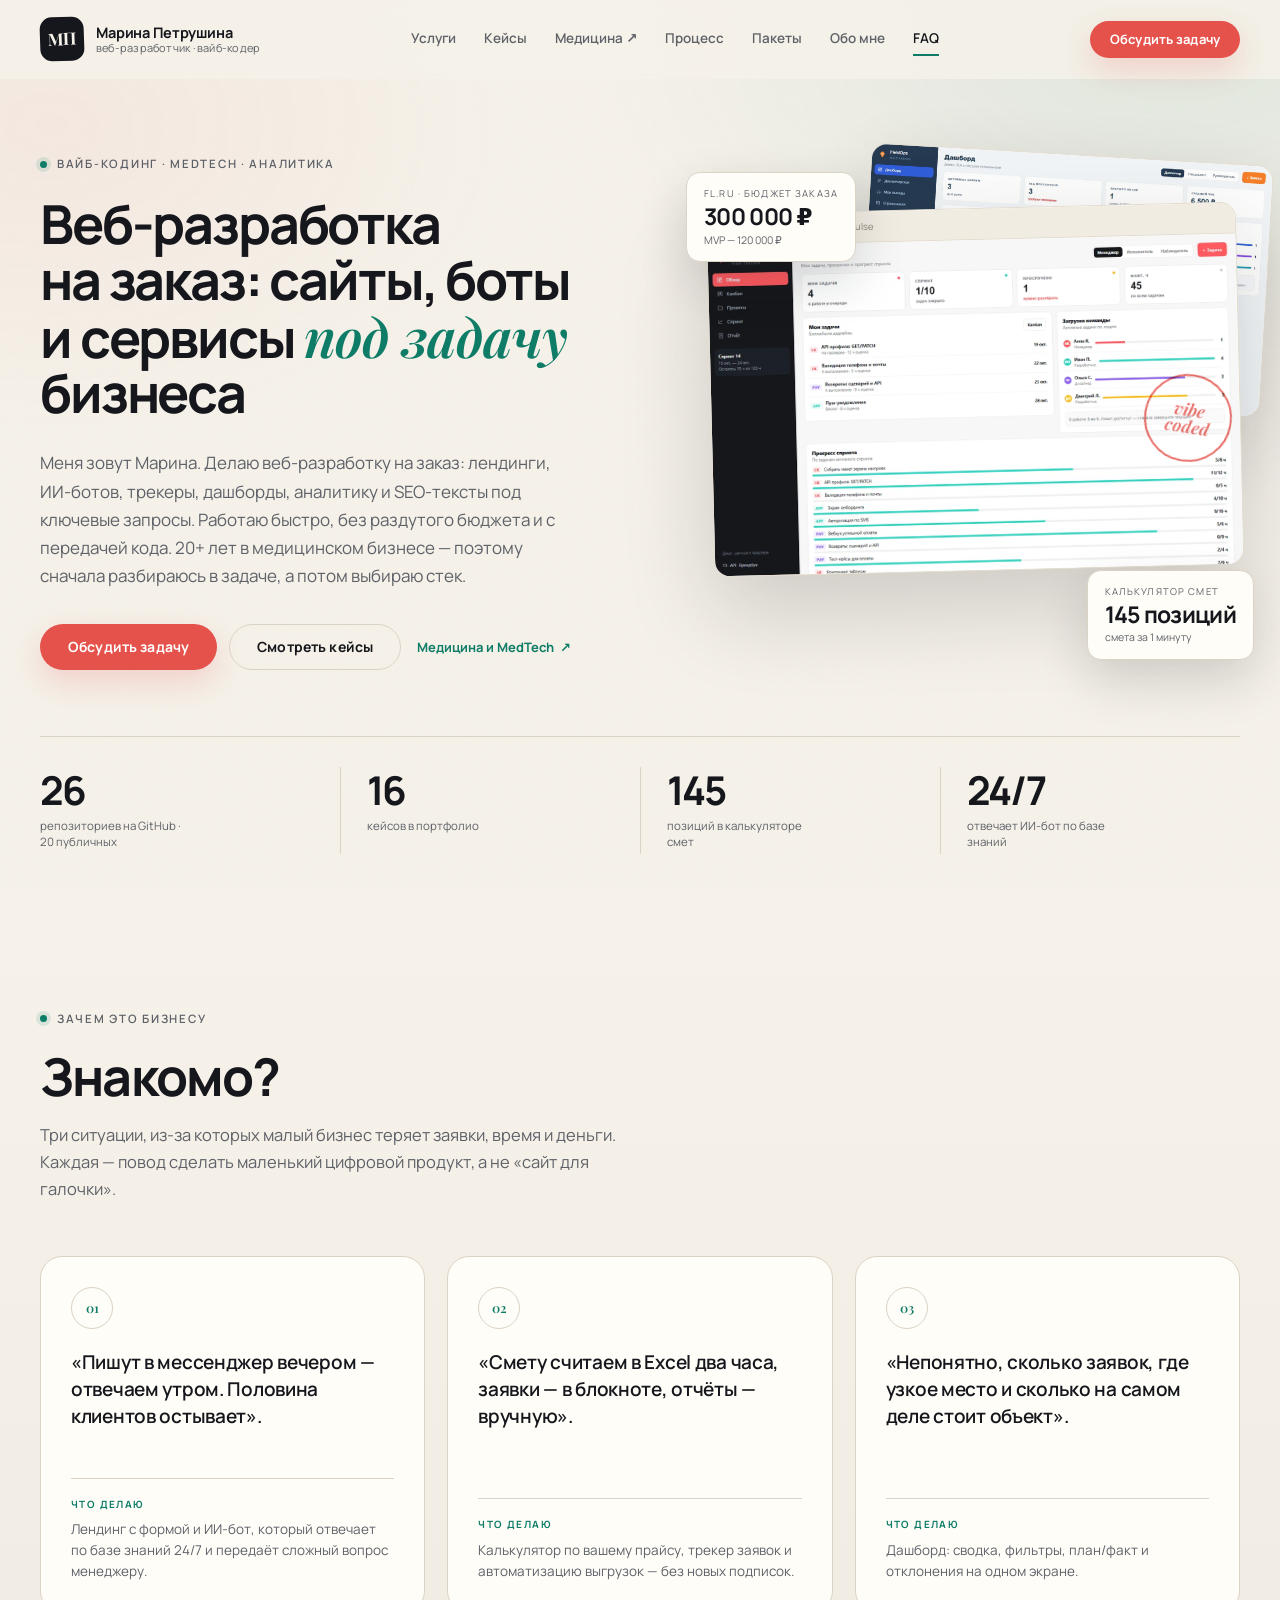
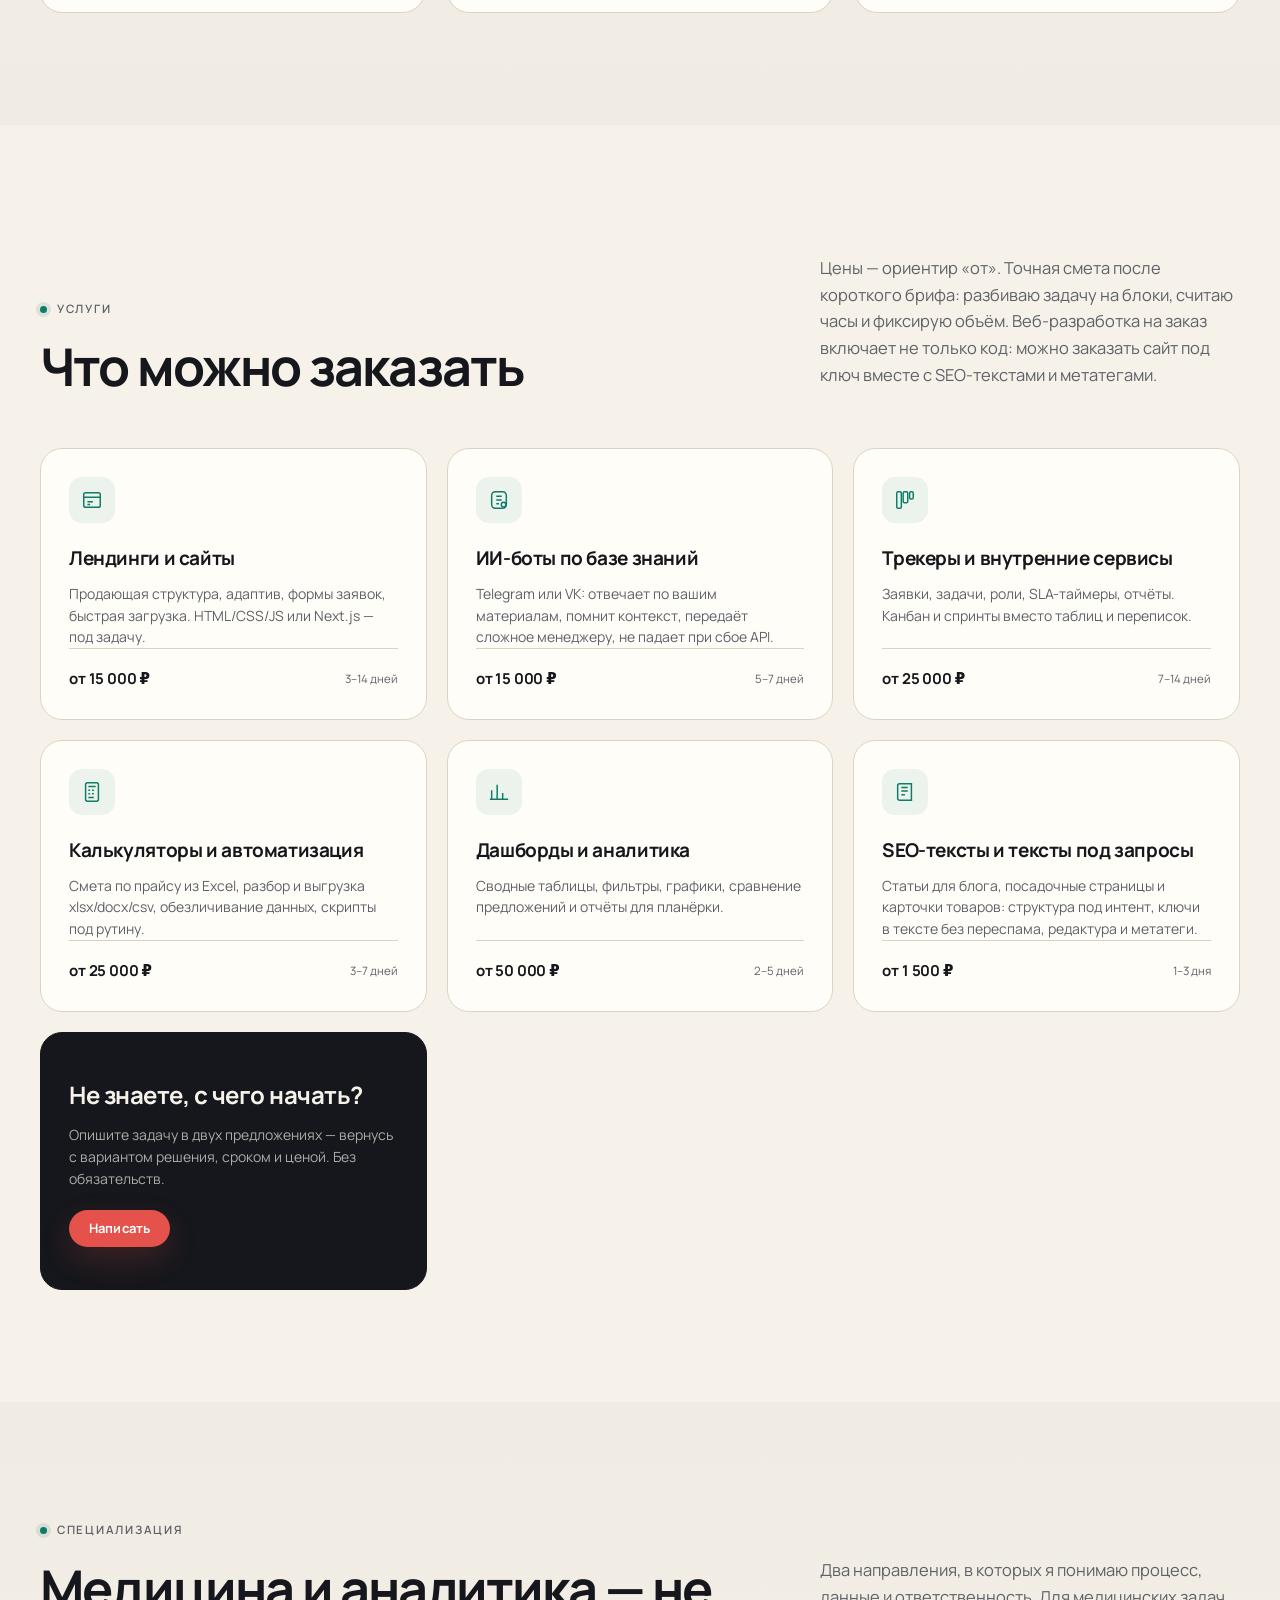
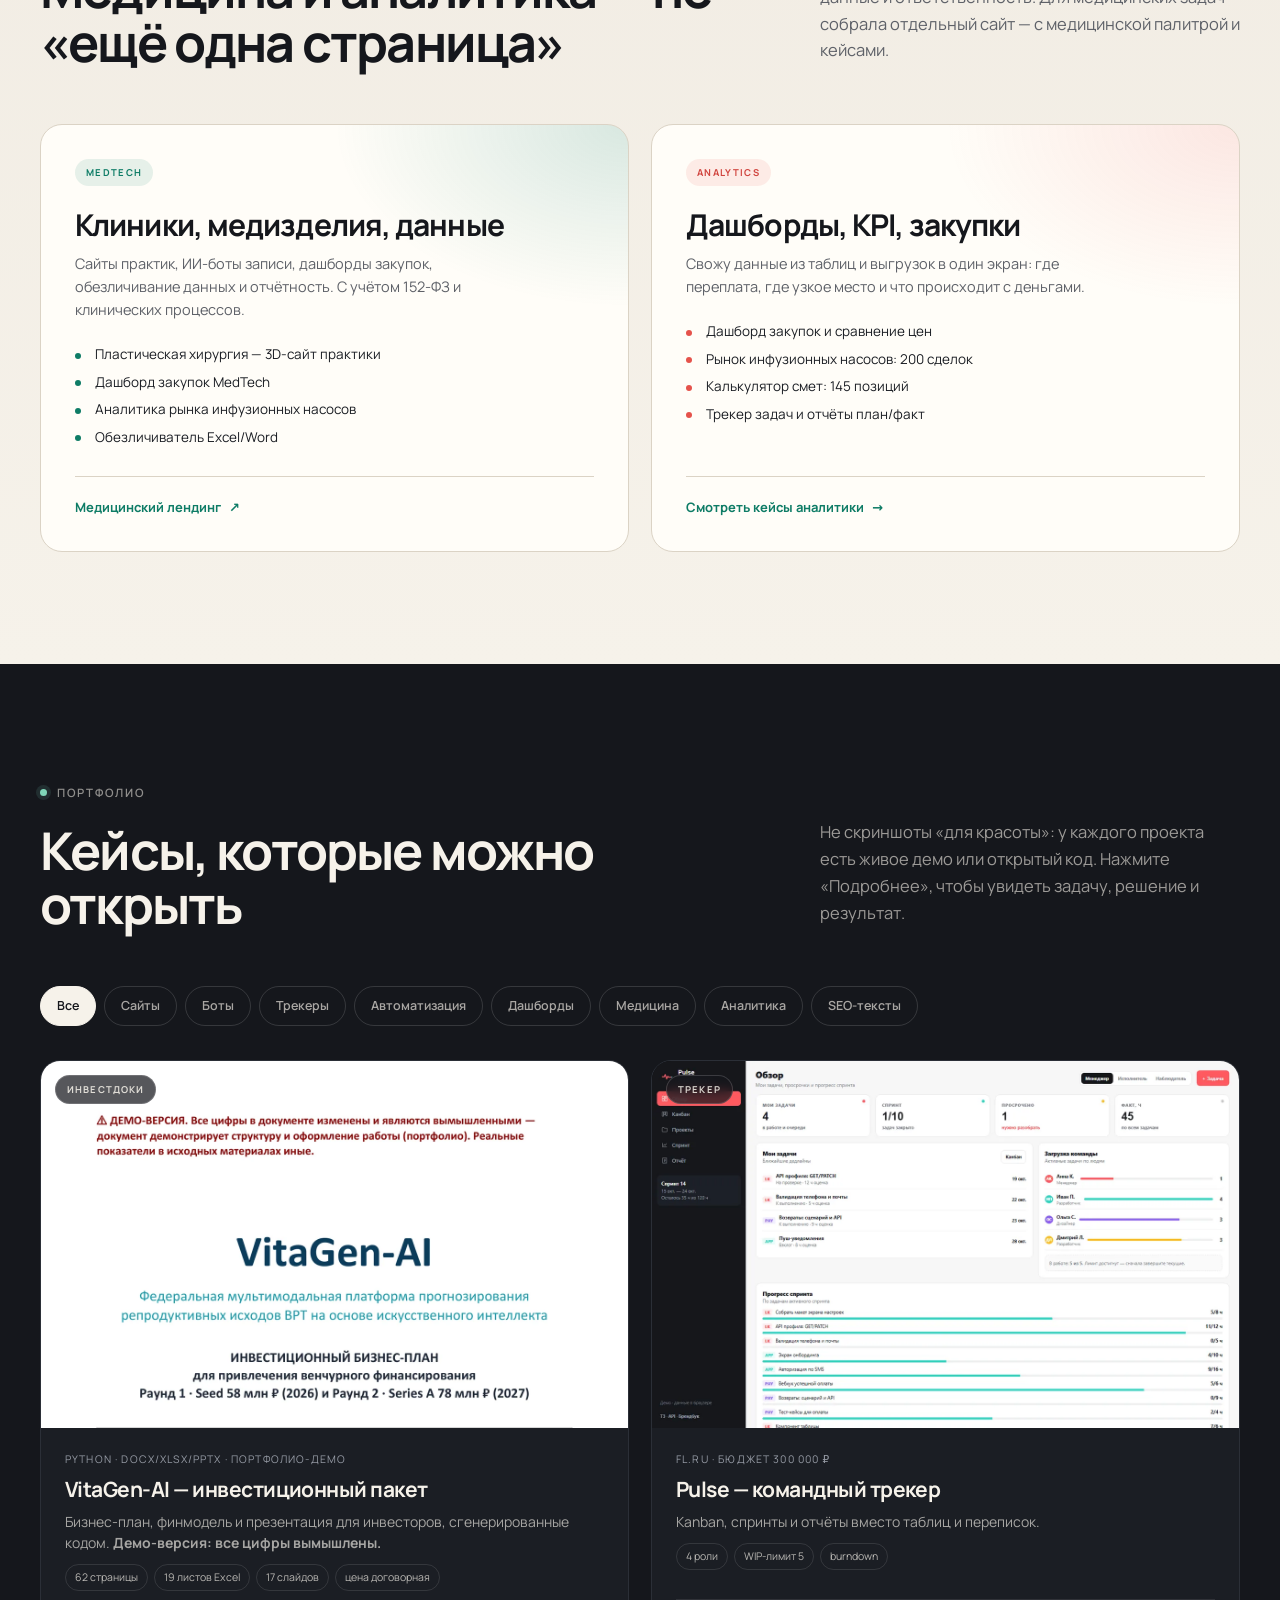
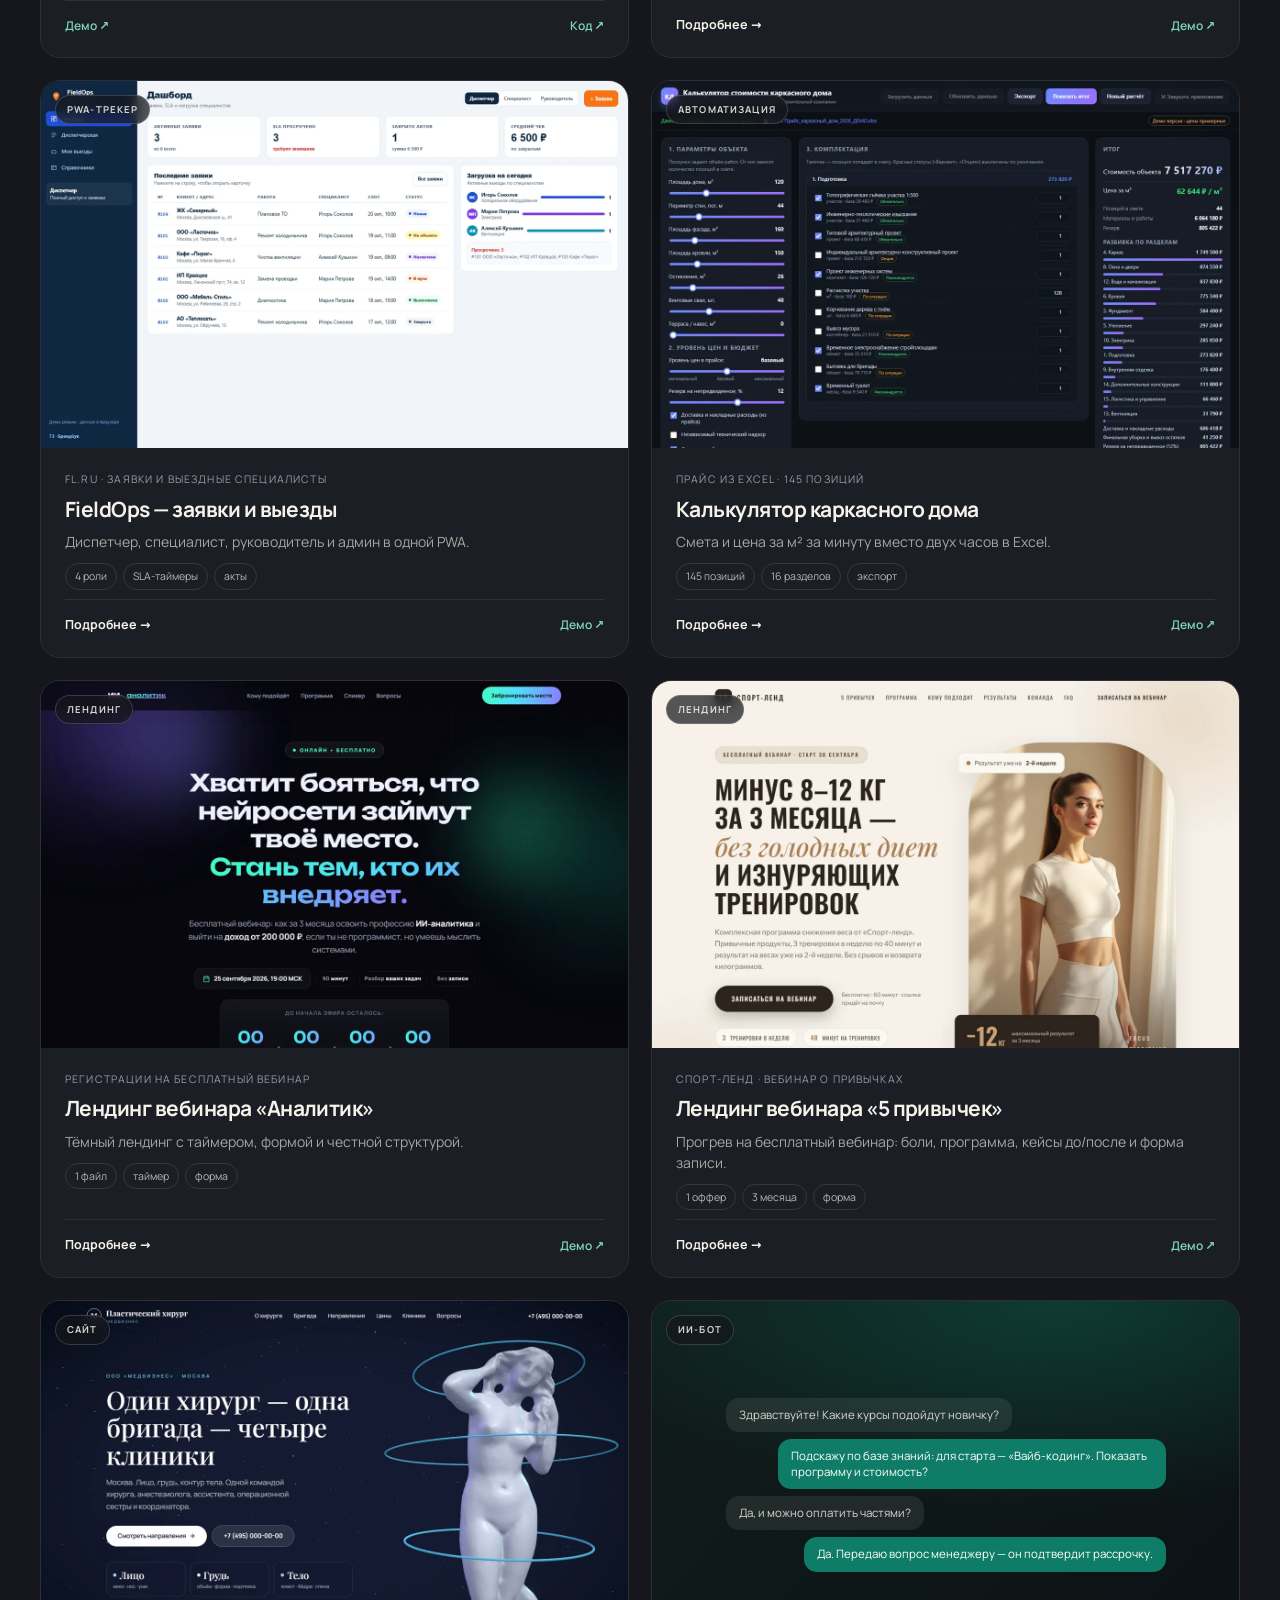
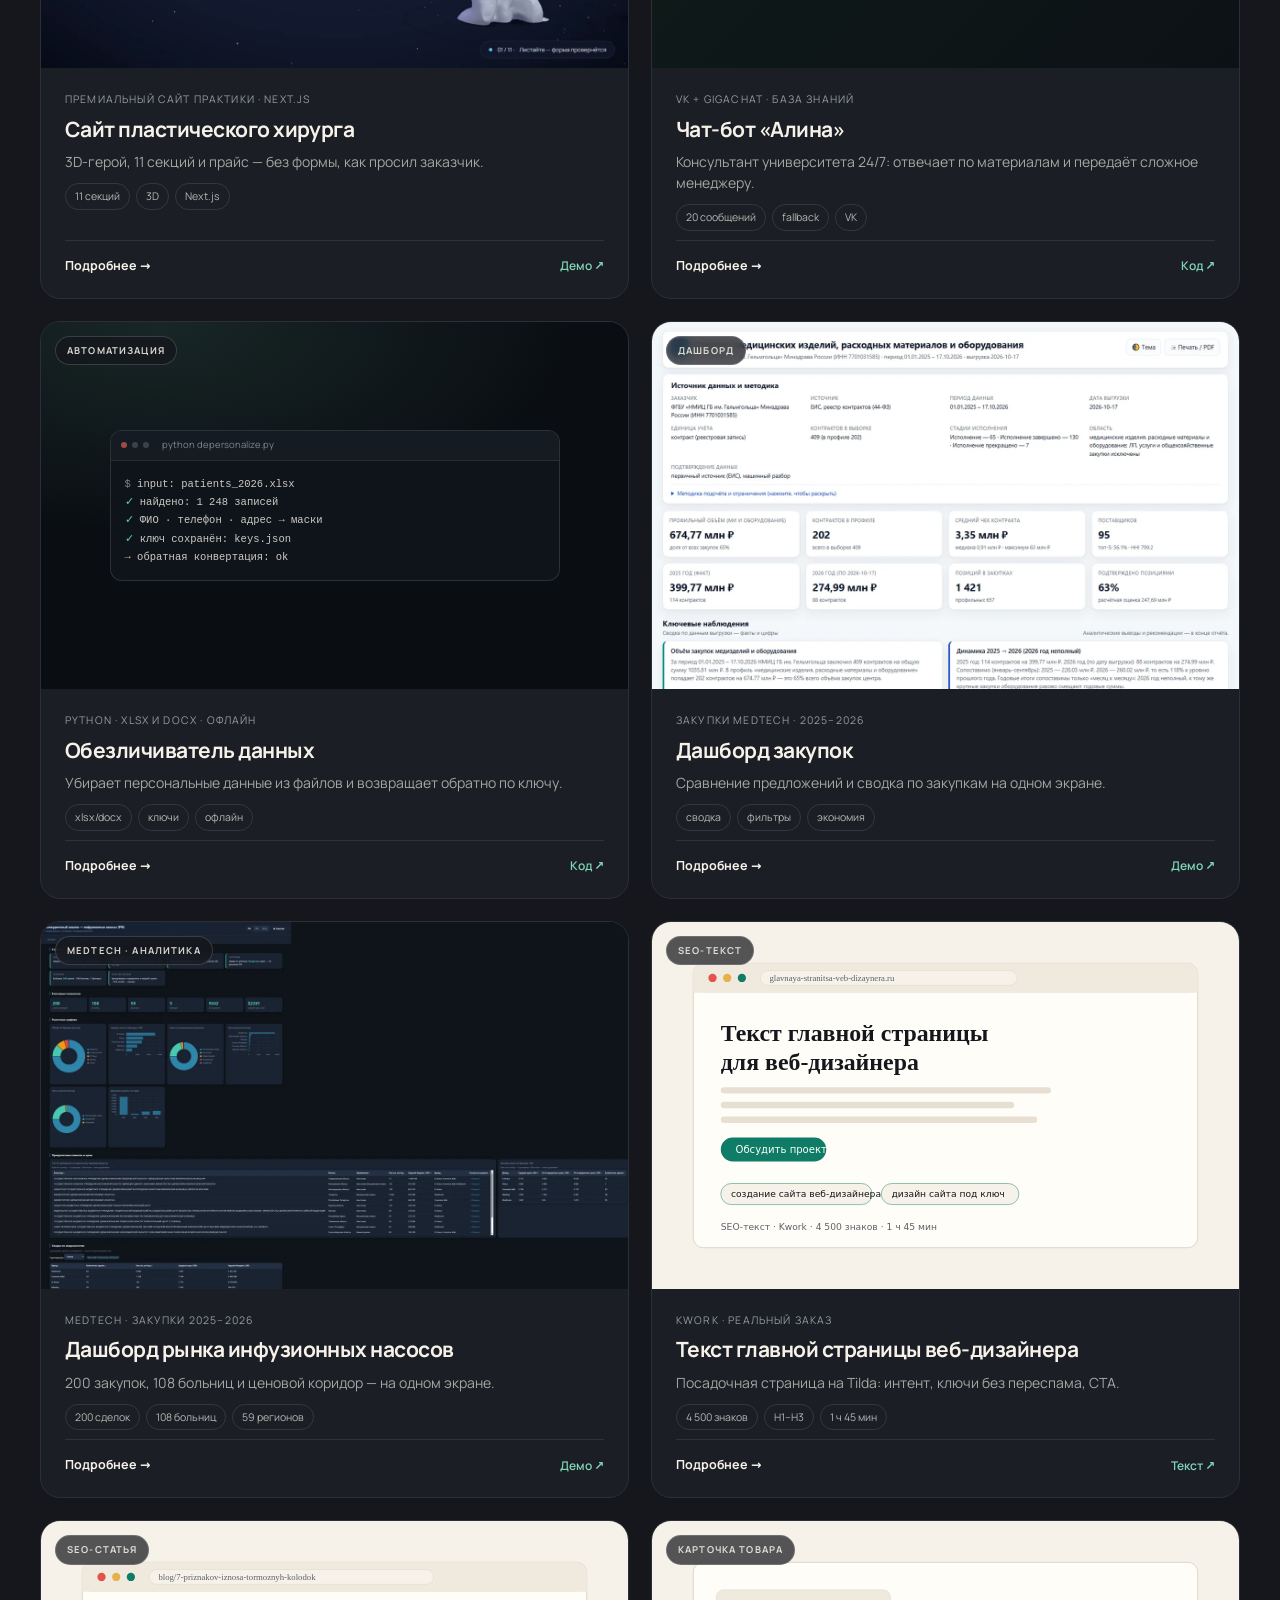
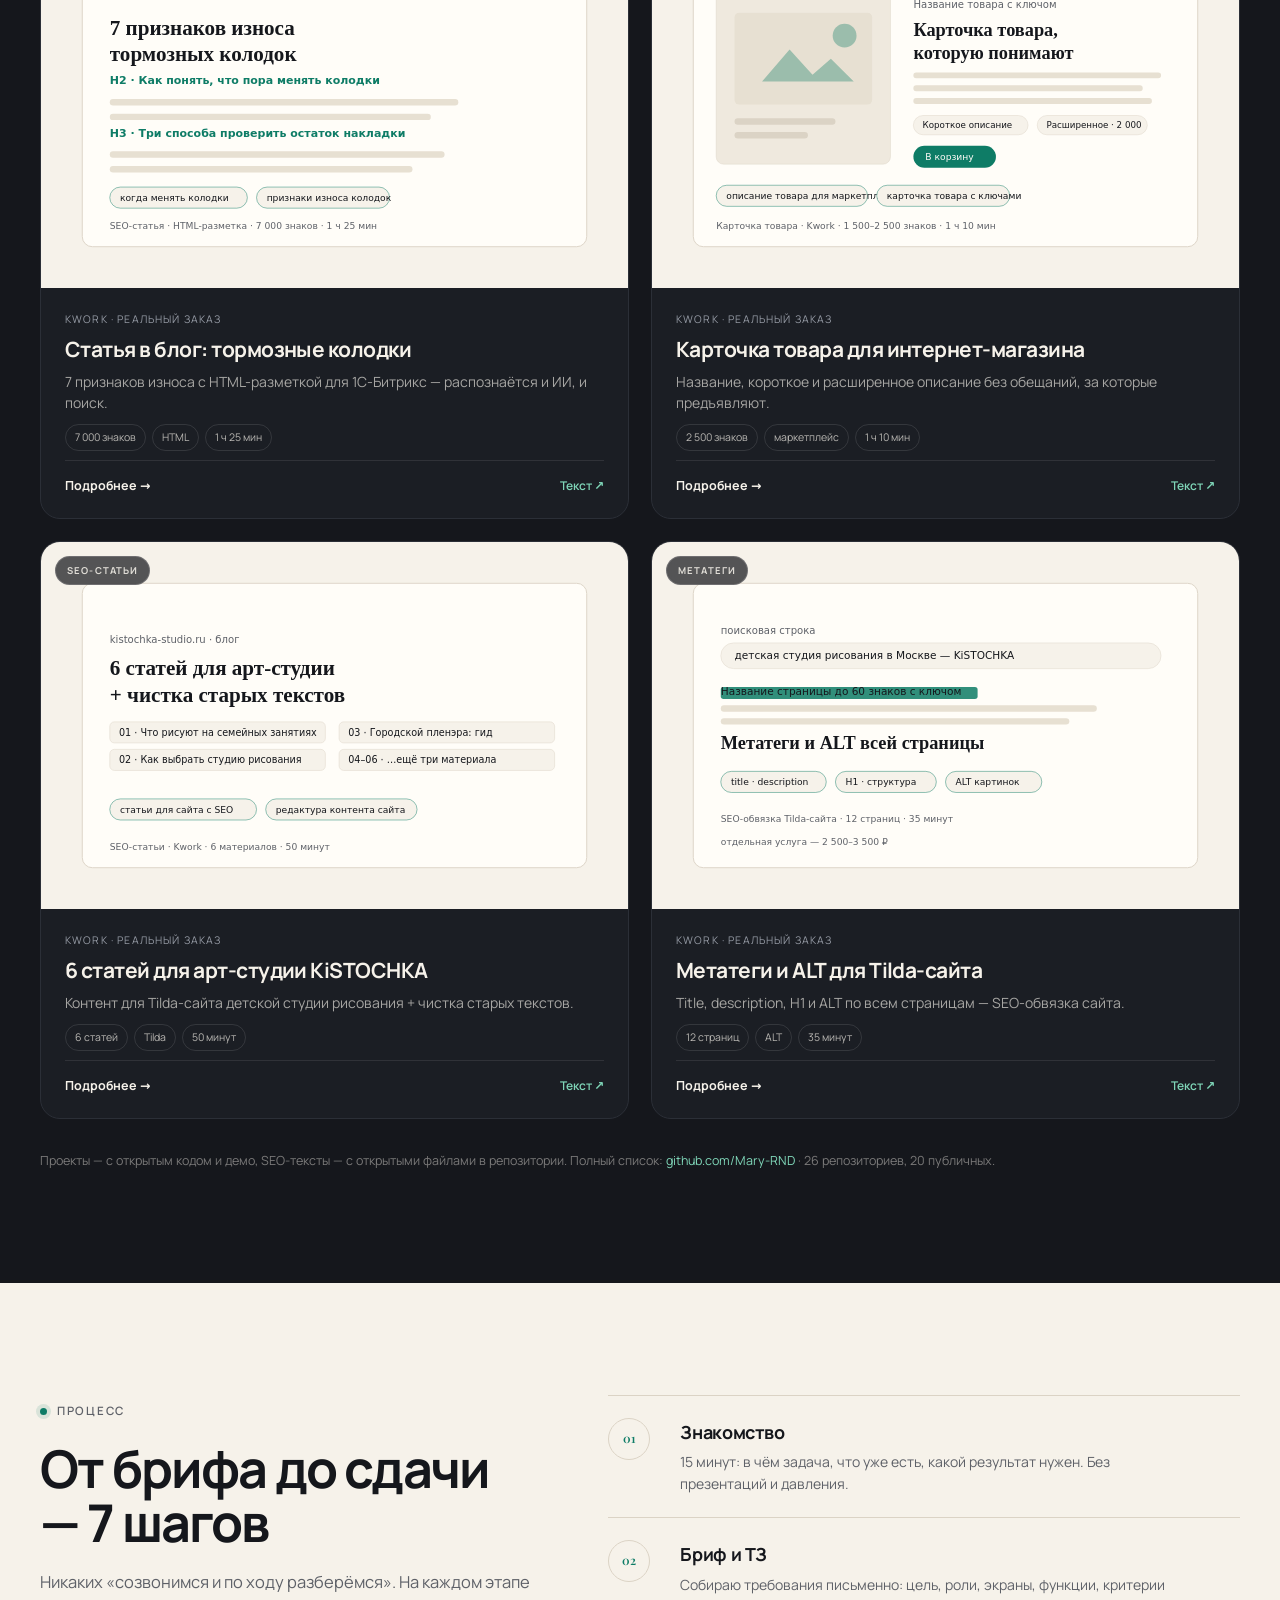
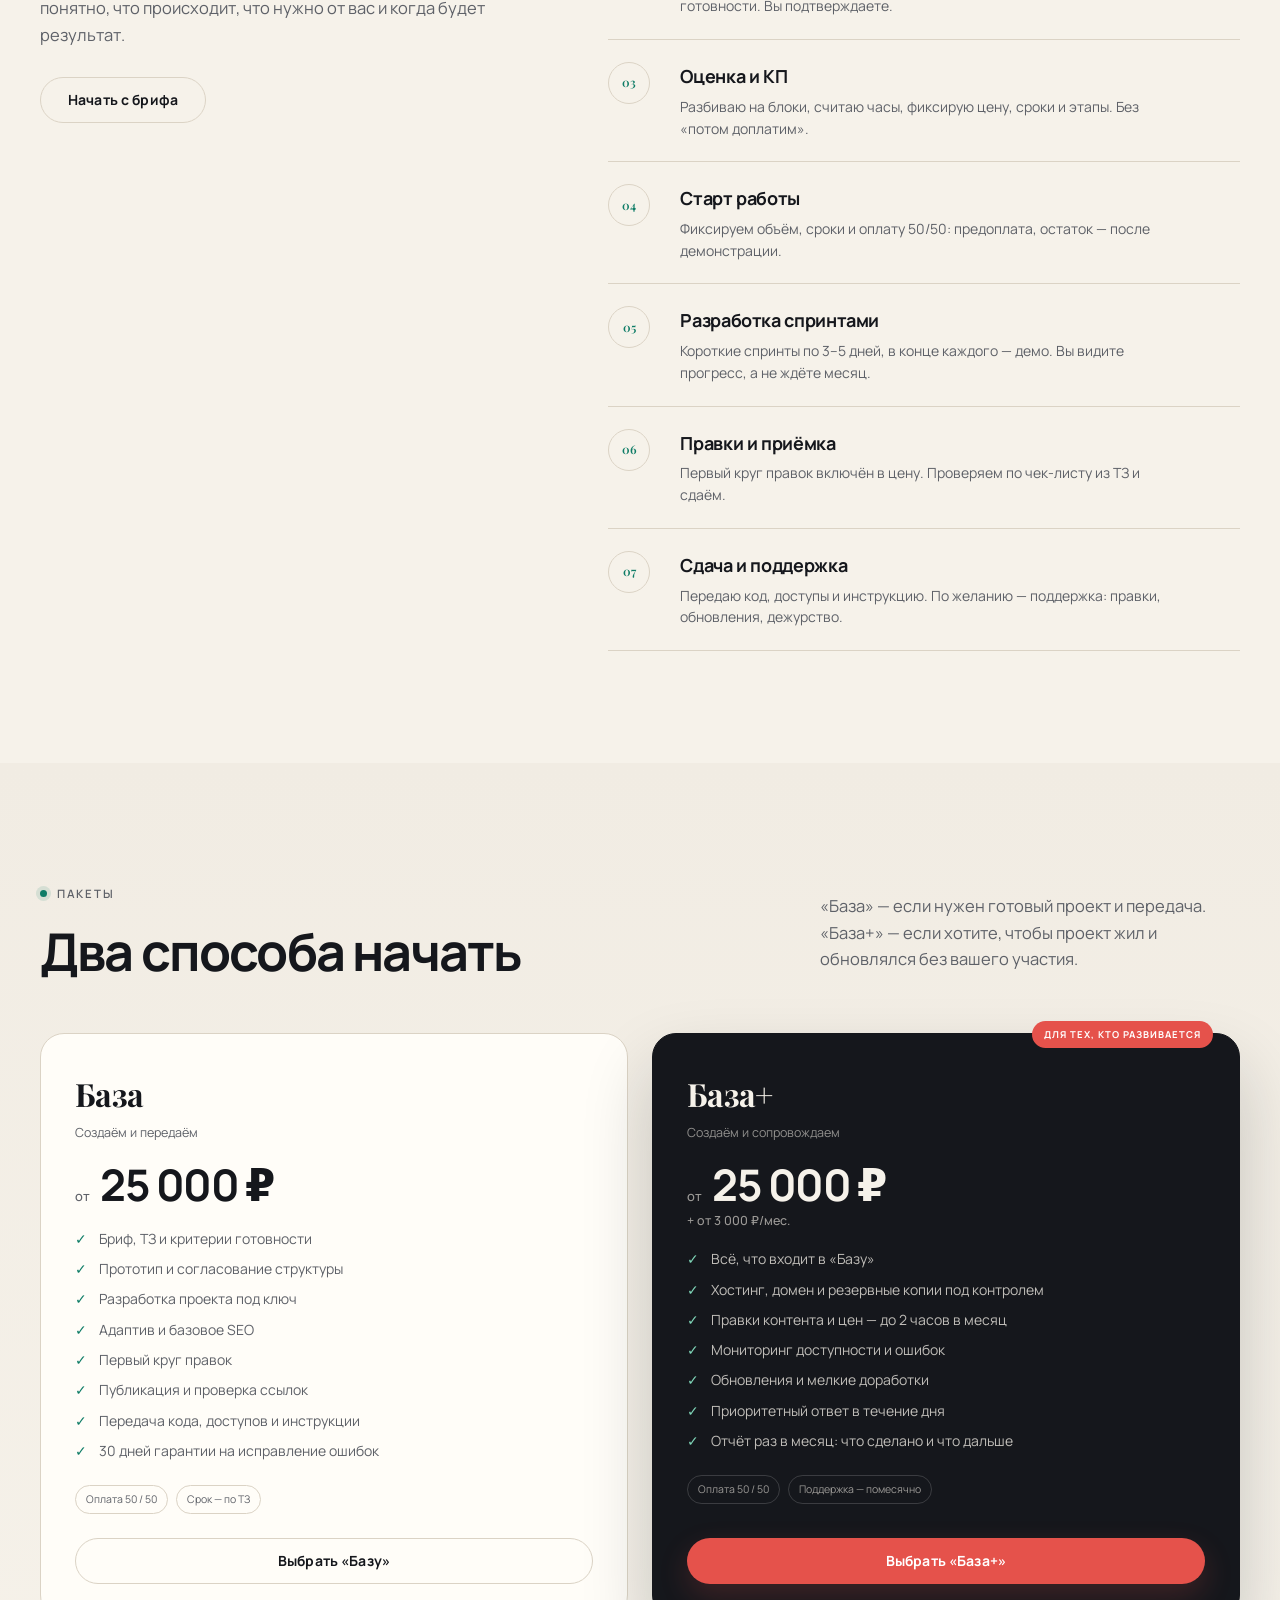
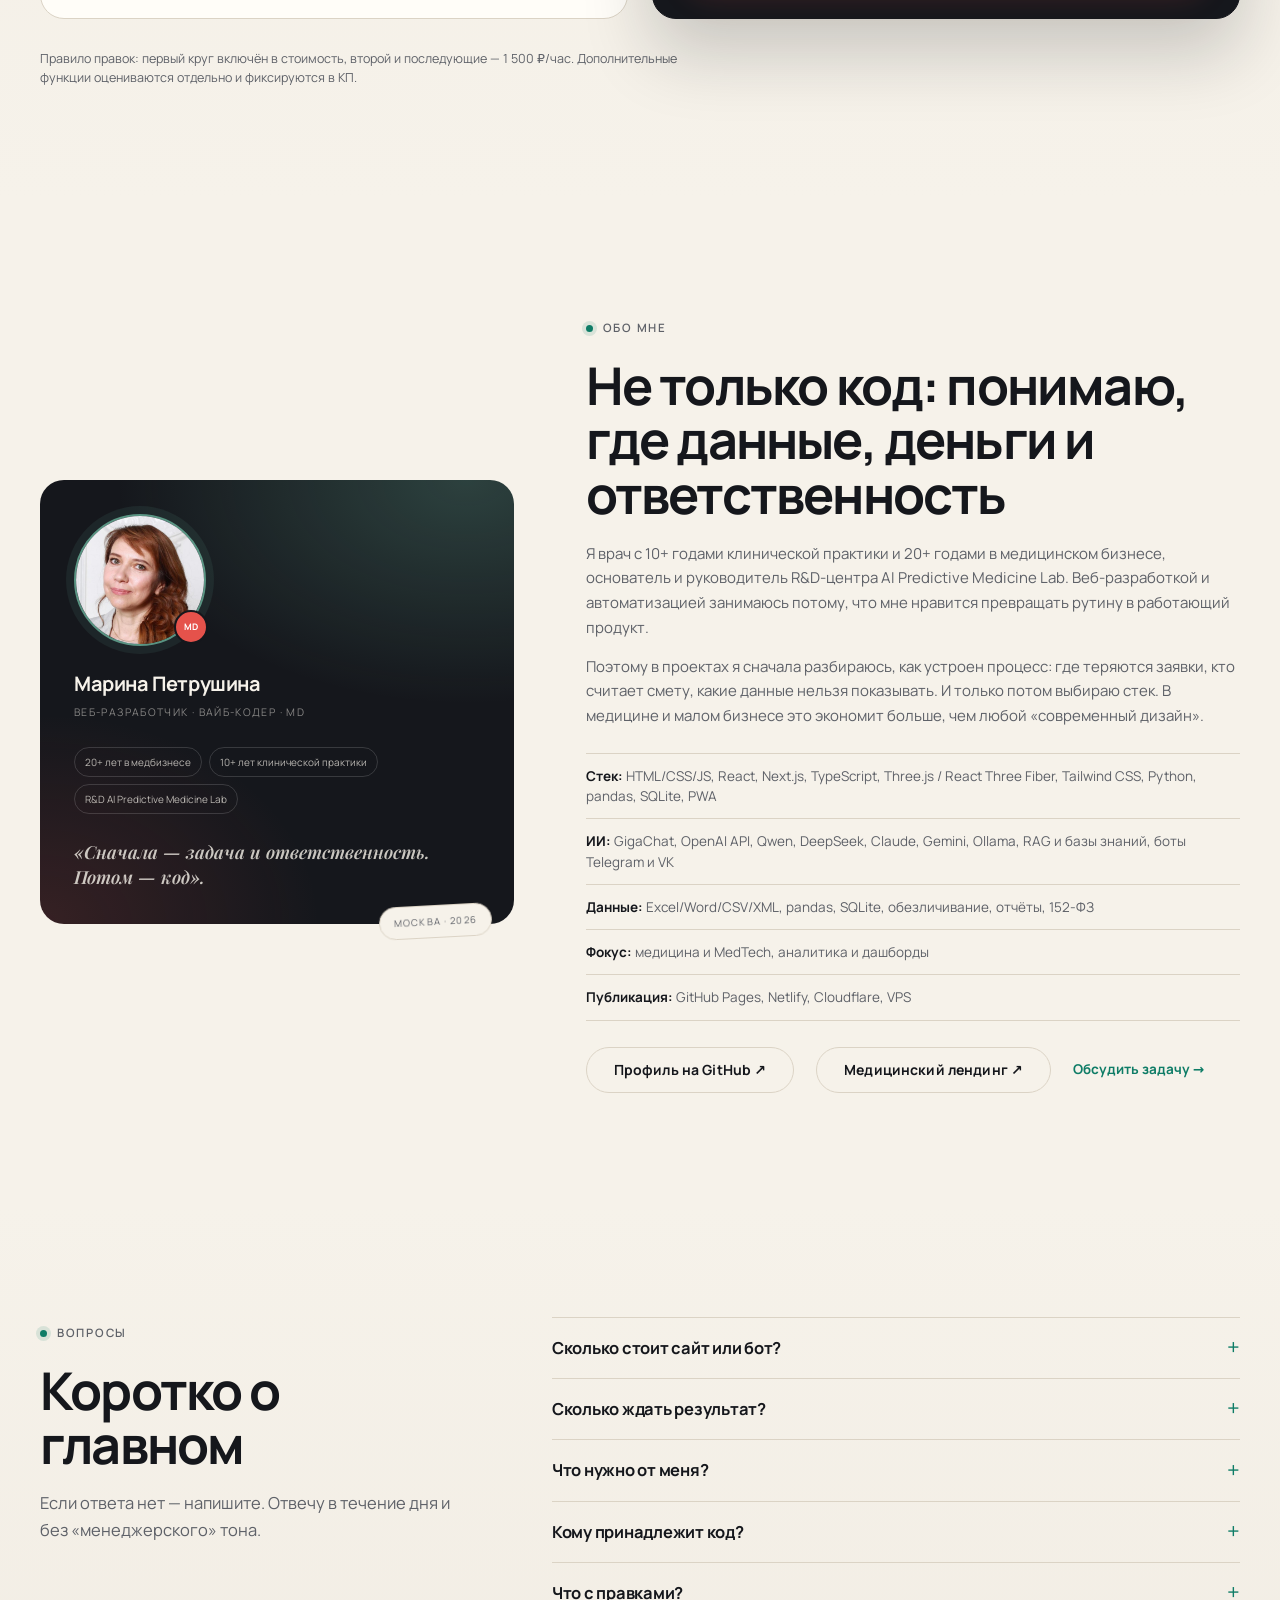
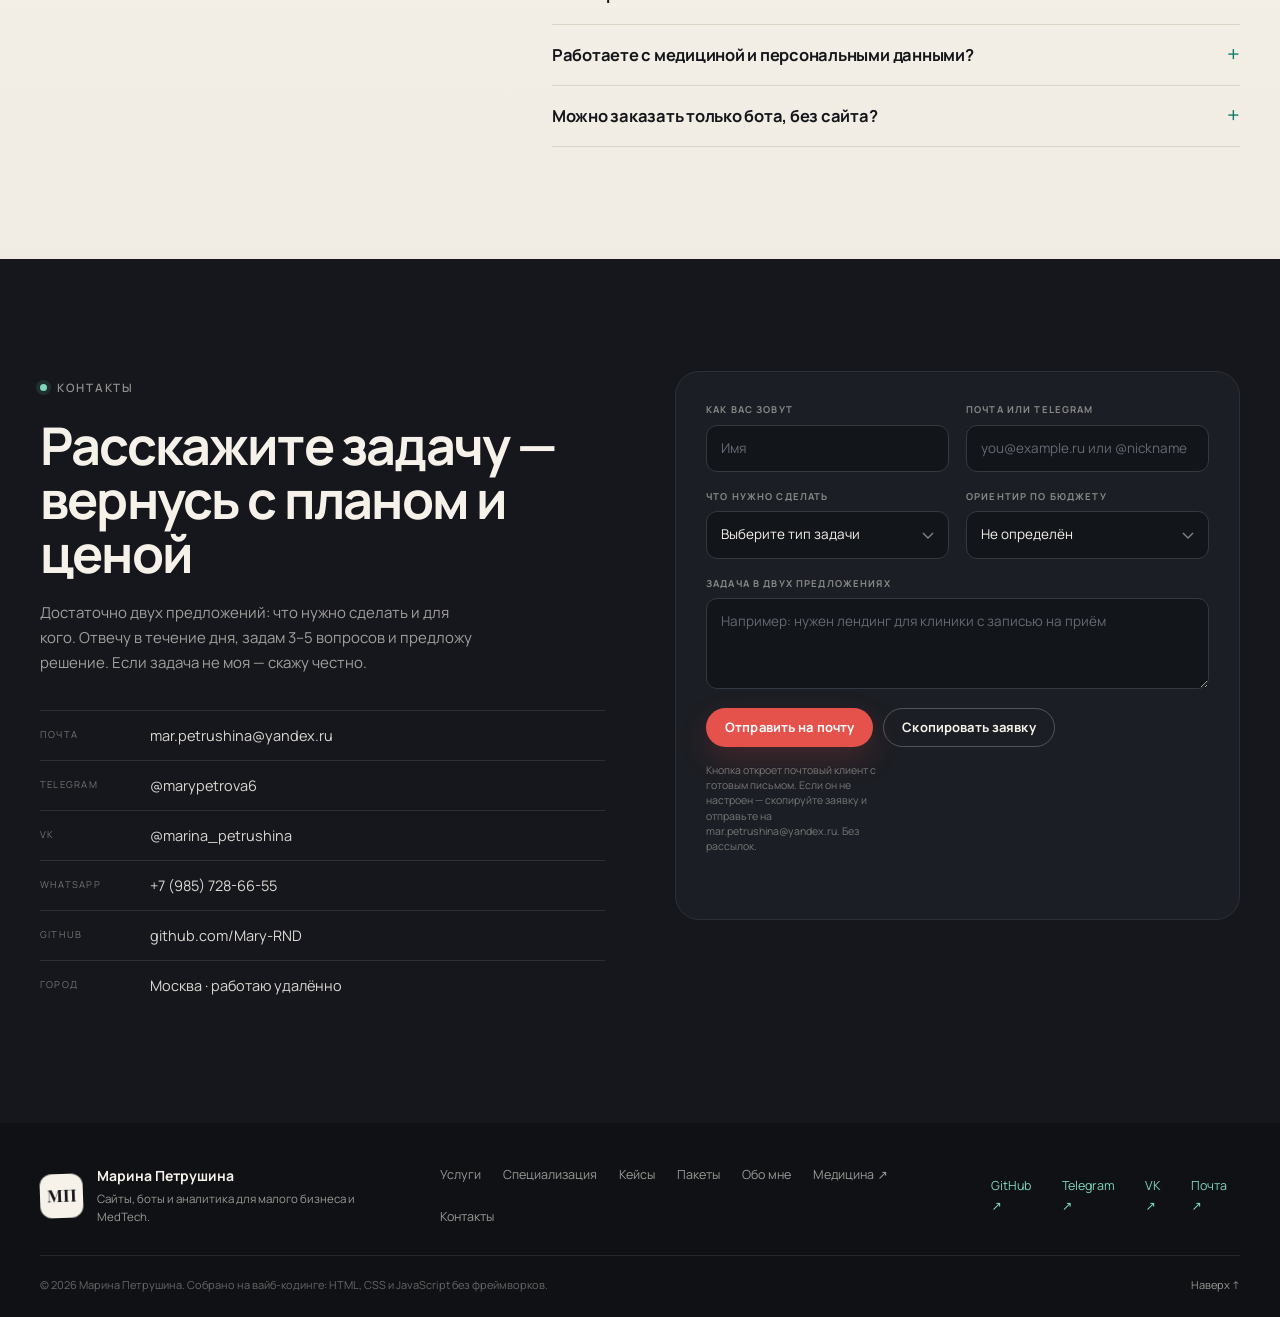
==== index.html @ f54ba174 "Кейс VitaGen: 62 страницы (обновление после пересборки демо)" ====
<!DOCTYPE html>
<html lang="ru">
<head>
<meta charset="utf-8">
<meta name="viewport" content="width=device-width, initial-scale=1">
<title>Веб-разработка, ИИ-боты и SEO-тексты — Марина Петрушина</title>
<meta name="description" content="Веб-разработка на заказ: лендинги, ИИ-боты, трекеры, дашборды, SEO-тексты. Живые кейсы с ценами и передачей кода. Расскажите задачу — вернусь с планом.">
<meta name="author" content="Марина Петрушина">
<meta name="robots" content="index, follow">
<link rel="canonical" href="https://mary-rnd.github.io/portfolio/">
<meta property="og:type" content="website">
<meta property="og:locale" content="ru_RU">
<meta property="og:title" content="Веб-разработка, ИИ-боты и SEO-тексты — Марина Петрушина">
<meta property="og:description" content="Веб-разработка на заказ: лендинги, ИИ-боты, трекеры, дашборды, SEO-тексты. Живые кейсы с ценами и передачей кода.">
<meta property="og:url" content="https://mary-rnd.github.io/portfolio/">
<meta property="og:image" content="https://mary-rnd.github.io/portfolio/assets/img/og.jpg">
<meta name="twitter:card" content="summary_large_image">
<meta name="theme-color" content="#F6F2EA">
<link rel="icon" href="assets/img/favicon.svg" type="image/svg+xml">
<link rel="preload" href="assets/fonts/manrope-cyr.woff2" as="font" type="font/woff2" crossorigin>
<link rel="preload" href="assets/fonts/playfair-cyr.woff2" as="font" type="font/woff2" crossorigin>
<link rel="stylesheet" href="assets/styles.css">
<script type="application/ld+json">
{
  "@context": "https://schema.org",
  "@type": "Person",
  "name": "Марина Петрушина",
  "jobTitle": "Веб-разработчик, вайб-кодер",
  "url": "https://mary-rnd.github.io/portfolio/",
  "email": "mailto:mar.petrushina@yandex.ru",
  "telephone": "+7-985-728-66-55",
  "address": {"@type": "PostalAddress", "addressLocality": "Москва", "addressCountry": "RU"},
  "sameAs": [
    "https://github.com/Mary-RND",
    "https://t.me/marypetrova6",
    "https://vk.com/marina_petrushina",
    "https://wa.me/79857286655"
  ],
  "knowsAbout": ["веб-разработка", "вайб-кодинг", "создание сайтов", "ИИ-боты", "трекеры задач", "автоматизация", "MedTech", "медицинские информационные системы", "аналитика данных", "дашборды", "SEO-тексты"]
}
</script>
<script type="application/ld+json">
{
  "@context": "https://schema.org",
  "@type": "ProfessionalService",
  "name": "Марина Петрушина — веб-разработка и SEO-тексты",
  "description": "Веб-разработка на заказ: лендинги, ИИ-боты, трекеры, дашборды, калькуляторы и SEO-тексты под ключевые запросы.",
  "url": "https://mary-rnd.github.io/portfolio/",
  "image": "https://mary-rnd.github.io/portfolio/assets/img/og.jpg",
  "telephone": "+7-985-728-66-55",
  "email": "mar.petrushina@yandex.ru",
  "address": {"@type": "PostalAddress", "addressLocality": "Москва", "addressCountry": "RU"},
  "areaServed": "RU",
  "priceRange": "от 1 500 ₽",
  "hasOfferCatalog": {
    "@type": "OfferCatalog",
    "name": "Услуги",
    "itemListElement": [
      {"@type": "Offer", "itemOffered": {"@type": "Service", "name": "Лендинги и сайты"}, "priceCurrency": "RUB", "price": "15000"},
      {"@type": "Offer", "itemOffered": {"@type": "Service", "name": "ИИ-боты по базе знаний"}, "priceCurrency": "RUB", "price": "15000"},
      {"@type": "Offer", "itemOffered": {"@type": "Service", "name": "Трекеры и внутренние сервисы"}, "priceCurrency": "RUB", "price": "25000"},
      {"@type": "Offer", "itemOffered": {"@type": "Service", "name": "Дашборды и аналитика"}, "priceCurrency": "RUB", "price": "50000"},
      {"@type": "Offer", "itemOffered": {"@type": "Service", "name": "SEO-тексты и тексты под запросы"}, "priceCurrency": "RUB", "price": "1500"}
    ]
  }
}
</script>
</head>
<body>
<a class="skip-link" href="#main">Перейти к содержанию</a>

<header class="header" id="header">
  <div class="container header-inner">
    <a class="brand" href="#top" aria-label="Марина Петрушина — на главную">
      <span class="brand-mark" aria-hidden="true">МП</span>
      <span class="brand-text">
        <strong>Марина Петрушина</strong>
        <span>веб-разработчик · вайб-кодер</span>
      </span>
    </a>

    <nav class="nav" id="nav" aria-label="Основная навигация">
      <a href="#services">Услуги</a>
      <a href="#cases">Кейсы</a>
      <a href="https://mary-rnd.github.io/medtech-landing/" target="_blank" rel="noopener">Медицина ↗</a>
      <a href="#process">Процесс</a>
      <a href="#packages">Пакеты</a>
      <a href="#about">Обо мне</a>
      <a href="#faq">FAQ</a>
      <a class="nav-cta" href="#contact">Обсудить задачу</a>
      <div class="nav-foot">
        <a href="mailto:mar.petrushina@yandex.ru">mar.petrushina@yandex.ru</a>
        <span>Москва · работаю удалённо</span>
      </div>
    </nav>

    <div class="header-actions">
      <a class="btn btn-sm" href="#contact">Обсудить задачу</a>
      <button class="burger" id="burger" aria-label="Открыть меню" aria-expanded="false" aria-controls="nav">
        <span></span><span></span>
      </button>
    </div>
  </div>
</header>

<main id="main">
  <section class="hero" id="top">
    <div class="container hero-grid">
      <div class="hero-copy">
        <p class="eyebrow"><span class="eyebrow-dot"></span> Вайб-кодинг · MedTech · аналитика</p>
        <h1>Веб-разработка<br class="br-desk"> на заказ: сайты, боты<br class="br-desk"> и сервисы <em>под задачу</em> бизнеса</h1>
        <p class="hero-lead">Меня зовут Марина. Делаю веб-разработку на заказ: лендинги, ИИ-ботов, трекеры, дашборды, аналитику и SEO-тексты под ключевые запросы. Работаю быстро, без раздутого бюджета и с передачей кода. 20+ лет в медицинском бизнесе — поэтому сначала разбираюсь в задаче, а потом выбираю стек.</p>
        <div class="hero-actions">
          <a class="btn" href="#contact">Обсудить задачу</a>
          <a class="btn btn-ghost" href="#cases">Смотреть кейсы</a>
          <a class="hero-link" href="https://mary-rnd.github.io/medtech-landing/" target="_blank" rel="noopener">Медицина и MedTech <span>↗</span></a>
        </div>
      </div>

      <div class="hero-visual" aria-hidden="true">
        <div class="hero-frame hero-frame-back">
          <img src="assets/img/fieldops.webp" alt="" width="1280" height="800" loading="eager">
        </div>
        <div class="hero-frame hero-frame-main">
          <div class="frame-bar"><span></span><span></span><span></span><i>mary-rnd.github.io/pulse</i></div>
          <img src="assets/img/pulse.webp" alt="" width="1280" height="800" loading="eager">
        </div>
        <div class="float-card float-price">
          <span>FL.ru · бюджет заказа</span>
          <strong>300 000 ₽</strong>
          <small>MVP — 120 000 ₽</small>
        </div>
        <div class="float-card float-result">
          <span>Калькулятор смет</span>
          <strong>145 позиций</strong>
          <small>смета за 1 минуту</small>
        </div>
        <span class="stamp">vibe<br>coded</span>
      </div>
    </div>

    <div class="container">
      <ul class="stats">
        <li><strong data-count="26">26</strong><span>репозиториев на GitHub · 20 публичных</span></li>
        <li><strong data-count="16">16</strong><span>кейсов в портфолио</span></li>
        <li><strong data-count="145">145</strong><span>позиций в калькуляторе смет</span></li>
        <li><strong>24/7</strong><span>отвечает ИИ-бот по базе знаний</span></li>
      </ul>
    </div>
  </section>

  <section class="section pains" id="pains">
    <div class="container">
      <div class="section-head">
        <p class="eyebrow"><span class="eyebrow-dot"></span> Зачем это бизнесу</p>
        <h2>Знакомо?</h2>
        <p class="section-lead">Три ситуации, из-за которых малый бизнес теряет заявки, время и деньги. Каждая — повод сделать маленький цифровой продукт, а не «сайт для галочки».</p>
      </div>
      <div class="pains-grid">
        <article class="pain-card reveal">
          <span class="pain-num">01</span>
          <blockquote>«Пишут в мессенджер вечером — отвечаем утром. Половина клиентов остывает».</blockquote>
          <p class="pain-do"><span>Что делаю</span> Лендинг с формой и ИИ-бот, который отвечает по базе знаний 24/7 и передаёт сложный вопрос менеджеру.</p>
        </article>
        <article class="pain-card reveal">
          <span class="pain-num">02</span>
          <blockquote>«Смету считаем в Excel два часа, заявки — в блокноте, отчёты — вручную».</blockquote>
          <p class="pain-do"><span>Что делаю</span> Калькулятор по вашему прайсу, трекер заявок и автоматизацию выгрузок — без новых подписок.</p>
        </article>
        <article class="pain-card reveal">
          <span class="pain-num">03</span>
          <blockquote>«Непонятно, сколько заявок, где узкое место и сколько на самом деле стоит объект».</blockquote>
          <p class="pain-do"><span>Что делаю</span> Дашборд: сводка, фильтры, план/факт и отклонения на одном экране.</p>
        </article>
      </div>
    </div>
  </section>

  <section class="section services" id="services">
    <div class="container">
      <div class="section-head section-head-row">
        <div>
          <p class="eyebrow"><span class="eyebrow-dot"></span> Услуги</p>
          <h2>Что можно заказать</h2>
        </div>
        <p class="section-lead">Цены — ориентир «от». Точная смета после короткого брифа: разбиваю задачу на блоки, считаю часы и фиксирую объём. Веб-разработка на заказ включает не только код: можно заказать сайт под ключ вместе с SEO-текстами и метатегами.</p>
      </div>

      <div class="services-grid">
        <article class="service-card reveal">
          <span class="service-icon" aria-hidden="true">
            <svg viewBox="0 0 24 24" fill="none" stroke="currentColor" stroke-width="1.6"><rect x="3" y="4" width="18" height="16" rx="2"/><path d="M3 9h18M7 14h6M7 17h3"/></svg>
          </span>
          <h3>Лендинги и сайты</h3>
          <p>Продающая структура, адаптив, формы заявок, быстрая загрузка. HTML/CSS/JS или Next.js — под задачу.</p>
          <div class="service-foot"><strong>от 15 000 ₽</strong><span>3–14 дней</span></div>
        </article>

        <article class="service-card reveal">
          <span class="service-icon" aria-hidden="true">
            <svg viewBox="0 0 24 24" fill="none" stroke="currentColor" stroke-width="1.6"><rect x="4" y="3" width="16" height="18" rx="4"/><path d="M9 8h6M9 12h6M9 16h3"/><circle cx="17" cy="17" r="2.5"/></svg>
          </span>
          <h3>ИИ-боты по базе знаний</h3>
          <p>Telegram или VK: отвечает по вашим материалам, помнит контекст, передаёт сложное менеджеру, не падает при сбое API.</p>
          <div class="service-foot"><strong>от 15 000 ₽</strong><span>5–7 дней</span></div>
        </article>

        <article class="service-card reveal">
          <span class="service-icon" aria-hidden="true">
            <svg viewBox="0 0 24 24" fill="none" stroke="currentColor" stroke-width="1.6"><rect x="3" y="3" width="5" height="18" rx="1.5"/><rect x="10" y="3" width="5" height="12" rx="1.5"/><rect x="17" y="3" width="4" height="8" rx="1.5"/></svg>
          </span>
          <h3>Трекеры и внутренние сервисы</h3>
          <p>Заявки, задачи, роли, SLA-таймеры, отчёты. Канбан и спринты вместо таблиц и переписок.</p>
          <div class="service-foot"><strong>от 25 000 ₽</strong><span>7–14 дней</span></div>
        </article>

        <article class="service-card reveal">
          <span class="service-icon" aria-hidden="true">
            <svg viewBox="0 0 24 24" fill="none" stroke="currentColor" stroke-width="1.6"><rect x="5" y="2" width="14" height="20" rx="2"/><path d="M8 6h8M8 10h2M12 10h2M16 10h0M8 14h2M12 14h2M16 14h0M8 18h6"/></svg>
          </span>
          <h3>Калькуляторы и автоматизация</h3>
          <p>Смета по прайсу из Excel, разбор и выгрузка xlsx/docx/csv, обезличивание данных, скрипты под рутину.</p>
          <div class="service-foot"><strong>от 25 000 ₽</strong><span>3–7 дней</span></div>
        </article>

        <article class="service-card reveal">
          <span class="service-icon" aria-hidden="true">
            <svg viewBox="0 0 24 24" fill="none" stroke="currentColor" stroke-width="1.6"><path d="M4 20V10M10 20V4M16 20v-7M22 20H2"/></svg>
          </span>
          <h3>Дашборды и аналитика</h3>
          <p>Сводные таблицы, фильтры, графики, сравнение предложений и отчёты для планёрки.</p>
          <div class="service-foot"><strong>от 50 000 ₽</strong><span>2–5 дней</span></div>
        </article>

        <article class="service-card reveal">
          <span class="service-icon" aria-hidden="true">
            <svg viewBox="0 0 24 24" fill="none" stroke="currentColor" stroke-width="1.6"><path d="M4 19.5V5a2 2 0 0 1 2-2h13v18H6.5A2.5 2.5 0 0 1 4 19.5zM8 7h7M8 11h7M8 15h4"/></svg>
          </span>
          <h3>SEO-тексты и тексты под запросы</h3>
          <p>Статьи для блога, посадочные страницы и карточки товаров: структура под интент, ключи в тексте без переспама, редактура и метатеги.</p>
          <div class="service-foot"><strong>от 1 500 ₽</strong><span>1–3 дня</span></div>
        </article>

        <article class="service-card service-card-accent reveal">
          <h3>Не знаете, с чего начать?</h3>
          <p>Опишите задачу в двух предложениях — вернусь с вариантом решения, сроком и ценой. Без обязательств.</p>
          <a class="btn btn-sm" href="#contact">Написать</a>
        </article>
      </div>
    </div>
  </section>

  <section class="section focus" id="focus">
    <div class="container">
      <div class="section-head section-head-row">
        <div>
          <p class="eyebrow"><span class="eyebrow-dot"></span> Специализация</p>
          <h2>Медицина и аналитика — не «ещё одна страница»</h2>
        </div>
        <p class="section-lead">Два направления, в которых я понимаю процесс, данные и ответственность. Для медицинских задач собрала отдельный сайт — с медицинской палитрой и кейсами.</p>
      </div>

      <div class="focus-grid">
        <article class="focus-card focus-card-med reveal">
          <span class="focus-badge">MedTech</span>
          <h3>Клиники, медизделия, данные</h3>
          <p>Сайты практик, ИИ-боты записи, дашборды закупок, обезличивание данных и отчётность. С учётом 152-ФЗ и клинических процессов.</p>
          <ul class="focus-list">
            <li>Пластическая хирургия — 3D-сайт практики</li>
            <li>Дашборд закупок MedTech</li>
            <li>Аналитика рынка инфузионных насосов</li>
            <li>Обезличиватель Excel/Word</li>
          </ul>
          <a class="focus-link" href="https://mary-rnd.github.io/medtech-landing/" target="_blank" rel="noopener">Медицинский лендинг <span>↗</span></a>
        </article>

        <article class="focus-card focus-card-analytics reveal">
          <span class="focus-badge">Analytics</span>
          <h3>Дашборды, KPI, закупки</h3>
          <p>Свожу данные из таблиц и выгрузок в один экран: где переплата, где узкое место и что происходит с деньгами.</p>
          <ul class="focus-list">
            <li>Дашборд закупок и сравнение цен</li>
            <li>Рынок инфузионных насосов: 200 сделок</li>
            <li>Калькулятор смет: 145 позиций</li>
            <li>Трекер задач и отчёты план/факт</li>
          </ul>
          <a class="focus-link" href="#cases" data-filter-link="analytics">Смотреть кейсы аналитики <span>→</span></a>
        </article>
      </div>
    </div>
  </section>

  <section class="section cases" id="cases">
    <div class="container">
      <div class="section-head section-head-row">
        <div>
          <p class="eyebrow eyebrow-light"><span class="eyebrow-dot"></span> Портфолио</p>
          <h2>Кейсы, которые можно открыть</h2>
        </div>
        <p class="section-lead">Не скриншоты «для красоты»: у каждого проекта есть живое демо или открытый код. Нажмите «Подробнее», чтобы увидеть задачу, решение и результат.</p>
      </div>

      <div class="filters" role="tablist" aria-label="Фильтр кейсов">
        <button class="filter is-active" data-filter="all" role="tab" aria-selected="true">Все</button>
        <button class="filter" data-filter="site" role="tab" aria-selected="false">Сайты</button>
        <button class="filter" data-filter="bot" role="tab" aria-selected="false">Боты</button>
        <button class="filter" data-filter="tracker" role="tab" aria-selected="false">Трекеры</button>
        <button class="filter" data-filter="auto" role="tab" aria-selected="false">Автоматизация</button>
        <button class="filter" data-filter="dash" role="tab" aria-selected="false">Дашборды</button>
        <button class="filter" data-filter="med" role="tab" aria-selected="false">Медицина</button>
        <button class="filter" data-filter="analytics" role="tab" aria-selected="false">Аналитика</button>
        <button class="filter" data-filter="text" role="tab" aria-selected="false">SEO-тексты</button>
      </div>

      <div class="cases-grid" id="cases-grid">
        <article class="case-card reveal" data-cat="med analytics" data-case="vitagen">
          <div class="case-media">
            <img src="assets/img/vitagen-demo.webp" alt="VitaGen-AI — демо-пакет инвестиционной документации" width="1280" height="800" loading="lazy">
            <span class="case-tag">Инвестдоки</span>
          </div>
          <div class="case-body">
            <p class="case-kicker">Python · docx/xlsx/pptx · портфолио-демо</p>
            <h3>VitaGen-AI — инвестиционный пакет</h3>
            <p>Бизнес-план, финмодель и презентация для инвесторов, сгенерированные кодом. <b>Демо-версия: все цифры вымышлены.</b></p>
            <ul class="case-facts"><li>62 страницы</li><li>19 листов Excel</li><li>17 слайдов</li><li>цена договорная</li></ul>
            <div class="case-actions">
              <a href="https://mary-rnd.github.io/vitagen-ai-demo/" target="_blank" rel="noopener">Демо ↗</a>
              <a href="https://github.com/Mary-RND/vitagen-ai-demo" target="_blank" rel="noopener">Код ↗</a>
            </div>
          </div>
        </article>

        <article class="case-card reveal" data-cat="tracker analytics" data-case="pulse">
          <div class="case-media">
            <img src="assets/img/pulse.webp" alt="Pulse — канбан-доска и загрузка команды" width="1280" height="800" loading="lazy">
            <span class="case-tag">Трекер</span>
          </div>
          <div class="case-body">
            <p class="case-kicker">FL.ru · бюджет 300 000 ₽</p>
            <h3>Pulse — командный трекер</h3>
            <p>Kanban, спринты и отчёты вместо таблиц и переписок.</p>
            <ul class="case-facts"><li>4 роли</li><li>WIP-лимит 5</li><li>burndown</li></ul>
            <div class="case-actions">
              <button class="case-more" data-open="pulse">Подробнее <span>→</span></button>
              <a href="https://mary-rnd.github.io/pulse/" target="_blank" rel="noopener">Демо ↗</a>
            </div>
          </div>
        </article>

        <article class="case-card reveal" data-cat="tracker" data-case="fieldops">
          <div class="case-media">
            <img src="assets/img/fieldops.webp" alt="FieldOps — панель заявок и выездов" width="1280" height="800" loading="lazy">
            <span class="case-tag">PWA-трекер</span>
          </div>
          <div class="case-body">
            <p class="case-kicker">FL.ru · заявки и выездные специалисты</p>
            <h3>FieldOps — заявки и выезды</h3>
            <p>Диспетчер, специалист, руководитель и админ в одной PWA.</p>
            <ul class="case-facts"><li>4 роли</li><li>SLA-таймеры</li><li>акты</li></ul>
            <div class="case-actions">
              <button class="case-more" data-open="fieldops">Подробнее <span>→</span></button>
              <a href="https://mary-rnd.github.io/fieldops/" target="_blank" rel="noopener">Демо ↗</a>
            </div>
          </div>
        </article>

        <article class="case-card reveal" data-cat="auto analytics" data-case="calculator">
          <div class="case-media">
            <img src="assets/img/calculator.webp" alt="Калькулятор стоимости каркасного дома" width="1280" height="800" loading="lazy">
            <span class="case-tag">Автоматизация</span>
          </div>
          <div class="case-body">
            <p class="case-kicker">Прайс из Excel · 145 позиций</p>
            <h3>Калькулятор каркасного дома</h3>
            <p>Смета и цена за м² за минуту вместо двух часов в Excel.</p>
            <ul class="case-facts"><li>145 позиций</li><li>16 разделов</li><li>экспорт</li></ul>
            <div class="case-actions">
              <button class="case-more" data-open="calculator">Подробнее <span>→</span></button>
              <a href="https://mary-rnd.github.io/karkas-dom-calculator/" target="_blank" rel="noopener">Демо ↗</a>
            </div>
          </div>
        </article>

        <article class="case-card reveal" data-cat="site" data-case="webinar">
          <div class="case-media">
            <img src="assets/img/webinar.webp" alt="Лендинг вебинара «Аналитик»" width="1280" height="800" loading="lazy">
            <span class="case-tag">Лендинг</span>
          </div>
          <div class="case-body">
            <p class="case-kicker">Регистрации на бесплатный вебинар</p>
            <h3>Лендинг вебинара «Аналитик»</h3>
            <p>Тёмный лендинг с таймером, формой и честной структурой.</p>
            <ul class="case-facts"><li>1 файл</li><li>таймер</li><li>форма</li></ul>
            <div class="case-actions">
              <button class="case-more" data-open="webinar">Подробнее <span>→</span></button>
              <a href="https://mary-rnd.github.io/vebinar-ii-analitik-landing/" target="_blank" rel="noopener">Демо ↗</a>
            </div>
          </div>
        </article>

        <article class="case-card reveal" data-cat="site" data-case="sport">
          <div class="case-media">
            <img src="assets/img/sport.webp" alt="Лендинг вебинара «5 привычек» для Спорт-ленд" width="1280" height="800" loading="lazy">
            <span class="case-tag">Лендинг</span>
          </div>
          <div class="case-body">
            <p class="case-kicker">Спорт-ленд · вебинар о привычках</p>
            <h3>Лендинг вебинара «5 привычек»</h3>
            <p>Прогрев на бесплатный вебинар: боли, программа, кейсы до/после и форма записи.</p>
            <ul class="case-facts"><li>1 оффер</li><li>3 месяца</li><li>форма</li></ul>
            <div class="case-actions">
              <button class="case-more" data-open="sport">Подробнее <span>→</span></button>
              <a href="https://mary-rnd.github.io/sport-land-v2-landing/" target="_blank" rel="noopener">Демо ↗</a>
            </div>
          </div>
        </article>

        <article class="case-card reveal" data-cat="site med" data-case="plastic">
          <div class="case-media">
            <img src="assets/img/plastic.webp" alt="Сайт пластического хирурга" width="1280" height="800" loading="lazy">
            <span class="case-tag">Сайт</span>
          </div>
          <div class="case-body">
            <p class="case-kicker">Премиальный сайт практики · Next.js</p>
            <h3>Сайт пластического хирурга</h3>
            <p>3D-герой, 11 секций и прайс — без формы, как просил заказчик.</p>
            <ul class="case-facts"><li>11 секций</li><li>3D</li><li>Next.js</li></ul>
            <div class="case-actions">
              <button class="case-more" data-open="plastic">Подробнее <span>→</span></button>
              <a href="https://mary-rnd.github.io/plastic-surgery-landing/" target="_blank" rel="noopener">Демо ↗</a>
            </div>
          </div>
        </article>

        <article class="case-card reveal" data-cat="bot" data-case="bot">
          <div class="case-media case-art art-bot" aria-hidden="true">
            <div class="chat">
              <p class="chat-in">Здравствуйте! Какие курсы подойдут новичку?</p>
              <p class="chat-out">Подскажу по базе знаний: для старта — «Вайб-кодинг». Показать программу и стоимость?</p>
              <p class="chat-in">Да, и можно оплатить частями?</p>
              <p class="chat-out">Да. Передаю вопрос менеджеру — он подтвердит рассрочку.</p>
            </div>
            <span class="case-tag">ИИ-бот</span>
          </div>
          <div class="case-body">
            <p class="case-kicker">VK + GigaChat · база знаний</p>
            <h3>Чат-бот «Алина»</h3>
            <p>Консультант университета 24/7: отвечает по материалам и передаёт сложное менеджеру.</p>
            <ul class="case-facts"><li>20 сообщений</li><li>fallback</li><li>VK</li></ul>
            <div class="case-actions">
              <button class="case-more" data-open="bot">Подробнее <span>→</span></button>
              <a href="https://github.com/Mary-RND/vk-ai-assistant" target="_blank" rel="noopener">Код ↗</a>
            </div>
          </div>
        </article>

        <article class="case-card reveal" data-cat="auto med" data-case="depersonalizer">
          <div class="case-media case-art art-term" aria-hidden="true">
            <div class="term">
              <div class="term-bar"><span></span><span></span><span></span><i>python depersonalize.py</i></div>
              <pre><span class="t-muted">$</span> input: patients_2026.xlsx
<span class="t-ok">✓</span> найдено: 1 248 записей
<span class="t-ok">✓</span> ФИО · телефон · адрес → маски
<span class="t-ok">✓</span> ключ сохранён: keys.json
<span class="t-warn">→</span> обратная конвертация: ok</pre>
            </div>
            <span class="case-tag">Автоматизация</span>
          </div>
          <div class="case-body">
            <p class="case-kicker">Python · xlsx и docx · офлайн</p>
            <h3>Обезличиватель данных</h3>
            <p>Убирает персональные данные из файлов и возвращает обратно по ключу.</p>
            <ul class="case-facts"><li>xlsx/docx</li><li>ключи</li><li>офлайн</li></ul>
            <div class="case-actions">
              <button class="case-more" data-open="depersonalizer">Подробнее <span>→</span></button>
              <a href="https://github.com/Mary-RND/data-depersonalizer" target="_blank" rel="noopener">Код ↗</a>
            </div>
          </div>
        </article>

        <article class="case-card reveal" data-cat="dash med analytics" data-case="procurement">
          <div class="case-media">
            <img src="assets/img/procurement.webp" alt="Дашборд закупок медицинских изделий" width="1280" height="800" loading="lazy">
            <span class="case-tag">Дашборд</span>
          </div>
          <div class="case-body">
            <p class="case-kicker">Закупки MedTech · 2025–2026</p>
            <h3>Дашборд закупок</h3>
            <p>Сравнение предложений и сводка по закупкам на одном экране.</p>
            <ul class="case-facts"><li>сводка</li><li>фильтры</li><li>экономия</li></ul>
            <div class="case-actions">
              <button class="case-more" data-open="procurement">Подробнее <span>→</span></button>
              <a href="https://mary-rnd.github.io/procurement-demo/" target="_blank" rel="noopener">Демо ↗</a>
            </div>
          </div>
        </article>

        <article class="case-card reveal" data-cat="dash med analytics" data-case="infusion">
          <div class="case-media">
            <img src="assets/img/infusion.webp" alt="Дашборд рынка инфузионных насосов" width="1280" height="800" loading="lazy">
            <span class="case-tag">MedTech · аналитика</span>
          </div>
          <div class="case-body">
            <p class="case-kicker">MedTech · закупки 2025–2026</p>
            <h3>Дашборд рынка инфузионных насосов</h3>
            <p>200 закупок, 108 больниц и ценовой коридор — на одном экране.</p>
            <ul class="case-facts"><li>200 сделок</li><li>108 больниц</li><li>59 регионов</li></ul>
            <div class="case-actions">
              <button class="case-more" data-open="infusion">Подробнее <span>→</span></button>
              <a href="https://mary-rnd.github.io/infusion-pumps-dashboard/" target="_blank" rel="noopener">Демо ↗</a>
            </div>
          </div>
        </article>

        <article class="case-card reveal" data-cat="text site" data-case="seoland">
          <div class="case-media">
            <img src="assets/img/seo-landing.svg" alt="Обложка кейса: текст главной страницы веб-дизайнера" width="1280" height="800" loading="lazy">
            <span class="case-tag">SEO-текст</span>
          </div>
          <div class="case-body">
            <p class="case-kicker">Kwork · реальный заказ</p>
            <h3>Текст главной страницы веб-дизайнера</h3>
            <p>Посадочная страница на Tilda: интент, ключи без переспама, CTA.</p>
            <ul class="case-facts"><li>4 500 знаков</li><li>H1–H3</li><li>1 ч 45 мин</li></ul>
            <div class="case-actions">
              <button class="case-more" data-open="seoland">Подробнее <span>→</span></button>
              <a href="https://github.com/Mary-RND/portfolio/blob/main/seo-cases/01-landing-veb-dizaynera.md" target="_blank" rel="noopener">Текст ↗</a>
            </div>
          </div>
        </article>

        <article class="case-card reveal" data-cat="text" data-case="seoarticle">
          <div class="case-media">
            <img src="assets/img/seo-article.svg" alt="Обложка кейса: статья о тормозных колодках" width="1280" height="800" loading="lazy">
            <span class="case-tag">SEO-статья</span>
          </div>
          <div class="case-body">
            <p class="case-kicker">Kwork · реальный заказ</p>
            <h3>Статья в блог: тормозные колодки</h3>
            <p>7 признаков износа с HTML-разметкой для 1С-Битрикс — распознаётся и ИИ, и поиск.</p>
            <ul class="case-facts"><li>7 000 знаков</li><li>HTML</li><li>1 ч 25 мин</li></ul>
            <div class="case-actions">
              <button class="case-more" data-open="seoarticle">Подробнее <span>→</span></button>
              <a href="https://github.com/Mary-RND/portfolio/blob/main/seo-cases/02-statya-tormoznye-kolodki.md" target="_blank" rel="noopener">Текст ↗</a>
            </div>
          </div>
        </article>

        <article class="case-card reveal" data-cat="text" data-case="seocard">
          <div class="case-media">
            <img src="assets/img/seo-card.svg" alt="Обложка кейса: карточка товара для интернет-магазина" width="1280" height="800" loading="lazy">
            <span class="case-tag">Карточка товара</span>
          </div>
          <div class="case-body">
            <p class="case-kicker">Kwork · реальный заказ</p>
            <h3>Карточка товара для интернет-магазина</h3>
            <p>Название, короткое и расширенное описание без обещаний, за которые предъявляют.</p>
            <ul class="case-facts"><li>2 500 знаков</li><li>маркетплейс</li><li>1 ч 10 мин</li></ul>
            <div class="case-actions">
              <button class="case-more" data-open="seocard">Подробнее <span>→</span></button>
              <a href="https://github.com/Mary-RND/portfolio/blob/main/seo-cases/03-kartochnika-tovara.md" target="_blank" rel="noopener">Текст ↗</a>
            </div>
          </div>
        </article>

        <article class="case-card reveal" data-cat="text site" data-case="seostudio">
          <div class="case-media">
            <img src="assets/img/seo-studio.svg" alt="Обложка кейса: статьи для арт-студии" width="1280" height="800" loading="lazy">
            <span class="case-tag">SEO-статьи</span>
          </div>
          <div class="case-body">
            <p class="case-kicker">Kwork · реальный заказ</p>
            <h3>6 статей для арт-студии KiSTOCHKA</h3>
            <p>Контент для Tilda-сайта детской студии рисования + чистка старых текстов.</p>
            <ul class="case-facts"><li>6 статей</li><li>Tilda</li><li>50 минут</li></ul>
            <div class="case-actions">
              <button class="case-more" data-open="seostudio">Подробнее <span>→</span></button>
              <a href="https://github.com/Mary-RND/portfolio/blob/main/seo-cases/04-statya-art-studiya.md" target="_blank" rel="noopener">Текст ↗</a>
            </div>
          </div>
        </article>

        <article class="case-card reveal" data-cat="text site" data-case="seometa">
          <div class="case-media">
            <img src="assets/img/seo-meta.svg" alt="Обложка кейса: метатеги и ALT для сайта" width="1280" height="800" loading="lazy">
            <span class="case-tag">Метатеги</span>
          </div>
          <div class="case-body">
            <p class="case-kicker">Kwork · реальный заказ</p>
            <h3>Метатеги и ALT для Tilda-сайта</h3>
            <p>Title, description, H1 и ALT по всем страницам — SEO-обвязка сайта.</p>
            <ul class="case-facts"><li>12 страниц</li><li>ALT</li><li>35 минут</li></ul>
            <div class="case-actions">
              <button class="case-more" data-open="seometa">Подробнее <span>→</span></button>
              <a href="https://github.com/Mary-RND/portfolio/blob/main/seo-cases/05-metategi-alt.md" target="_blank" rel="noopener">Текст ↗</a>
            </div>
          </div>
        </article>
      </div>

      <p class="cases-note">Проекты — с открытым кодом и демо, SEO-тексты — с открытыми файлами в репозитории. Полный список: <a href="https://github.com/Mary-RND?tab=repositories" target="_blank" rel="noopener">github.com/Mary-RND</a> · 26 репозиториев, 20 публичных.</p>
    </div>
  </section>

  <section class="section process" id="process">
    <div class="container process-grid">
      <div class="process-head">
        <p class="eyebrow"><span class="eyebrow-dot"></span> Процесс</p>
        <h2>От брифа до сдачи — 7 шагов</h2>
        <p class="section-lead">Никаких «созвонимся и по ходу разберёмся». На каждом этапе понятно, что происходит, что нужно от вас и когда будет результат.</p>
        <a class="btn btn-ghost" href="#contact">Начать с брифа</a>
      </div>
      <ol class="steps">
        <li class="reveal"><span class="step-num">01</span><div><h3>Знакомство</h3><p>15 минут: в чём задача, что уже есть, какой результат нужен. Без презентаций и давления.</p></div></li>
        <li class="reveal"><span class="step-num">02</span><div><h3>Бриф и ТЗ</h3><p>Собираю требования письменно: цель, роли, экраны, функции, критерии готовности. Вы подтверждаете.</p></div></li>
        <li class="reveal"><span class="step-num">03</span><div><h3>Оценка и КП</h3><p>Разбиваю на блоки, считаю часы, фиксирую цену, сроки и этапы. Без «потом доплатим».</p></div></li>
        <li class="reveal"><span class="step-num">04</span><div><h3>Старт работы</h3><p>Фиксируем объём, сроки и оплату 50/50: предоплата, остаток — после демонстрации.</p></div></li>
        <li class="reveal"><span class="step-num">05</span><div><h3>Разработка спринтами</h3><p>Короткие спринты по 3–5 дней, в конце каждого — демо. Вы видите прогресс, а не ждёте месяц.</p></div></li>
        <li class="reveal"><span class="step-num">06</span><div><h3>Правки и приёмка</h3><p>Первый круг правок включён в цену. Проверяем по чек-листу из ТЗ и сдаём.</p></div></li>
        <li class="reveal"><span class="step-num">07</span><div><h3>Сдача и поддержка</h3><p>Передаю код, доступы и инструкцию. По желанию — поддержка: правки, обновления, дежурство.</p></div></li>
      </ol>
    </div>
  </section>

  <section class="section packages" id="packages">
    <div class="container">
      <div class="section-head section-head-row">
        <div>
          <p class="eyebrow"><span class="eyebrow-dot"></span> Пакеты</p>
          <h2>Два способа начать</h2>
        </div>
        <p class="section-lead">«База» — если нужен готовый проект и передача. «База+» — если хотите, чтобы проект жил и обновлялся без вашего участия.</p>
      </div>

      <div class="packages-grid">
        <article class="package reveal">
          <div class="package-top">
            <h3>База</h3>
            <p>Создаём и передаём</p>
          </div>
          <p class="package-price"><span>от</span> 25 000 ₽</p>
          <ul class="package-list">
            <li>Бриф, ТЗ и критерии готовности</li>
            <li>Прототип и согласование структуры</li>
            <li>Разработка проекта под ключ</li>
            <li>Адаптив и базовое SEO</li>
            <li>Первый круг правок</li>
            <li>Публикация и проверка ссылок</li>
            <li>Передача кода, доступов и инструкции</li>
            <li>30 дней гарантии на исправление ошибок</li>
          </ul>
          <div class="package-terms">
            <span>Оплата 50 / 50</span>
            <span>Срок — по ТЗ</span>
          </div>
          <a class="btn btn-ghost btn-block" href="#contact" data-plan="База">Выбрать «Базу»</a>
        </article>

        <article class="package package-accent reveal">
          <span class="package-badge">Для тех, кто развивается</span>
          <div class="package-top">
            <h3>База+</h3>
            <p>Создаём и сопровождаем</p>
          </div>
          <p class="package-price"><span>от</span> 25 000 ₽ <small>+ от 3 000 ₽/мес.</small></p>
          <ul class="package-list">
            <li>Всё, что входит в «Базу»</li>
            <li>Хостинг, домен и резервные копии под контролем</li>
            <li>Правки контента и цен — до 2 часов в месяц</li>
            <li>Мониторинг доступности и ошибок</li>
            <li>Обновления и мелкие доработки</li>
            <li>Приоритетный ответ в течение дня</li>
            <li>Отчёт раз в месяц: что сделано и что дальше</li>
          </ul>
          <div class="package-terms">
            <span>Оплата 50 / 50</span>
            <span>Поддержка — помесячно</span>
          </div>
          <a class="btn btn-block" href="#contact" data-plan="База+">Выбрать «База+»</a>
        </article>
      </div>

      <p class="packages-note">Правило правок: первый круг включён в стоимость, второй и последующие — 1 500 ₽/час. Дополнительные функции оцениваются отдельно и фиксируются в КП.</p>
    </div>
  </section>

  <section class="section about" id="about">
    <div class="container about-grid">
      <div class="about-visual reveal">
        <div class="about-card">
          <div class="about-photo-wrap">
            <img class="about-photo" src="assets/img/marina.jpg" alt="Марина Петрушина" width="132" height="132" loading="lazy">
            <span class="about-photo-badge">MD</span>
          </div>
          <p class="about-caption">Марина Петрушина</p>
          <p class="about-role">веб-разработчик · вайб-кодер · MD</p>
          <div class="about-chips">
            <span>20+ лет в медбизнесе</span>
            <span>10+ лет клинической практики</span>
            <span>R&D AI Predictive Medicine Lab</span>
          </div>
          <p class="about-quote">«Сначала — задача и ответственность. Потом — код».</p>
        </div>
        <span class="about-stamp">Москва · 2026</span>
      </div>

      <div class="about-copy">
        <p class="eyebrow"><span class="eyebrow-dot"></span> Обо мне</p>
        <h2>Не только код: понимаю, где данные, деньги и ответственность</h2>
        <p>Я врач с 10+ годами клинической практики и 20+ годами в медицинском бизнесе, основатель и руководитель R&amp;D-центра AI Predictive Medicine Lab. Веб-разработкой и автоматизацией занимаюсь потому, что мне нравится превращать рутину в работающий продукт.</p>
        <p>Поэтому в проектах я сначала разбираюсь, как устроен процесс: где теряются заявки, кто считает смету, какие данные нельзя показывать. И только потом выбираю стек. В медицине и малом бизнесе это экономит больше, чем любой «современный дизайн».</p>
        <ul class="about-facts">
          <li><strong>Стек:</strong> HTML/CSS/JS, React, Next.js, TypeScript, Three.js / React Three Fiber, Tailwind CSS, Python, pandas, SQLite, PWA</li>
          <li><strong>ИИ:</strong> GigaChat, OpenAI API, Qwen, DeepSeek, Claude, Gemini, Ollama, RAG и базы знаний, боты Telegram и VK</li>
          <li><strong>Данные:</strong> Excel/Word/CSV/XML, pandas, SQLite, обезличивание, отчёты, 152-ФЗ</li>
          <li><strong>Фокус:</strong> медицина и MedTech, аналитика и дашборды</li>
          <li><strong>Публикация:</strong> GitHub Pages, Netlify, Cloudflare, VPS</li>
        </ul>
        <div class="about-actions">
          <a class="btn btn-ghost" href="https://github.com/Mary-RND" target="_blank" rel="noopener">Профиль на GitHub ↗</a>
          <a class="btn btn-ghost" href="https://mary-rnd.github.io/medtech-landing/" target="_blank" rel="noopener">Медицинский лендинг ↗</a>
          <a class="link-plain" href="#contact">Обсудить задачу →</a>
        </div>
      </div>
    </div>
  </section>

  <section class="section faq" id="faq">
    <div class="container faq-grid">
      <div class="faq-head">
        <p class="eyebrow"><span class="eyebrow-dot"></span> Вопросы</p>
        <h2>Коротко о главном</h2>
        <p class="section-lead">Если ответа нет — напишите. Отвечу в течение дня и без «менеджерского» тона.</p>
      </div>
      <div class="faq-list">
        <details class="reveal">
          <summary>Сколько стоит сайт или бот?</summary>
          <p>Лендинг — от 15 000 ₽, бот по базе знаний — от 15 000 ₽, трекер — от 25 000 ₽, калькулятор или автоматизация — от 25 000 ₽, дашборд и аналитика — от 50 000 ₽, SEO-текст или статья — от 1 500 ₽. Точная цена зависит от объёма: после брифа разбиваю задачу на блоки и фиксирую смету.</p>
        </details>
        <details class="reveal">
          <summary>Сколько ждать результат?</summary>
          <p>Лендинг — 3–5 дней, бот — 5–7 дней, трекер или сайт на Next.js — 7–14 дней. Срок фиксирую в КП и двигаю только по согласованию.</p>
        </details>
        <details class="reveal">
          <summary>Что нужно от меня?</summary>
          <p>3–5 ответов о задаче, материалы (тексты, фото, прайс, примеры) и доступы, если они нужны. ТЗ и структуру соберу сам — вам не нужно писать техническое задание.</p>
        </details>
        <details class="reveal">
          <summary>Кому принадлежит код?</summary>
          <p>Вам — после полной оплаты. Передаю исходники, доступы и инструкцию по запуску, чтобы проект можно было поддерживать без меня.</p>
        </details>
        <details class="reveal">
          <summary>Что с правками?</summary>
          <p>Первый круг правок включён в стоимость. Второй и последующие — 1 500 ₽/час. Это фиксируется до старта, чтобы не было сюрпризов.</p>
        </details>
        <details class="reveal">
          <summary>Работаете с медициной и персональными данными?</summary>
          <p>Да. 20+ лет в медицинском бизнесе, понимаю 152-ФЗ и аккуратную работу с данными. Для анализа и передачи файлов делаю обезличивание — пример есть в портфолио.</p>
        </details>
        <details class="reveal">
          <summary>Можно заказать только бота, без сайта?</summary>
          <p>Да. Бот может жить отдельно в Telegram или VK, а сайт добавим позже. Начнём с задачи, а не с формата продукта.</p>
        </details>
      </div>
    </div>
  </section>

  <section class="section contact" id="contact">
    <div class="container contact-grid">
      <div class="contact-copy">
        <p class="eyebrow eyebrow-light"><span class="eyebrow-dot"></span> Контакты</p>
        <h2>Расскажите задачу — вернусь с планом и ценой</h2>
        <p>Достаточно двух предложений: что нужно сделать и для кого. Отвечу в течение дня, задам 3–5 вопросов и предложу решение. Если задача не моя — скажу честно.</p>
        <ul class="contact-list">
          <li><span>Почта</span><a href="mailto:mar.petrushina@yandex.ru">mar.petrushina@yandex.ru</a></li>
          <li><span>Telegram</span><a href="https://t.me/marypetrova6" target="_blank" rel="noopener">@marypetrova6</a></li>
          <li><span>VK</span><a href="https://vk.com/marina_petrushina" target="_blank" rel="noopener">@marina_petrushina</a></li>
          <li><span>WhatsApp</span><a href="https://wa.me/79857286655" target="_blank" rel="noopener">+7 (985) 728-66-55</a></li>
          <li><span>GitHub</span><a href="https://github.com/Mary-RND" target="_blank" rel="noopener">github.com/Mary-RND</a></li>
          <li><span>Город</span><span>Москва · работаю удалённо</span></li>
        </ul>
      </div>

      <form class="contact-form" id="lead-form" novalidate>
        <div class="field">
          <label for="name">Как вас зовут</label>
          <input id="name" name="name" type="text" autocomplete="name" placeholder="Имя" required>
        </div>
        <div class="field">
          <label for="contact">Почта или Telegram</label>
          <input id="contact" name="contact" type="text" autocomplete="email" placeholder="you@example.ru или @nickname" required>
        </div>
        <div class="field">
          <label for="task">Что нужно сделать</label>
          <select id="task" name="task" required>
            <option value="" selected disabled>Выберите тип задачи</option>
            <option>Лендинг или сайт</option>
            <option>ИИ-бот по базе знаний</option>
            <option>Трекер или внутренний сервис</option>
            <option>Калькулятор или автоматизация</option>
            <option>Дашборд или аналитика</option>
            <option>Пока не знаю — нужен совет</option>
          </select>
        </div>
        <div class="field">
          <label for="budget">Ориентир по бюджету</label>
          <select id="budget" name="budget">
            <option value="" selected>Не определён</option>
            <option>до 20 000 ₽</option>
            <option>20 000 – 50 000 ₽</option>
            <option>50 000 – 100 000 ₽</option>
            <option>более 100 000 ₽</option>
          </select>
        </div>
        <div class="field field-full">
          <label for="message">Задача в двух предложениях</label>
          <textarea id="message" name="message" rows="3" placeholder="Например: нужен лендинг для клиники с записью на приём"></textarea>
        </div>
        <div class="form-foot">
          <div class="form-buttons">
            <button class="btn" type="submit" id="submit-btn">Отправить на почту</button>
            <button class="btn btn-ghost" type="button" id="copy-lead">Скопировать заявку</button>
          </div>
          <p class="form-note">Кнопка откроет почтовый клиент с готовым письмом. Если он не настроен — скопируйте заявку и отправьте на mar.petrushina@yandex.ru. Без рассылок.</p>
        </div>
        <p class="form-status" id="form-status" role="status" aria-live="polite"></p>
      </form>
    </div>
  </section>
</main>

<footer class="footer">
  <div class="container footer-grid">
    <div class="footer-brand">
      <span class="brand-mark" aria-hidden="true">МП</span>
      <div>
        <strong>Марина Петрушина</strong>
        <p>Сайты, боты и аналитика для малого бизнеса и MedTech.</p>
      </div>
    </div>
    <nav class="footer-nav" aria-label="Навигация в подвале">
      <a href="#services">Услуги</a>
      <a href="#focus">Специализация</a>
      <a href="#cases">Кейсы</a>
      <a href="#packages">Пакеты</a>
      <a href="#about">Обо мне</a>
      <a href="https://mary-rnd.github.io/medtech-landing/" target="_blank" rel="noopener">Медицина ↗</a>
      <a href="#contact">Контакты</a>
    </nav>
    <div class="footer-links">
      <a href="https://github.com/Mary-RND" target="_blank" rel="noopener">GitHub ↗</a>
      <a href="https://t.me/marypetrova6" target="_blank" rel="noopener">Telegram ↗</a>
      <a href="https://vk.com/marina_petrushina" target="_blank" rel="noopener">VK ↗</a>
      <a href="mailto:mar.petrushina@yandex.ru">Почта ↗</a>
    </div>
  </div>
  <div class="container footer-bottom">
    <p>© 2026 Марина Петрушина. Собрано на вайб-кодинге: HTML, CSS и JavaScript без фреймворков.</p>
    <a href="#top">Наверх ↑</a>
  </div>
</footer>

<dialog class="case-modal" id="case-modal" aria-labelledby="modal-title">
  <button class="modal-close" id="modal-close" aria-label="Закрыть">✕</button>
  <div class="modal-media" id="modal-media"></div>
  <div class="modal-body">
    <p class="modal-kicker" id="modal-kicker"></p>
    <h2 id="modal-title">Кейс</h2>
    <p class="modal-short" id="modal-short"></p>
    <div class="modal-blocks">
      <div><h3>Задача</h3><p id="modal-task"></p></div>
      <div><h3>Решение</h3><p id="modal-solution"></p></div>
      <div><h3>Результат</h3><p id="modal-result"></p></div>
    </div>
    <ul class="modal-facts" id="modal-facts"></ul>
    <dl class="modal-meta">
      <div><dt>Стек</dt><dd id="modal-stack"></dd></div>
      <div><dt>Стоимость</dt><dd id="modal-price"></dd></div>
    </dl>
    <div class="modal-actions" id="modal-actions"></div>
  </div>
</dialog>

<script src="assets/app.js"></script>
</body>
</html>
---- assets/styles.css ----
/* ============================================================
   Марина Петрушина — портфолио
   Светлый editorial: бумага, графит, изумруд, коралл
   ============================================================ */

/* ---------- Шрифты ---------- */
@font-face {
  font-family: "Manrope";
  font-style: normal;
  font-weight: 400 700;
  font-display: swap;
  src: url("fonts/manrope-cyr.woff2") format("woff2");
  unicode-range: U+0301, U+0400-045F, U+0490-0491, U+04B0-04B1, U+2116;
}
@font-face {
  font-family: "Manrope";
  font-style: normal;
  font-weight: 400 700;
  font-display: swap;
  src: url("fonts/manrope-lat.woff2") format("woff2");
  unicode-range: U+0000-00FF, U+0131, U+0152-0153, U+02BB-02BC, U+02C6, U+02DA,
    U+02DC, U+0304, U+0308, U+0329, U+2000-206F, U+20AC, U+2122, U+2191, U+2193,
    U+2212, U+2215, U+FEFF, U+FFFD;
}
@font-face {
  font-family: "Playfair Display";
  font-style: normal;
  font-weight: 600 700;
  font-display: swap;
  src: url("fonts/playfair-cyr.woff2") format("woff2");
  unicode-range: U+0301, U+0400-045F, U+0490-0491, U+04B0-04B1, U+2116;
}
@font-face {
  font-family: "Playfair Display";
  font-style: normal;
  font-weight: 600 700;
  font-display: swap;
  src: url("fonts/playfair-lat.woff2") format("woff2");
  unicode-range: U+0000-00FF, U+0131, U+0152-0153, U+02BB-02BC, U+02C6, U+02DA,
    U+02DC, U+0304, U+0308, U+0329, U+2000-206F, U+20AC, U+2122, U+2191, U+2193,
    U+2212, U+2215, U+FEFF, U+FFFD;
}
@font-face {
  font-family: "Playfair Display";
  font-style: italic;
  font-weight: 600;
  font-display: swap;
  src: url("fonts/playfair-italic-cyr.woff2") format("woff2");
  unicode-range: U+0301, U+0400-045F, U+0490-0491, U+04B0-04B1, U+2116;
}
@font-face {
  font-family: "Playfair Display";
  font-style: italic;
  font-weight: 600;
  font-display: swap;
  src: url("fonts/playfair-italic-lat.woff2") format("woff2");
  unicode-range: U+0000-00FF, U+0131, U+0152-0153, U+02BB-02BC, U+02C6, U+02DA,
    U+02DC, U+0304, U+0308, U+0329, U+2000-206F, U+20AC, U+2122, U+2191, U+2193,
    U+2212, U+2215, U+FEFF, U+FFFD;
}

/* ---------- Переменные ---------- */
:root {
  --paper: #f6f2ea;
  --paper-2: #efe9de;
  --paper-3: #e7e0d2;
  --ink: #15171c;
  --ink-2: #1b1e24;
  --ink-3: #0f1115;
  --muted: #5e6168;
  --line: #dbd3c5;
  --emerald: #0e7c66;
  --emerald-soft: #7fd6b8;
  --coral: #e5524b;
  --coral-dark: #d0443e;
  --white: #fffdf8;
  --radius: 22px;
  --font-sans: "Manrope", system-ui, -apple-system, "Segoe UI", Arial, sans-serif;
  --font-serif: "Playfair Display", Georgia, "Times New Roman", serif;
  --shadow-soft: 0 24px 70px rgba(21, 23, 28, 0.12);
  --ease: cubic-bezier(0.22, 1, 0.36, 1);
}

/* ---------- Сброс ---------- */
*,
*::before,
*::after {
  box-sizing: border-box;
}
html {
  scroll-behavior: smooth;
  scroll-padding-top: 90px;
}
body {
  margin: 0;
  font-family: var(--font-sans);
  font-size: 17px;
  line-height: 1.6;
  color: var(--ink);
  background: var(--paper);
  -webkit-font-smoothing: antialiased;
  text-rendering: optimizeLegibility;
  overflow-x: hidden;
}
body::before {
  content: "";
  position: fixed;
  inset: 0;
  z-index: 0;
  pointer-events: none;
  opacity: 0.035;
  background-image: url("data:image/svg+xml,%3Csvg xmlns='http://www.w3.org/2000/svg' width='180' height='180'%3E%3Cfilter id='n'%3E%3CfeTurbulence type='fractalNoise' baseFrequency='0.9' numOctaves='3'/%3E%3C/filter%3E%3Crect width='180' height='180' filter='url(%23n)'/%3E%3C/svg%3E");
}
img {
  max-width: 100%;
  display: block;
}
a {
  color: inherit;
  text-decoration: none;
}
button,
input,
select,
textarea {
  font: inherit;
  color: inherit;
}
button {
  cursor: pointer;
}
h1,
h2,
h3,
p,
blockquote,
figure {
  margin: 0;
}
ul,
ol {
  margin: 0;
  padding: 0;
  list-style: none;
}
::selection {
  background: rgba(14, 124, 102, 0.22);
}
:focus-visible {
  outline: 2px solid var(--emerald);
  outline-offset: 3px;
  border-radius: 4px;
}

.skip-link {
  position: fixed;
  top: -60px;
  left: 20px;
  z-index: 100;
  background: var(--ink);
  color: var(--paper);
  padding: 10px 18px;
  border-radius: 0 0 10px 10px;
  transition: top 0.2s;
}
.skip-link:focus {
  top: 0;
}

.container {
  width: min(1200px, calc(100% - 56px));
  margin-inline: auto;
  position: relative;
}

/* ---------- Кнопки ---------- */
.btn {
  display: inline-flex;
  align-items: center;
  justify-content: center;
  gap: 10px;
  padding: 15px 27px;
  border: 1px solid transparent;
  border-radius: 999px;
  background: var(--coral);
  color: #fff;
  font-size: 14px;
  font-weight: 700;
  letter-spacing: 0.01em;
  line-height: 1;
  box-shadow: 0 12px 30px rgba(229, 82, 75, 0.2);
  transition: background 0.2s, transform 0.2s var(--ease), box-shadow 0.2s,
    border-color 0.2s, color 0.2s;
}
.btn:hover {
  background: var(--coral-dark);
  transform: translateY(-2px);
  box-shadow: 0 18px 36px rgba(229, 82, 75, 0.24);
}
.btn:active {
  transform: translateY(0);
}
.btn-sm {
  padding: 11px 19px;
  font-size: 13px;
}
.btn-ghost {
  background: transparent;
  color: var(--ink);
  border-color: var(--line);
  box-shadow: none;
}
.btn-ghost:hover {
  background: rgba(21, 23, 28, 0.04);
  border-color: var(--ink);
  box-shadow: none;
}
.btn-block {
  width: 100%;
}

.eyebrow {
  display: inline-flex;
  align-items: center;
  gap: 10px;
  margin-bottom: 22px;
  font-size: 11.5px;
  font-weight: 600;
  letter-spacing: 0.15em;
  text-transform: uppercase;
  color: var(--muted);
}
.eyebrow-dot {
  width: 7px;
  height: 7px;
  border-radius: 50%;
  background: var(--emerald);
  box-shadow: 0 0 0 4px rgba(14, 124, 102, 0.12);
}
.eyebrow-light {
  color: rgba(246, 242, 234, 0.55);
}
.eyebrow-light .eyebrow-dot {
  background: var(--emerald-soft);
  box-shadow: 0 0 0 4px rgba(127, 214, 184, 0.12);
}

.section {
  position: relative;
  padding: 112px 0;
}
.section-head {
  max-width: 800px;
  margin-bottom: 54px;
}
.section-head-row {
  display: flex;
  align-items: flex-end;
  justify-content: space-between;
  gap: 56px;
  max-width: none;
}
.section-head-row .section-lead {
  max-width: 420px;
  padding-bottom: 6px;
}
.section-head h2,
.process-head h2,
.about-copy h2,
.faq-head h2,
.contact-copy h2 {
  font-size: clamp(34px, 4.1vw, 52px);
  line-height: 1.04;
  letter-spacing: -0.035em;
  font-weight: 700;
}
.section-lead {
  margin-top: 18px;
  color: var(--muted);
  font-size: 16.5px;
  line-height: 1.62;
  max-width: 62ch;
}

/* ---------- Шапка ---------- */
.header {
  position: fixed;
  top: 0;
  left: 0;
  right: 0;
  z-index: 50;
  background: rgba(246, 242, 234, 0.82);
  backdrop-filter: blur(16px);
  -webkit-backdrop-filter: blur(16px);
  border-bottom: 1px solid transparent;
  transition: border-color 0.25s, background 0.25s;
}
.header.is-scrolled {
  border-bottom-color: var(--line);
  background: rgba(246, 242, 234, 0.94);
}
.header-inner {
  display: flex;
  align-items: center;
  justify-content: space-between;
  gap: 24px;
  height: 78px;
}
.brand {
  display: flex;
  align-items: center;
  gap: 12px;
  flex-shrink: 0;
}
.brand-mark {
  width: 44px;
  height: 44px;
  display: grid;
  place-items: center;
  border-radius: 12px;
  background: var(--ink);
  color: var(--paper);
  font-family: var(--font-serif);
  font-size: 17px;
  font-weight: 700;
  letter-spacing: -0.02em;
  transform: rotate(-2deg);
  transition: transform 0.3s var(--ease), background 0.2s;
}
.brand:hover .brand-mark {
  transform: rotate(0) scale(1.04);
  background: var(--emerald);
}
.brand-text {
  display: flex;
  flex-direction: column;
  line-height: 1.2;
}
.brand-text strong {
  font-size: 14.5px;
  font-weight: 700;
  letter-spacing: -0.01em;
}
.brand-text span {
  font-size: 11px;
  color: var(--muted);
  letter-spacing: 0.02em;
}
.nav {
  display: flex;
  align-items: center;
  gap: 28px;
}
.nav a {
  position: relative;
  font-size: 13.5px;
  font-weight: 600;
  color: var(--muted);
  transition: color 0.2s;
}
.nav a::after {
  content: "";
  position: absolute;
  left: 0;
  bottom: -6px;
  width: 100%;
  height: 1.5px;
  background: var(--emerald);
  transform: scaleX(0);
  transform-origin: left;
  transition: transform 0.25s var(--ease);
}
.nav a:hover,
.nav a.is-active {
  color: var(--ink);
}
.nav a:hover::after,
.nav a.is-active::after {
  transform: scaleX(1);
}
.nav-cta {
  display: none !important;
}
.nav-foot {
  display: none;
}
.header-actions {
  display: flex;
  align-items: center;
  gap: 12px;
}
.burger {
  display: none;
  width: 44px;
  height: 44px;
  border: 1px solid var(--line);
  border-radius: 12px;
  background: transparent;
  padding: 0;
  position: relative;
}
.burger span {
  position: absolute;
  left: 12px;
  right: 12px;
  height: 1.6px;
  background: var(--ink);
  transition: transform 0.25s, top 0.25s;
}
.burger span:first-child {
  top: 17px;
}
.burger span:last-child {
  top: 25px;
}
.burger.is-open span:first-child {
  top: 21px;
  transform: rotate(45deg);
}
.burger.is-open span:last-child {
  top: 21px;
  transform: rotate(-45deg);
}

/* ---------- Hero ---------- */
.hero {
  position: relative;
  padding-top: 148px;
  background:
    radial-gradient(900px 520px at 92% 4%, rgba(14, 124, 102, 0.09), transparent 65%),
    radial-gradient(700px 480px at 4% 14%, rgba(229, 82, 75, 0.055), transparent 65%);
}
.hero-grid {
  display: grid;
  grid-template-columns: 1.08fr 0.92fr;
  gap: 48px;
  align-items: center;
  padding-bottom: 66px;
}
.hero-copy h1 {
  font-size: clamp(38px, 4.2vw, 60px);
  line-height: 1.04;
  letter-spacing: -0.04em;
  font-weight: 700;
}
.hero-copy h1 em {
  font-family: var(--font-serif);
  font-style: italic;
  font-weight: 600;
  letter-spacing: -0.015em;
  color: var(--emerald);
}
.hero-lead {
  margin: 28px 0 34px;
  max-width: 54ch;
  color: var(--muted);
  font-size: 17px;
  line-height: 1.66;
}
.hero-actions {
  display: flex;
  flex-wrap: wrap;
  gap: 12px;
}
.hero-link {
  display: inline-flex;
  align-items: center;
  gap: 6px;
  padding: 12px 4px;
  font-size: 13px;
  font-weight: 800;
  color: var(--emerald);
}
.hero-link span {
  transition: transform 0.2s;
}
.hero-link:hover span {
  transform: translate(2px, -2px);
}
.hero-meta {
  display: flex;
  flex-wrap: wrap;
  gap: 30px;
  margin-top: 42px;
  padding-top: 22px;
  border-top: 1px solid var(--line);
}
.hero-meta li {
  font-size: 12px;
  color: var(--muted);
  line-height: 1.35;
}
.hero-meta strong {
  display: block;
  font-size: 21px;
  color: var(--ink);
  letter-spacing: -0.02em;
}

/* Визуал hero */
.hero-visual {
  position: relative;
  min-height: 510px;
}
.hero-frame {
  position: absolute;
  overflow: hidden;
  background: #fff;
  border: 1px solid #e4ddcf;
  border-radius: 16px;
  box-shadow: 0 34px 90px rgba(21, 23, 28, 0.18);
}
.hero-frame img {
  width: 100%;
  height: auto;
}
.hero-frame-main {
  z-index: 2;
  top: 54px;
  left: 0;
  width: 100%;
  transform: rotate(-1.4deg);
  transition: transform 0.6s var(--ease);
}
.hero-frame-back {
  z-index: 1;
  top: 0;
  right: -5%;
  width: 76%;
  transform: rotate(3.4deg);
  opacity: 0.9;
}
.hero-visual:hover .hero-frame-main {
  transform: rotate(-0.4deg) translateY(-4px);
}
.frame-bar {
  display: flex;
  align-items: center;
  gap: 5px;
  height: 31px;
  padding: 0 11px;
  background: #f1ece2;
  border-bottom: 1px solid #e4ddcf;
}
.frame-bar span {
  width: 6px;
  height: 6px;
  border-radius: 50%;
  background: #d8cfc0;
}
.frame-bar span:first-child {
  background: #e58f89;
}
.frame-bar i {
  margin-left: 8px;
  font-size: 9.5px;
  font-style: normal;
  color: #8a8578;
  letter-spacing: 0.02em;
}
.float-card {
  position: absolute;
  z-index: 3;
  padding: 13px 17px;
  background: var(--white);
  border: 1px solid var(--line);
  border-radius: 14px;
  box-shadow: 0 20px 50px rgba(21, 23, 28, 0.16);
  animation: floaty 7s ease-in-out infinite;
}
.float-card span {
  display: block;
  font-size: 9.5px;
  text-transform: uppercase;
  letter-spacing: 0.12em;
  color: var(--muted);
}
.float-card strong {
  display: block;
  margin-top: 3px;
  font-size: 23px;
  letter-spacing: -0.03em;
  line-height: 1.1;
}
.float-card small {
  display: block;
  font-size: 10.5px;
  color: var(--muted);
  margin-top: 2px;
}
.float-price {
  top: 18px;
  left: -24px;
}
.float-result {
  bottom: 4px;
  right: -14px;
  animation-delay: -3.5s;
}
.stamp {
  position: absolute;
  z-index: 4;
  right: 8px;
  top: 43%;
  width: 88px;
  height: 88px;
  display: grid;
  place-items: center;
  border: 2px solid var(--coral);
  border-radius: 50%;
  color: var(--coral);
  font-family: var(--font-serif);
  font-style: italic;
  font-size: 17px;
  line-height: 1.03;
  text-align: center;
  transform: rotate(9deg);
  opacity: 0.85;
  mix-blend-mode: multiply;
}
@keyframes floaty {
  0%,
  100% {
    transform: translateY(0);
  }
  50% {
    transform: translateY(-9px);
  }
}

/* Статистика */
.stats {
  display: grid;
  grid-template-columns: repeat(4, 1fr);
  border-top: 1px solid var(--line);
  padding: 30px 0 36px;
}
.stats li {
  padding: 4px 26px;
  border-left: 1px solid var(--line);
}
.stats li:first-child {
  padding-left: 0;
  border-left: none;
}
.stats strong {
  display: block;
  font-size: clamp(30px, 3.1vw, 42px);
  line-height: 1;
  letter-spacing: -0.045em;
  font-weight: 700;
}
.stats span {
  display: block;
  margin-top: 7px;
  font-size: 11.5px;
  line-height: 1.4;
  color: var(--muted);
  max-width: 22ch;
}

/* ---------- Боли ---------- */
.pains {
  background: linear-gradient(180deg, var(--paper) 0%, #f1ece3 100%);
}
.pains-grid {
  display: grid;
  grid-template-columns: repeat(3, 1fr);
  gap: 22px;
}
.pain-card {
  display: flex;
  flex-direction: column;
  gap: 20px;
  padding: 30px;
  background: var(--white);
  border: 1px solid var(--line);
  border-radius: var(--radius);
  transition: transform 0.35s var(--ease), box-shadow 0.35s, border-color 0.35s;
}
.pain-card:hover {
  transform: translateY(-4px);
  border-color: #c9bfae;
  box-shadow: 0 24px 50px rgba(21, 23, 28, 0.08);
}
.pain-num {
  width: 42px;
  height: 42px;
  display: grid;
  place-items: center;
  border: 1px solid var(--line);
  border-radius: 50%;
  font-family: var(--font-serif);
  font-size: 13px;
  color: var(--emerald);
}
.pain-card blockquote {
  font-size: 19px;
  line-height: 1.42;
  letter-spacing: -0.015em;
  font-weight: 600;
  min-height: 5.7em;
}
.pain-do {
  margin-top: auto;
  padding-top: 18px;
  border-top: 1px solid var(--line);
  font-size: 13.5px;
  line-height: 1.55;
  color: var(--muted);
}
.pain-do span {
  display: block;
  margin-bottom: 7px;
  font-size: 10px;
  font-weight: 700;
  text-transform: uppercase;
  letter-spacing: 0.14em;
  color: var(--emerald);
}

/* ---------- Услуги ---------- */
.services-grid {
  display: grid;
  grid-template-columns: repeat(3, 1fr);
  gap: 20px;
}
.service-card {
  display: flex;
  flex-direction: column;
  min-height: 258px;
  padding: 28px;
  background: var(--white);
  border: 1px solid var(--line);
  border-radius: var(--radius);
  transition: transform 0.35s var(--ease), border-color 0.35s, box-shadow 0.35s;
}
.service-card:hover {
  transform: translateY(-4px);
  border-color: rgba(14, 124, 102, 0.45);
  box-shadow: 0 24px 50px rgba(21, 23, 28, 0.07);
}
.service-icon {
  width: 46px;
  height: 46px;
  display: grid;
  place-items: center;
  border-radius: 13px;
  background: rgba(14, 124, 102, 0.08);
  color: var(--emerald);
}
.service-icon svg {
  width: 22px;
  height: 22px;
}
.service-card h3 {
  margin: 20px 0 9px;
  font-size: 19px;
  letter-spacing: -0.02em;
}
.service-card p {
  font-size: 14px;
  line-height: 1.56;
  color: var(--muted);
}
.service-foot {
  display: flex;
  align-items: center;
  justify-content: space-between;
  gap: 12px;
  margin-top: auto;
  padding-top: 18px;
  border-top: 1px solid var(--line);
}
.service-foot strong {
  font-size: 15px;
  letter-spacing: -0.01em;
}
.service-foot span {
  font-size: 11.5px;
  color: var(--muted);
}
.service-card-accent {
  background: var(--ink);
  border-color: var(--ink);
  color: var(--paper);
  justify-content: center;
  gap: 10px;
}
.service-card-accent h3 {
  margin: 0;
  font-size: 24px;
}
.service-card-accent p {
  color: rgba(246, 242, 234, 0.68);
  margin-bottom: 10px;
}
.service-card-accent .btn {
  align-self: flex-start;
}

/* ---------- Специализация ---------- */
.focus {
  background: linear-gradient(180deg, #f1ece3 0%, var(--paper) 100%);
}
.focus-grid {
  display: grid;
  grid-template-columns: 1fr 1fr;
  gap: 22px;
}
.focus-card {
  position: relative;
  display: flex;
  flex-direction: column;
  min-height: 380px;
  padding: 34px;
  border: 1px solid var(--line);
  border-radius: var(--radius);
  background: var(--white);
  overflow: hidden;
  transition: transform 0.35s var(--ease), box-shadow 0.35s, border-color 0.35s;
}
.focus-card:hover {
  transform: translateY(-4px);
  border-color: #c9bfae;
  box-shadow: 0 26px 60px rgba(21, 23, 28, 0.08);
}
.focus-card-med {
  background:
    radial-gradient(420px 260px at 100% 0%, rgba(14, 124, 102, 0.16), transparent 70%),
    var(--white);
}
.focus-card-analytics {
  background:
    radial-gradient(420px 260px at 100% 0%, rgba(229, 82, 75, 0.13), transparent 70%),
    var(--white);
}
.focus-badge {
  display: inline-flex;
  align-self: flex-start;
  padding: 6px 11px;
  border-radius: 999px;
  background: rgba(14, 124, 102, 0.1);
  color: var(--emerald);
  font-size: 9.5px;
  font-weight: 800;
  letter-spacing: 0.14em;
  text-transform: uppercase;
}
.focus-card-analytics .focus-badge {
  background: rgba(229, 82, 75, 0.1);
  color: var(--coral-dark);
}
.focus-card h3 {
  margin: 22px 0 10px;
  font-size: clamp(24px, 2.4vw, 30px);
  line-height: 1.12;
  letter-spacing: -0.03em;
}
.focus-card > p {
  max-width: 46ch;
  font-size: 14.5px;
  line-height: 1.6;
  color: var(--muted);
}
.focus-list {
  display: grid;
  gap: 8px;
  margin: 24px 0 28px;
}
.focus-list li {
  position: relative;
  padding-left: 20px;
  font-size: 13.5px;
  line-height: 1.45;
  color: var(--ink-2);
}
.focus-list li::before {
  content: "";
  position: absolute;
  left: 0;
  top: 0.55em;
  width: 6px;
  height: 6px;
  border-radius: 50%;
  background: var(--emerald);
}
.focus-card-analytics .focus-list li::before {
  background: var(--coral);
}
.focus-link {
  display: inline-flex;
  align-items: center;
  gap: 8px;
  margin-top: auto;
  padding-top: 20px;
  border-top: 1px solid var(--line);
  font-size: 13px;
  font-weight: 800;
  color: var(--emerald);
}
.focus-link span {
  transition: transform 0.2s;
}
.focus-link:hover span {
  transform: translate(2px, -2px);
}

/* ---------- Кейсы ---------- */
.cases {
  background: var(--ink);
  color: var(--paper);
}
.cases .section-head h2 {
  color: var(--paper);
}
.cases .section-lead {
  color: rgba(246, 242, 234, 0.6);
}
.filters {
  display: flex;
  flex-wrap: wrap;
  gap: 8px;
  margin-bottom: 34px;
}
.filter {
  padding: 9px 16px;
  border: 1px solid rgba(255, 255, 255, 0.14);
  border-radius: 999px;
  background: transparent;
  color: rgba(246, 242, 234, 0.66);
  font-size: 12.5px;
  font-weight: 600;
  transition: all 0.2s;
}
.filter:hover {
  border-color: rgba(255, 255, 255, 0.4);
  color: var(--paper);
}
.filter.is-active {
  background: var(--paper);
  border-color: var(--paper);
  color: var(--ink);
}
.cases-grid {
  display: grid;
  grid-template-columns: repeat(2, 1fr);
  gap: 22px;
}
.case-card {
  display: flex;
  flex-direction: column;
  background: var(--ink-2);
  border: 1px solid #2b2f37;
  border-radius: 20px;
  overflow: hidden;
  transition: transform 0.35s var(--ease), border-color 0.35s, box-shadow 0.35s;
}
.case-card:hover {
  transform: translateY(-4px);
  border-color: rgba(127, 214, 184, 0.42);
  box-shadow: 0 30px 60px rgba(0, 0, 0, 0.28);
}
.case-card.is-hidden {
  display: none;
}
.case-media {
  position: relative;
  aspect-ratio: 16 / 10;
  overflow: hidden;
  background: #101216;
}
.case-media > img {
  width: 100%;
  height: 100%;
  object-fit: cover;
  object-position: top center;
  transition: transform 0.6s var(--ease);
}
.case-card:hover .case-media > img {
  transform: scale(1.035);
}
.case-tag {
  position: absolute;
  top: 14px;
  left: 14px;
  padding: 6px 11px;
  border: 1px solid rgba(255, 255, 255, 0.16);
  border-radius: 999px;
  background: rgba(21, 23, 28, 0.72);
  backdrop-filter: blur(6px);
  font-size: 9.5px;
  font-weight: 700;
  text-transform: uppercase;
  letter-spacing: 0.12em;
  color: rgba(246, 242, 234, 0.86);
}
.case-body {
  display: flex;
  flex-direction: column;
  gap: 9px;
  flex: 1;
  padding: 23px 24px 22px;
}
.case-kicker {
  font-size: 10.5px;
  text-transform: uppercase;
  letter-spacing: 0.11em;
  color: #969ba5;
}
.case-body h3 {
  font-size: 21px;
  line-height: 1.2;
  letter-spacing: -0.025em;
  color: var(--paper);
}
.case-body > p:not(.case-kicker) {
  font-size: 14px;
  line-height: 1.5;
  color: rgba(246, 242, 234, 0.64);
}
.case-facts {
  display: flex;
  flex-wrap: wrap;
  gap: 6px;
  margin-top: 2px;
}
.case-facts li {
  padding: 4px 9px;
  border: 1px solid rgba(255, 255, 255, 0.11);
  border-radius: 999px;
  font-size: 10.5px;
  color: rgba(246, 242, 234, 0.72);
}
.case-actions {
  display: flex;
  align-items: center;
  justify-content: space-between;
  gap: 14px;
  margin-top: auto;
  padding-top: 15px;
  border-top: 1px solid rgba(255, 255, 255, 0.09);
}
.case-more {
  padding: 0;
  border: none;
  background: none;
  color: var(--paper);
  font-size: 12.5px;
  font-weight: 700;
}
.case-more span {
  display: inline-block;
  transition: transform 0.2s;
}
.case-more:hover span {
  transform: translateX(3px);
}
.case-actions a {
  font-size: 12px;
  font-weight: 600;
  color: var(--emerald-soft);
}
.case-actions a:hover {
  text-decoration: underline;
}
.cases-note {
  margin-top: 32px;
  font-size: 12.5px;
  color: rgba(246, 242, 234, 0.45);
}
.cases-note a {
  color: var(--emerald-soft);
}
.cases-note a:hover {
  text-decoration: underline;
}

/* Иллюстрации без скриншотов */
.case-art {
  display: grid;
  place-items: center;
  padding: 24px;
}
.art-bot {
  background: radial-gradient(700px 300px at 70% 0%, rgba(14, 124, 102, 0.35), transparent 70%),
    linear-gradient(135deg, #101d1a, #0c1115);
}
.chat {
  display: flex;
  flex-direction: column;
  gap: 7px;
  width: 100%;
  max-width: 440px;
}
.chat p {
  max-width: 88%;
  padding: 9px 13px;
  border-radius: 13px;
  font-size: 11.5px;
  line-height: 1.4;
}
.chat-in {
  align-self: flex-start;
  background: rgba(255, 255, 255, 0.08);
  color: rgba(246, 242, 234, 0.86);
  border-bottom-left-radius: 4px;
}
.chat-out {
  align-self: flex-end;
  background: var(--emerald);
  color: #fff;
  border-bottom-right-radius: 4px;
}
.art-term {
  padding: 24px;
  background: radial-gradient(600px 300px at 20% 0%, rgba(127, 214, 184, 0.12), transparent 70%),
    #0a0e12;
}
.term {
  width: 100%;
  max-width: 450px;
  border: 1px solid rgba(255, 255, 255, 0.12);
  border-radius: 12px;
  overflow: hidden;
  background: #0f141a;
}
.term-bar {
  display: flex;
  align-items: center;
  gap: 5px;
  height: 30px;
  padding: 0 10px;
  background: #151b22;
  border-bottom: 1px solid rgba(255, 255, 255, 0.08);
}
.term-bar span {
  width: 6px;
  height: 6px;
  border-radius: 50%;
  background: #3b424c;
}
.term-bar span:first-child {
  background: #a44844;
}
.term-bar i {
  margin-left: 8px;
  font-size: 9.5px;
  font-style: normal;
  color: #7d8590;
}
.term pre {
  margin: 0;
  padding: 14px;
  font-family: "SFMono-Regular", Consolas, "Liberation Mono", monospace;
  font-size: 10.5px;
  line-height: 1.75;
  color: rgba(246, 242, 234, 0.82);
  white-space: pre-wrap;
}
.t-muted {
  color: #7d8590;
}
.t-ok {
  color: #5fd3a8;
}
.t-warn {
  color: #e9c46a;
}

/* ---------- Процесс ---------- */
.process-grid {
  display: grid;
  grid-template-columns: 0.88fr 1.12fr;
  gap: 72px;
  align-items: start;
}
.process-head {
  position: sticky;
  top: 110px;
}
.process-head h2 {
  margin-bottom: 18px;
}
.process-head .btn {
  margin-top: 28px;
}
.steps li {
  display: grid;
  grid-template-columns: 54px 1fr;
  gap: 18px;
  padding: 22px 0;
  border-top: 1px solid var(--line);
}
.steps li:last-child {
  border-bottom: 1px solid var(--line);
}
.step-num {
  width: 42px;
  height: 42px;
  display: grid;
  place-items: center;
  border: 1px solid var(--line);
  border-radius: 50%;
  font-family: var(--font-serif);
  font-size: 12px;
  color: var(--emerald);
}
.steps h3 {
  font-size: 18px;
  letter-spacing: -0.02em;
  margin-bottom: 5px;
}
.steps p {
  font-size: 14px;
  line-height: 1.55;
  color: var(--muted);
  max-width: 56ch;
}

/* ---------- Пакеты ---------- */
.packages {
  background: linear-gradient(180deg, #f1ece3, var(--paper));
}
.packages-grid {
  display: grid;
  grid-template-columns: repeat(2, 1fr);
  gap: 24px;
  align-items: stretch;
}
.package {
  position: relative;
  display: flex;
  flex-direction: column;
  padding: 34px;
  background: var(--white);
  border: 1px solid var(--line);
  border-radius: 24px;
}
.package-accent {
  background: var(--ink);
  border-color: var(--ink);
  color: var(--paper);
  transform: translateY(-8px);
  box-shadow: 0 34px 70px rgba(21, 23, 28, 0.2);
}
.package-badge {
  position: absolute;
  top: -13px;
  right: 26px;
  padding: 6px 12px;
  border-radius: 999px;
  background: var(--coral);
  color: #fff;
  font-size: 9.5px;
  font-weight: 700;
  text-transform: uppercase;
  letter-spacing: 0.1em;
}
.package-top h3 {
  font-family: var(--font-serif);
  font-size: 32px;
  letter-spacing: -0.02em;
}
.package-top p {
  margin-top: 4px;
  font-size: 12.5px;
  color: var(--muted);
}
.package-accent .package-top p {
  color: rgba(246, 242, 234, 0.55);
}
.package-price {
  margin: 20px 0 22px;
  font-size: clamp(34px, 3.4vw, 44px);
  font-weight: 700;
  letter-spacing: -0.04em;
  line-height: 1;
}
.package-price span {
  font-size: 13px;
  font-weight: 500;
  color: var(--muted);
  letter-spacing: 0;
  margin-right: 3px;
}
.package-price small {
  display: block;
  margin-top: 8px;
  font-size: 12.5px;
  font-weight: 500;
  color: var(--muted);
  letter-spacing: 0;
}
.package-accent .package-price span,
.package-accent .package-price small {
  color: rgba(246, 242, 234, 0.6);
}
.package-list {
  display: flex;
  flex-direction: column;
  gap: 10px;
}
.package-list li {
  position: relative;
  padding-left: 24px;
  font-size: 14px;
  line-height: 1.45;
  color: var(--muted);
}
.package-list li::before {
  content: "✓";
  position: absolute;
  left: 0;
  top: 0;
  color: var(--emerald);
  font-weight: 700;
}
.package-accent .package-list li {
  color: rgba(246, 242, 234, 0.76);
}
.package-accent .package-list li::before {
  color: var(--emerald-soft);
}
.package-terms {
  display: flex;
  flex-wrap: wrap;
  gap: 8px;
  margin: 24px 0;
}
.package-terms span {
  padding: 5px 10px;
  border: 1px solid var(--line);
  border-radius: 999px;
  font-size: 10.5px;
  color: var(--muted);
}
.package-accent .package-terms span {
  border-color: rgba(255, 255, 255, 0.16);
  color: rgba(246, 242, 234, 0.6);
}
.package .btn {
  margin-top: auto;
}
.package-accent .btn-ghost {
  color: var(--paper);
  border-color: rgba(255, 255, 255, 0.22);
}
.packages-note {
  margin-top: 30px;
  max-width: 86ch;
  font-size: 12.5px;
  line-height: 1.55;
  color: var(--muted);
}

/* ---------- Обо мне ---------- */
.about-grid {
  display: grid;
  grid-template-columns: 0.84fr 1.16fr;
  gap: 72px;
  align-items: center;
}
.about-visual {
  position: relative;
}
.about-card {
  position: relative;
  display: flex;
  flex-direction: column;
  min-height: 440px;
  padding: 34px;
  border-radius: 24px;
  overflow: hidden;
  color: var(--paper);
  background:
    radial-gradient(500px 320px at 90% 0%, rgba(127, 214, 184, 0.22), transparent 70%),
    radial-gradient(400px 300px at 0% 100%, rgba(229, 82, 75, 0.16), transparent 70%),
    var(--ink);
}
.about-photo-wrap {
  position: relative;
  width: 132px;
  height: 132px;
}
.about-photo {
  width: 100%;
  height: 100%;
  border-radius: 50%;
  object-fit: cover;
  border: 2px solid rgba(127, 214, 184, 0.65);
  box-shadow: 0 0 0 8px rgba(127, 214, 184, 0.08);
}
.about-photo-badge {
  position: absolute;
  right: -2px;
  bottom: 2px;
  display: grid;
  place-items: center;
  width: 34px;
  height: 34px;
  border: 2px solid var(--ink);
  border-radius: 50%;
  background: var(--coral);
  color: #fff;
  font-size: 9px;
  font-weight: 800;
  letter-spacing: 0.04em;
}
.about-caption {
  margin-top: 22px;
  font-size: 20px;
  font-weight: 700;
  letter-spacing: -0.02em;
}
.about-role {
  margin-top: 4px;
  font-size: 10.5px;
  text-transform: uppercase;
  letter-spacing: 0.13em;
  color: rgba(246, 242, 234, 0.5);
}
.about-chips {
  display: flex;
  flex-wrap: wrap;
  gap: 7px;
  margin-top: 26px;
}
.about-chips span {
  padding: 6px 10px;
  border: 1px solid rgba(255, 255, 255, 0.15);
  border-radius: 999px;
  font-size: 10px;
  color: rgba(246, 242, 234, 0.72);
}
.about-quote {
  margin-top: auto;
  padding-top: 26px;
  font-family: var(--font-serif);
  font-style: italic;
  font-size: 18px;
  line-height: 1.4;
  color: rgba(246, 242, 234, 0.8);
}
.about-stamp {
  position: absolute;
  right: 22px;
  bottom: -14px;
  padding: 8px 14px;
  background: var(--paper);
  border: 1px solid var(--line);
  border-radius: 999px;
  font-size: 9.5px;
  text-transform: uppercase;
  letter-spacing: 0.12em;
  color: var(--muted);
  transform: rotate(-3deg);
}
.about-copy h2 {
  margin-bottom: 20px;
}
.about-copy > p:not(.eyebrow) {
  margin-bottom: 14px;
  font-size: 15px;
  line-height: 1.65;
  color: var(--muted);
}
.about-facts {
  margin: 24px 0 26px;
}
.about-facts li {
  padding: 12px 0;
  border-top: 1px solid var(--line);
  font-size: 13.5px;
  line-height: 1.5;
  color: var(--muted);
}
.about-facts li:last-child {
  border-bottom: 1px solid var(--line);
}
.about-facts strong {
  color: var(--ink);
}
.about-actions {
  display: flex;
  flex-wrap: wrap;
  align-items: center;
  gap: 22px;
}
.link-plain {
  font-size: 13.5px;
  font-weight: 700;
  color: var(--emerald);
}
.link-plain:hover {
  text-decoration: underline;
}

/* ---------- FAQ ---------- */
.faq {
  background: linear-gradient(180deg, var(--paper), #f1ece3);
}
.faq-grid {
  display: grid;
  grid-template-columns: 0.78fr 1.22fr;
  gap: 72px;
  align-items: start;
}
.faq-head {
  position: sticky;
  top: 110px;
}
.faq-list details {
  border-top: 1px solid var(--line);
  padding: 17px 0;
}
.faq-list details:last-child {
  border-bottom: 1px solid var(--line);
}
.faq-list summary {
  position: relative;
  display: flex;
  align-items: center;
  justify-content: space-between;
  gap: 24px;
  padding-right: 34px;
  font-size: 16.5px;
  font-weight: 700;
  letter-spacing: -0.015em;
  cursor: pointer;
  list-style: none;
}
.faq-list summary::-webkit-details-marker {
  display: none;
}
.faq-list summary::after {
  content: "+";
  position: absolute;
  right: 0;
  top: 50%;
  transform: translateY(-50%);
  font-size: 22px;
  font-weight: 400;
  color: var(--emerald);
  transition: transform 0.2s;
}
.faq-list details[open] summary::after {
  content: "−";
}
.faq-list details p {
  margin-top: 12px;
  max-width: 66ch;
  font-size: 14px;
  line-height: 1.6;
  color: var(--muted);
}

/* ---------- Контакты ---------- */
.contact {
  background: var(--ink);
  color: var(--paper);
}
.contact-grid {
  display: grid;
  grid-template-columns: 1fr 1fr;
  gap: 70px;
  align-items: start;
}
.contact-copy h2 {
  color: var(--paper);
}
.contact-copy > p:not(.eyebrow) {
  margin-top: 20px;
  max-width: 48ch;
  font-size: 15px;
  line-height: 1.65;
  color: rgba(246, 242, 234, 0.62);
}
.contact-list {
  margin-top: 34px;
}
.contact-list li {
  display: grid;
  grid-template-columns: 92px 1fr;
  gap: 18px;
  padding: 13px 0;
  border-top: 1px solid rgba(255, 255, 255, 0.1);
}
.contact-list span:first-child {
  font-size: 9.5px;
  text-transform: uppercase;
  letter-spacing: 0.13em;
  color: rgba(246, 242, 234, 0.42);
  padding-top: 3px;
}
.contact-list a,
.contact-list span:last-child {
  font-size: 14.5px;
  color: rgba(246, 242, 234, 0.88);
}
.contact-list a:hover {
  color: var(--emerald-soft);
}
.contact-form {
  display: grid;
  grid-template-columns: 1fr 1fr;
  gap: 17px;
  padding: 30px;
  background: var(--ink-2);
  border: 1px solid #2b2f37;
  border-radius: 24px;
}
.field {
  display: flex;
  flex-direction: column;
  gap: 7px;
}
.field-full {
  grid-column: 1 / -1;
}
.field label {
  font-size: 9.5px;
  font-weight: 700;
  text-transform: uppercase;
  letter-spacing: 0.12em;
  color: rgba(246, 242, 234, 0.5);
}
.field input,
.field select,
.field textarea {
  width: 100%;
  padding: 12px 14px;
  border: 1px solid #333841;
  border-radius: 11px;
  background: #12151a;
  color: var(--paper);
  font-size: 13.5px;
  outline: none;
  transition: border-color 0.2s, box-shadow 0.2s;
}
.field input::placeholder,
.field textarea::placeholder {
  color: #646a74;
}
.field input:focus,
.field select:focus,
.field textarea:focus {
  border-color: var(--emerald-soft);
  box-shadow: 0 0 0 3px rgba(127, 214, 184, 0.12);
}
.field select {
  appearance: none;
  background-image: url("data:image/svg+xml,%3Csvg xmlns='http://www.w3.org/2000/svg' width='12' height='7'%3E%3Cpath d='M1 1l5 5 5-5' fill='none' stroke='%237d8590' stroke-width='1.4'/%3E%3C/svg%3E");
  background-repeat: no-repeat;
  background-position: right 14px center;
  padding-right: 34px;
}
.field select option {
  background: #12151a;
  color: var(--paper);
}
.field textarea {
  resize: vertical;
  min-height: 84px;
}
.field.has-error input,
.field.has-error select,
.field.has-error textarea {
  border-color: var(--coral);
}
.form-foot {
  grid-column: 1 / -1;
  display: flex;
  align-items: center;
  gap: 16px;
  flex-wrap: wrap;
  margin-top: 2px;
}
.form-buttons {
  display: flex;
  flex-wrap: wrap;
  gap: 10px;
}
.form-buttons .btn {
  padding: 12px 18px;
  font-size: 13px;
}
.contact-form .btn-ghost {
  border-color: rgba(255, 255, 255, 0.24);
  color: var(--paper);
}
.contact-form .btn-ghost:hover {
  border-color: var(--emerald-soft);
  background: rgba(255, 255, 255, 0.06);
  color: var(--paper);
}
.form-note {
  max-width: 32ch;
  font-size: 10.5px;
  line-height: 1.45;
  color: rgba(246, 242, 234, 0.42);
}
.form-status {
  grid-column: 1 / -1;
  min-height: 18px;
  font-size: 12.5px;
  color: var(--emerald-soft);
}
.form-status.is-error {
  color: #f19a95;
}

/* ---------- Подвал ---------- */
.footer {
  background: var(--ink-3);
  color: rgba(246, 242, 234, 0.6);
  padding: 42px 0 24px;
}
.footer-grid {
  display: flex;
  align-items: center;
  justify-content: space-between;
  gap: 34px;
  padding-bottom: 28px;
  border-bottom: 1px solid rgba(255, 255, 255, 0.09);
}
.footer-brand {
  display: flex;
  align-items: center;
  gap: 14px;
}
.footer-brand .brand-mark {
  background: var(--paper);
  color: var(--ink);
}
.footer-brand strong {
  display: block;
  font-size: 14px;
  color: var(--paper);
}
.footer-brand p {
  margin-top: 3px;
  font-size: 11.5px;
}
.footer-nav {
  display: flex;
  flex-wrap: wrap;
  gap: 22px;
}
.footer-nav a,
.footer-links a {
  font-size: 12.5px;
  transition: color 0.2s;
}
.footer-nav a:hover,
.footer-links a:hover {
  color: var(--paper);
}
.footer-links {
  display: flex;
  gap: 18px;
}
.footer-links a {
  color: var(--emerald-soft);
}
.footer-bottom {
  display: flex;
  align-items: center;
  justify-content: space-between;
  gap: 20px;
  padding-top: 20px;
  font-size: 11px;
  color: rgba(246, 242, 234, 0.38);
}
.footer-bottom a {
  color: rgba(246, 242, 234, 0.6);
}

/* ---------- Модалка кейса ---------- */
.case-modal {
  width: min(920px, 92vw);
  max-height: 90vh;
  padding: 0;
  border: none;
  border-radius: 24px;
  background: var(--white);
  color: var(--ink);
  overflow: auto;
  box-shadow: 0 40px 100px rgba(0, 0, 0, 0.4);
}
.case-modal::backdrop {
  background: rgba(10, 12, 15, 0.72);
  backdrop-filter: blur(5px);
}
.modal-close {
  position: absolute;
  top: 14px;
  right: 14px;
  z-index: 5;
  width: 38px;
  height: 38px;
  display: grid;
  place-items: center;
  border: 1px solid rgba(255, 255, 255, 0.2);
  border-radius: 50%;
  background: rgba(21, 23, 28, 0.6);
  color: #fff;
  font-size: 15px;
  backdrop-filter: blur(4px);
  transition: background 0.2s;
}
.modal-close:hover {
  background: var(--ink);
}
.modal-media {
  aspect-ratio: 16 / 7;
  background: #111;
  overflow: hidden;
}
.modal-media img {
  width: 100%;
  height: 100%;
  object-fit: cover;
  object-position: top center;
}
.modal-media .case-art {
  height: 100%;
}
.modal-body {
  padding: 30px 34px 36px;
}
.modal-kicker {
  font-size: 10.5px;
  font-weight: 700;
  text-transform: uppercase;
  letter-spacing: 0.12em;
  color: var(--emerald);
}
.modal-body h2 {
  margin-top: 8px;
  font-size: clamp(26px, 3vw, 36px);
  line-height: 1.08;
  letter-spacing: -0.03em;
}
.modal-short {
  margin-top: 10px;
  font-size: 15px;
  color: var(--muted);
}
.modal-blocks {
  display: grid;
  grid-template-columns: repeat(3, 1fr);
  gap: 22px;
  margin: 26px 0;
  padding-top: 22px;
  border-top: 1px solid var(--line);
}
.modal-blocks h3 {
  font-size: 9.5px;
  font-weight: 700;
  text-transform: uppercase;
  letter-spacing: 0.13em;
  color: var(--muted);
  margin-bottom: 6px;
}
.modal-blocks p {
  font-size: 13.5px;
  line-height: 1.55;
}
.modal-facts {
  display: flex;
  flex-wrap: wrap;
  gap: 7px;
}
.modal-facts li {
  padding: 5px 10px;
  border: 1px solid var(--line);
  border-radius: 999px;
  font-size: 10.5px;
  color: var(--muted);
}
.modal-meta {
  display: grid;
  grid-template-columns: 1fr 1fr;
  gap: 18px;
  margin: 22px 0 0;
  padding-top: 18px;
  border-top: 1px solid var(--line);
}
.modal-meta dt {
  font-size: 9.5px;
  text-transform: uppercase;
  letter-spacing: 0.12em;
  color: var(--muted);
  margin-bottom: 4px;
}
.modal-meta dd {
  margin: 0;
  font-size: 13.5px;
  font-weight: 600;
}
.modal-actions {
  display: flex;
  flex-wrap: wrap;
  gap: 12px;
  margin-top: 24px;
}
.modal-actions .btn {
  padding: 12px 20px;
  font-size: 13px;
}

/* ---------- Анимации появления ---------- */
.reveal-ready .reveal {
  opacity: 0;
  transform: translateY(24px);
  transition: opacity 0.7s var(--ease), transform 0.7s var(--ease);
  transition-delay: var(--delay, 0s);
}
.reveal-ready .reveal.is-visible {
  opacity: 1;
  transform: none;
}

/* ---------- Адаптив ---------- */
@media (max-width: 1080px) {
  .hero-grid {
    gap: 38px;
  }
  .hero-visual {
    min-height: 440px;
  }
  .services-grid {
    grid-template-columns: repeat(2, 1fr);
  }
  .process-grid,
  .about-grid,
  .faq-grid,
  .contact-grid {
    gap: 48px;
  }
  .section-head-row {
    gap: 30px;
  }
}

@media (max-width: 900px) {
  .container {
    width: calc(100% - 40px);
  }
  .nav {
    position: fixed;
    top: 78px;
    left: 0;
    right: 0;
    bottom: 0;
    z-index: 40;
    flex-direction: column;
    align-items: flex-start;
    gap: 4px;
    padding: 14px 20px 30px;
    background: var(--paper);
    border-bottom: 1px solid var(--line);
    opacity: 0;
    visibility: hidden;
    transform: translateY(-8px);
    transition: opacity 0.25s, transform 0.25s, visibility 0.25s;
    overflow-y: auto;
  }
  .nav.is-open {
    opacity: 1;
    visibility: visible;
    transform: none;
  }
  .nav a {
    width: 100%;
    padding: 11px 0;
    font-size: 15px;
    border-bottom: 1px solid var(--line);
  }
  .nav a:last-child {
    border-bottom: none;
  }
  .nav a::after {
    display: none;
  }
  .nav .nav-cta {
    display: inline-flex !important;
    justify-content: center;
    margin-top: 12px;
    padding: 14px 20px;
    border: none;
    border-radius: 999px;
    background: var(--coral);
    color: #fff;
    font-size: 14px;
    font-weight: 700;
  }
  .nav-foot {
    display: flex;
    flex-direction: column;
    gap: 4px;
    margin-top: auto;
    padding-top: 24px;
    font-size: 12px;
    color: var(--muted);
  }
  .nav-foot a {
    padding: 0;
    border: none;
    font-size: 13px;
    color: var(--emerald);
  }
  .burger {
    display: block;
  }
  .header-actions .btn {
    display: none;
  }
  .hero {
    padding-top: 122px;
  }
  .hero-grid {
    grid-template-columns: 1fr;
    padding-bottom: 46px;
  }
  .hero-copy h1 {
    max-width: 15ch;
  }
  .hero-visual {
    min-height: 430px;
    margin-top: 14px;
    max-width: 620px;
  }
  .stats {
    grid-template-columns: 1fr 1fr;
    gap: 22px 0;
  }
  .stats li:nth-child(3) {
    padding-left: 0;
    border-left: none;
  }
  .pains-grid,
  .cases-grid,
  .packages-grid {
    grid-template-columns: 1fr;
  }
  .section-head-row {
    display: block;
  }
  .section-head-row .section-lead {
    margin-top: 18px;
    max-width: 62ch;
  }
  .process-grid,
  .about-grid,
  .faq-grid,
  .contact-grid {
    grid-template-columns: 1fr;
  }
  .process-head,
  .faq-head {
    position: static;
  }
  .package-accent {
    transform: none;
  }
  .faq-head .section-lead {
    max-width: 56ch;
  }
  .modal-blocks {
    grid-template-columns: 1fr;
  }
  .modal-meta {
    grid-template-columns: 1fr;
  }
}

@media (max-width: 640px) {
  .br-desk {
    display: none;
  }
  body {
    font-size: 16px;
  }
  .section {
    padding: 78px 0;
  }
  .section-head {
    margin-bottom: 38px;
  }
  .about-card {
    min-height: 0;
    padding: 26px;
  }
  .about-photo-wrap {
    width: 112px;
    height: 112px;
  }
  .about-stamp {
    right: 14px;
  }
  .hero {
    padding-top: 108px;
  }
  .hero-copy h1 {
    font-size: clamp(36px, 10.5vw, 46px);
  }
  .hero-copy h1 em {
    white-space: nowrap;
  }
  .hero-lead {
    margin: 22px 0 28px;
    font-size: 15.5px;
  }
  .hero-actions .btn {
    flex: 1 1 auto;
  }
  .hero-meta {
    gap: 20px;
    margin-top: 30px;
  }
  .hero-visual {
    min-height: 350px;
  }
  .hero-frame-back {
    right: 0;
    width: 72%;
  }
  .hero-frame-main {
    top: 38px;
  }
  .float-card {
    padding: 10px 13px;
  }
  .float-card strong {
    font-size: 18px;
  }
  .float-price {
    left: -10px;
  }
  .float-result {
    right: -6px;
  }
  .stamp {
    width: 68px;
    height: 68px;
    font-size: 13px;
    right: 0;
  }
  .stats {
    padding: 22px 0 28px;
  }
  .stats strong {
    font-size: 30px;
  }
  .pains-grid,
  .services-grid {
    gap: 14px;
  }
  .pain-card,
  .service-card,
  .package {
    padding: 24px;
  }
  .section-head h2,
  .process-head h2,
  .about-copy h2,
  .faq-head h2,
  .contact-copy h2 {
    font-size: clamp(29px, 8.5vw, 38px);
  }
  .cases-grid {
    gap: 16px;
  }
  .case-body {
    padding: 20px;
  }
  .case-body h3 {
    font-size: 19px;
  }
  .contact-form {
    grid-template-columns: 1fr;
    padding: 22px;
  }
  .field-full,
  .form-foot,
  .form-status {
    grid-column: auto;
  }
  .form-foot {
    flex-direction: column;
    align-items: stretch;
  }
  .form-foot .btn {
    width: 100%;
  }
  .form-note {
    max-width: none;
  }
  .contact-list li {
    grid-template-columns: 82px 1fr;
    gap: 12px;
  }
  .footer-grid {
    flex-direction: column;
    align-items: flex-start;
    gap: 22px;
  }
  .footer-bottom {
    flex-direction: column;
    align-items: flex-start;
    gap: 8px;
  }
  .modal-body {
    padding: 24px 22px 28px;
  }
  .modal-media {
    aspect-ratio: 4 / 3;
  }
  .case-modal {
    width: 94vw;
  }
}

@media (max-width: 900px) {
  .focus-grid {
    grid-template-columns: 1fr;
  }
  .focus-card {
    min-height: 0;
  }
}

@media (max-width: 640px) {
  .focus-card {
    padding: 24px;
  }
  .form-buttons {
    width: 100%;
  }
}

@media (prefers-reduced-motion: reduce) {
  html {
    scroll-behavior: auto;
  }
  *,
  *::before,
  *::after {
    animation-duration: 0.01ms !important;
    animation-iteration-count: 1 !important;
    transition-duration: 0.01ms !important;
  }
  .reveal-ready .reveal {
    opacity: 1;
    transform: none;
  }
}
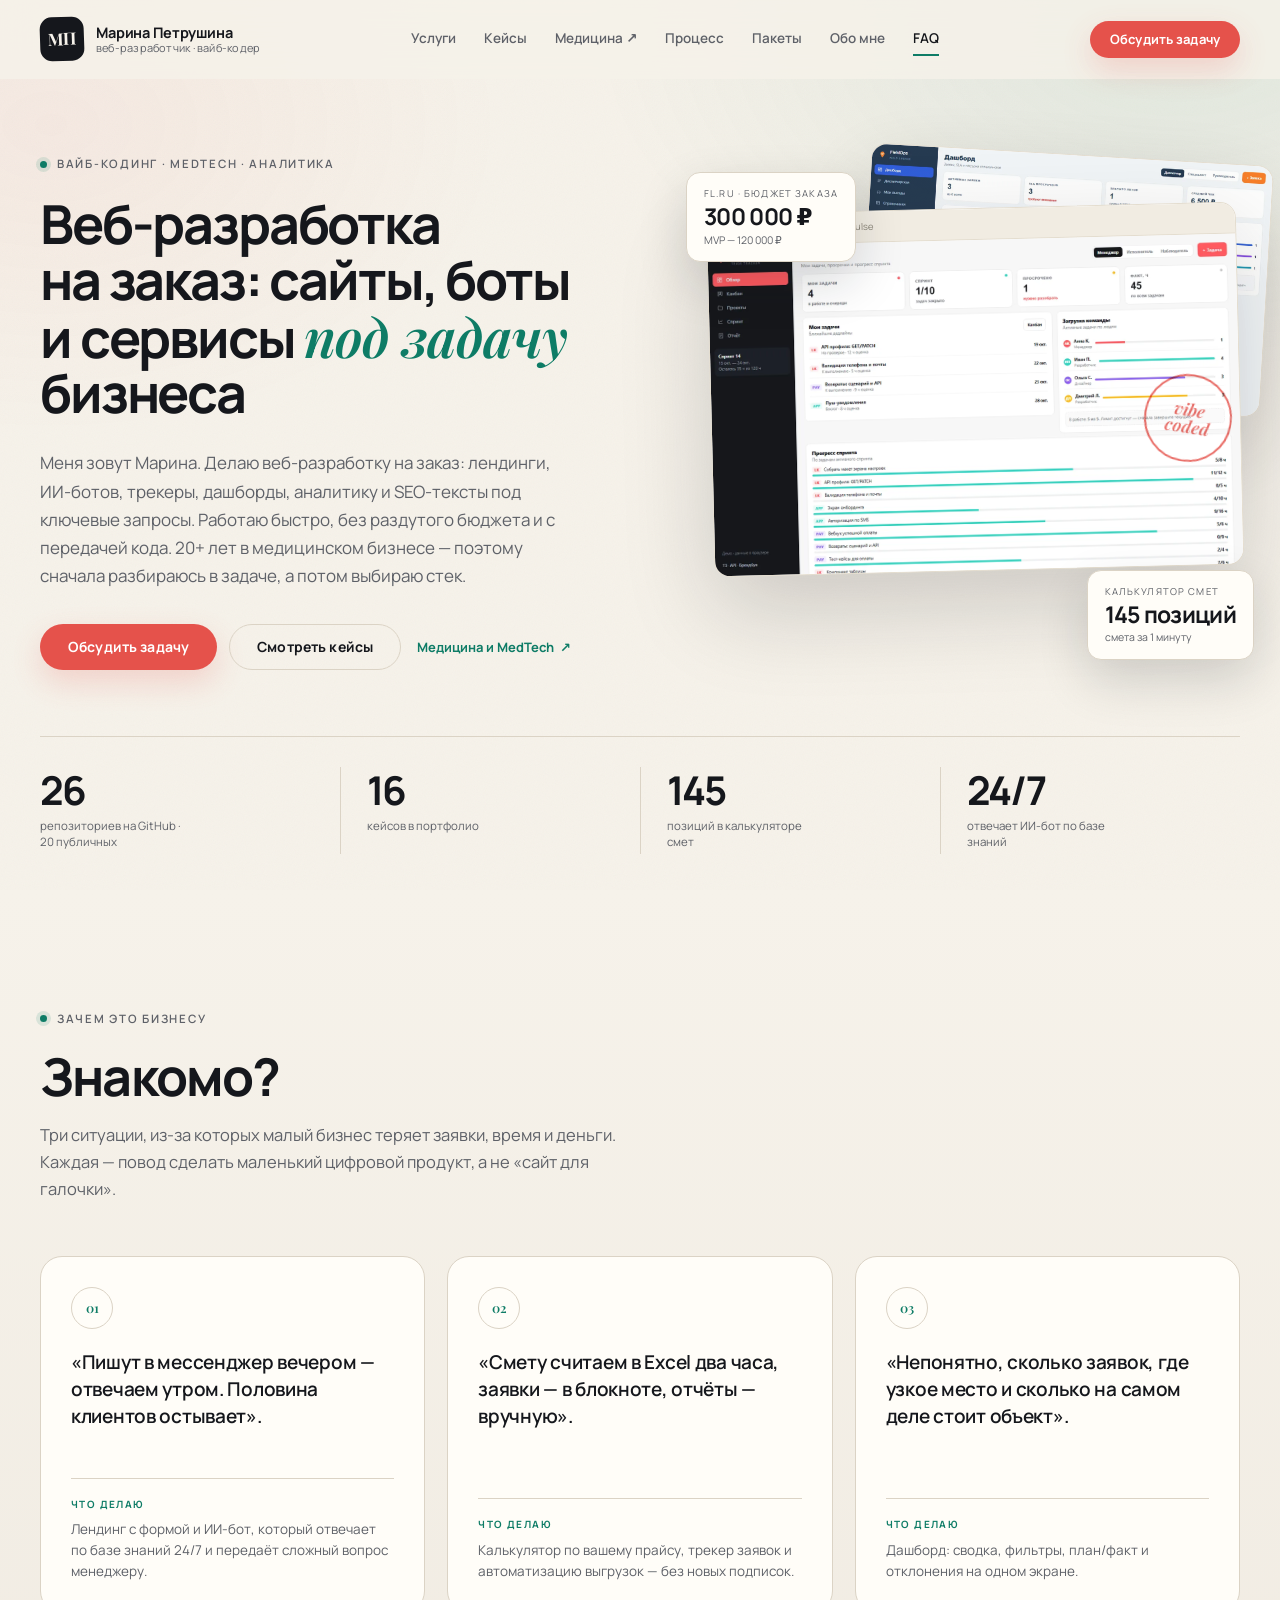
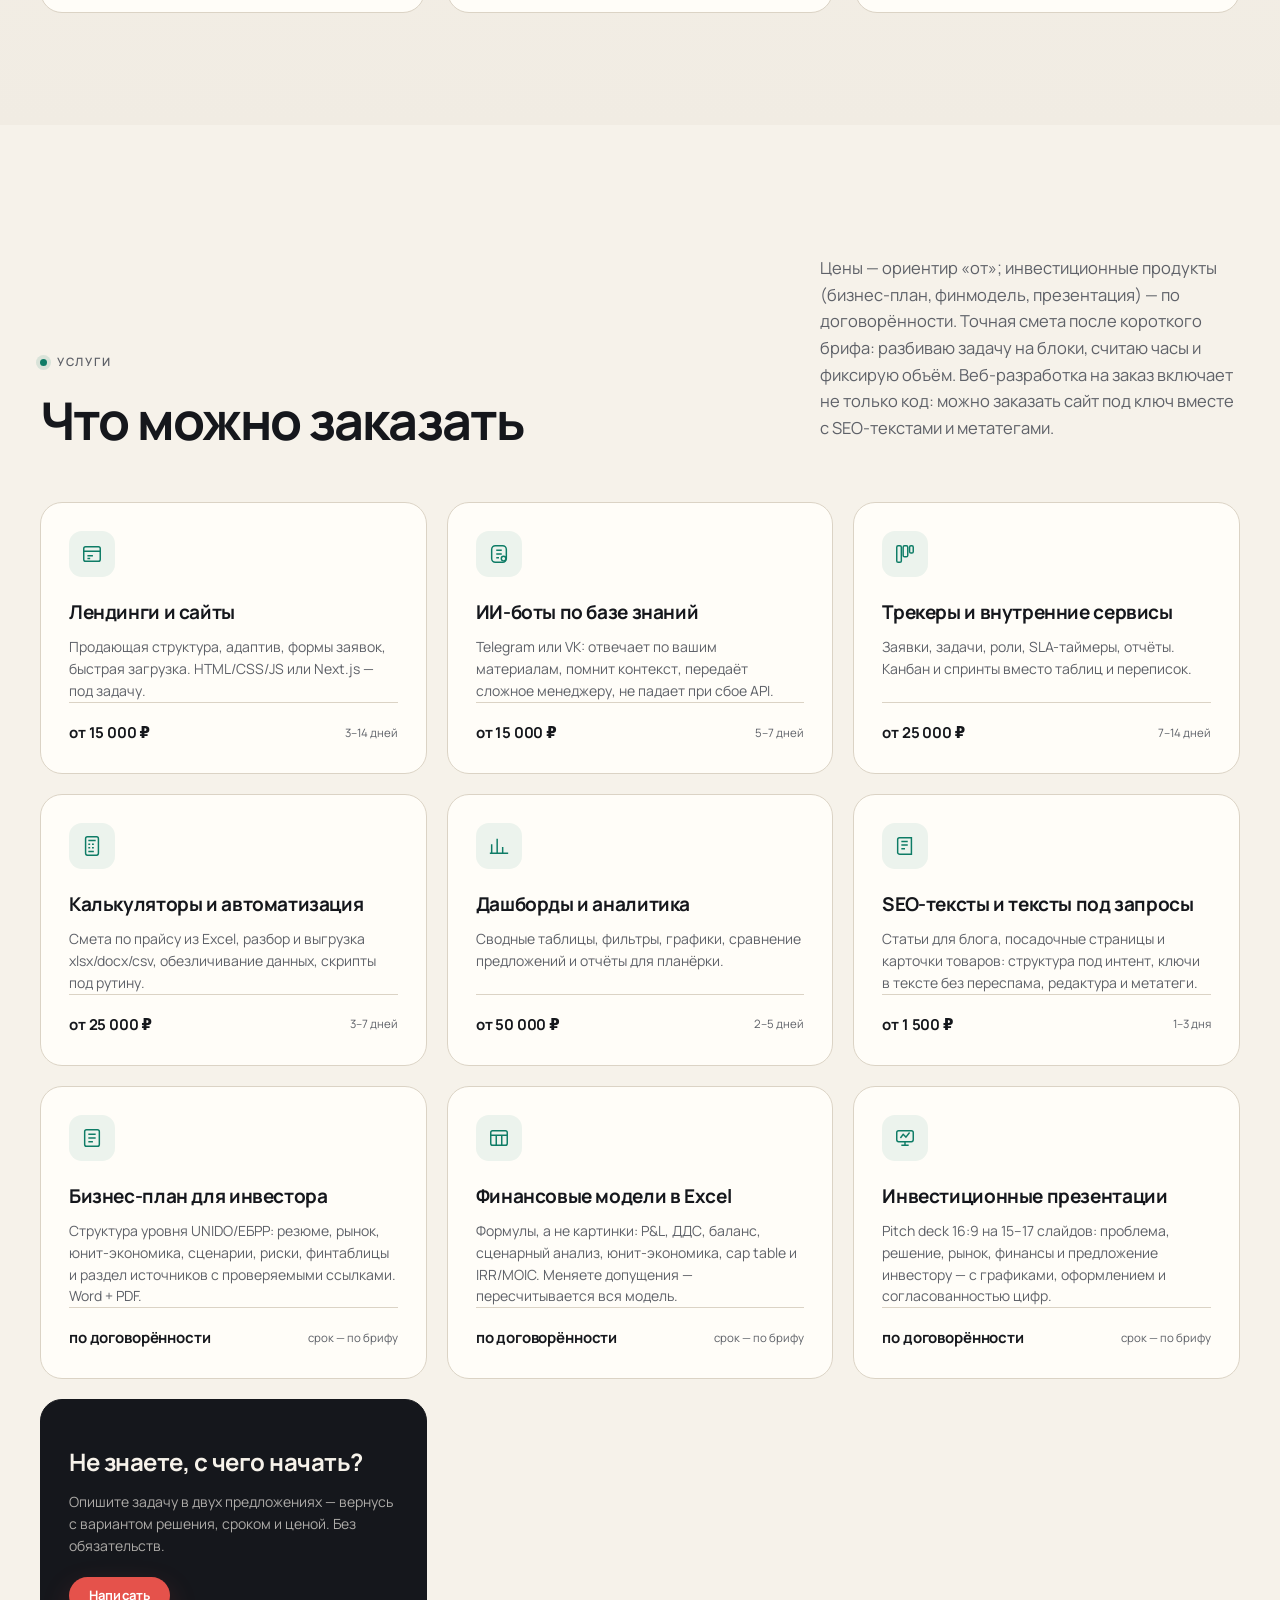
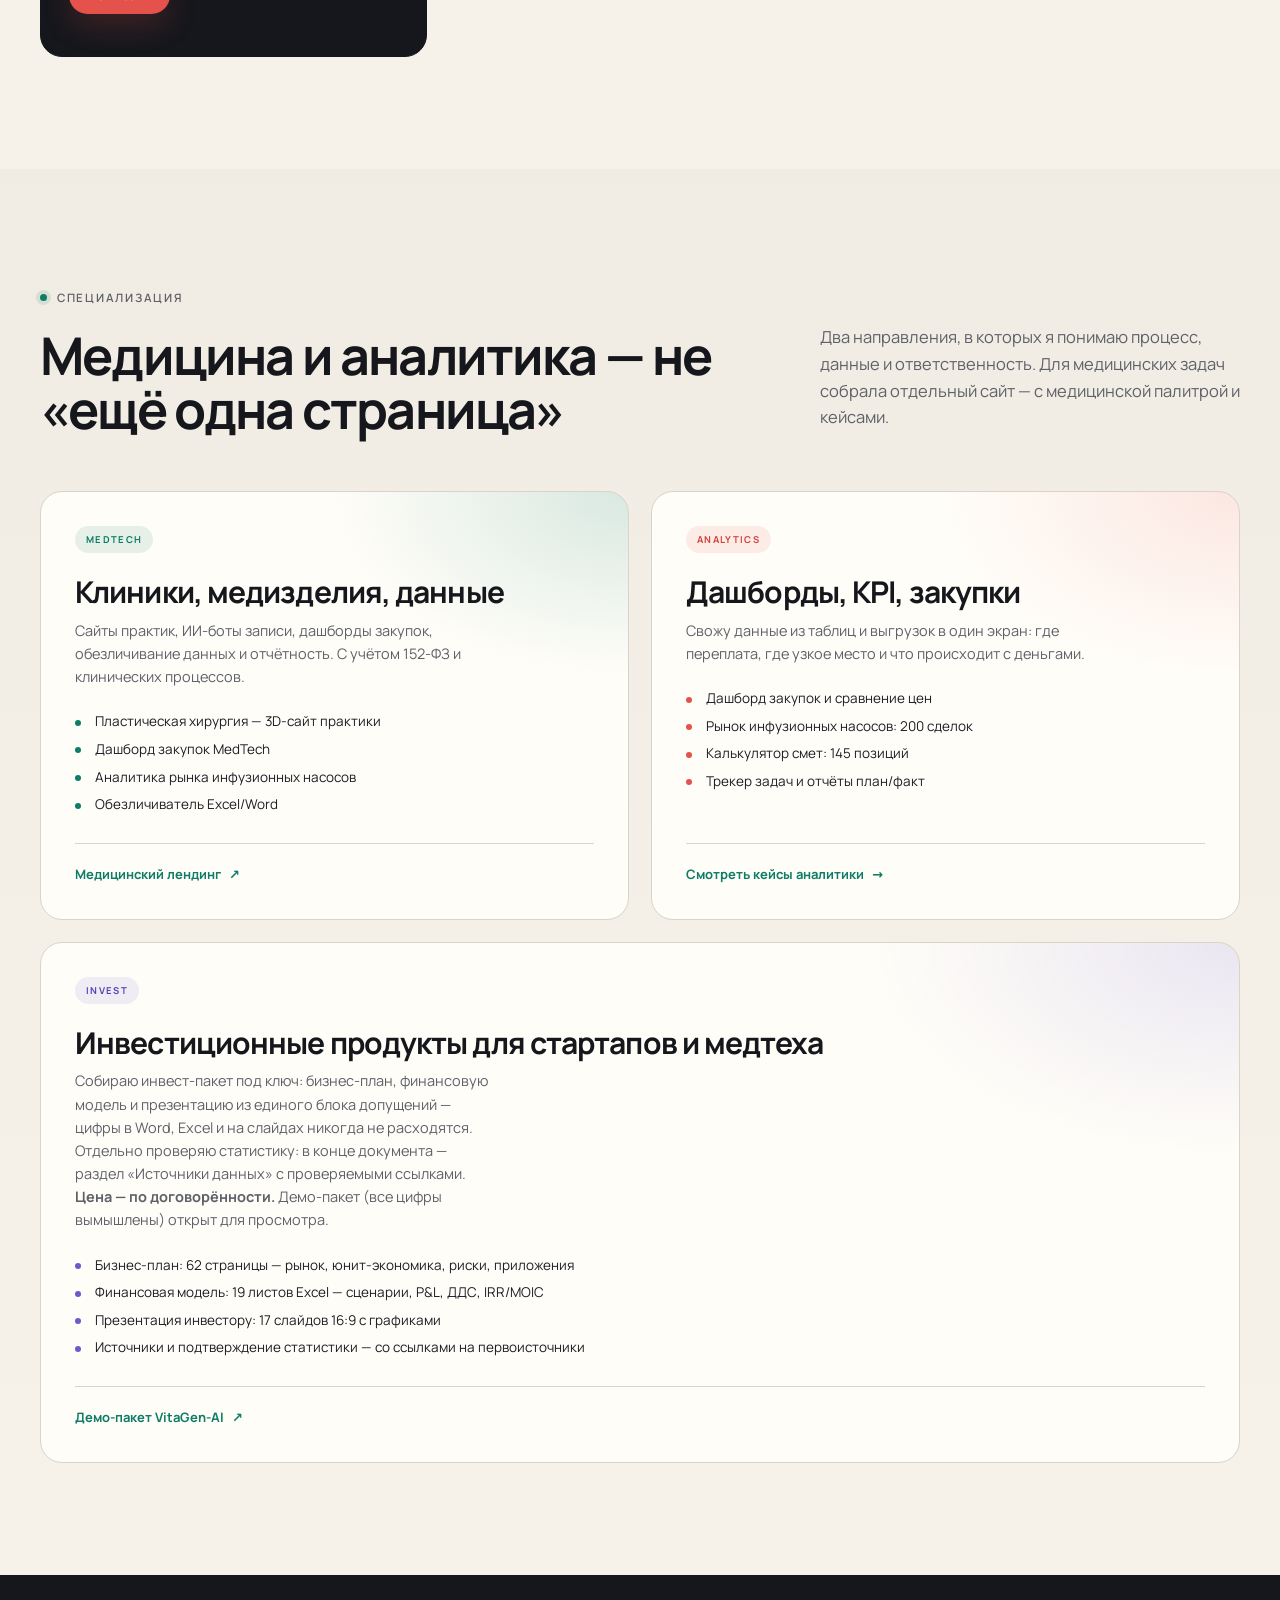
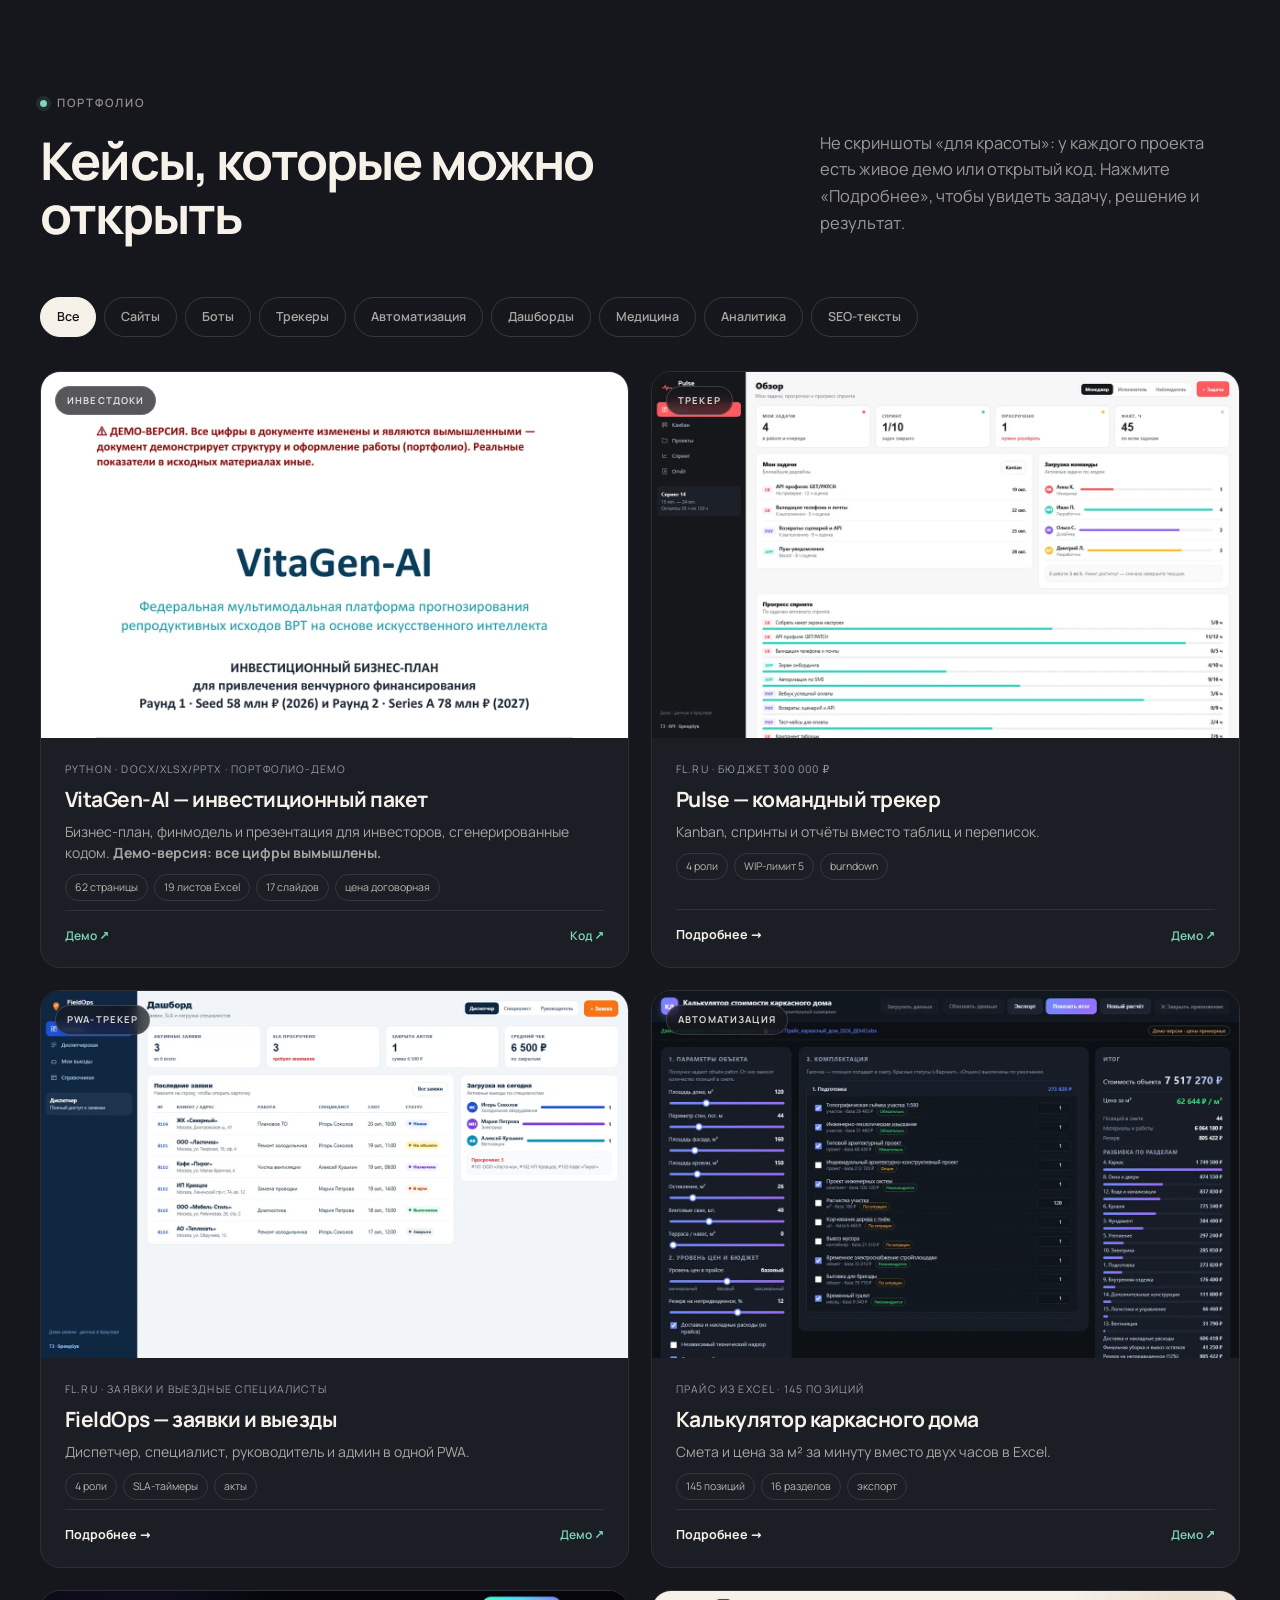
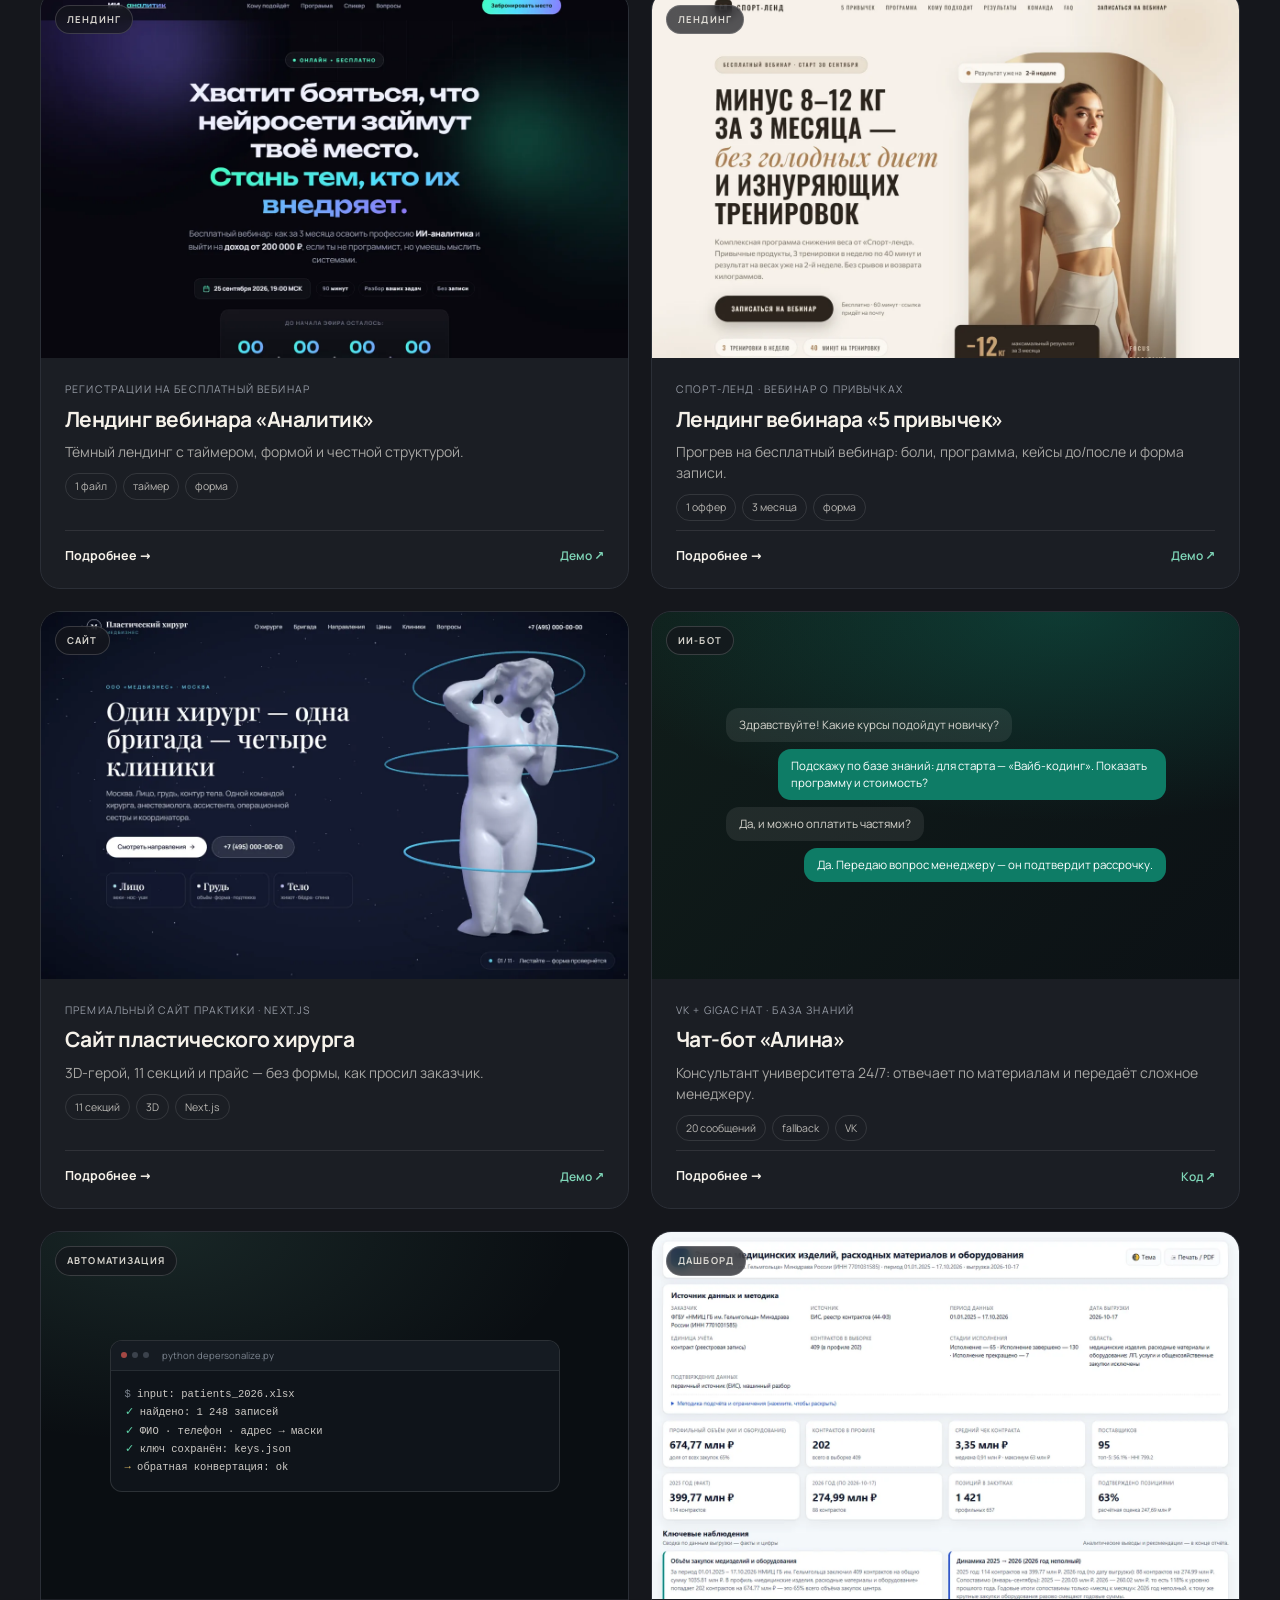
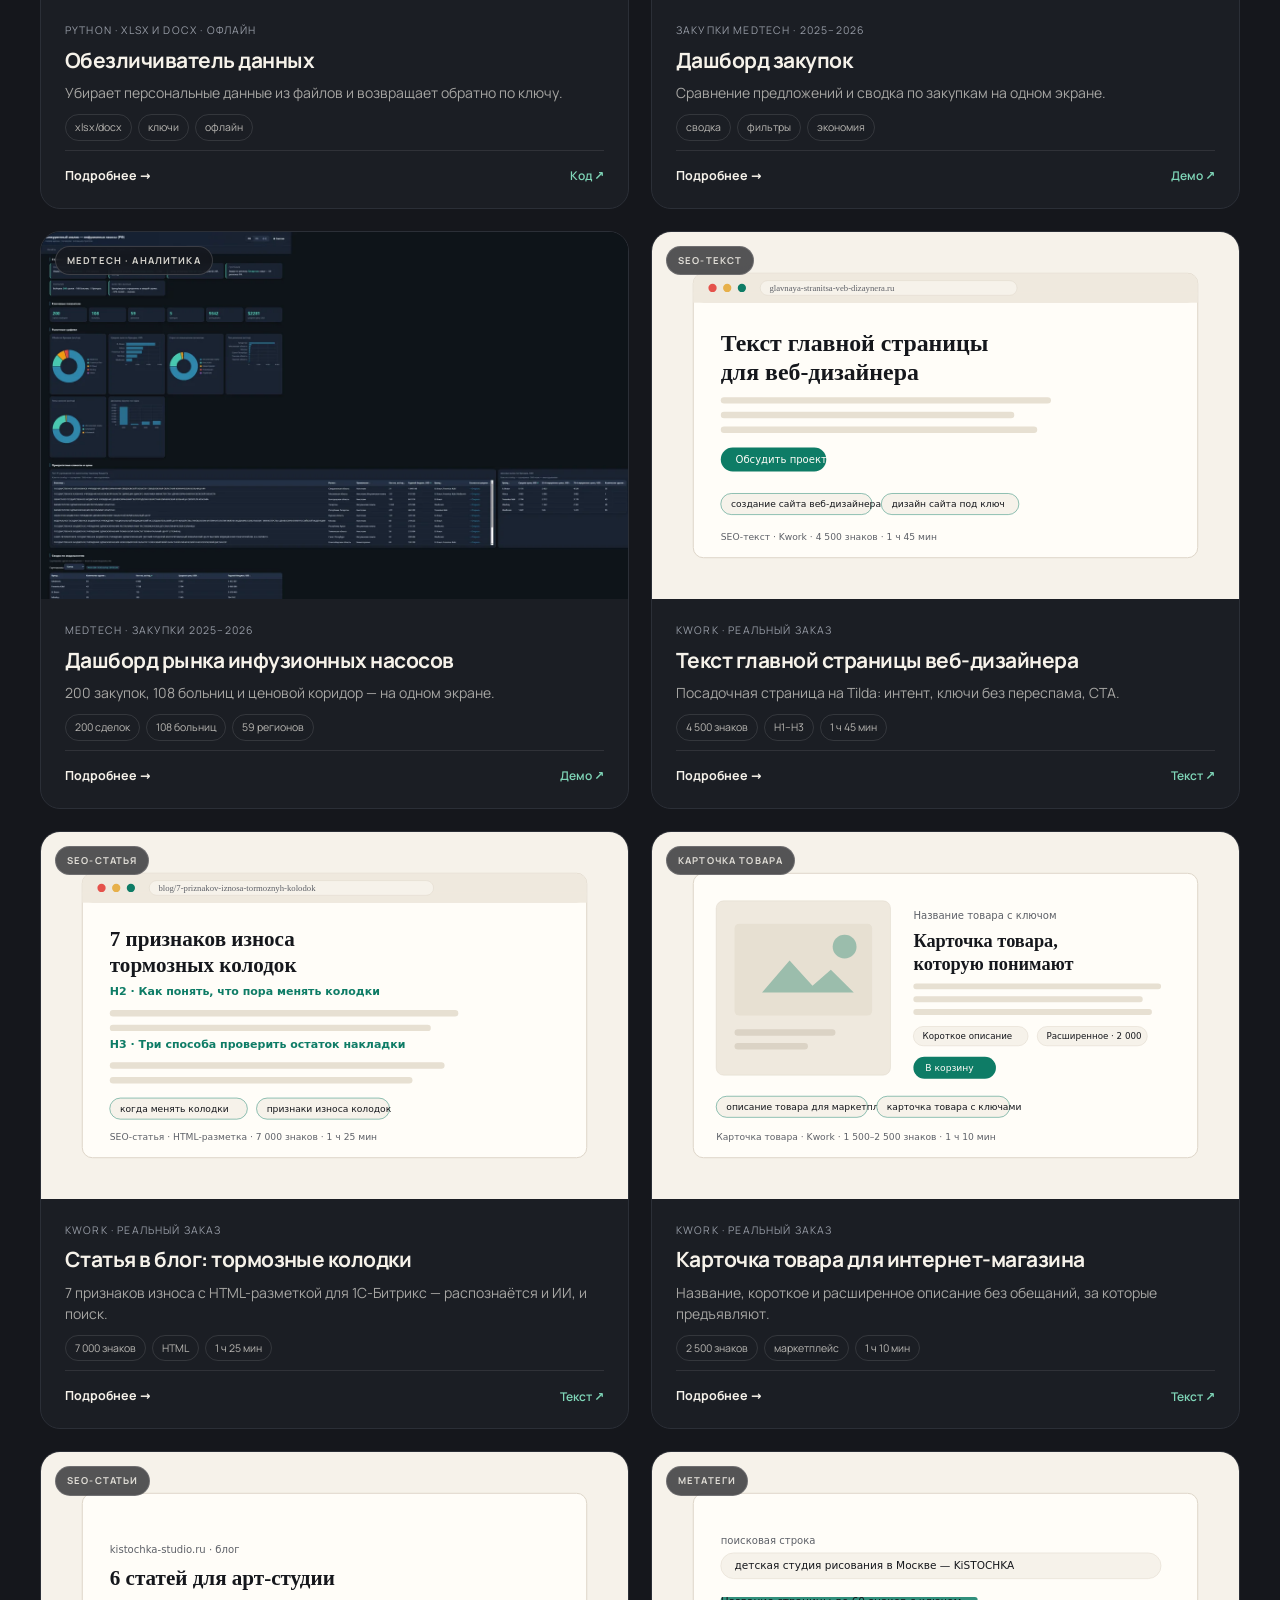
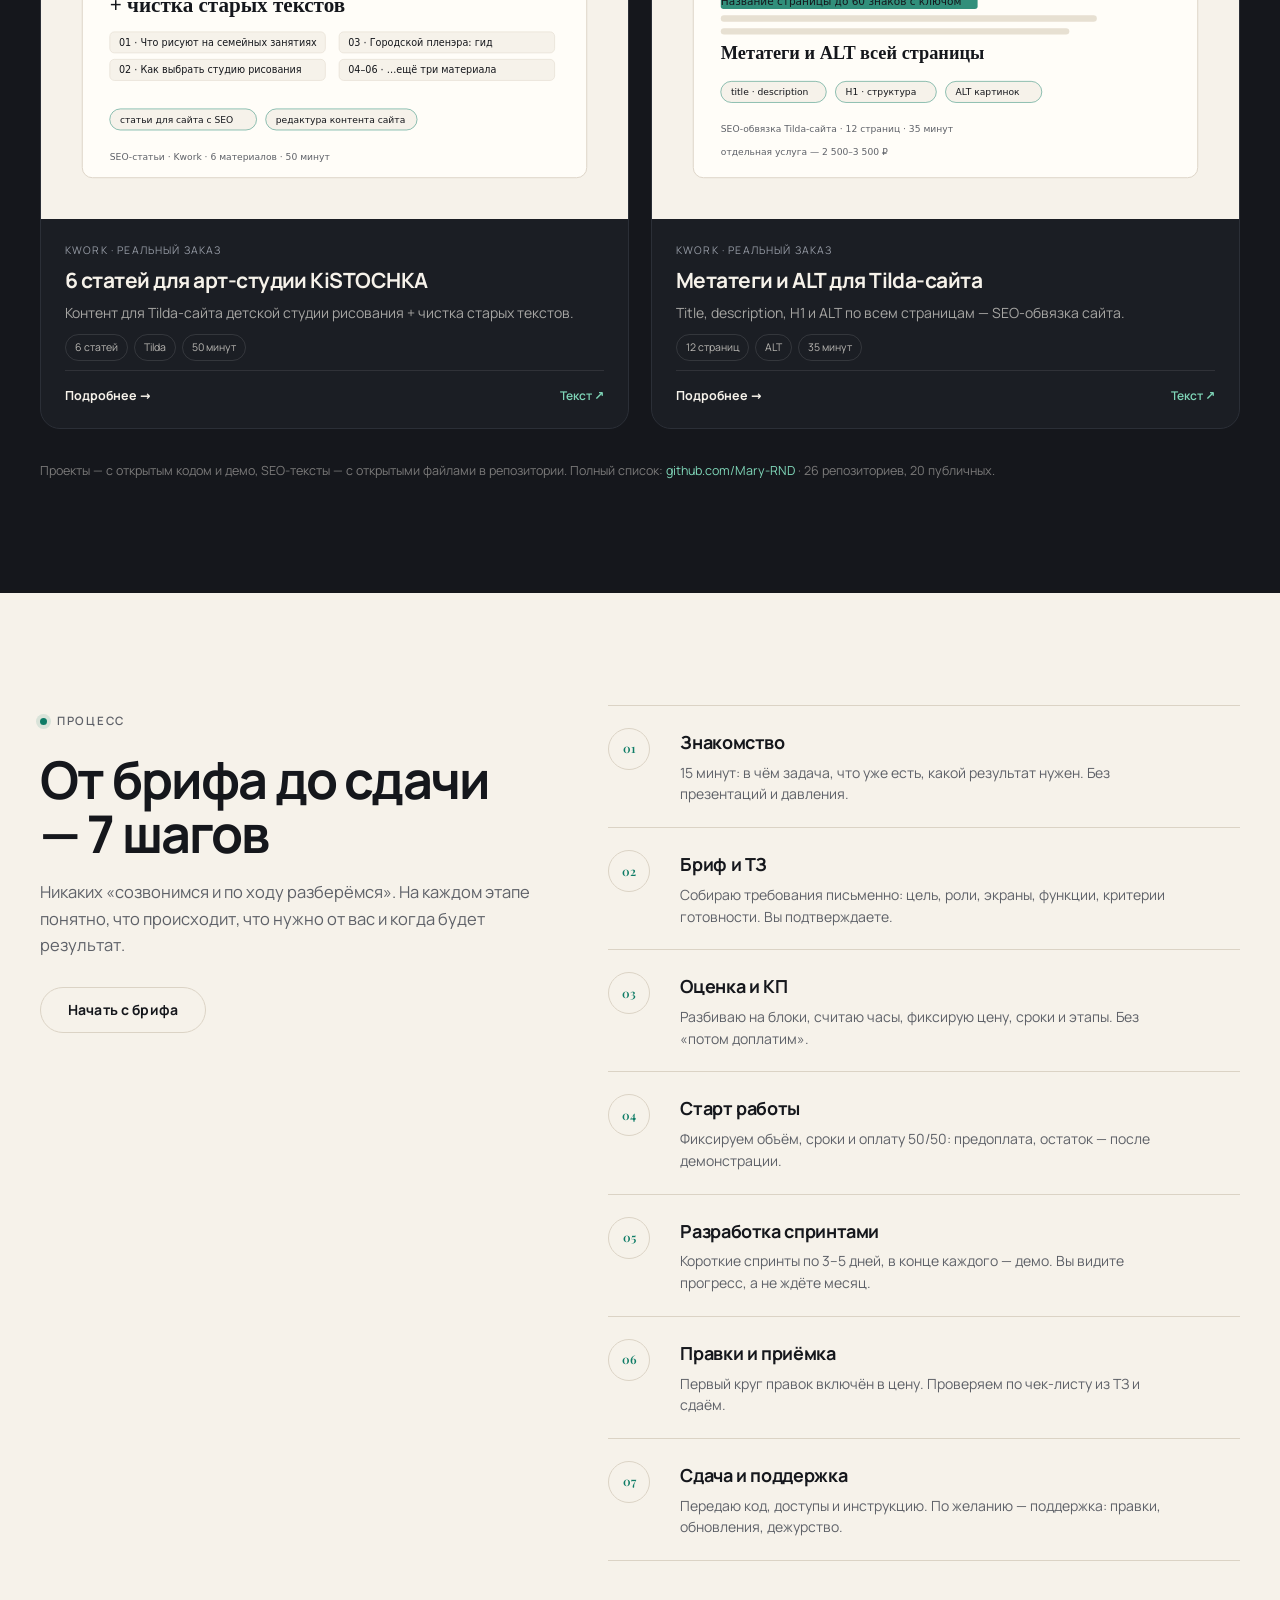
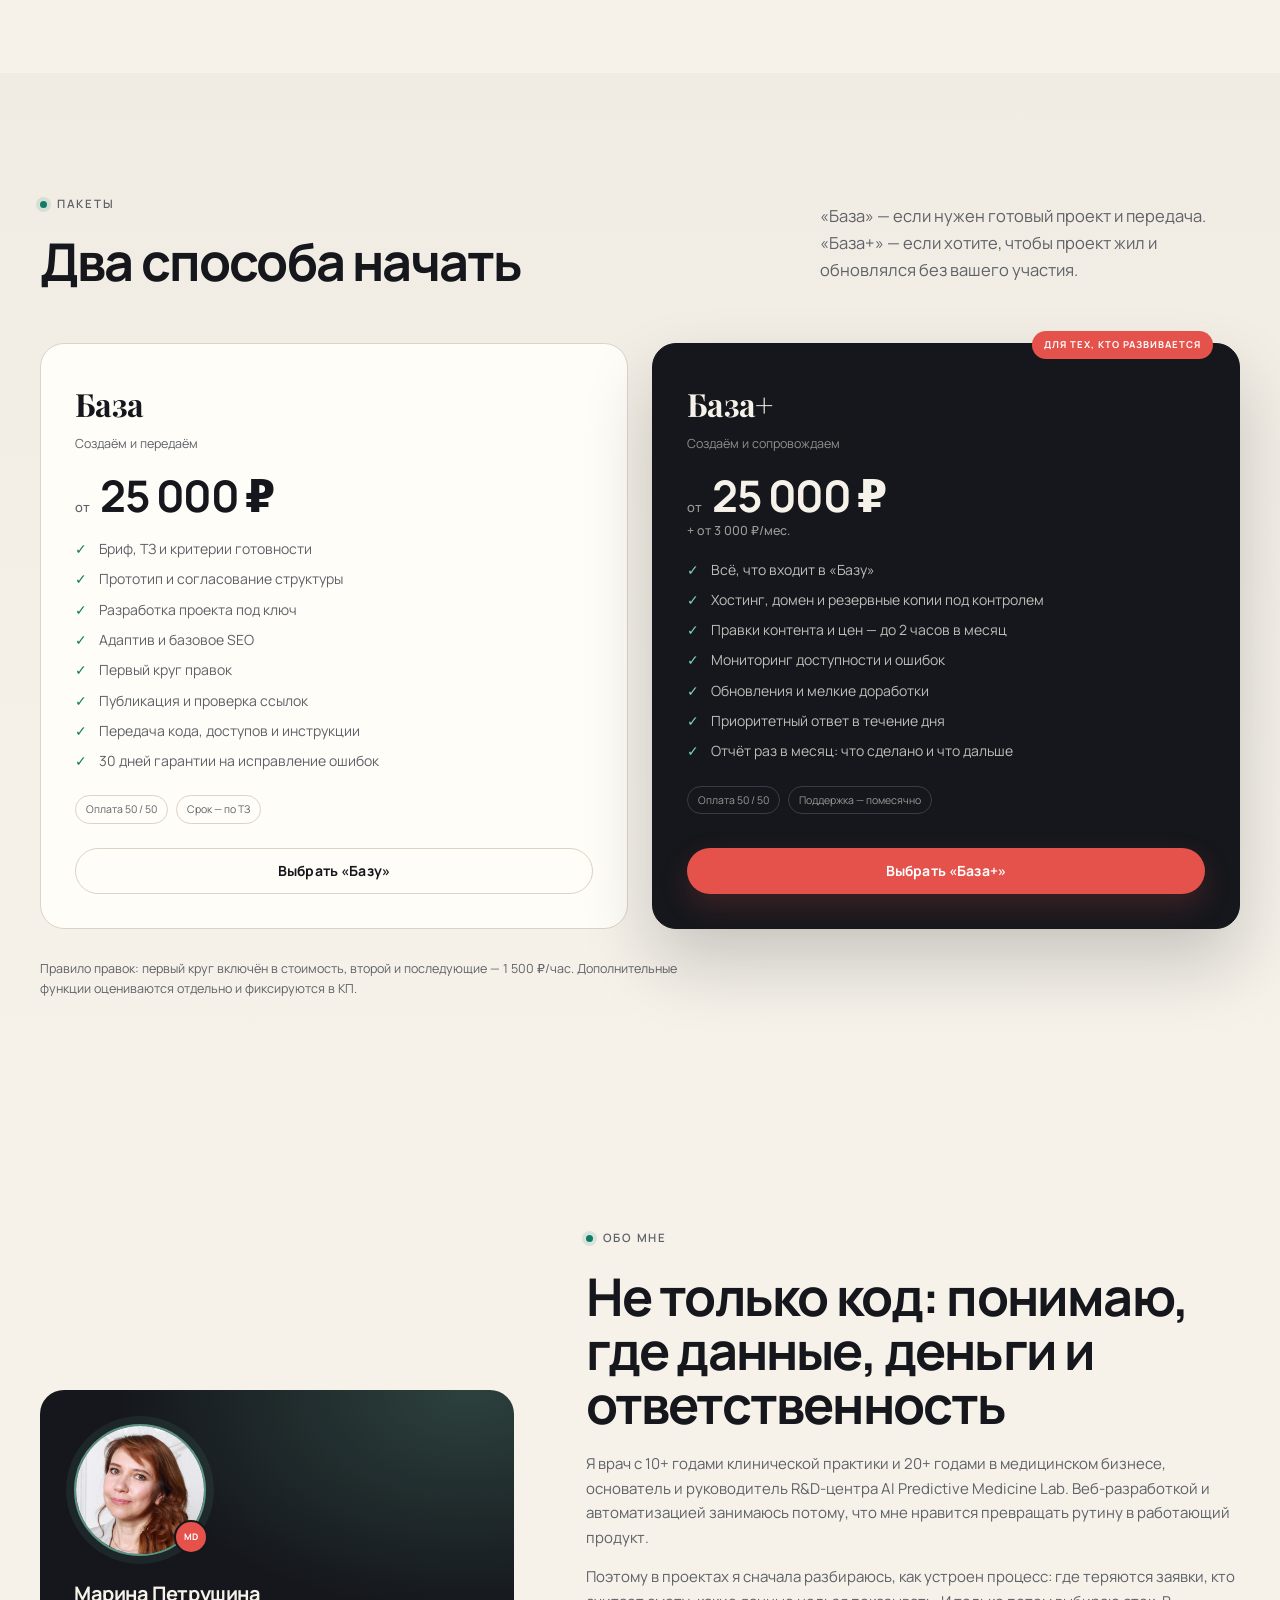
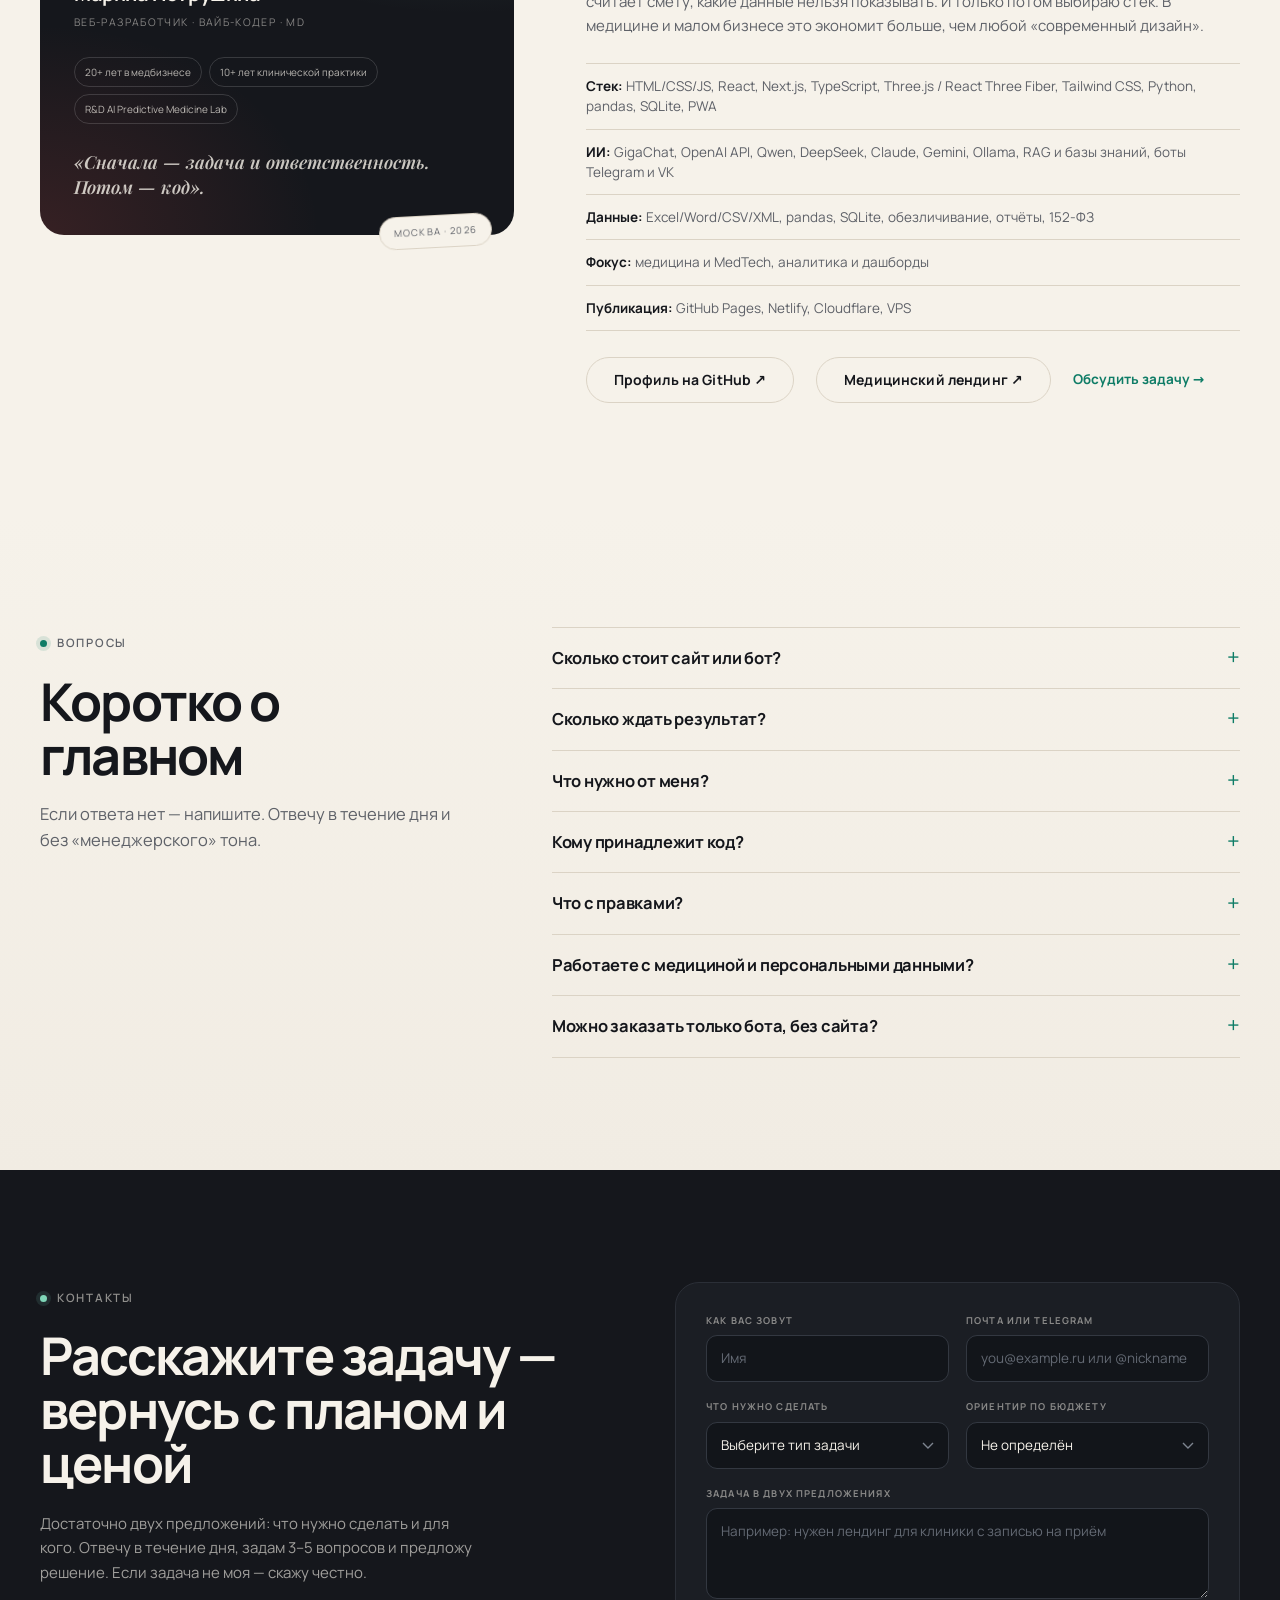
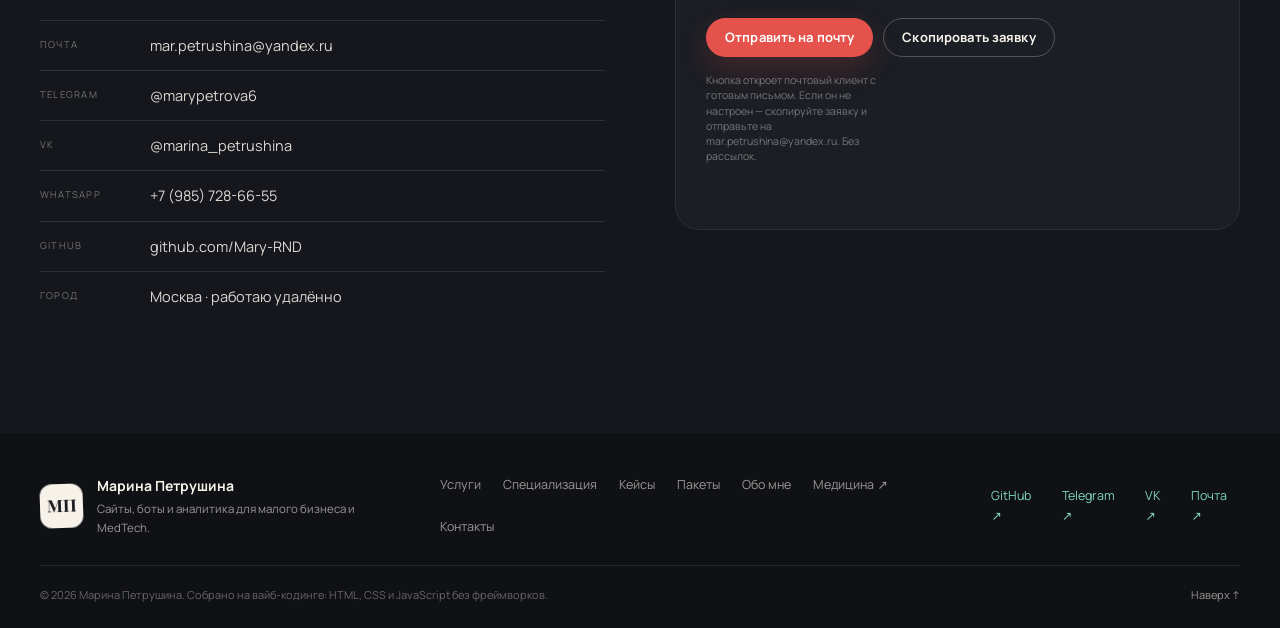
==== commit c6214d35: "Услуги: плашки инвестиционных продуктов (цена по договорённости); раздел «Медицина и аналитика» — ин" ====
--- a/index.html
+++ b/index.html
@@ -183,7 +183,7 @@
           <p class="eyebrow"><span class="eyebrow-dot"></span> Услуги</p>
           <h2>Что можно заказать</h2>
         </div>
-        <p class="section-lead">Цены — ориентир «от». Точная смета после короткого брифа: разбиваю задачу на блоки, считаю часы и фиксирую объём. Веб-разработка на заказ включает не только код: можно заказать сайт под ключ вместе с SEO-текстами и метатегами.</p>
+        <p class="section-lead">Цены — ориентир «от»; инвестиционные продукты (бизнес-план, финмодель, презентация) — по договорённости. Точная смета после короткого брифа: разбиваю задачу на блоки, считаю часы и фиксирую объём. Веб-разработка на заказ включает не только код: можно заказать сайт под ключ вместе с SEO-текстами и метатегами.</p>
       </div>
 
       <div class="services-grid">
@@ -239,6 +239,33 @@
           <h3>SEO-тексты и тексты под запросы</h3>
           <p>Статьи для блога, посадочные страницы и карточки товаров: структура под интент, ключи в тексте без переспама, редактура и метатеги.</p>
           <div class="service-foot"><strong>от 1 500 ₽</strong><span>1–3 дня</span></div>
+        </article>
+
+        <article class="service-card reveal">
+          <span class="service-icon" aria-hidden="true">
+            <svg viewBox="0 0 24 24" fill="none" stroke="currentColor" stroke-width="1.6"><rect x="4" y="3" width="16" height="18" rx="2"/><path d="M8 8h8M8 12h8M8 16h5"/></svg>
+          </span>
+          <h3>Бизнес-план для инвестора</h3>
+          <p>Структура уровня UNIDO/ЕБРР: резюме, рынок, юнит-экономика, сценарии, риски, финтаблицы и раздел источников с проверяемыми ссылками. Word + PDF.</p>
+          <div class="service-foot"><strong>по договорённости</strong><span>срок — по брифу</span></div>
+        </article>
+
+        <article class="service-card reveal">
+          <span class="service-icon" aria-hidden="true">
+            <svg viewBox="0 0 24 24" fill="none" stroke="currentColor" stroke-width="1.6"><rect x="3" y="4" width="18" height="16" rx="2"/><path d="M3 9h18M9 9v11M15 9v11"/></svg>
+          </span>
+          <h3>Финансовые модели в Excel</h3>
+          <p>Формулы, а не картинки: P&amp;L, ДДС, баланс, сценарный анализ, юнит-экономика, cap table и IRR/MOIC. Меняете допущения — пересчитывается вся модель.</p>
+          <div class="service-foot"><strong>по договорённости</strong><span>срок — по брифу</span></div>
+        </article>
+
+        <article class="service-card reveal">
+          <span class="service-icon" aria-hidden="true">
+            <svg viewBox="0 0 24 24" fill="none" stroke="currentColor" stroke-width="1.6"><rect x="3" y="4" width="18" height="12" rx="2"/><path d="M7 12l3-4 3 3 4-5"/><path d="M12 16v4M8 20h8"/></svg>
+          </span>
+          <h3>Инвестиционные презентации</h3>
+          <p>Pitch deck 16:9 на 15–17 слайдов: проблема, решение, рынок, финансы и предложение инвестору — с графиками, оформлением и согласованностью цифр.</p>
+          <div class="service-foot"><strong>по договорённости</strong><span>срок — по брифу</span></div>
         </article>
 
         <article class="service-card service-card-accent reveal">
@@ -285,6 +312,19 @@
             <li>Трекер задач и отчёты план/факт</li>
           </ul>
           <a class="focus-link" href="#cases" data-filter-link="analytics">Смотреть кейсы аналитики <span>→</span></a>
+        </article>
+
+        <article class="focus-card focus-card-invest focus-card-wide reveal">
+          <span class="focus-badge">Invest</span>
+          <h3>Инвестиционные продукты для стартапов и медтеха</h3>
+          <p>Собираю инвест-пакет под ключ: бизнес-план, финансовую модель и презентацию из единого блока допущений — цифры в Word, Excel и на слайдах никогда не расходятся. Отдельно проверяю статистику: в конце документа — раздел «Источники данных» с проверяемыми ссылками. <strong>Цена — по договорённости.</strong> Демо-пакет (все цифры вымышлены) открыт для просмотра.</p>
+          <ul class="focus-list">
+            <li>Бизнес-план: 62 страницы — рынок, юнит-экономика, риски, приложения</li>
+            <li>Финансовая модель: 19 листов Excel — сценарии, P&amp;L, ДДС, IRR/MOIC</li>
+            <li>Презентация инвестору: 17 слайдов 16:9 с графиками</li>
+            <li>Источники и подтверждение статистики — со ссылками на первоисточники</li>
+          </ul>
+          <a class="focus-link" href="https://mary-rnd.github.io/vitagen-ai-demo/" target="_blank" rel="noopener">Демо-пакет VitaGen-AI <span>↗</span></a>
         </article>
       </div>
     </div>
--- a/assets/styles.css
+++ b/assets/styles.css
@@ -888,6 +888,20 @@
 .focus-card-analytics .focus-list li::before {
   background: var(--coral);
 }
+.focus-card-invest {
+  grid-column: 1 / -1;
+  min-height: 0;
+  background:
+    radial-gradient(520px 300px at 100% 0%, rgba(107, 91, 200, 0.14), transparent 70%),
+    var(--white);
+}
+.focus-card-invest .focus-badge {
+  background: rgba(107, 91, 200, 0.1);
+  color: #5646b5;
+}
+.focus-card-invest .focus-list li::before {
+  background: #6b5bc8;
+}
 .focus-link {
   display: inline-flex;
   align-items: center;
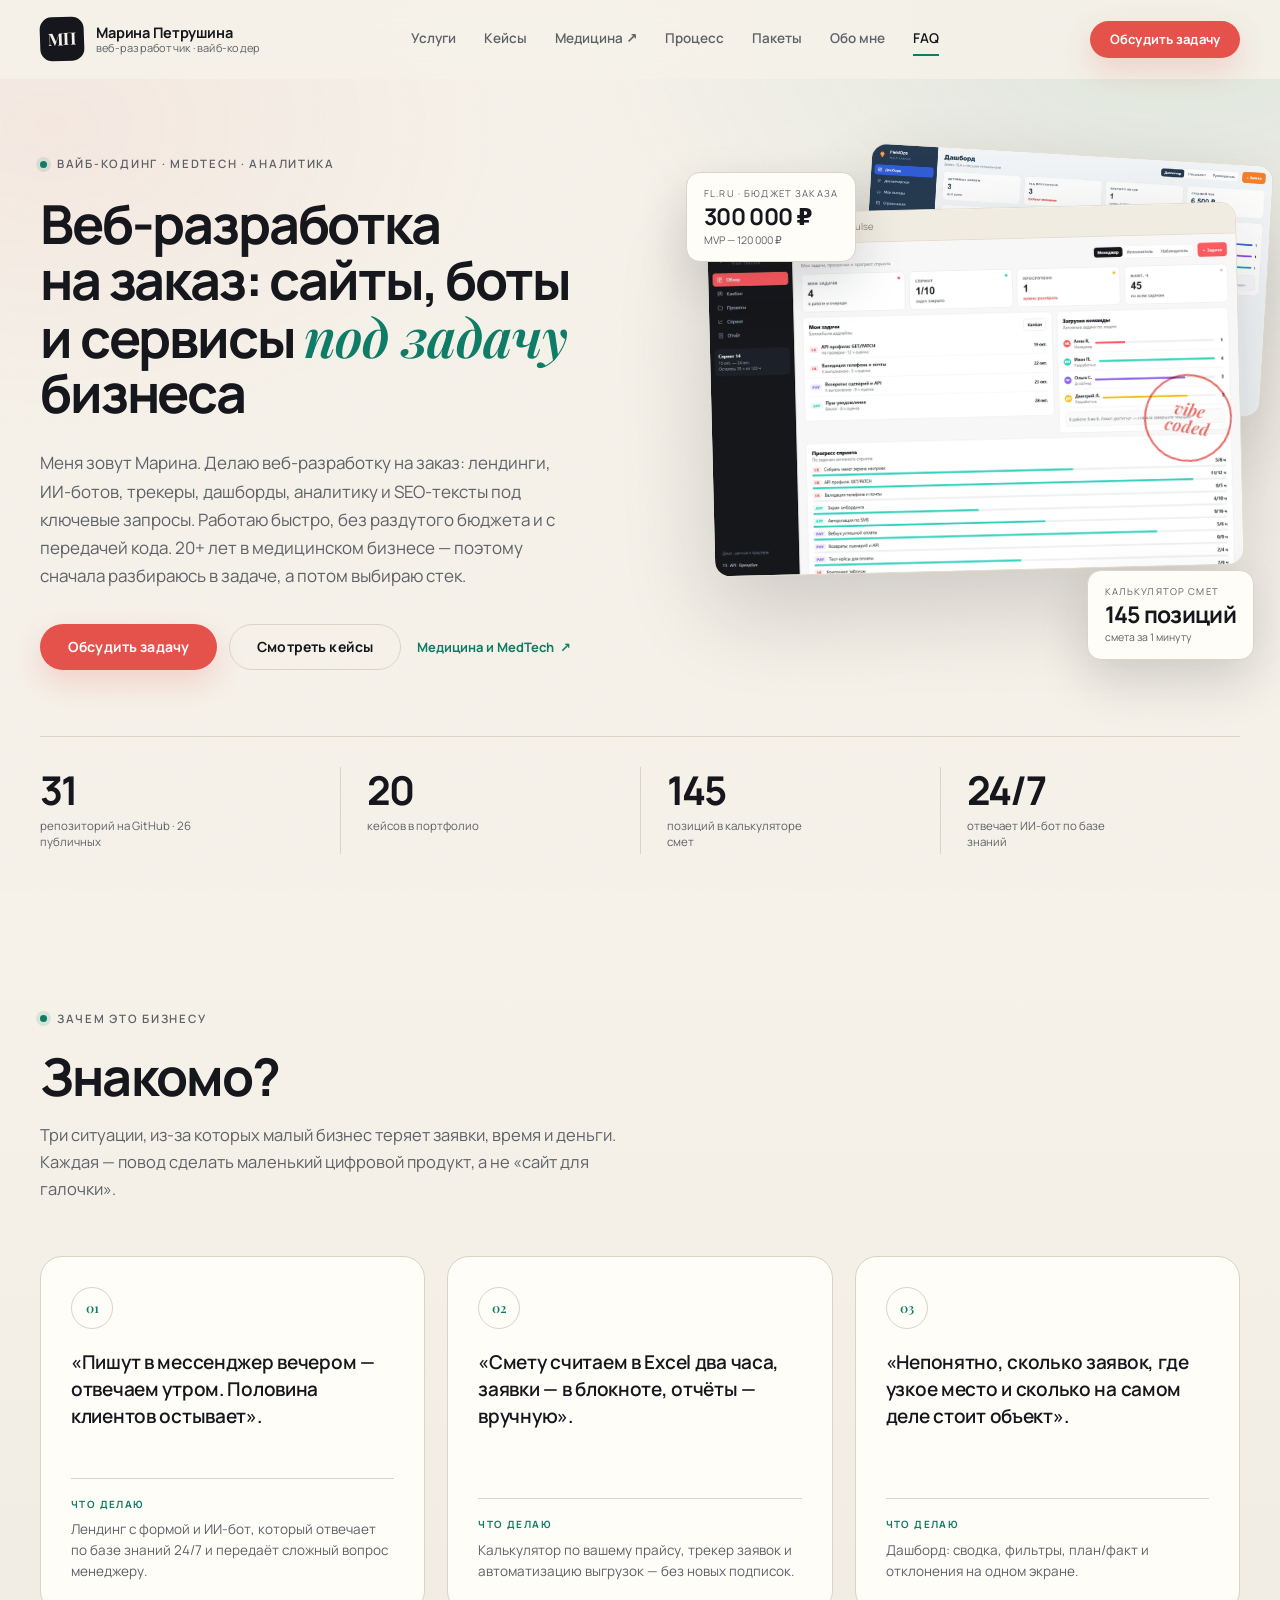
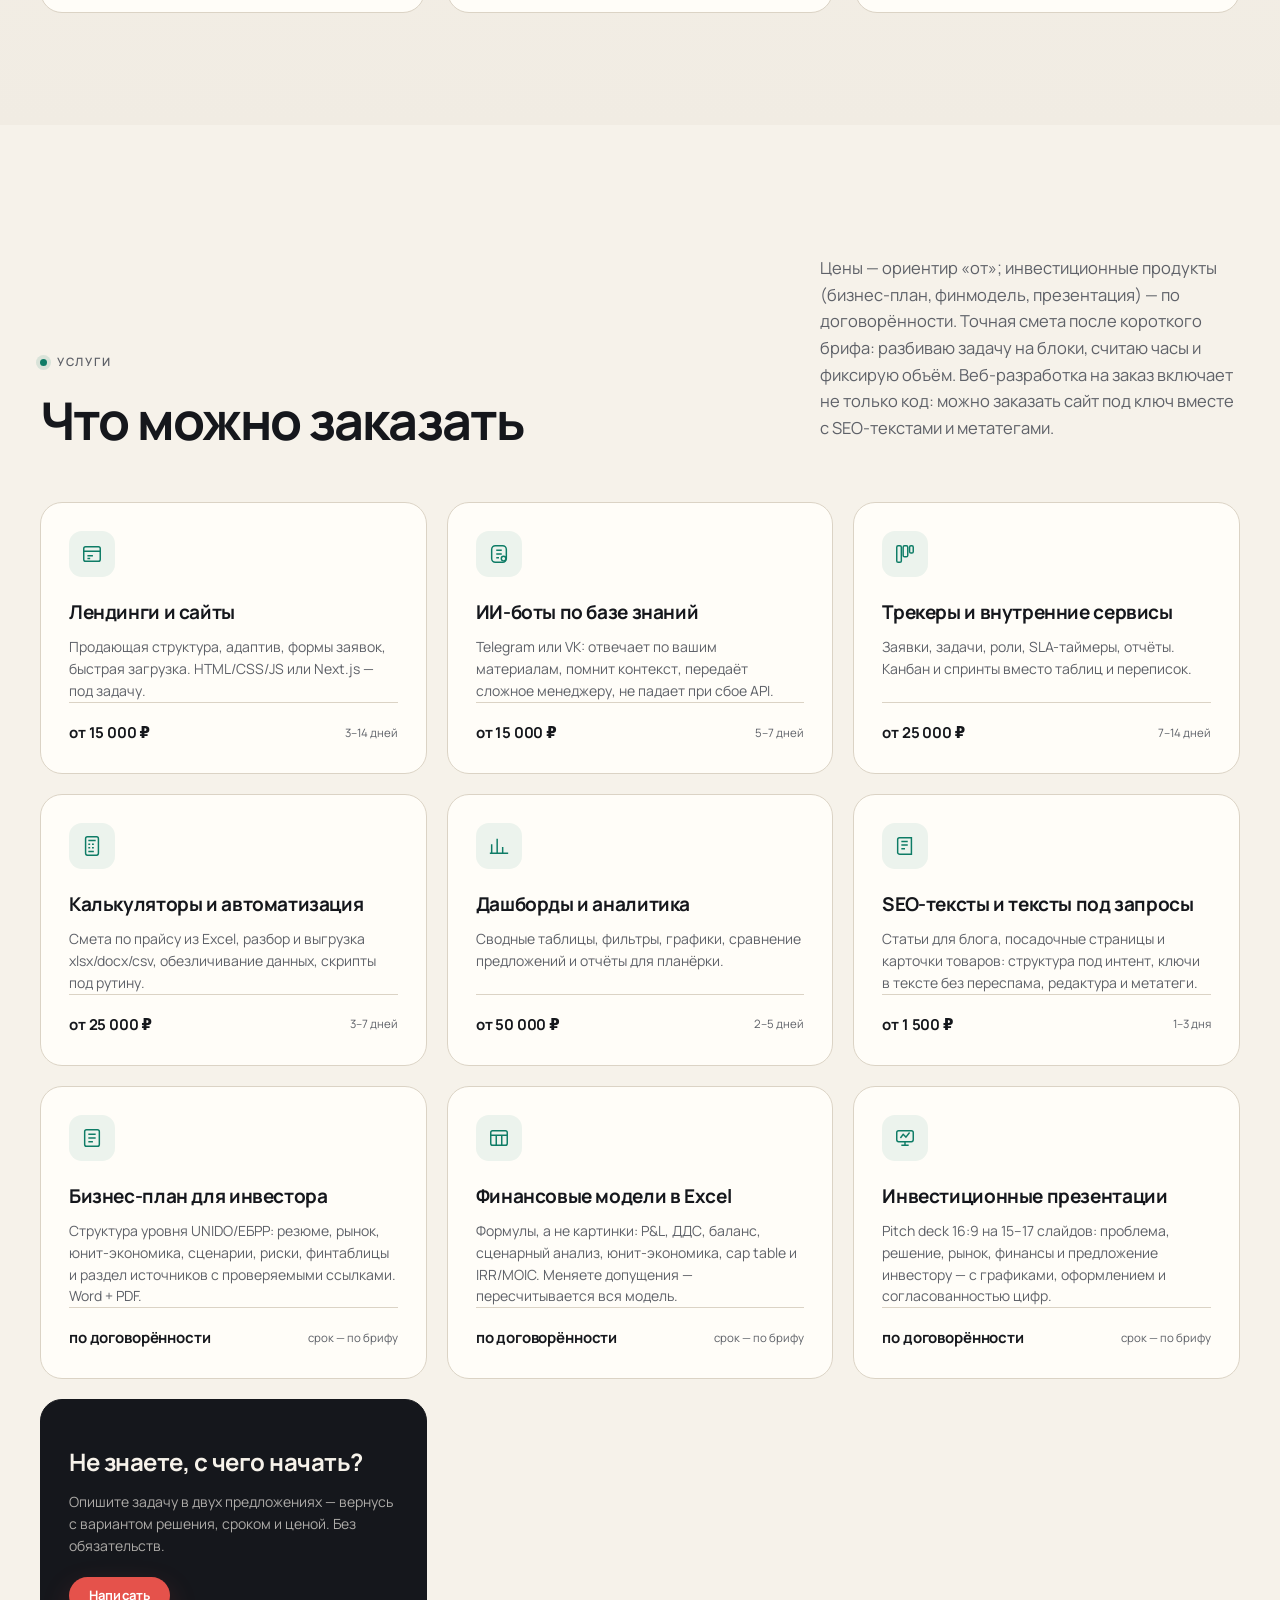
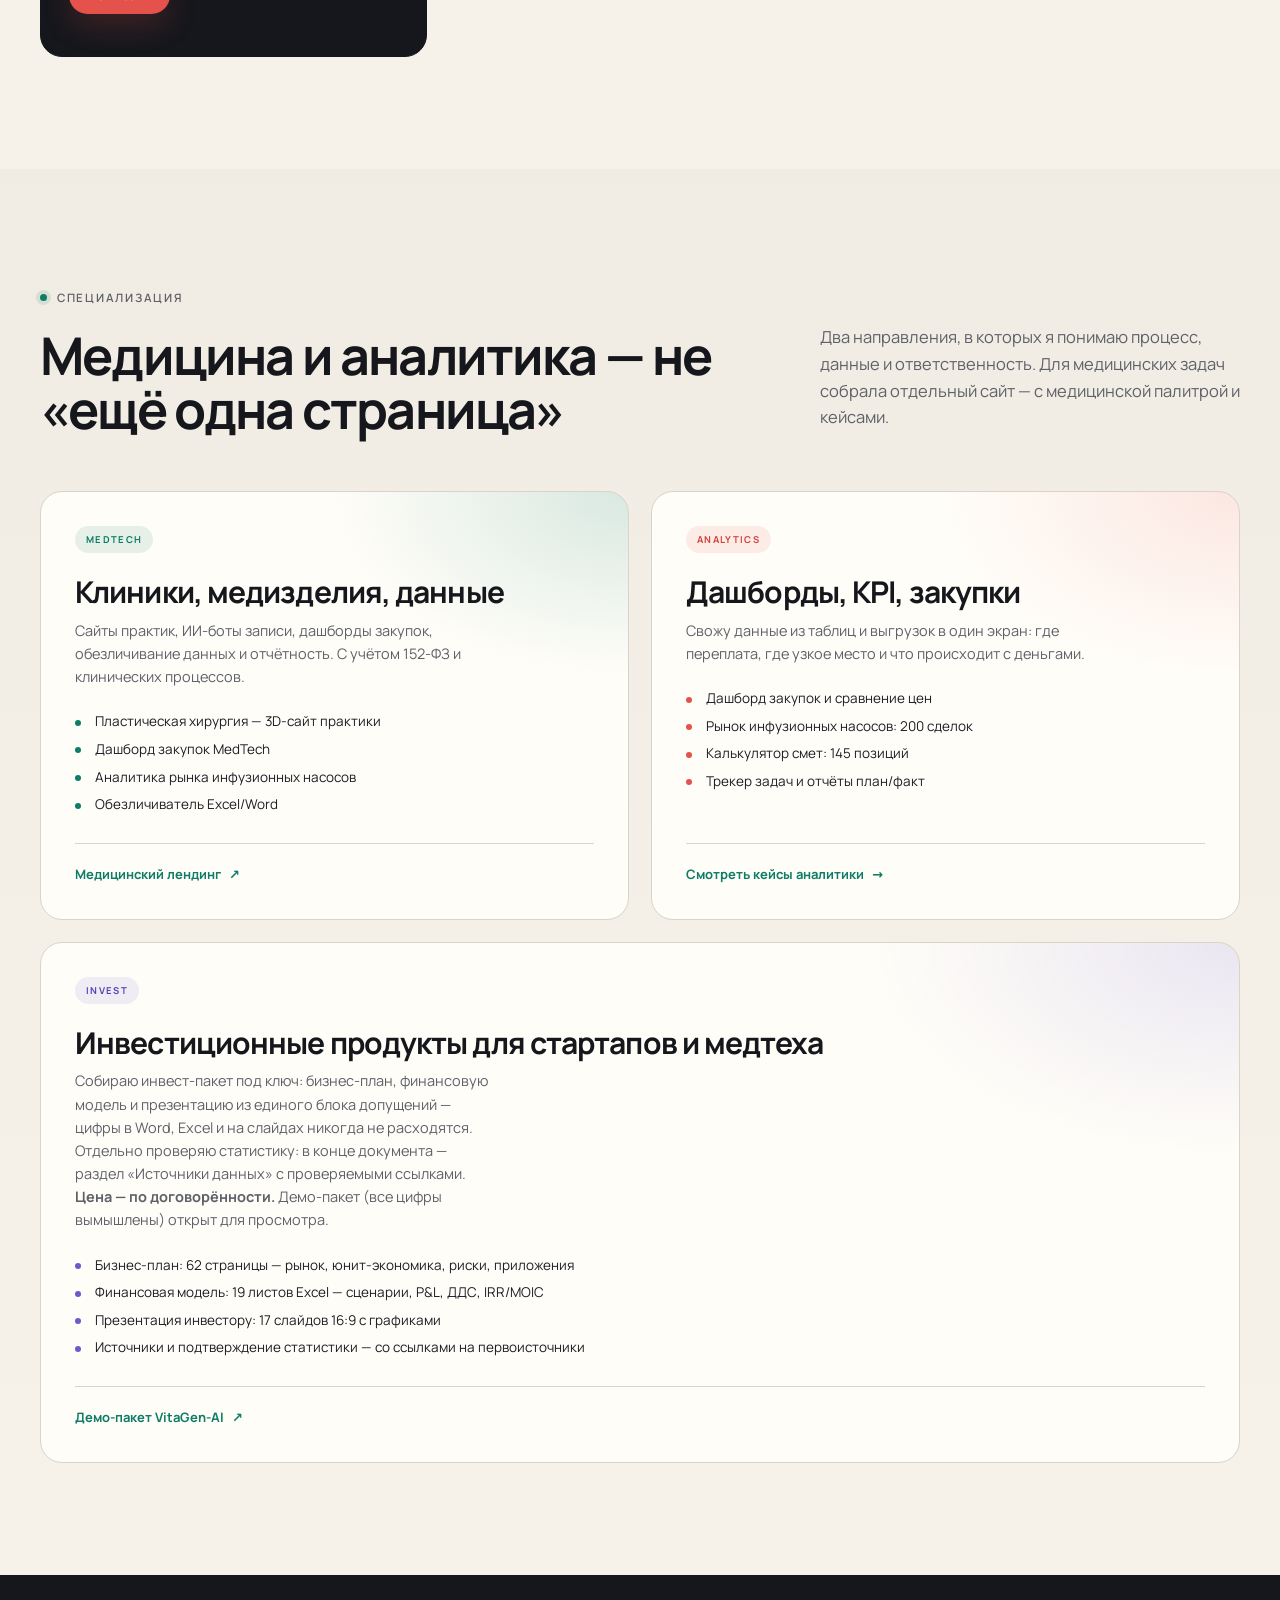
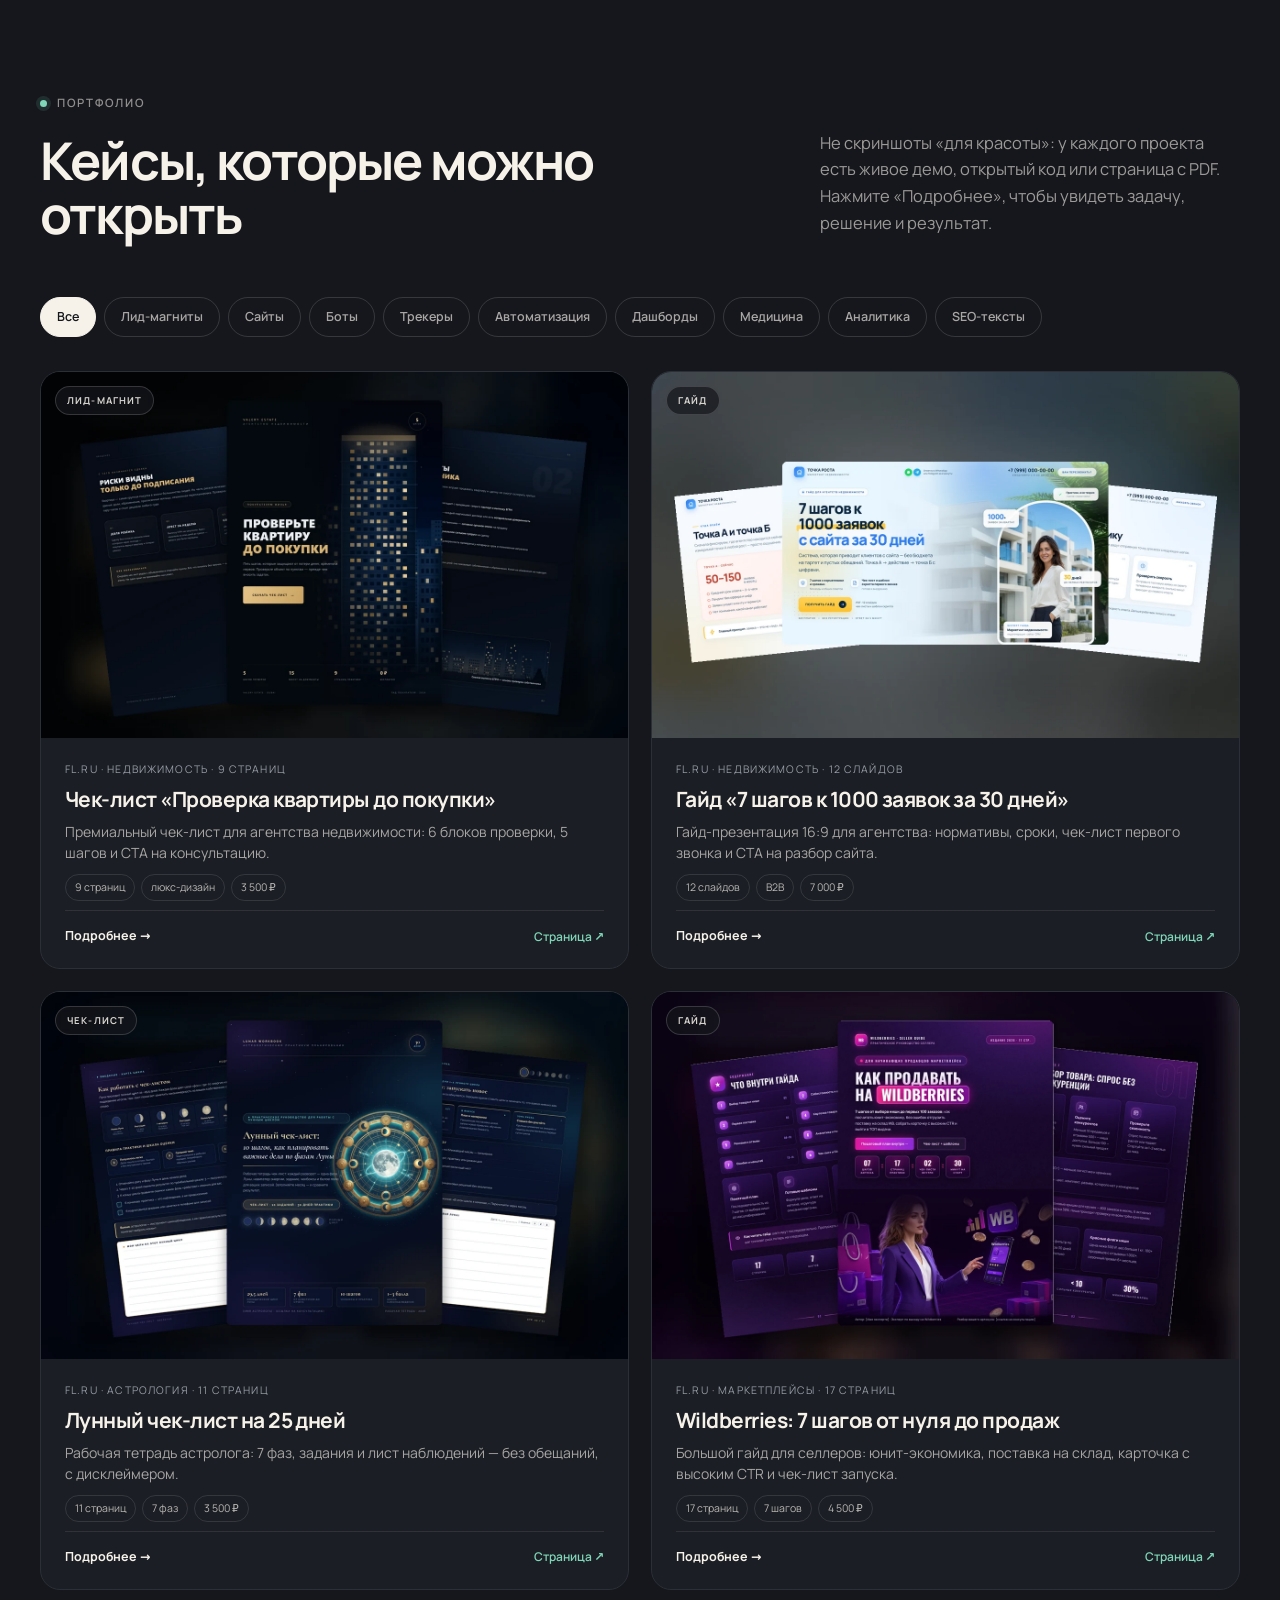
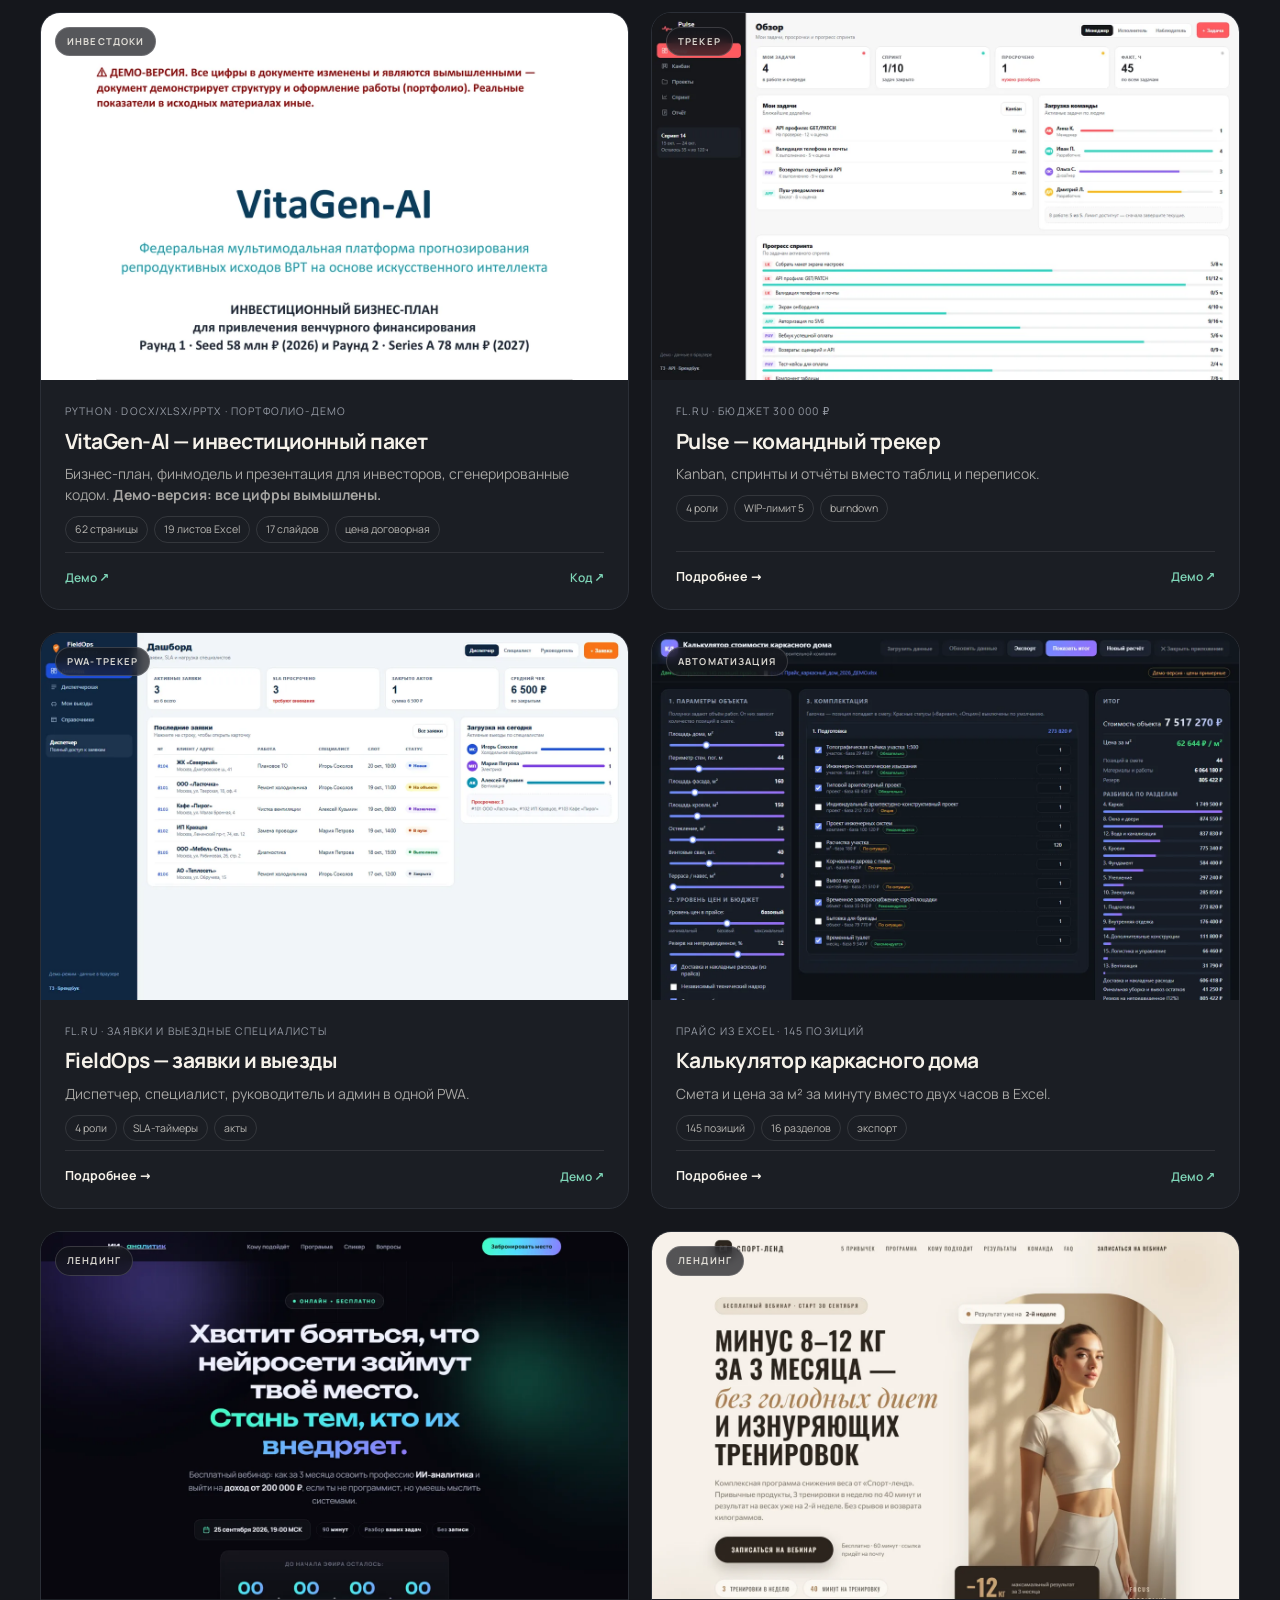
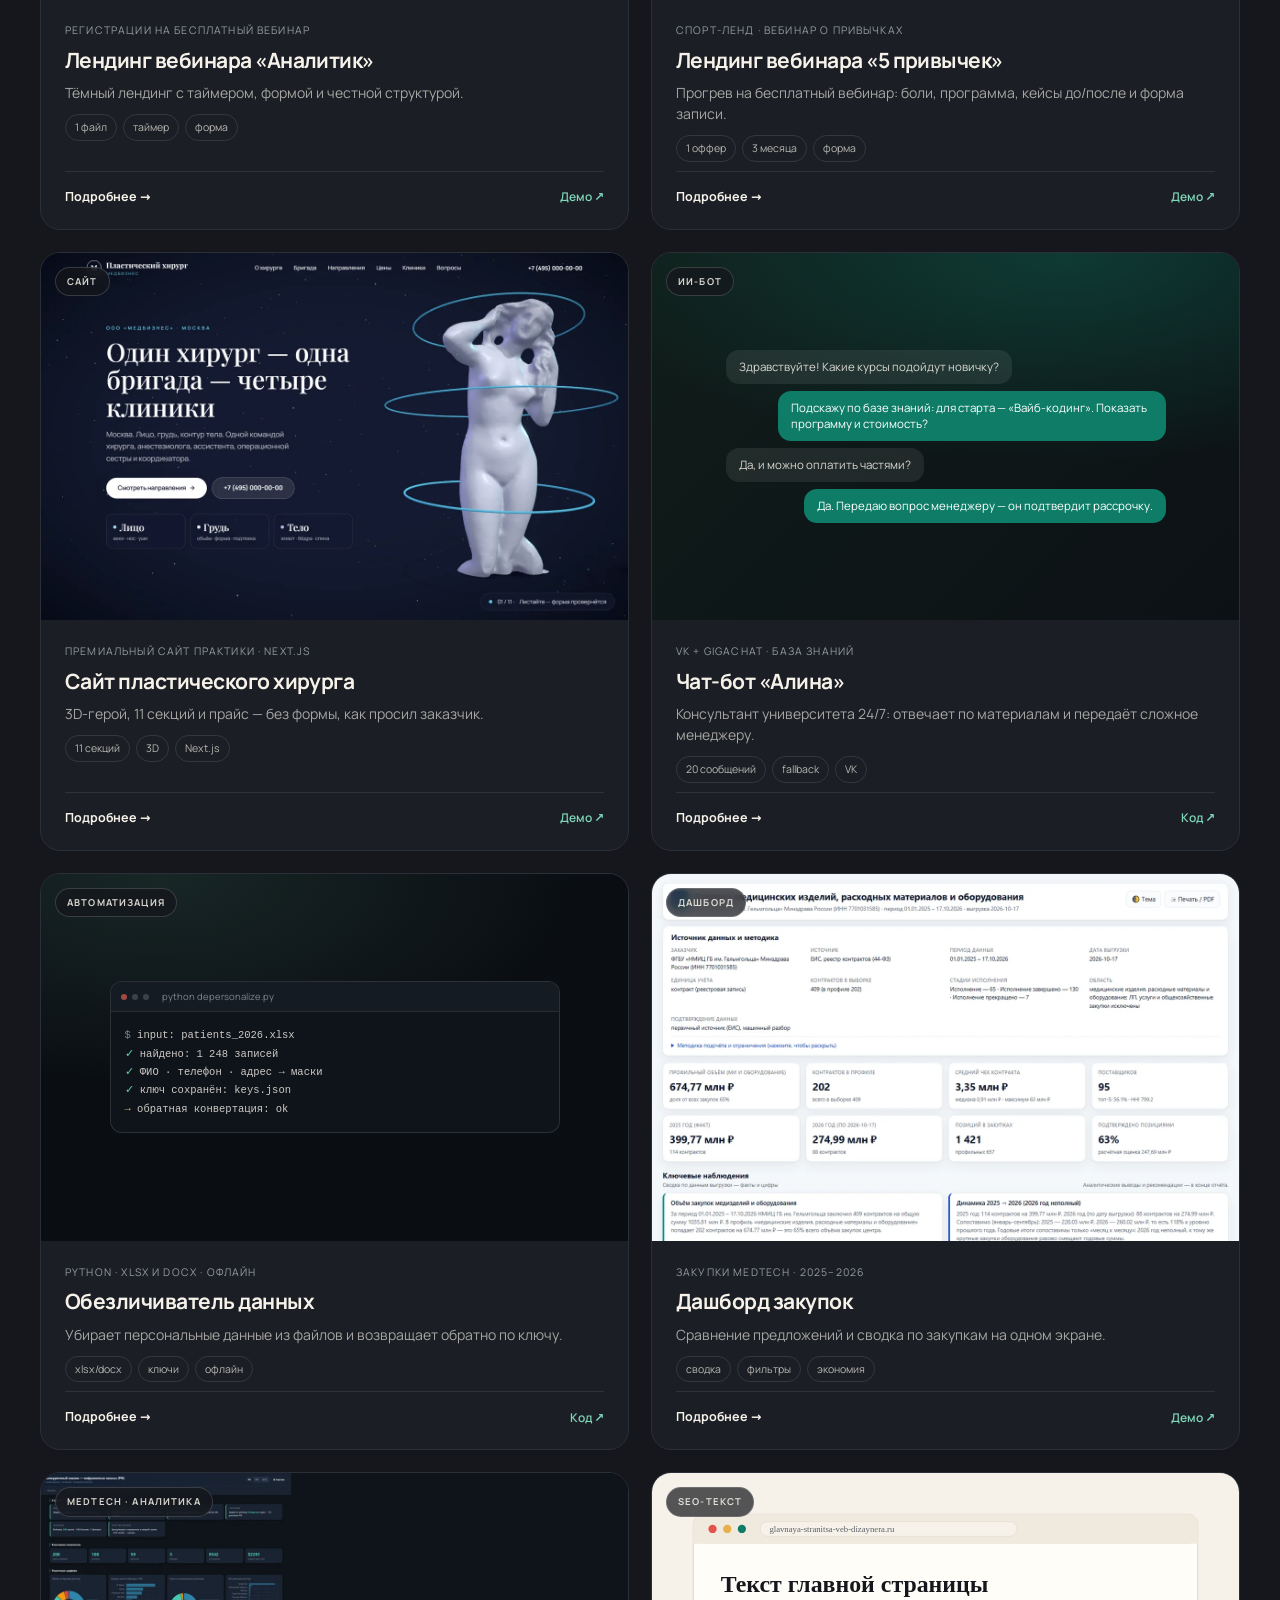
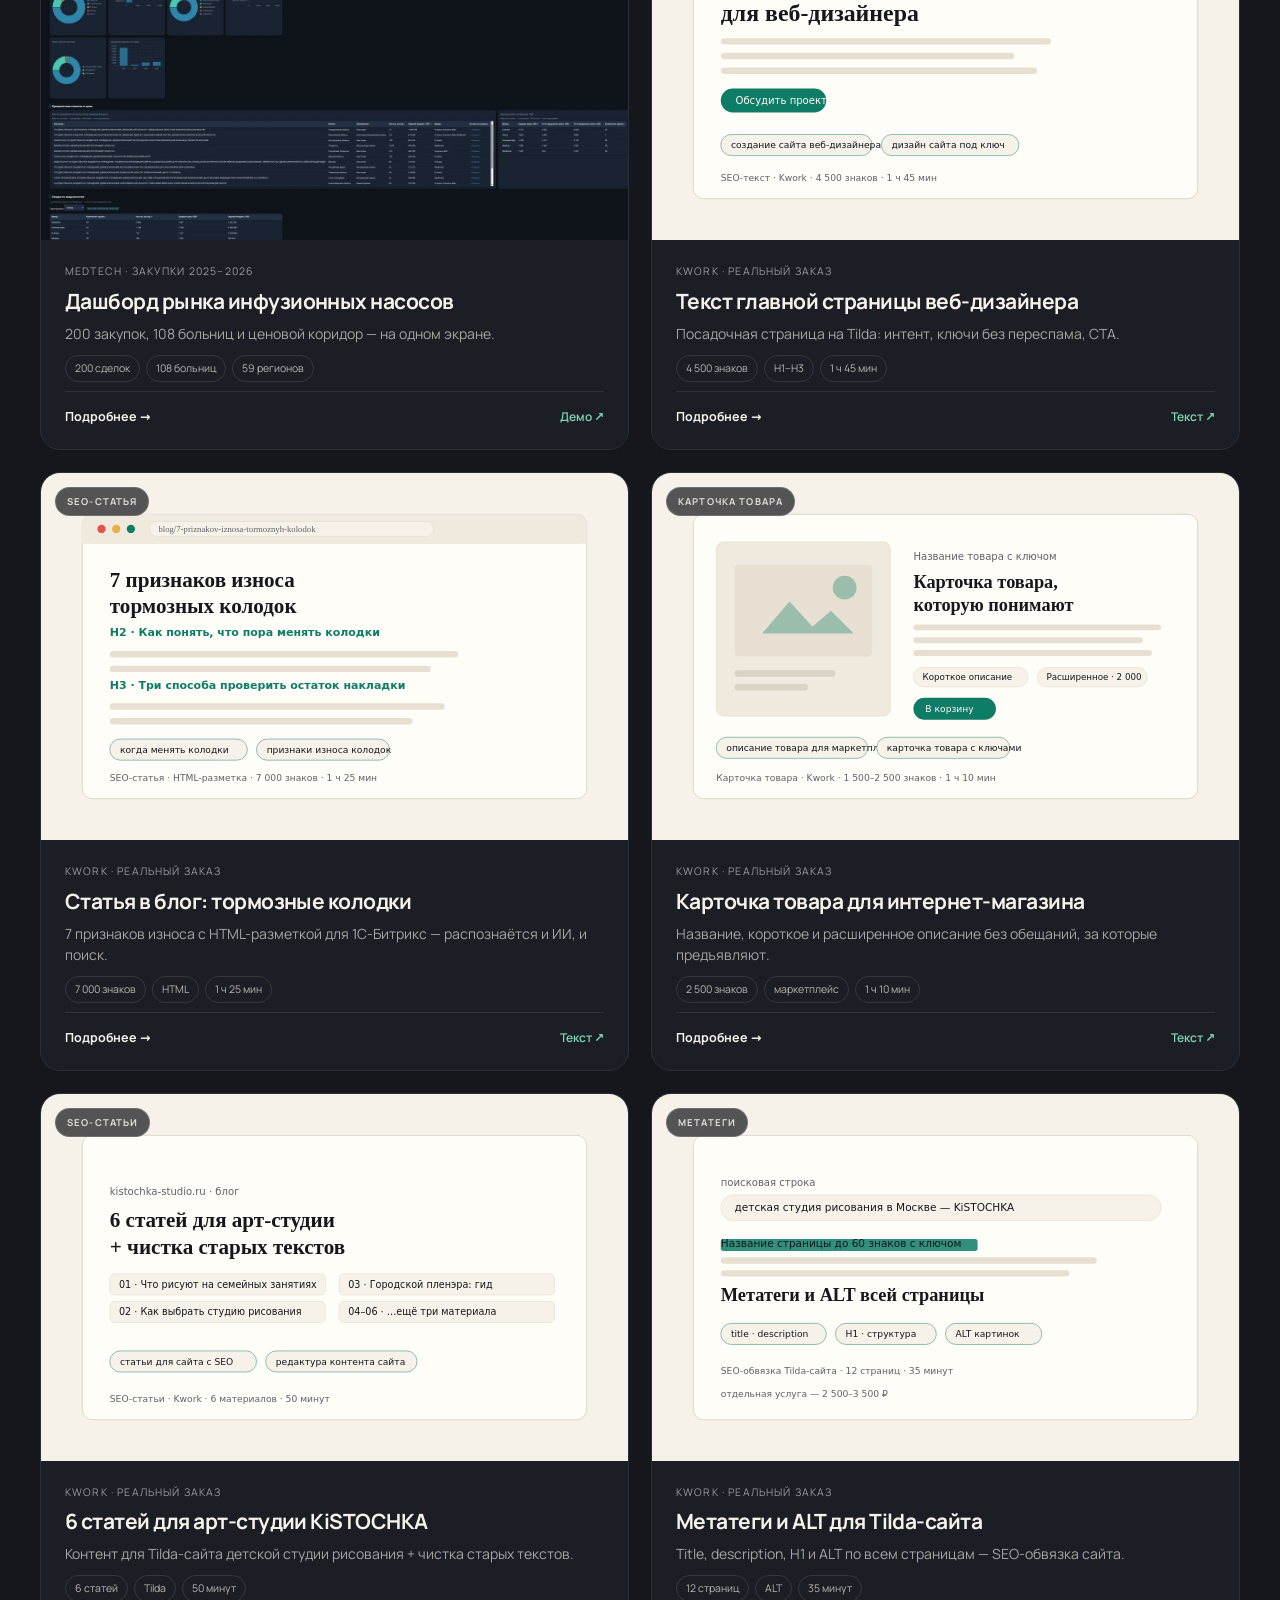
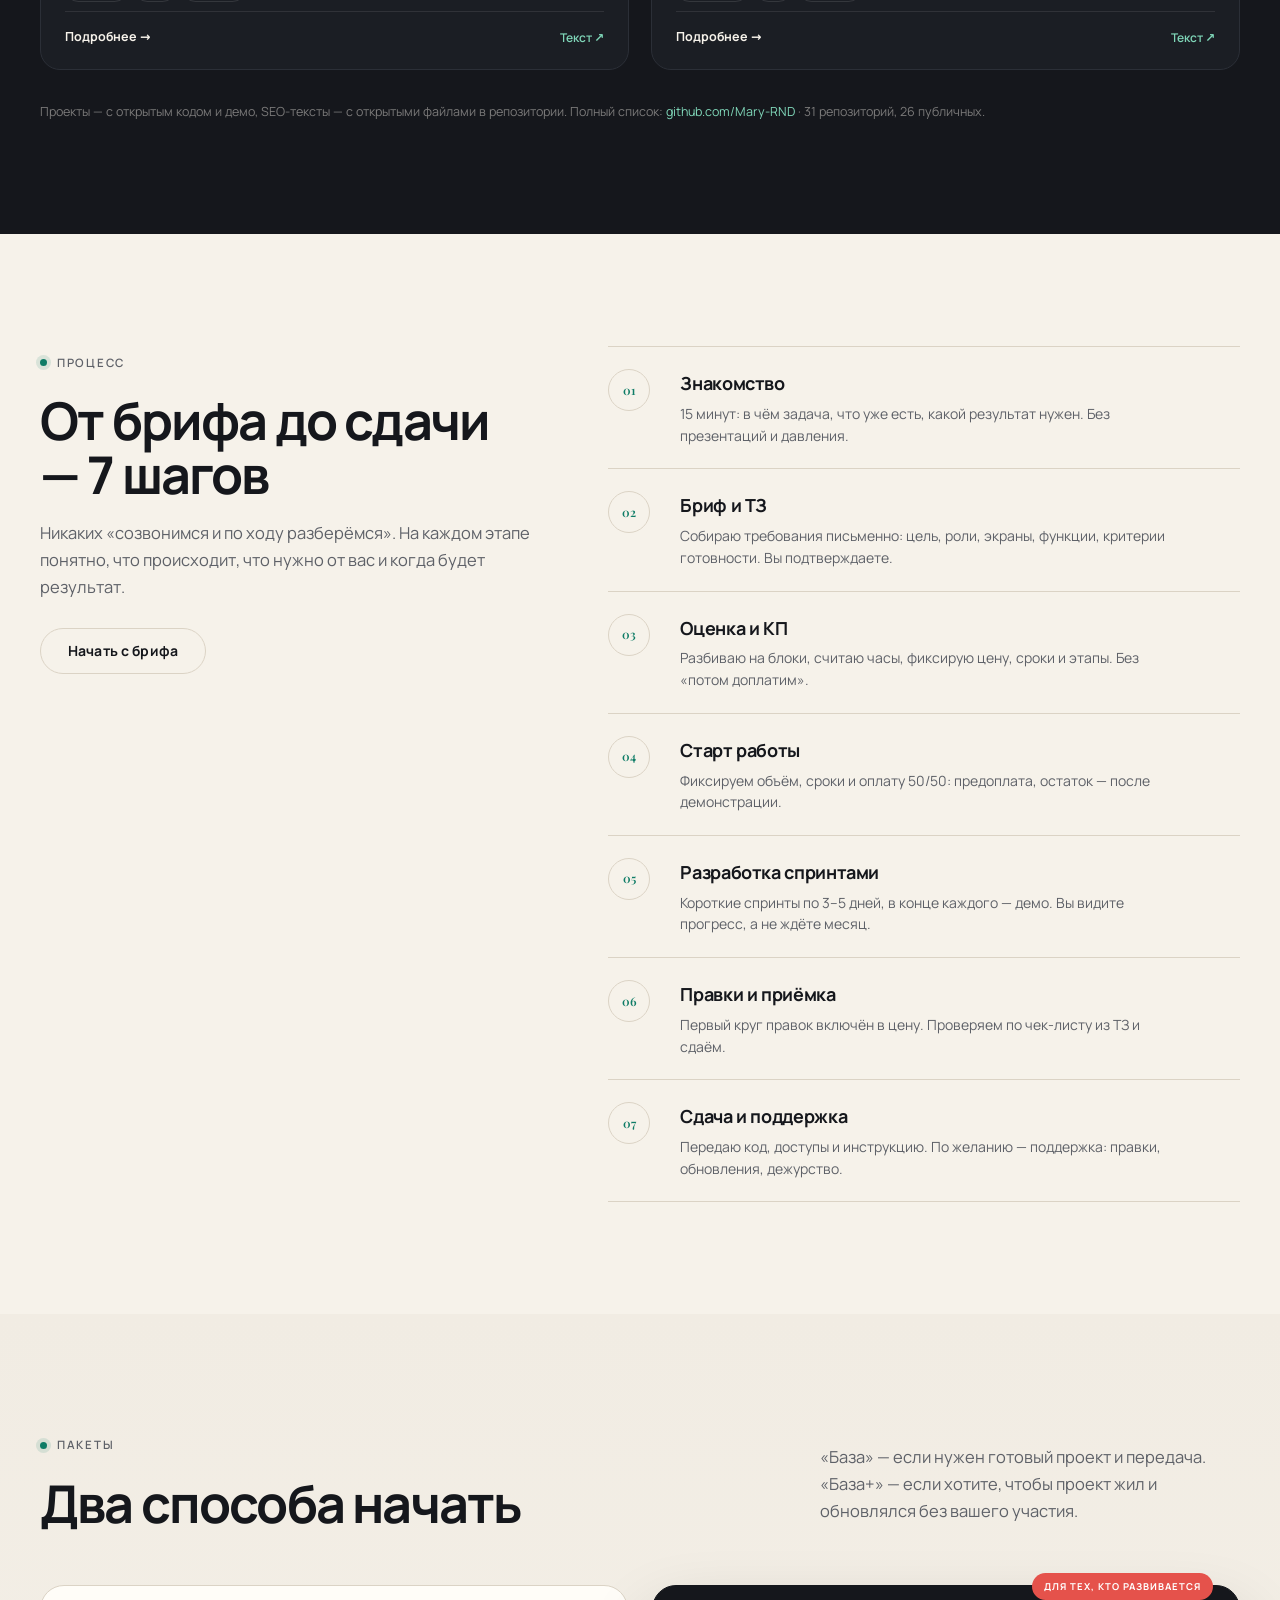
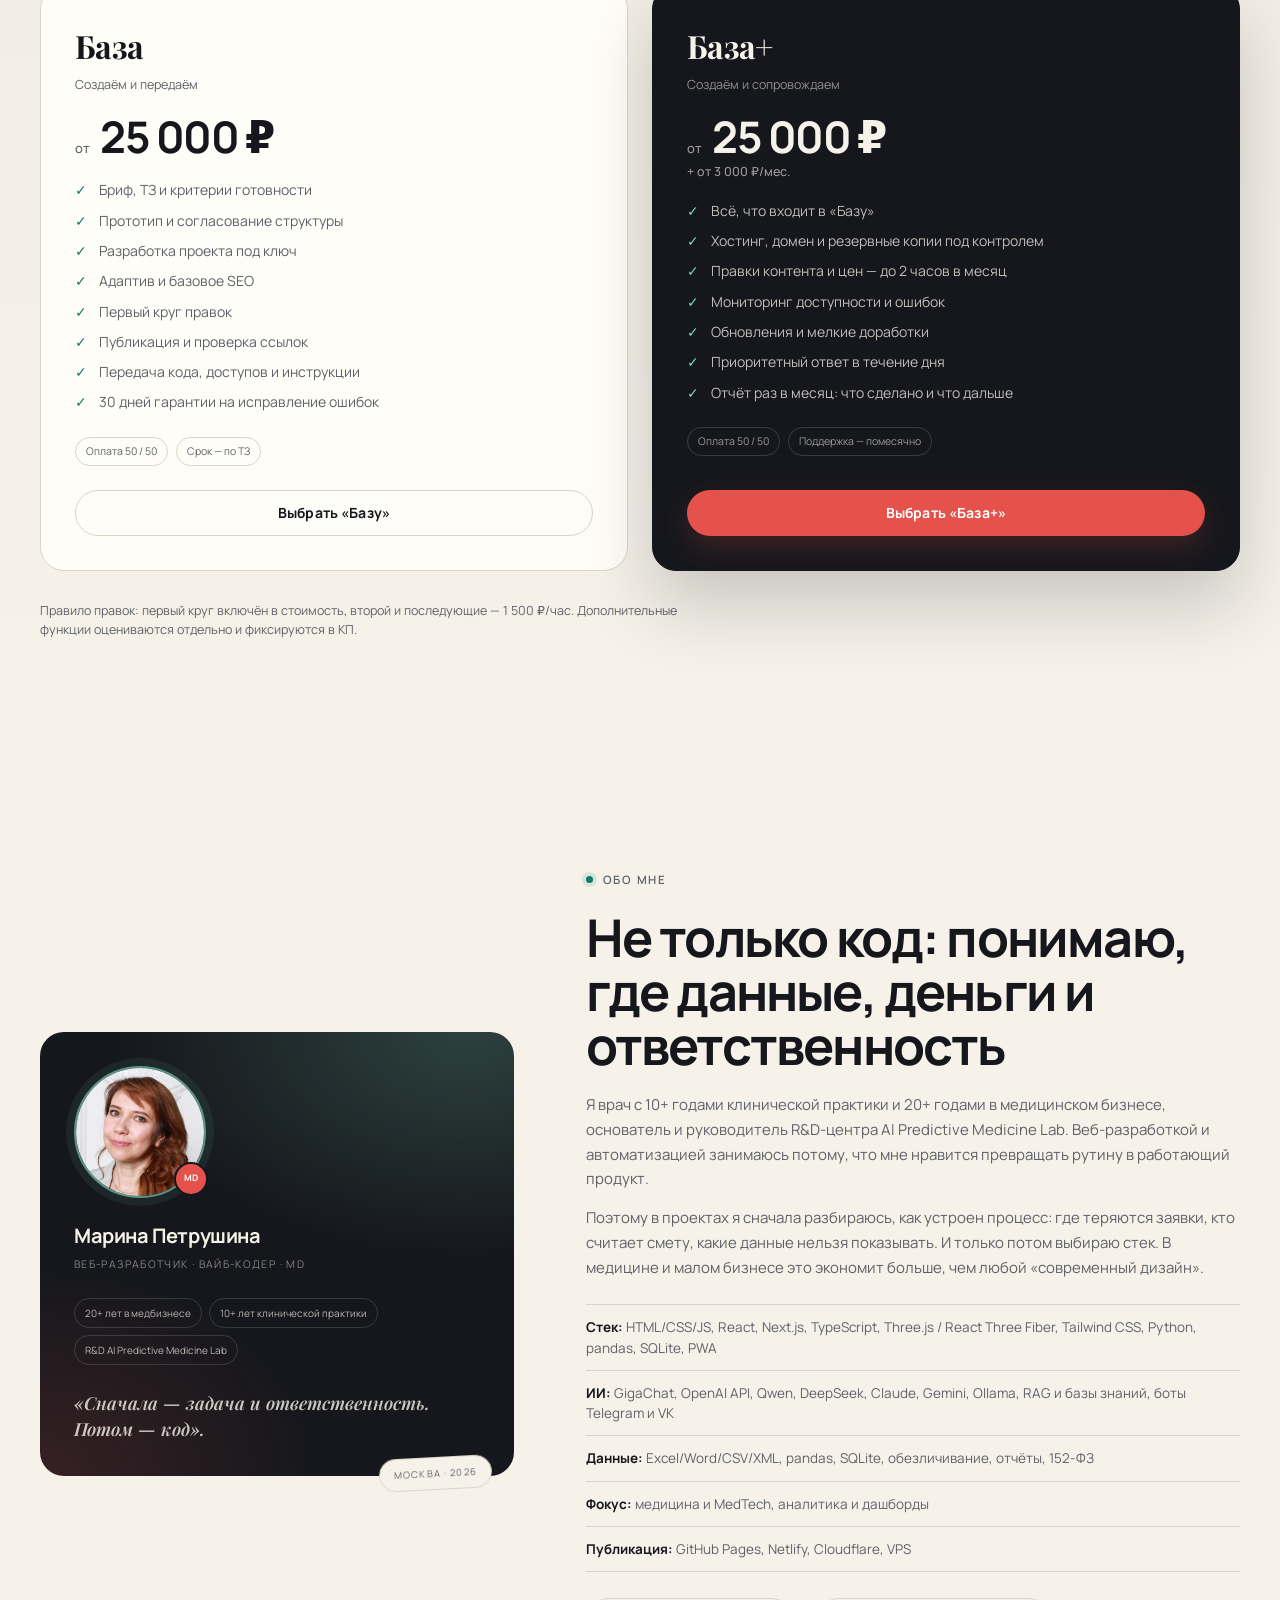
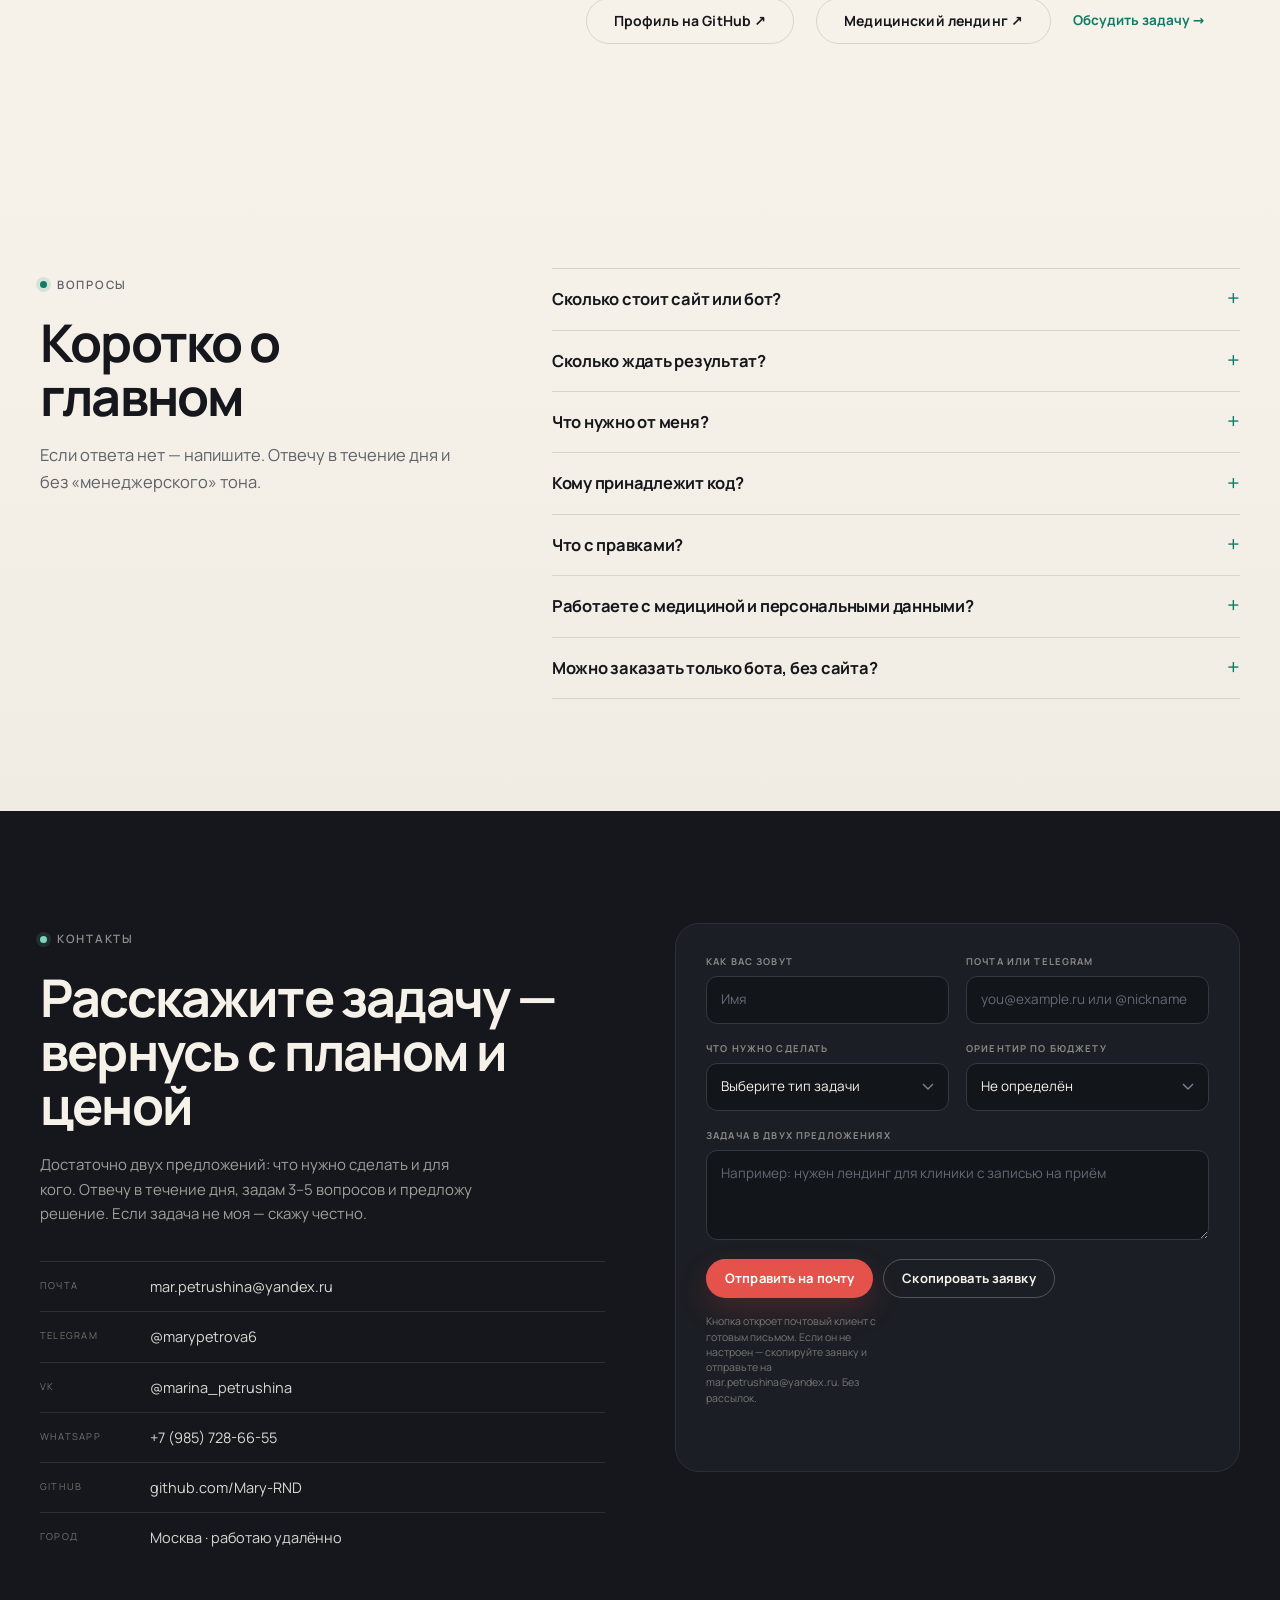
==== commit f9c2db29: "Кейсы: 4 лид-магнита в портфолио — обложки, цены, ссылки на страницы и PDF" ====
--- a/index.html
+++ b/index.html
@@ -141,8 +141,8 @@
 
     <div class="container">
       <ul class="stats">
-        <li><strong data-count="26">26</strong><span>репозиториев на GitHub · 20 публичных</span></li>
-        <li><strong data-count="16">16</strong><span>кейсов в портфолио</span></li>
+        <li><strong data-count="31">31</strong><span>репозиторий на GitHub · 26 публичных</span></li>
+        <li><strong data-count="20">20</strong><span>кейсов в портфолио</span></li>
         <li><strong data-count="145">145</strong><span>позиций в калькуляторе смет</span></li>
         <li><strong>24/7</strong><span>отвечает ИИ-бот по базе знаний</span></li>
       </ul>
@@ -337,11 +337,12 @@
           <p class="eyebrow eyebrow-light"><span class="eyebrow-dot"></span> Портфолио</p>
           <h2>Кейсы, которые можно открыть</h2>
         </div>
-        <p class="section-lead">Не скриншоты «для красоты»: у каждого проекта есть живое демо или открытый код. Нажмите «Подробнее», чтобы увидеть задачу, решение и результат.</p>
+        <p class="section-lead">Не скриншоты «для красоты»: у каждого проекта есть живое демо, открытый код или страница с PDF. Нажмите «Подробнее», чтобы увидеть задачу, решение и результат.</p>
       </div>
 
       <div class="filters" role="tablist" aria-label="Фильтр кейсов">
         <button class="filter is-active" data-filter="all" role="tab" aria-selected="true">Все</button>
+        <button class="filter" data-filter="lead" role="tab" aria-selected="false">Лид-магниты</button>
         <button class="filter" data-filter="site" role="tab" aria-selected="false">Сайты</button>
         <button class="filter" data-filter="bot" role="tab" aria-selected="false">Боты</button>
         <button class="filter" data-filter="tracker" role="tab" aria-selected="false">Трекеры</button>
@@ -353,6 +354,74 @@
       </div>
 
       <div class="cases-grid" id="cases-grid">
+        <article class="case-card reveal" data-cat="lead" data-case="lead-nedvizhimost">
+          <div class="case-media">
+            <img src="assets/img/lead-nedvizhimost.webp" alt="Чек-лист «Проверка квартиры до покупки» — обложка и страницы" width="1280" height="800" loading="lazy">
+            <span class="case-tag">Лид-магнит</span>
+          </div>
+          <div class="case-body">
+            <p class="case-kicker">FL.ru · недвижимость · 9 страниц</p>
+            <h3>Чек-лист «Проверка квартиры до покупки»</h3>
+            <p>Премиальный чек-лист для агентства недвижимости: 6 блоков проверки, 5 шагов и CTA на консультацию.</p>
+            <ul class="case-facts"><li>9 страниц</li><li>люкс-дизайн</li><li>3 500 ₽</li></ul>
+            <div class="case-actions">
+              <button class="case-more" data-open="lead-nedvizhimost">Подробнее <span>→</span></button>
+              <a href="https://mary-rnd.github.io/lead-magnet-nedvizhimost/" target="_blank" rel="noopener">Страница ↗</a>
+            </div>
+          </div>
+        </article>
+
+        <article class="case-card reveal" data-cat="lead" data-case="lead-1000-zayavok">
+          <div class="case-media">
+            <img src="assets/img/lead-1000-zayavok.webp" alt="Гайд «7 шагов к 1000 заявок за 30 дней» — обложка и слайды" width="1280" height="800" loading="lazy">
+            <span class="case-tag">Гайд</span>
+          </div>
+          <div class="case-body">
+            <p class="case-kicker">FL.ru · недвижимость · 12 слайдов</p>
+            <h3>Гайд «7 шагов к 1000 заявок за 30 дней»</h3>
+            <p>Гайд-презентация 16:9 для агентства: нормативы, сроки, чек-лист первого звонка и CTA на разбор сайта.</p>
+            <ul class="case-facts"><li>12 слайдов</li><li>B2B</li><li>7 000 ₽</li></ul>
+            <div class="case-actions">
+              <button class="case-more" data-open="lead-1000-zayavok">Подробнее <span>→</span></button>
+              <a href="https://mary-rnd.github.io/lead-magnet-1000-zayavok/" target="_blank" rel="noopener">Страница ↗</a>
+            </div>
+          </div>
+        </article>
+
+        <article class="case-card reveal" data-cat="lead" data-case="lead-lunnyy">
+          <div class="case-media">
+            <img src="assets/img/lead-lunnyy.webp" alt="Лунный чек-лист на 25 дней — обложка и страницы тетради" width="1280" height="800" loading="lazy">
+            <span class="case-tag">Чек-лист</span>
+          </div>
+          <div class="case-body">
+            <p class="case-kicker">FL.ru · астрология · 11 страниц</p>
+            <h3>Лунный чек-лист на 25 дней</h3>
+            <p>Рабочая тетрадь астролога: 7 фаз, задания и лист наблюдений — без обещаний, с дисклеймером.</p>
+            <ul class="case-facts"><li>11 страниц</li><li>7 фаз</li><li>3 500 ₽</li></ul>
+            <div class="case-actions">
+              <button class="case-more" data-open="lead-lunnyy">Подробнее <span>→</span></button>
+              <a href="https://mary-rnd.github.io/lead-magnet-lunnyy-checklist/" target="_blank" rel="noopener">Страница ↗</a>
+            </div>
+          </div>
+        </article>
+
+        <article class="case-card reveal" data-cat="lead" data-case="lead-wildberries">
+          <div class="case-media">
+            <img src="assets/img/lead-wildberries.webp" alt="Гайд «Wildberries: 7 шагов от нуля до продаж» — обложка и страницы" width="1280" height="800" loading="lazy">
+            <span class="case-tag">Гайд</span>
+          </div>
+          <div class="case-body">
+            <p class="case-kicker">FL.ru · маркетплейсы · 17 страниц</p>
+            <h3>Wildberries: 7 шагов от нуля до продаж</h3>
+            <p>Большой гайд для селлеров: юнит-экономика, поставка на склад, карточка с высоким CTR и чек-лист запуска.</p>
+            <ul class="case-facts"><li>17 страниц</li><li>7 шагов</li><li>4 500 ₽</li></ul>
+            <div class="case-actions">
+              <button class="case-more" data-open="lead-wildberries">Подробнее <span>→</span></button>
+              <a href="https://mary-rnd.github.io/lead-magnet-wildberries/" target="_blank" rel="noopener">Страница ↗</a>
+            </div>
+          </div>
+        </article>
+
         <article class="case-card reveal" data-cat="med analytics" data-case="vitagen">
           <div class="case-media">
             <img src="assets/img/vitagen-demo.webp" alt="VitaGen-AI — демо-пакет инвестиционной документации" width="1280" height="800" loading="lazy">
@@ -638,7 +707,7 @@
         </article>
       </div>
 
-      <p class="cases-note">Проекты — с открытым кодом и демо, SEO-тексты — с открытыми файлами в репозитории. Полный список: <a href="https://github.com/Mary-RND?tab=repositories" target="_blank" rel="noopener">github.com/Mary-RND</a> · 26 репозиториев, 20 публичных.</p>
+      <p class="cases-note">Проекты — с открытым кодом и демо, SEO-тексты — с открытыми файлами в репозитории. Полный список: <a href="https://github.com/Mary-RND?tab=repositories" target="_blank" rel="noopener">github.com/Mary-RND</a> · 31 репозиторий, 26 публичных.</p>
     </div>
   </section>
 
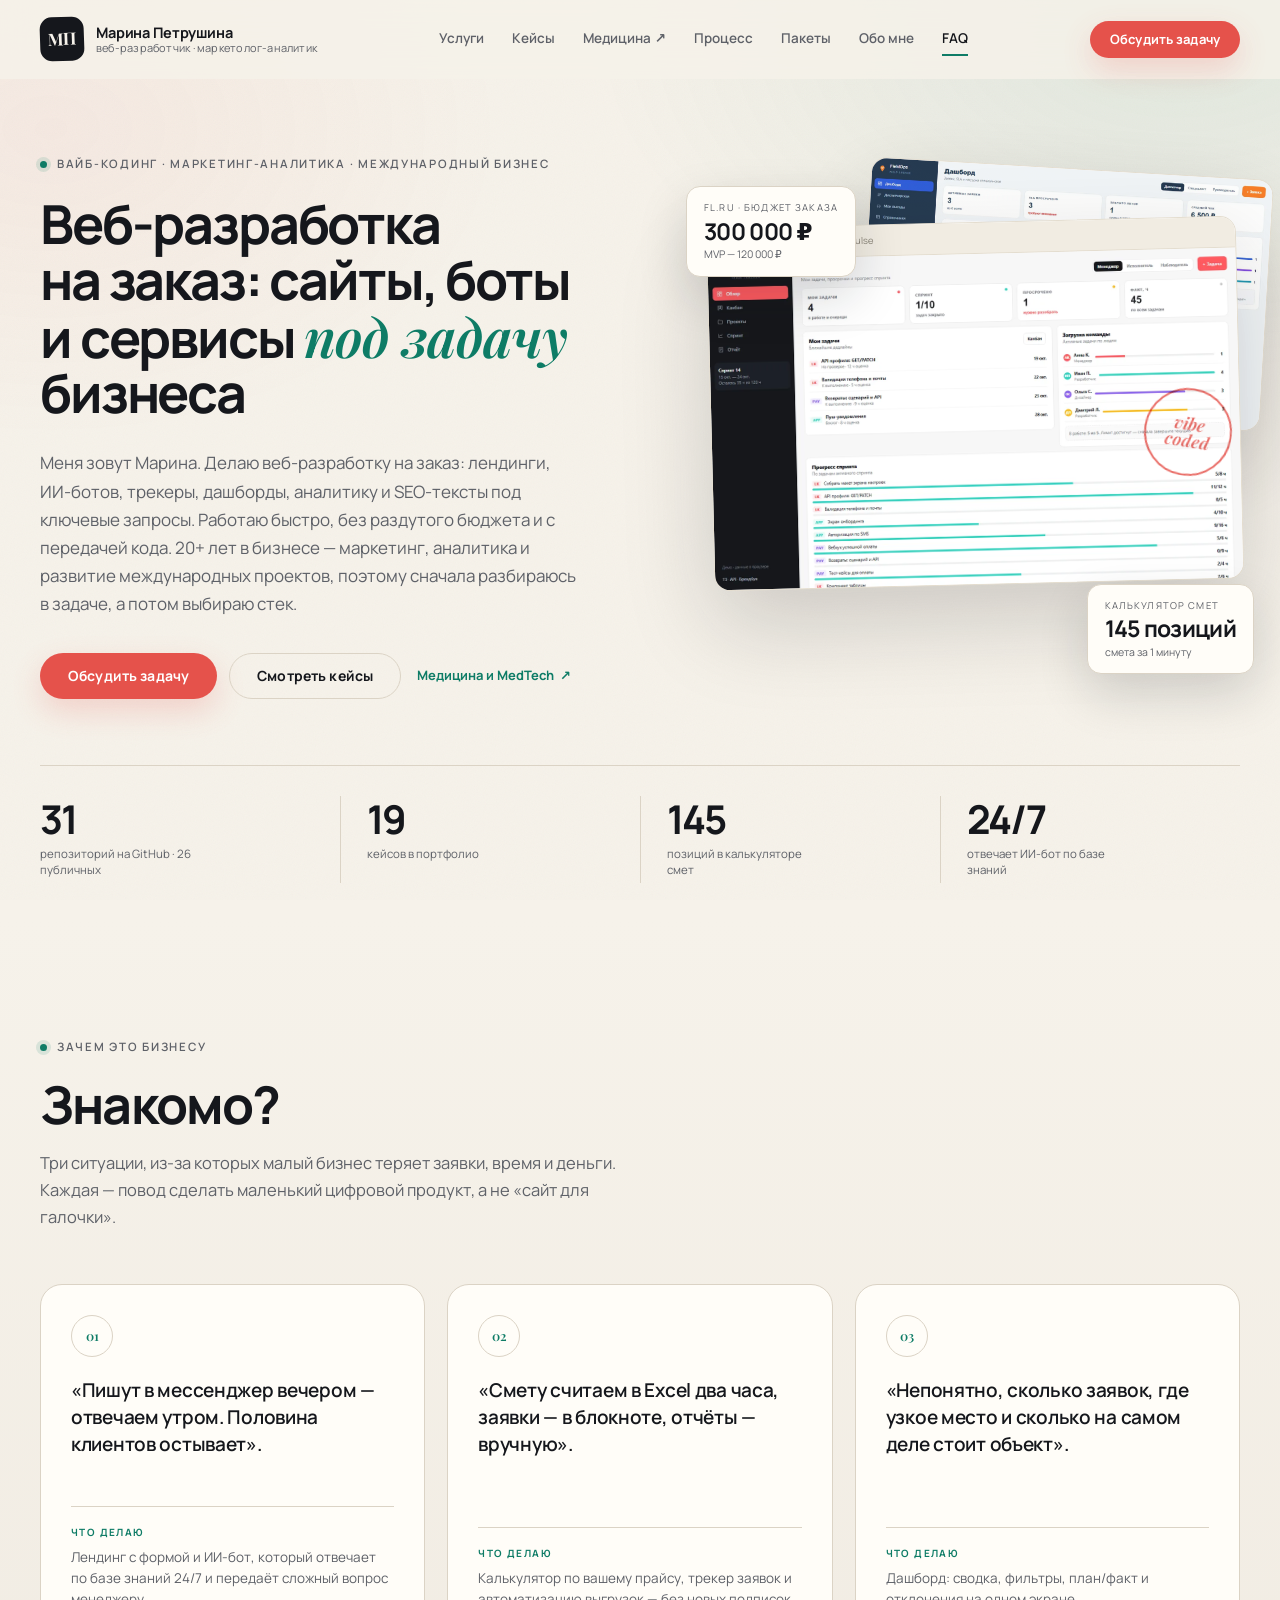
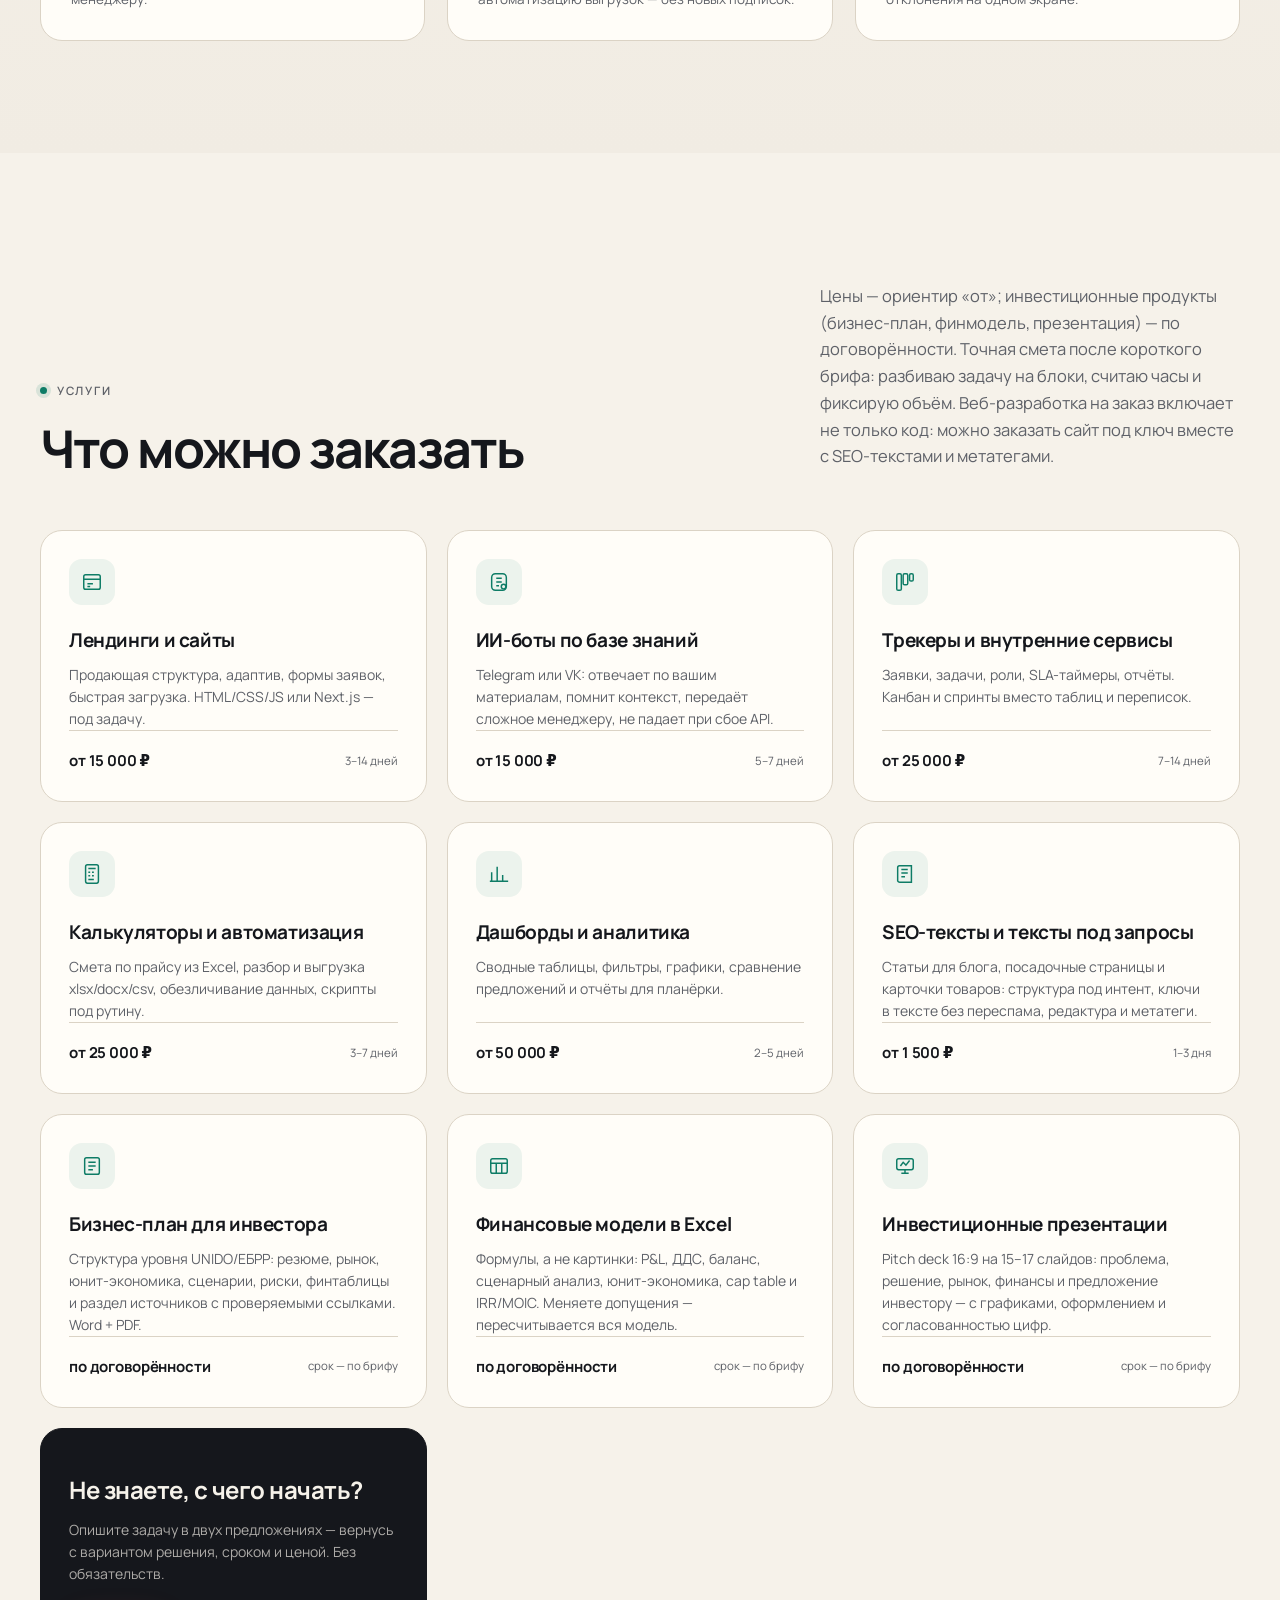
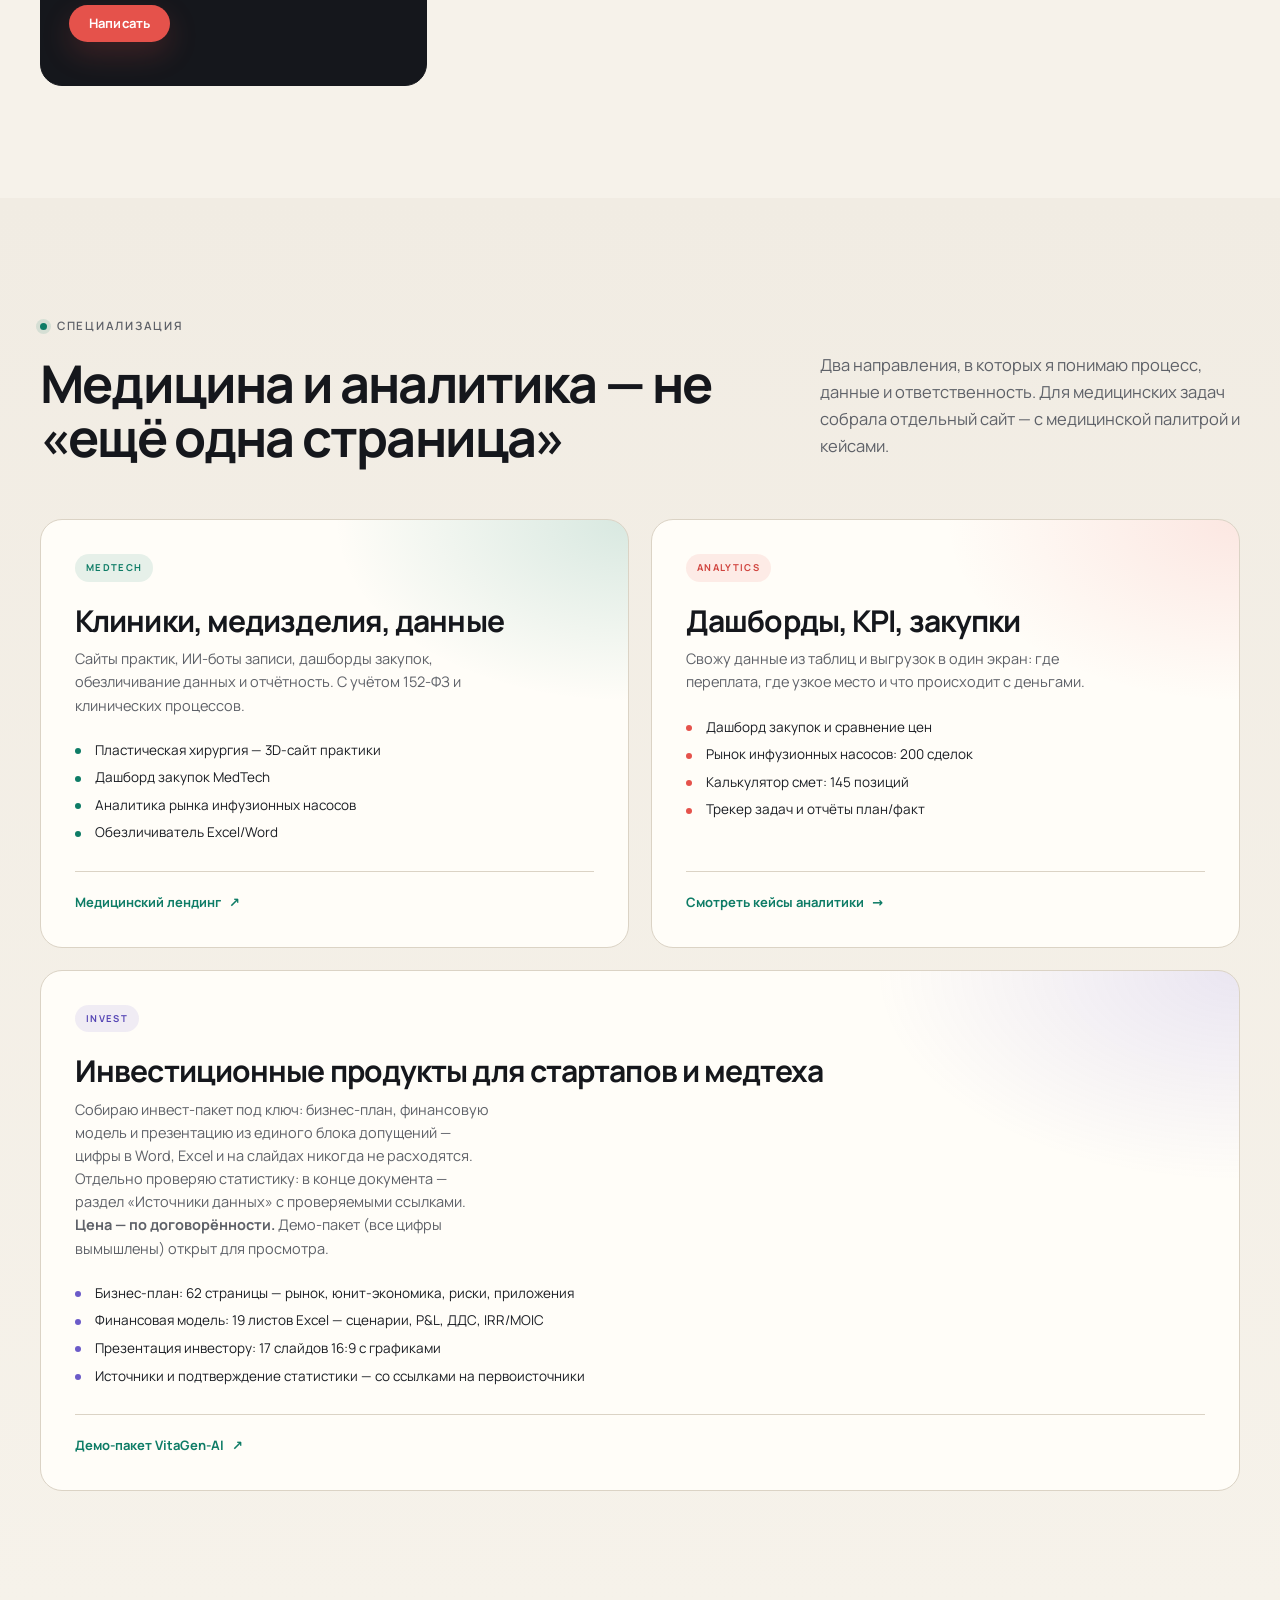
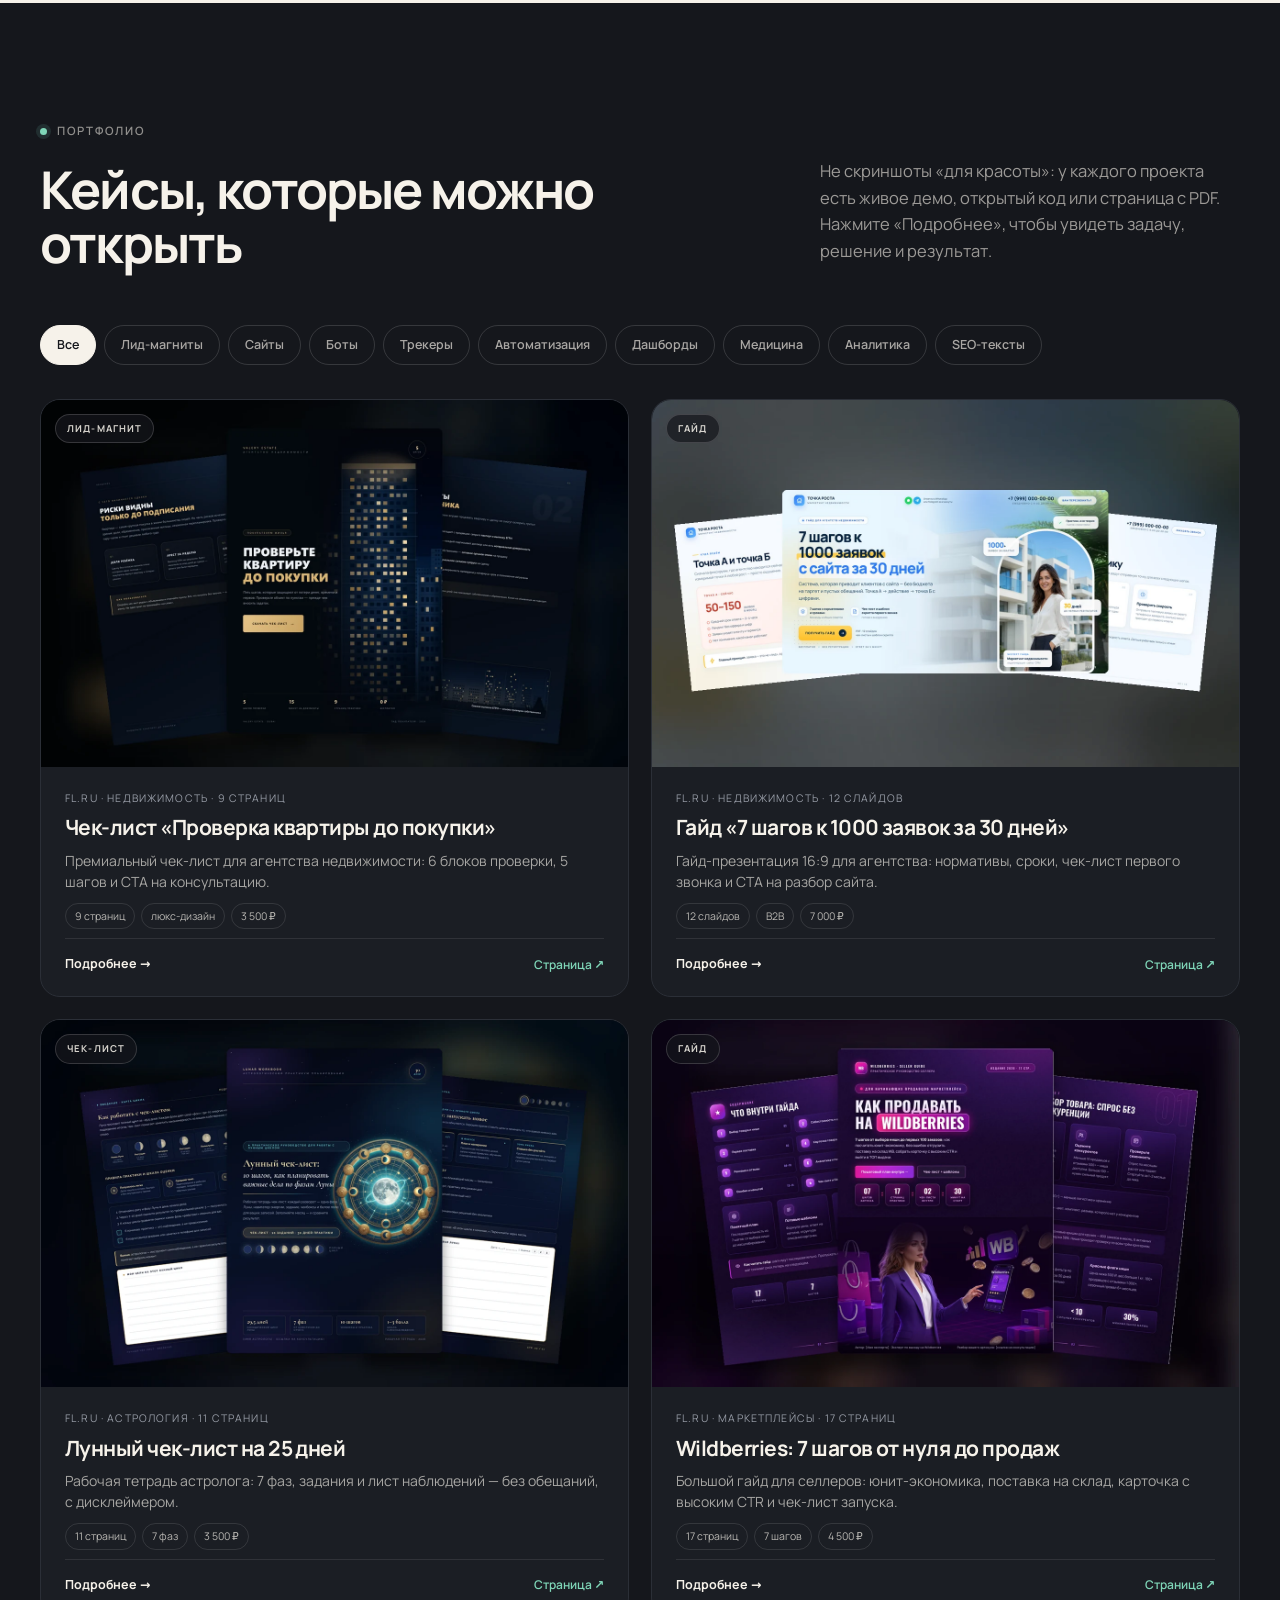
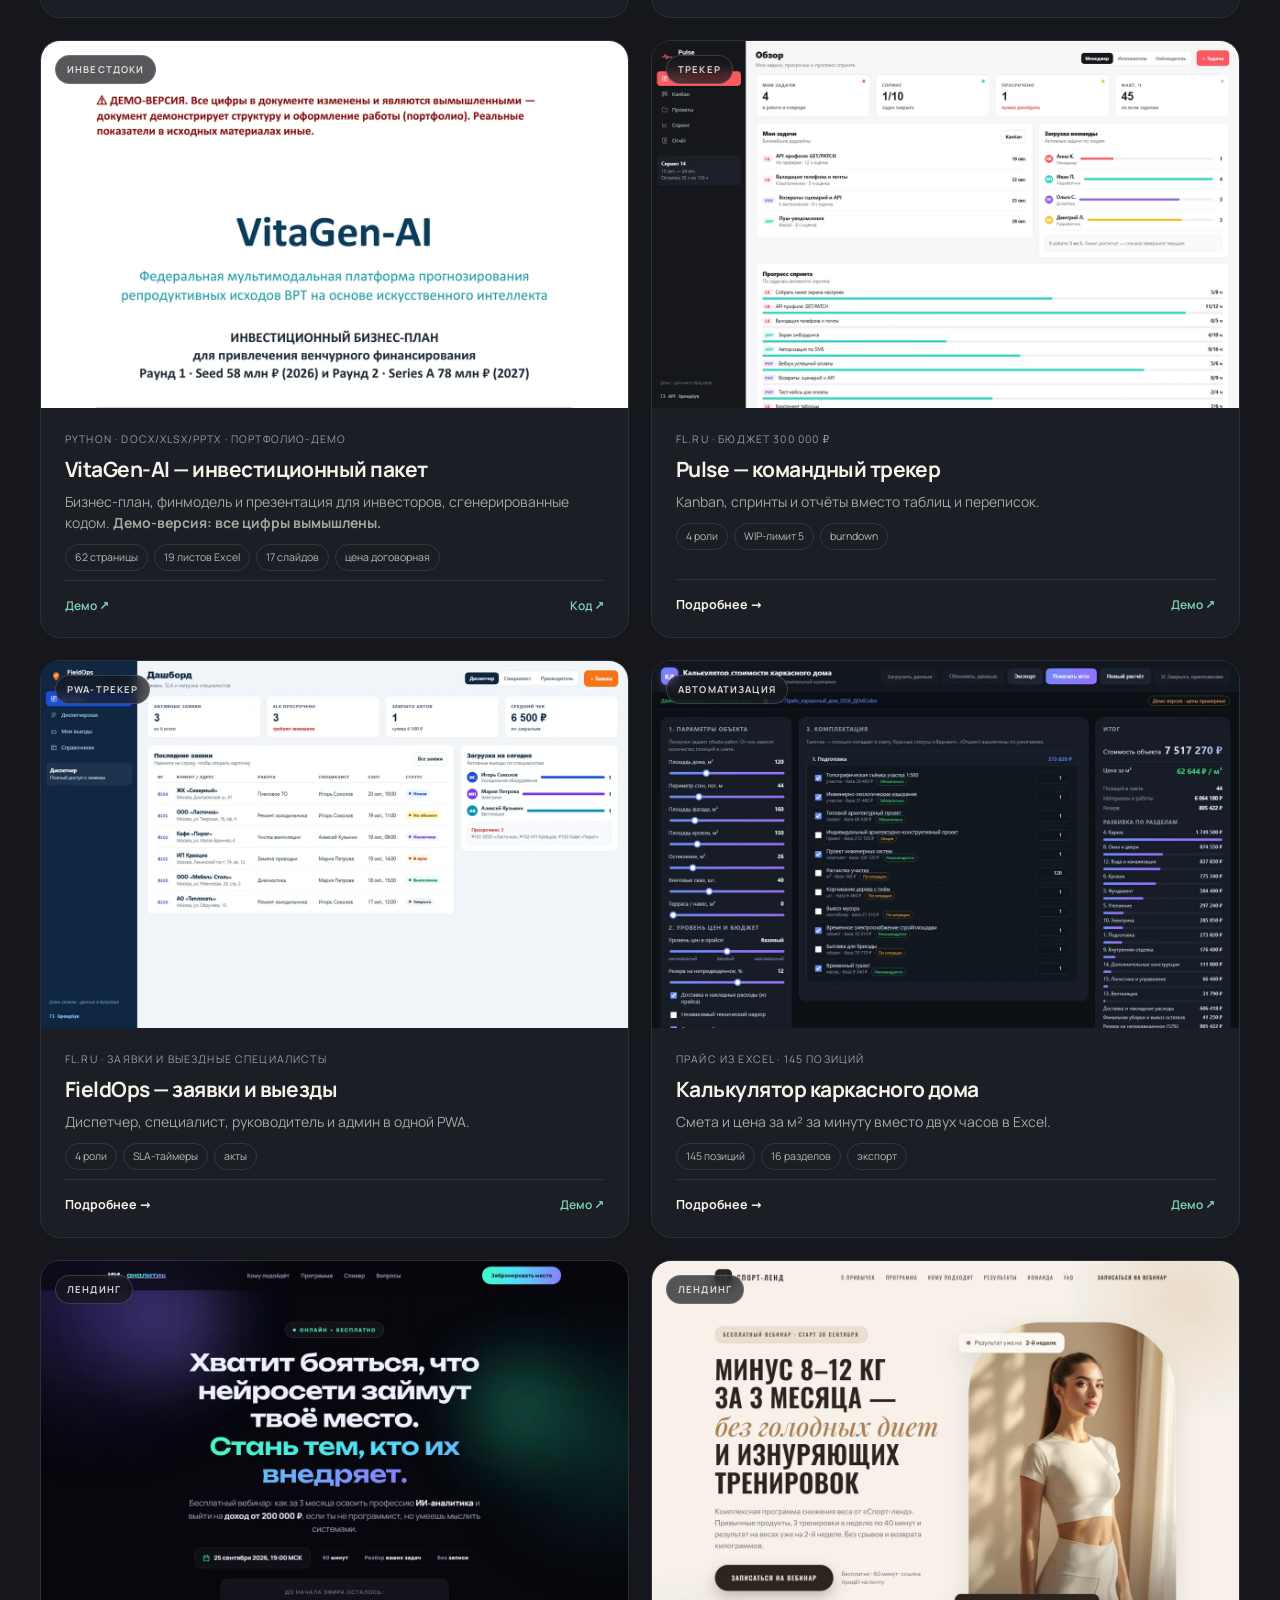
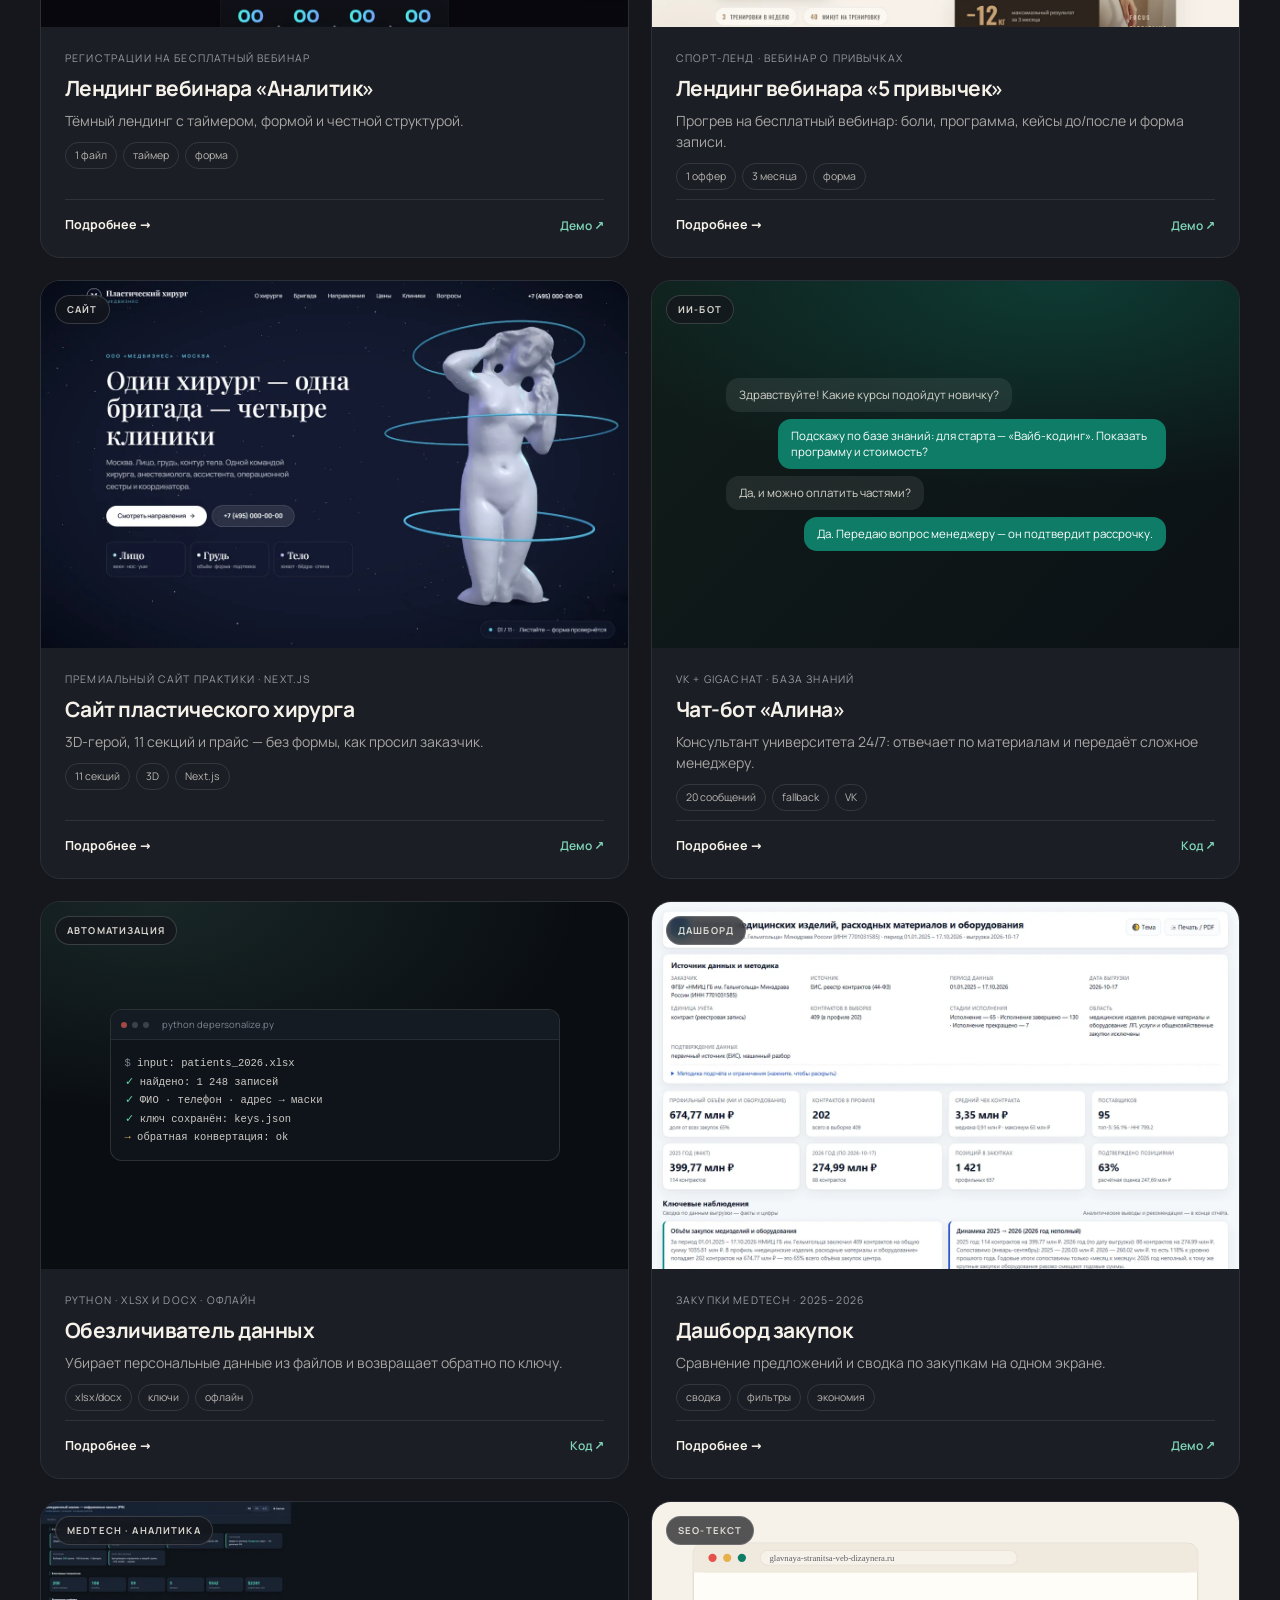
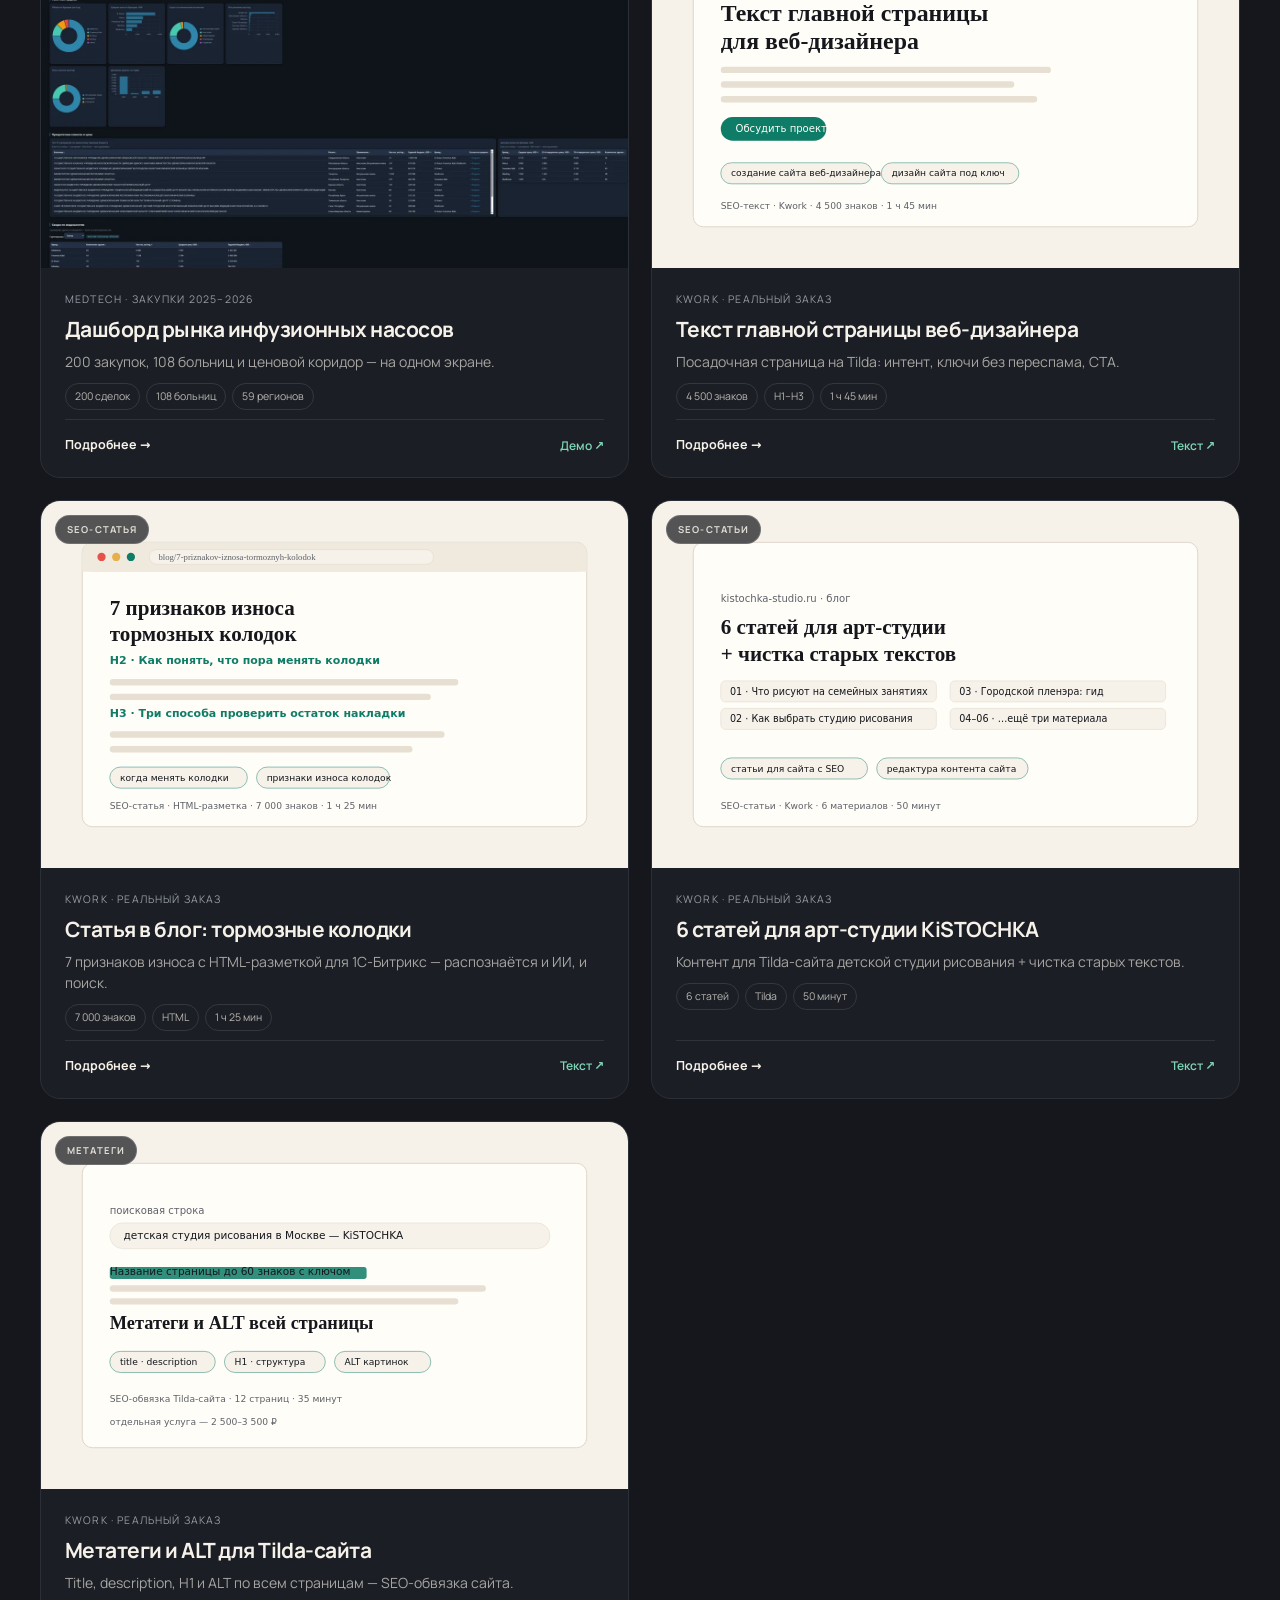
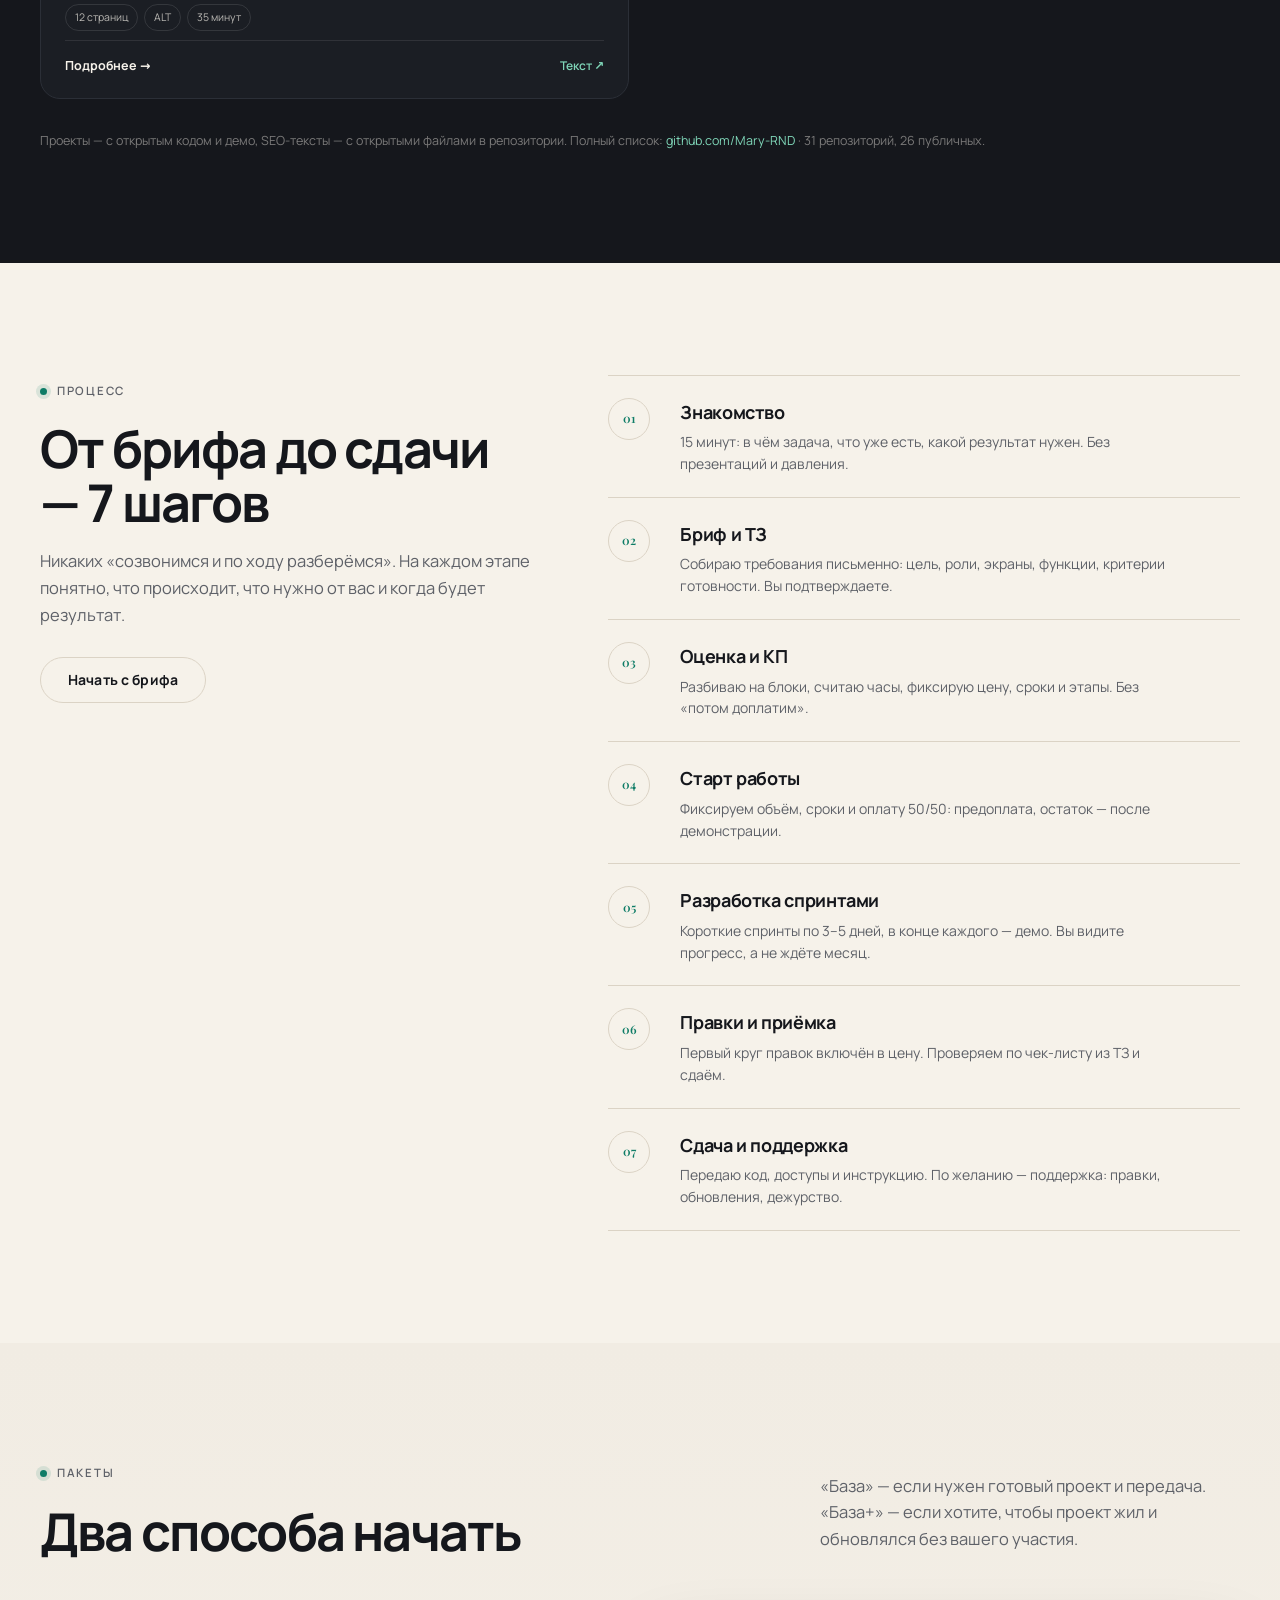
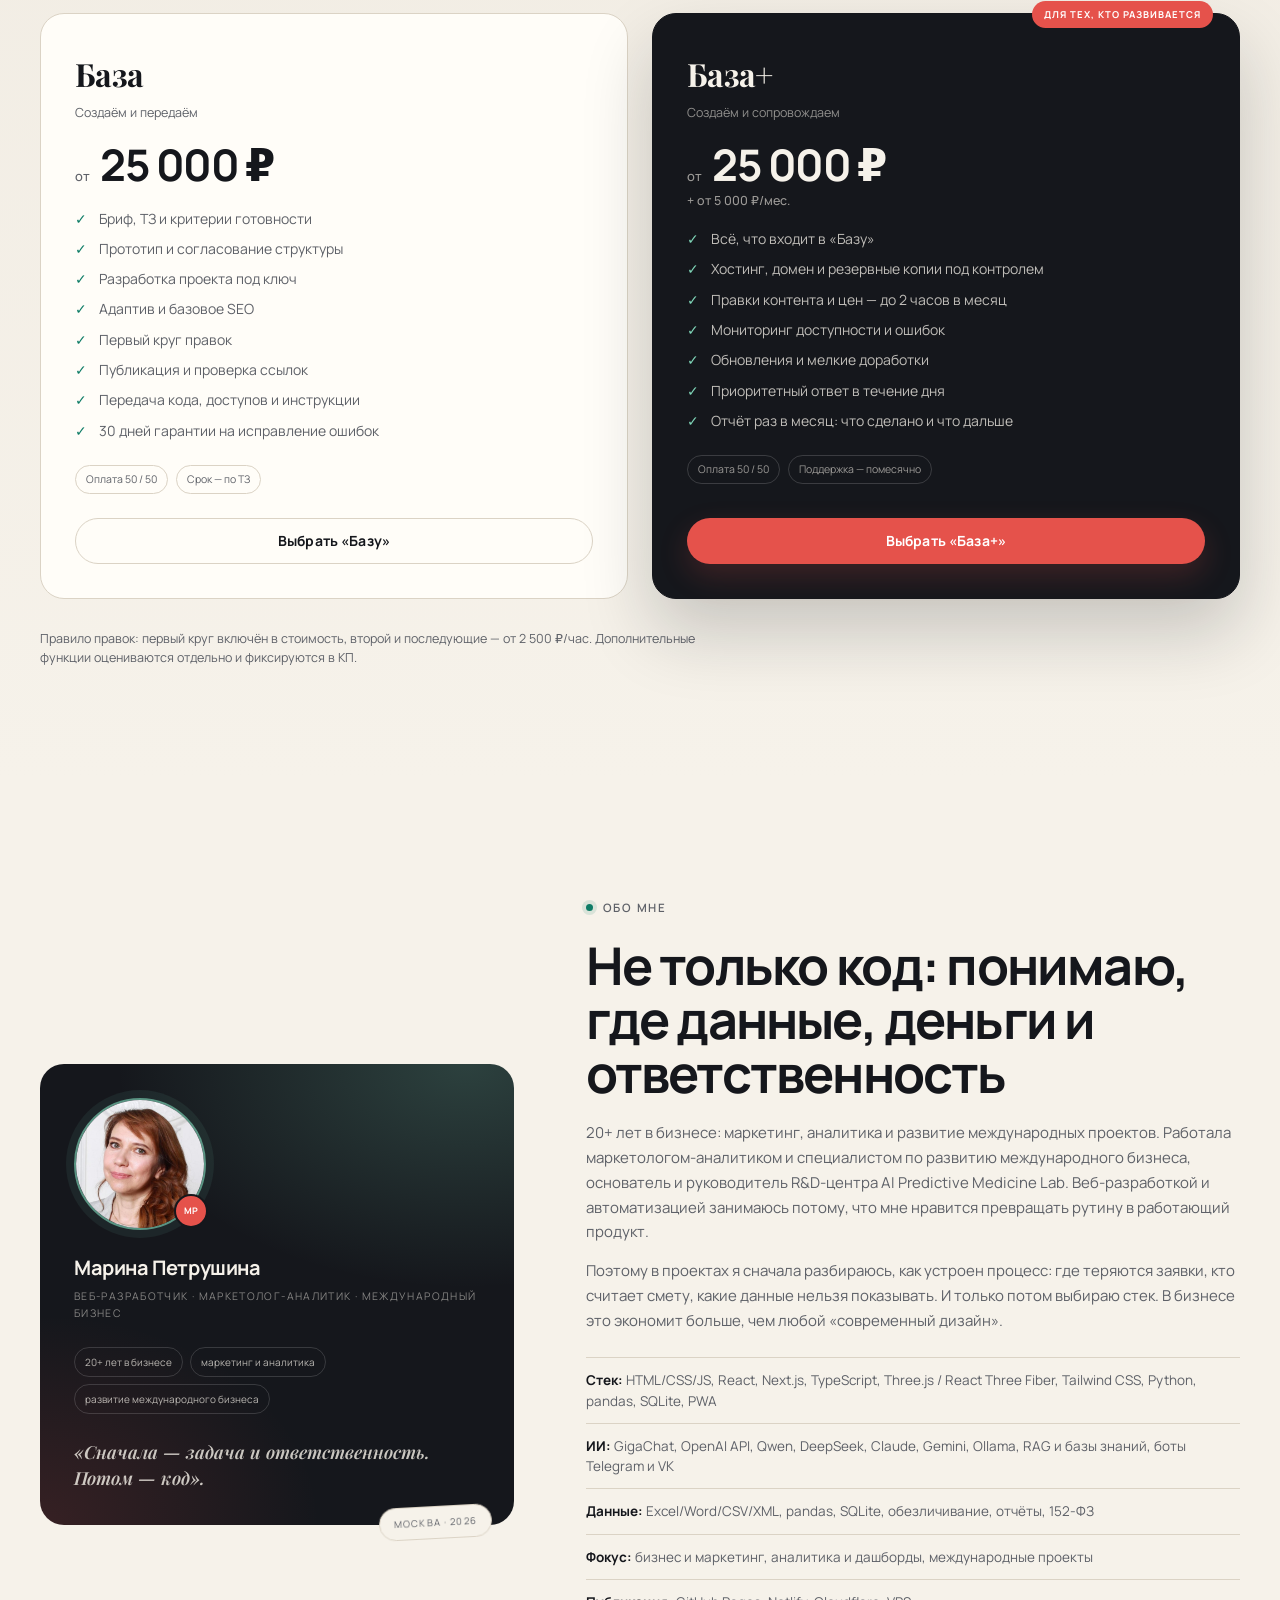
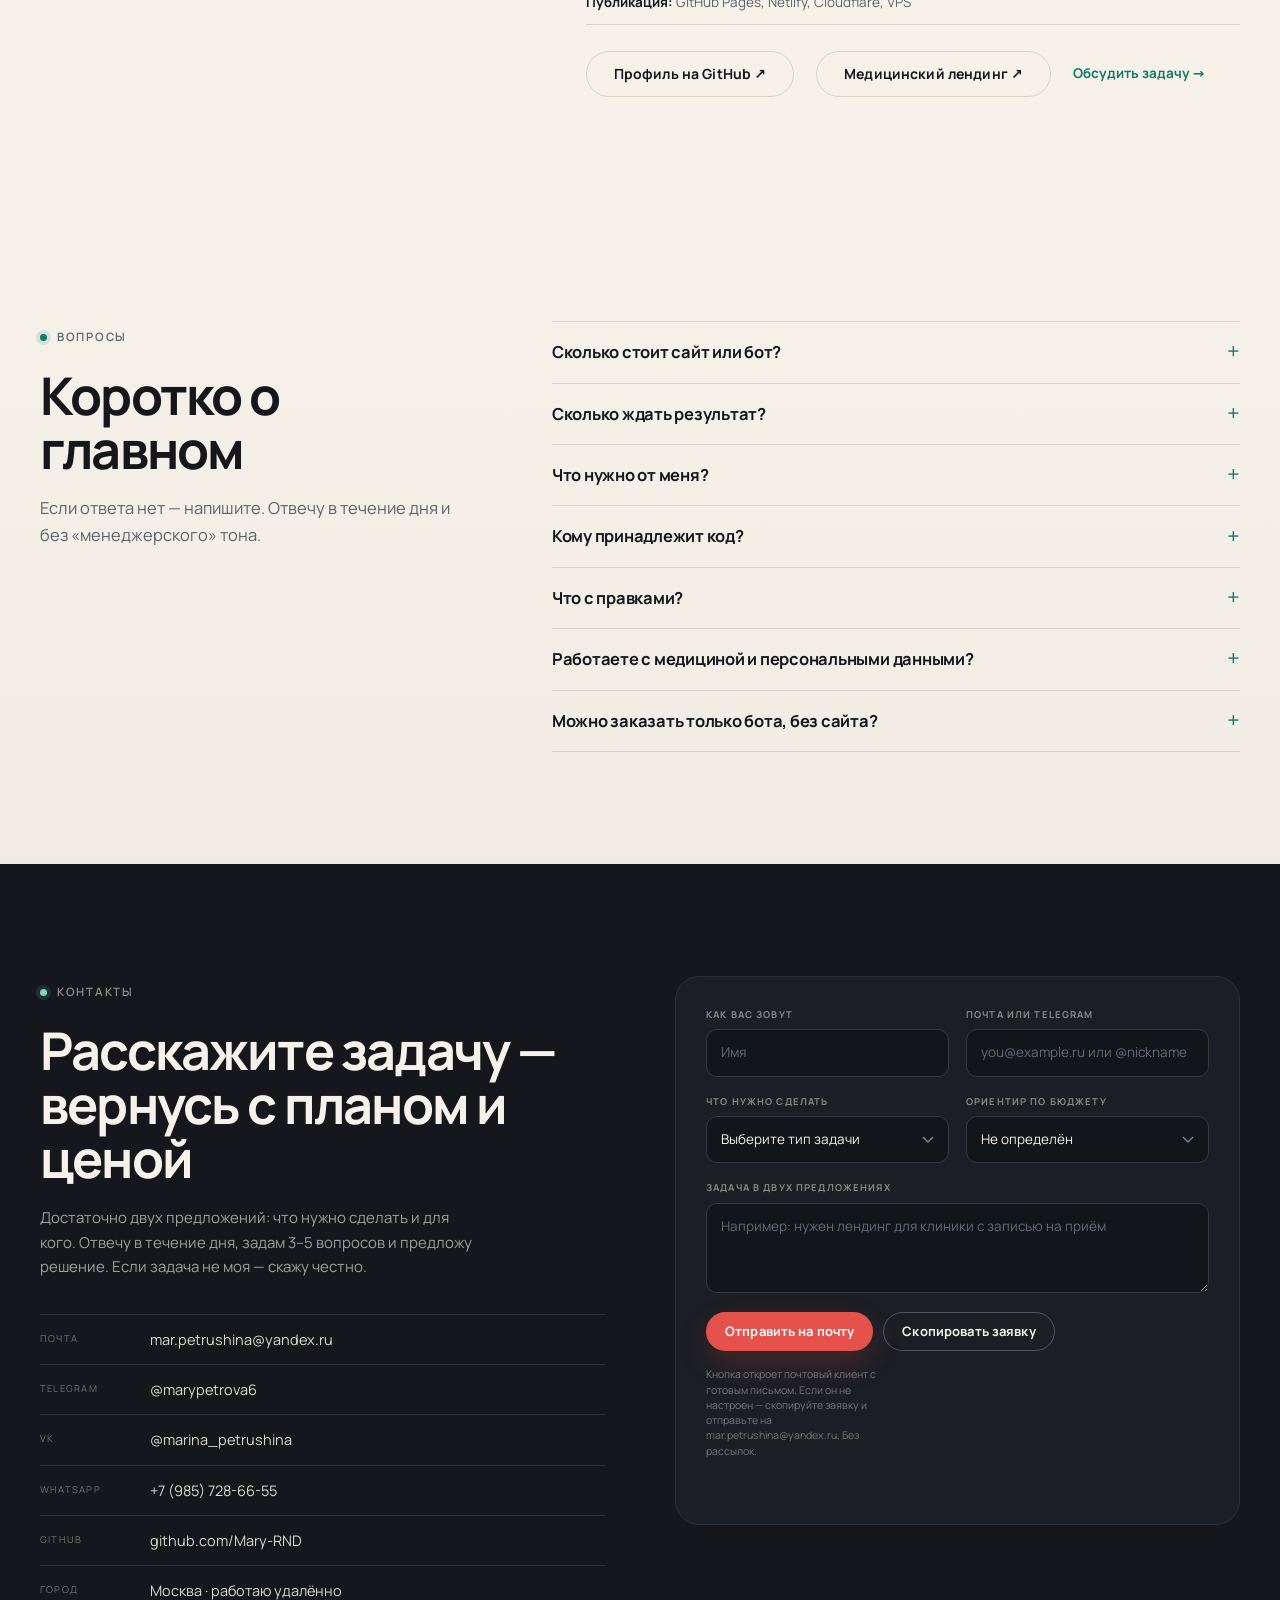
==== commit e60c5128: "Лендинг: правки от 2500 руб/час, фокус на бизнес-опыте, База+ 5000 руб/мес, карточка товара скрыта" ====
--- a/index.html
+++ b/index.html
@@ -25,7 +25,7 @@
   "@context": "https://schema.org",
   "@type": "Person",
   "name": "Марина Петрушина",
-  "jobTitle": "Веб-разработчик, вайб-кодер",
+  "jobTitle": "Веб-разработчик, маркетолог-аналитик, специалист по развитию международного бизнеса",
   "url": "https://mary-rnd.github.io/portfolio/",
   "email": "mailto:mar.petrushina@yandex.ru",
   "telephone": "+7-985-728-66-55",
@@ -75,7 +75,7 @@
       <span class="brand-mark" aria-hidden="true">МП</span>
       <span class="brand-text">
         <strong>Марина Петрушина</strong>
-        <span>веб-разработчик · вайб-кодер</span>
+        <span>веб-разработчик · маркетолог-аналитик</span>
       </span>
     </a>
 
@@ -107,9 +107,9 @@
   <section class="hero" id="top">
     <div class="container hero-grid">
       <div class="hero-copy">
-        <p class="eyebrow"><span class="eyebrow-dot"></span> Вайб-кодинг · MedTech · аналитика</p>
+        <p class="eyebrow"><span class="eyebrow-dot"></span> Вайб-кодинг · маркетинг-аналитика · международный бизнес</p>
         <h1>Веб-разработка<br class="br-desk"> на заказ: сайты, боты<br class="br-desk"> и сервисы <em>под задачу</em> бизнеса</h1>
-        <p class="hero-lead">Меня зовут Марина. Делаю веб-разработку на заказ: лендинги, ИИ-ботов, трекеры, дашборды, аналитику и SEO-тексты под ключевые запросы. Работаю быстро, без раздутого бюджета и с передачей кода. 20+ лет в медицинском бизнесе — поэтому сначала разбираюсь в задаче, а потом выбираю стек.</p>
+        <p class="hero-lead">Меня зовут Марина. Делаю веб-разработку на заказ: лендинги, ИИ-ботов, трекеры, дашборды, аналитику и SEO-тексты под ключевые запросы. Работаю быстро, без раздутого бюджета и с передачей кода. 20+ лет в бизнесе — маркетинг, аналитика и развитие международных проектов, поэтому сначала разбираюсь в задаче, а потом выбираю стек.</p>
         <div class="hero-actions">
           <a class="btn" href="#contact">Обсудить задачу</a>
           <a class="btn btn-ghost" href="#cases">Смотреть кейсы</a>
@@ -142,7 +142,7 @@
     <div class="container">
       <ul class="stats">
         <li><strong data-count="31">31</strong><span>репозиторий на GitHub · 26 публичных</span></li>
-        <li><strong data-count="20">20</strong><span>кейсов в портфолио</span></li>
+        <li><strong data-count="19">19</strong><span>кейсов в портфолио</span></li>
         <li><strong data-count="145">145</strong><span>позиций в калькуляторе смет</span></li>
         <li><strong>24/7</strong><span>отвечает ИИ-бот по базе знаний</span></li>
       </ul>
@@ -651,23 +651,6 @@
             <div class="case-actions">
               <button class="case-more" data-open="seoarticle">Подробнее <span>→</span></button>
               <a href="https://github.com/Mary-RND/portfolio/blob/main/seo-cases/02-statya-tormoznye-kolodki.md" target="_blank" rel="noopener">Текст ↗</a>
-            </div>
-          </div>
-        </article>
-
-        <article class="case-card reveal" data-cat="text" data-case="seocard">
-          <div class="case-media">
-            <img src="assets/img/seo-card.svg" alt="Обложка кейса: карточка товара для интернет-магазина" width="1280" height="800" loading="lazy">
-            <span class="case-tag">Карточка товара</span>
-          </div>
-          <div class="case-body">
-            <p class="case-kicker">Kwork · реальный заказ</p>
-            <h3>Карточка товара для интернет-магазина</h3>
-            <p>Название, короткое и расширенное описание без обещаний, за которые предъявляют.</p>
-            <ul class="case-facts"><li>2 500 знаков</li><li>маркетплейс</li><li>1 ч 10 мин</li></ul>
-            <div class="case-actions">
-              <button class="case-more" data-open="seocard">Подробнее <span>→</span></button>
-              <a href="https://github.com/Mary-RND/portfolio/blob/main/seo-cases/03-kartochnika-tovara.md" target="_blank" rel="noopener">Текст ↗</a>
             </div>
           </div>
         </article>
@@ -771,7 +754,7 @@
             <h3>База+</h3>
             <p>Создаём и сопровождаем</p>
           </div>
-          <p class="package-price"><span>от</span> 25 000 ₽ <small>+ от 3 000 ₽/мес.</small></p>
+          <p class="package-price"><span>от</span> 25 000 ₽ <small>+ от 5 000 ₽/мес.</small></p>
           <ul class="package-list">
             <li>Всё, что входит в «Базу»</li>
             <li>Хостинг, домен и резервные копии под контролем</li>
@@ -789,7 +772,7 @@
         </article>
       </div>
 
-      <p class="packages-note">Правило правок: первый круг включён в стоимость, второй и последующие — 1 500 ₽/час. Дополнительные функции оцениваются отдельно и фиксируются в КП.</p>
+      <p class="packages-note">Правило правок: первый круг включён в стоимость, второй и последующие — от 2 500 ₽/час. Дополнительные функции оцениваются отдельно и фиксируются в КП.</p>
     </div>
   </section>
 
@@ -799,14 +782,14 @@
         <div class="about-card">
           <div class="about-photo-wrap">
             <img class="about-photo" src="assets/img/marina.jpg" alt="Марина Петрушина" width="132" height="132" loading="lazy">
-            <span class="about-photo-badge">MD</span>
+            <span class="about-photo-badge">MP</span>
           </div>
           <p class="about-caption">Марина Петрушина</p>
-          <p class="about-role">веб-разработчик · вайб-кодер · MD</p>
+          <p class="about-role">веб-разработчик · маркетолог-аналитик · международный бизнес</p>
           <div class="about-chips">
-            <span>20+ лет в медбизнесе</span>
-            <span>10+ лет клинической практики</span>
-            <span>R&D AI Predictive Medicine Lab</span>
+            <span>20+ лет в бизнесе</span>
+            <span>маркетинг и аналитика</span>
+            <span>развитие международного бизнеса</span>
           </div>
           <p class="about-quote">«Сначала — задача и ответственность. Потом — код».</p>
         </div>
@@ -816,13 +799,13 @@
       <div class="about-copy">
         <p class="eyebrow"><span class="eyebrow-dot"></span> Обо мне</p>
         <h2>Не только код: понимаю, где данные, деньги и ответственность</h2>
-        <p>Я врач с 10+ годами клинической практики и 20+ годами в медицинском бизнесе, основатель и руководитель R&amp;D-центра AI Predictive Medicine Lab. Веб-разработкой и автоматизацией занимаюсь потому, что мне нравится превращать рутину в работающий продукт.</p>
-        <p>Поэтому в проектах я сначала разбираюсь, как устроен процесс: где теряются заявки, кто считает смету, какие данные нельзя показывать. И только потом выбираю стек. В медицине и малом бизнесе это экономит больше, чем любой «современный дизайн».</p>
+        <p>20+ лет в бизнесе: маркетинг, аналитика и развитие международных проектов. Работала маркетологом-аналитиком и специалистом по развитию международного бизнеса, основатель и руководитель R&amp;D-центра AI Predictive Medicine Lab. Веб-разработкой и автоматизацией занимаюсь потому, что мне нравится превращать рутину в работающий продукт.</p>
+        <p>Поэтому в проектах я сначала разбираюсь, как устроен процесс: где теряются заявки, кто считает смету, какие данные нельзя показывать. И только потом выбираю стек. В бизнесе это экономит больше, чем любой «современный дизайн».</p>
         <ul class="about-facts">
           <li><strong>Стек:</strong> HTML/CSS/JS, React, Next.js, TypeScript, Three.js / React Three Fiber, Tailwind CSS, Python, pandas, SQLite, PWA</li>
           <li><strong>ИИ:</strong> GigaChat, OpenAI API, Qwen, DeepSeek, Claude, Gemini, Ollama, RAG и базы знаний, боты Telegram и VK</li>
           <li><strong>Данные:</strong> Excel/Word/CSV/XML, pandas, SQLite, обезличивание, отчёты, 152-ФЗ</li>
-          <li><strong>Фокус:</strong> медицина и MedTech, аналитика и дашборды</li>
+          <li><strong>Фокус:</strong> бизнес и маркетинг, аналитика и дашборды, международные проекты</li>
           <li><strong>Публикация:</strong> GitHub Pages, Netlify, Cloudflare, VPS</li>
         </ul>
         <div class="about-actions">
@@ -860,7 +843,7 @@
         </details>
         <details class="reveal">
           <summary>Что с правками?</summary>
-          <p>Первый круг правок включён в стоимость. Второй и последующие — 1 500 ₽/час. Это фиксируется до старта, чтобы не было сюрпризов.</p>
+          <p>Первый круг правок включён в стоимость. Второй и последующие — от 2 500 ₽/час. Это фиксируется до старта, чтобы не было сюрпризов.</p>
         </details>
         <details class="reveal">
           <summary>Работаете с медициной и персональными данными?</summary>
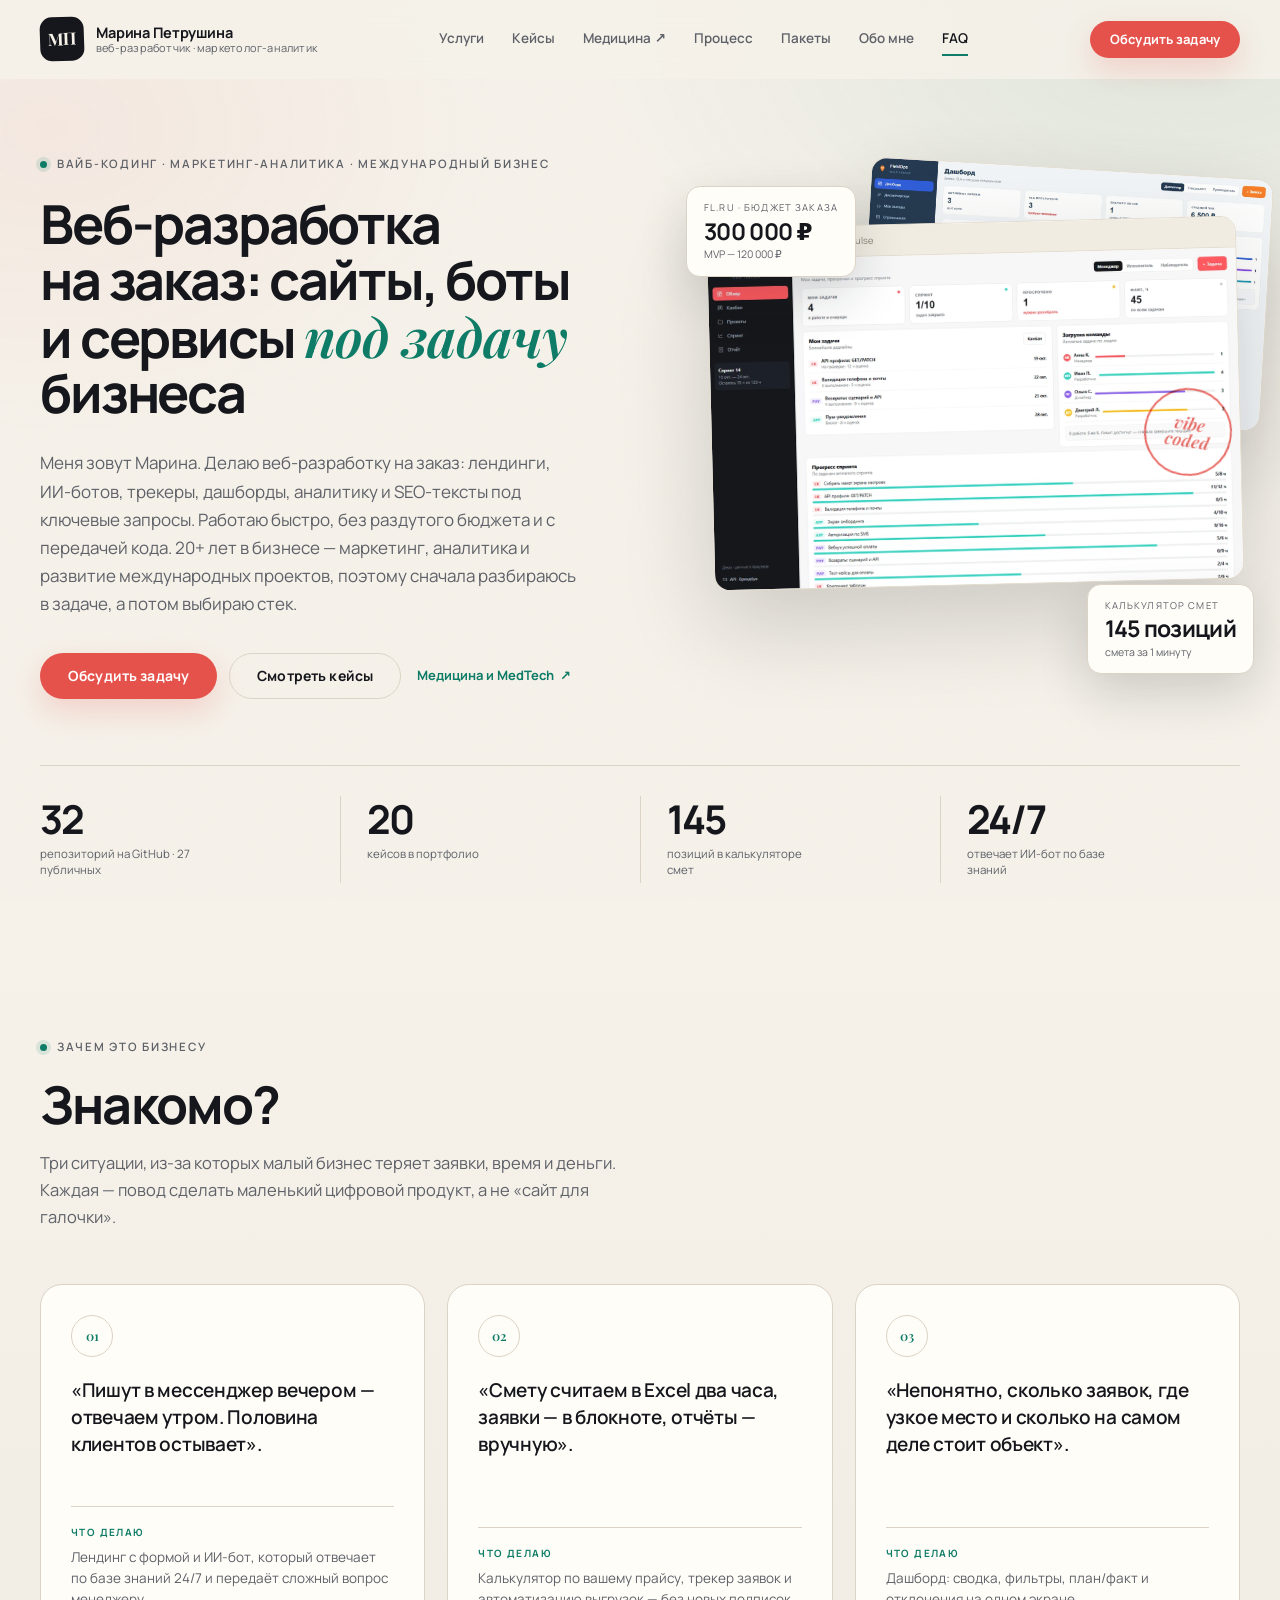
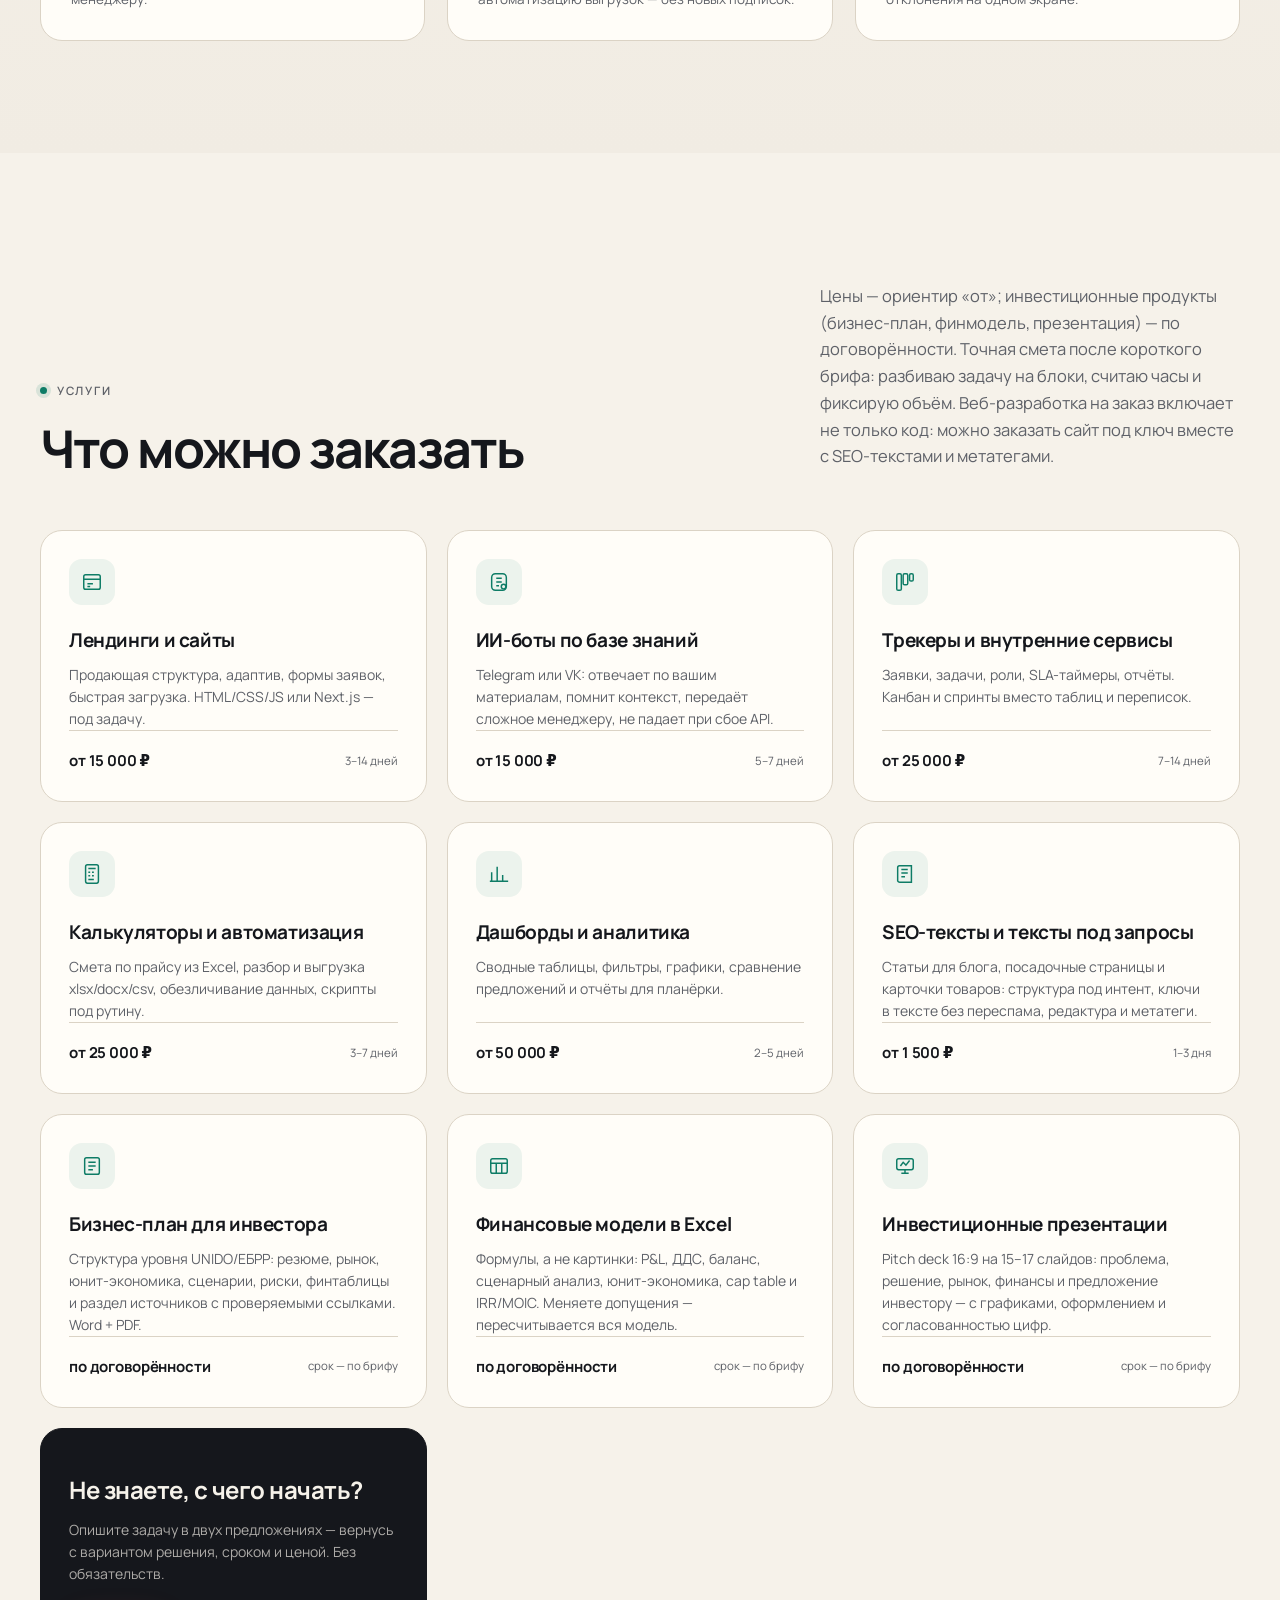
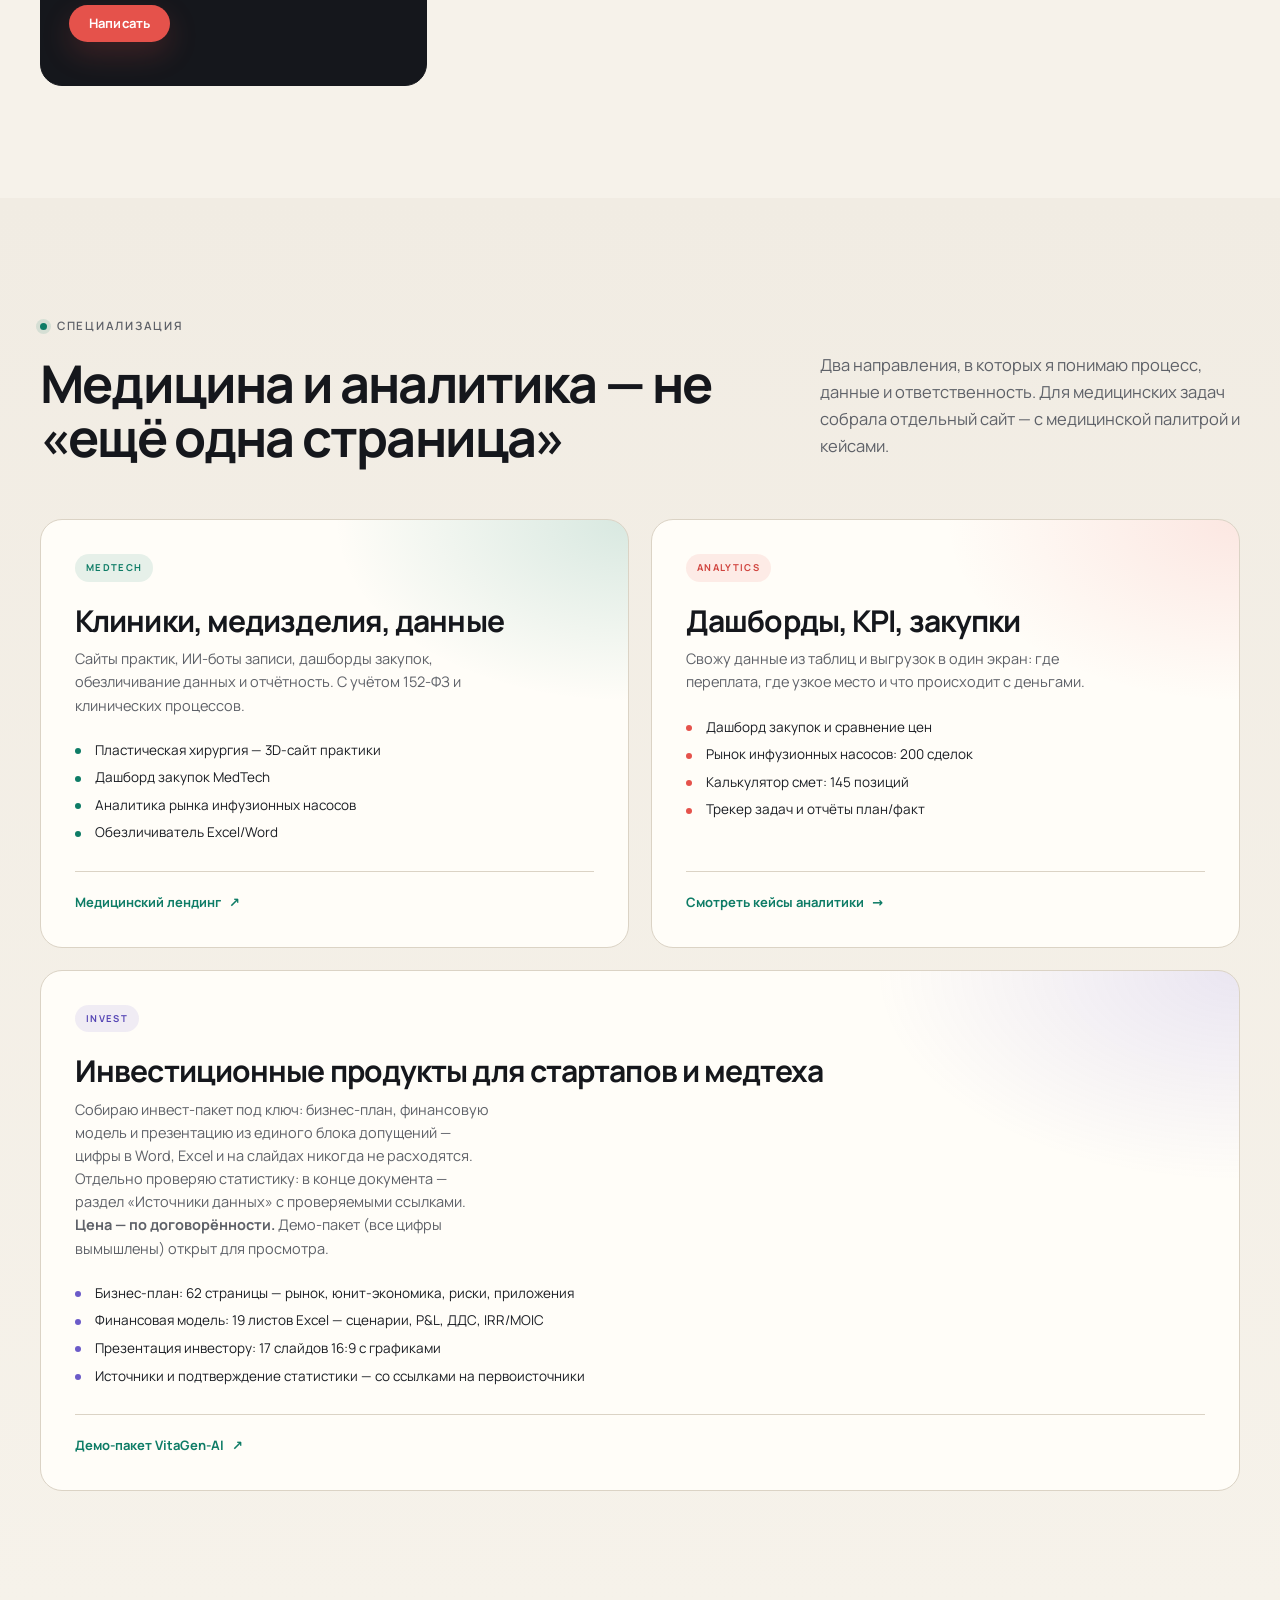
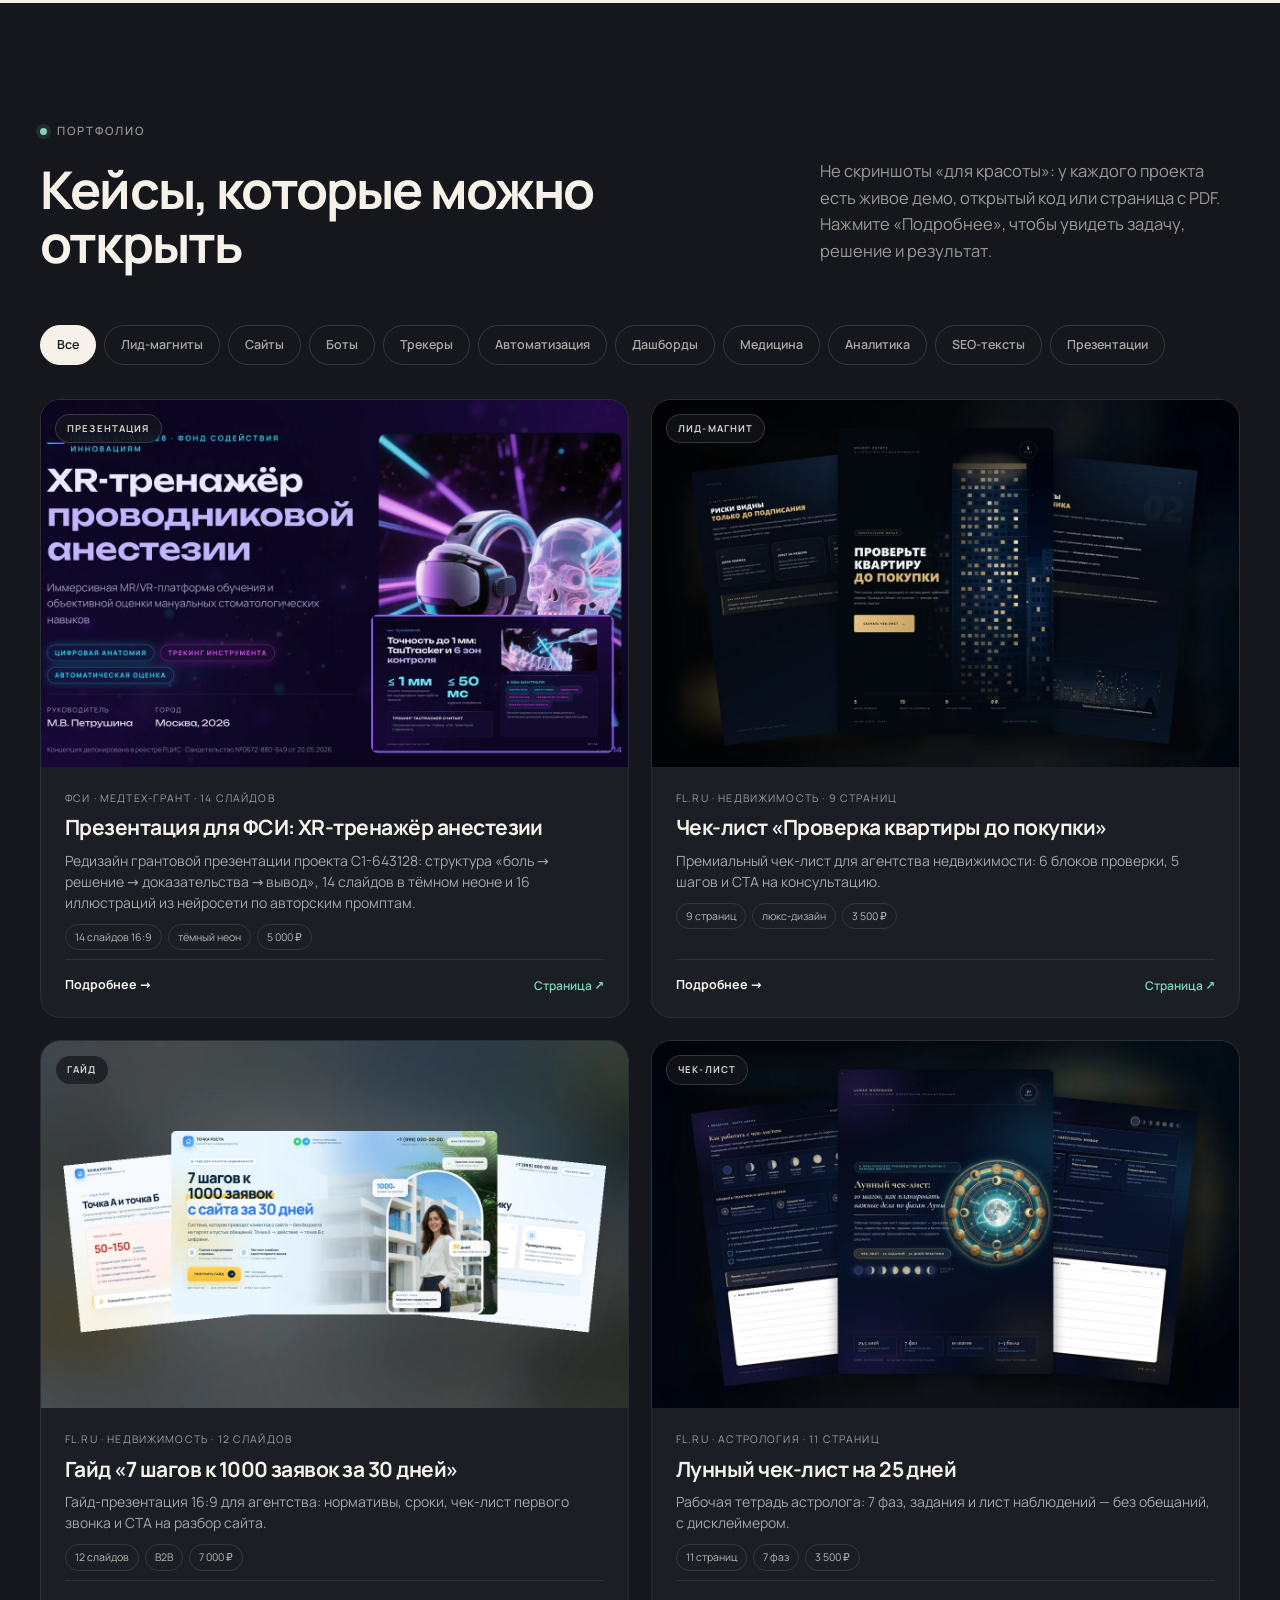
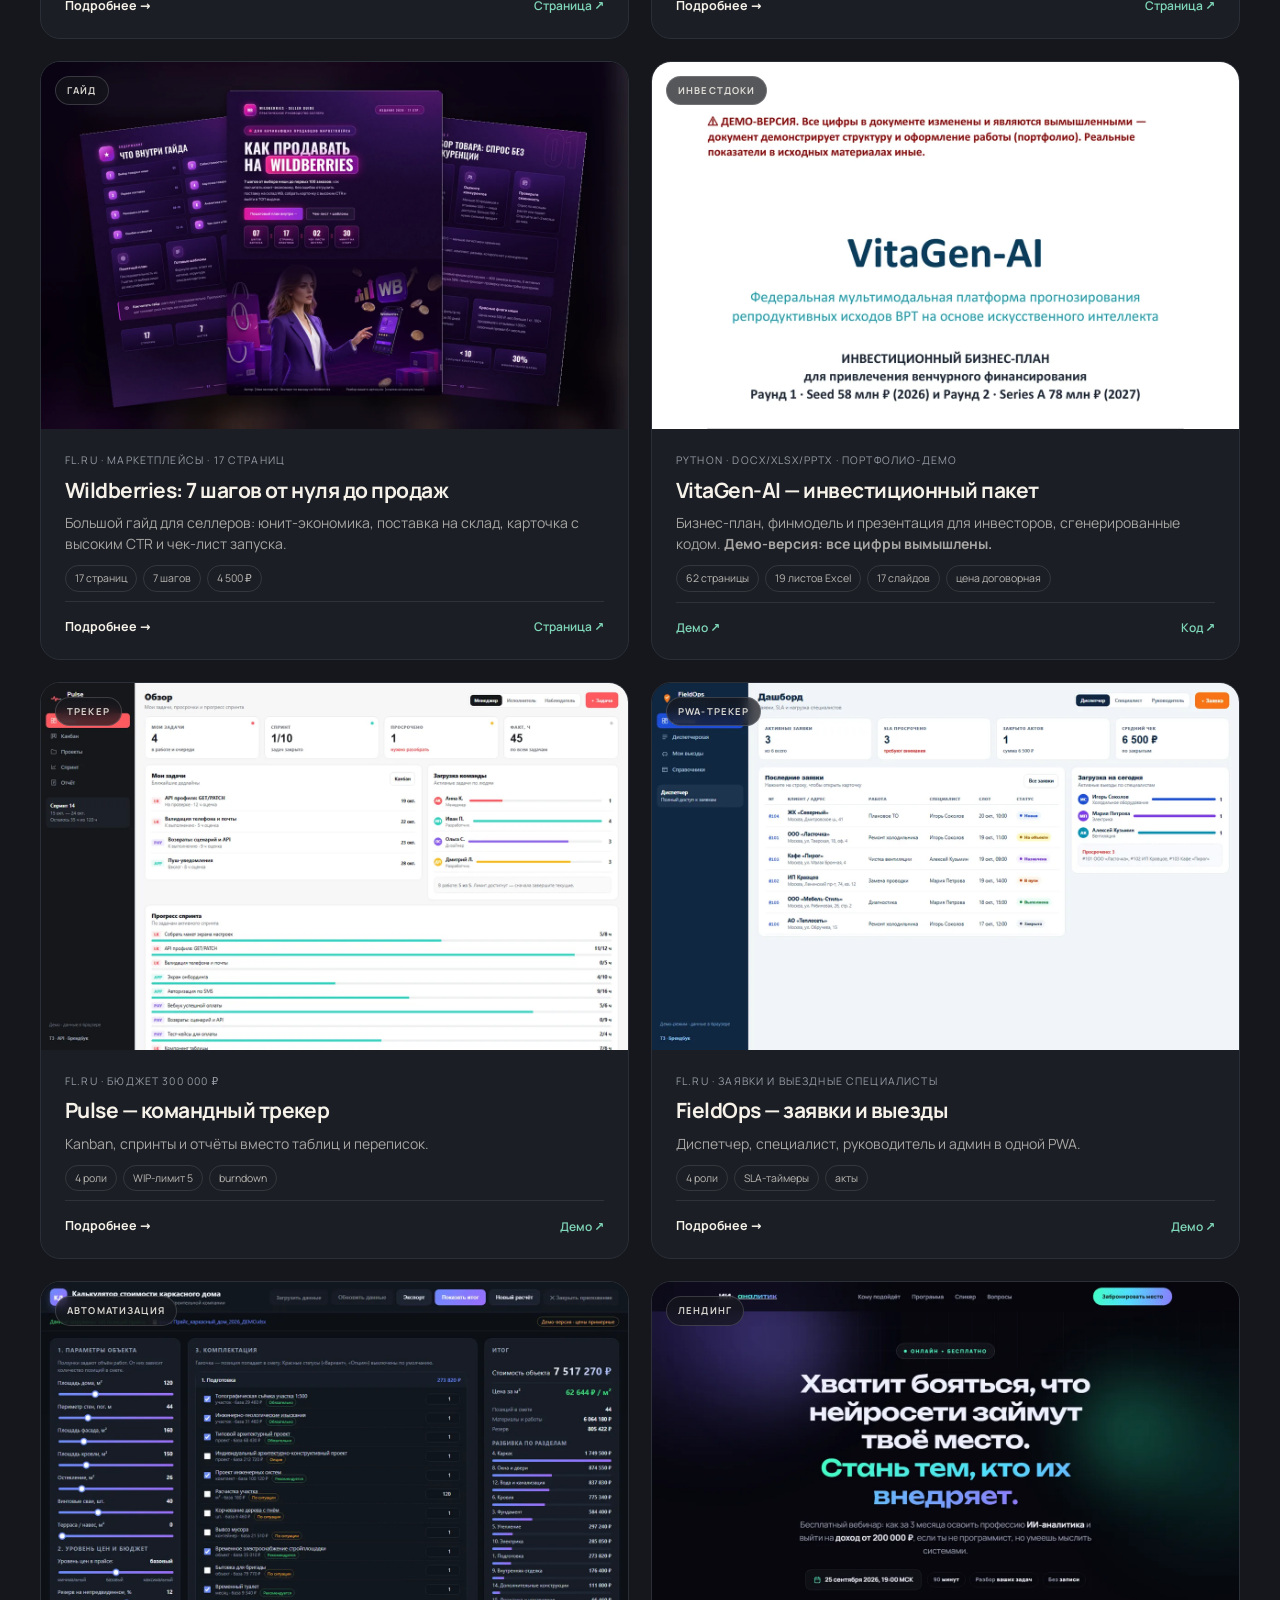
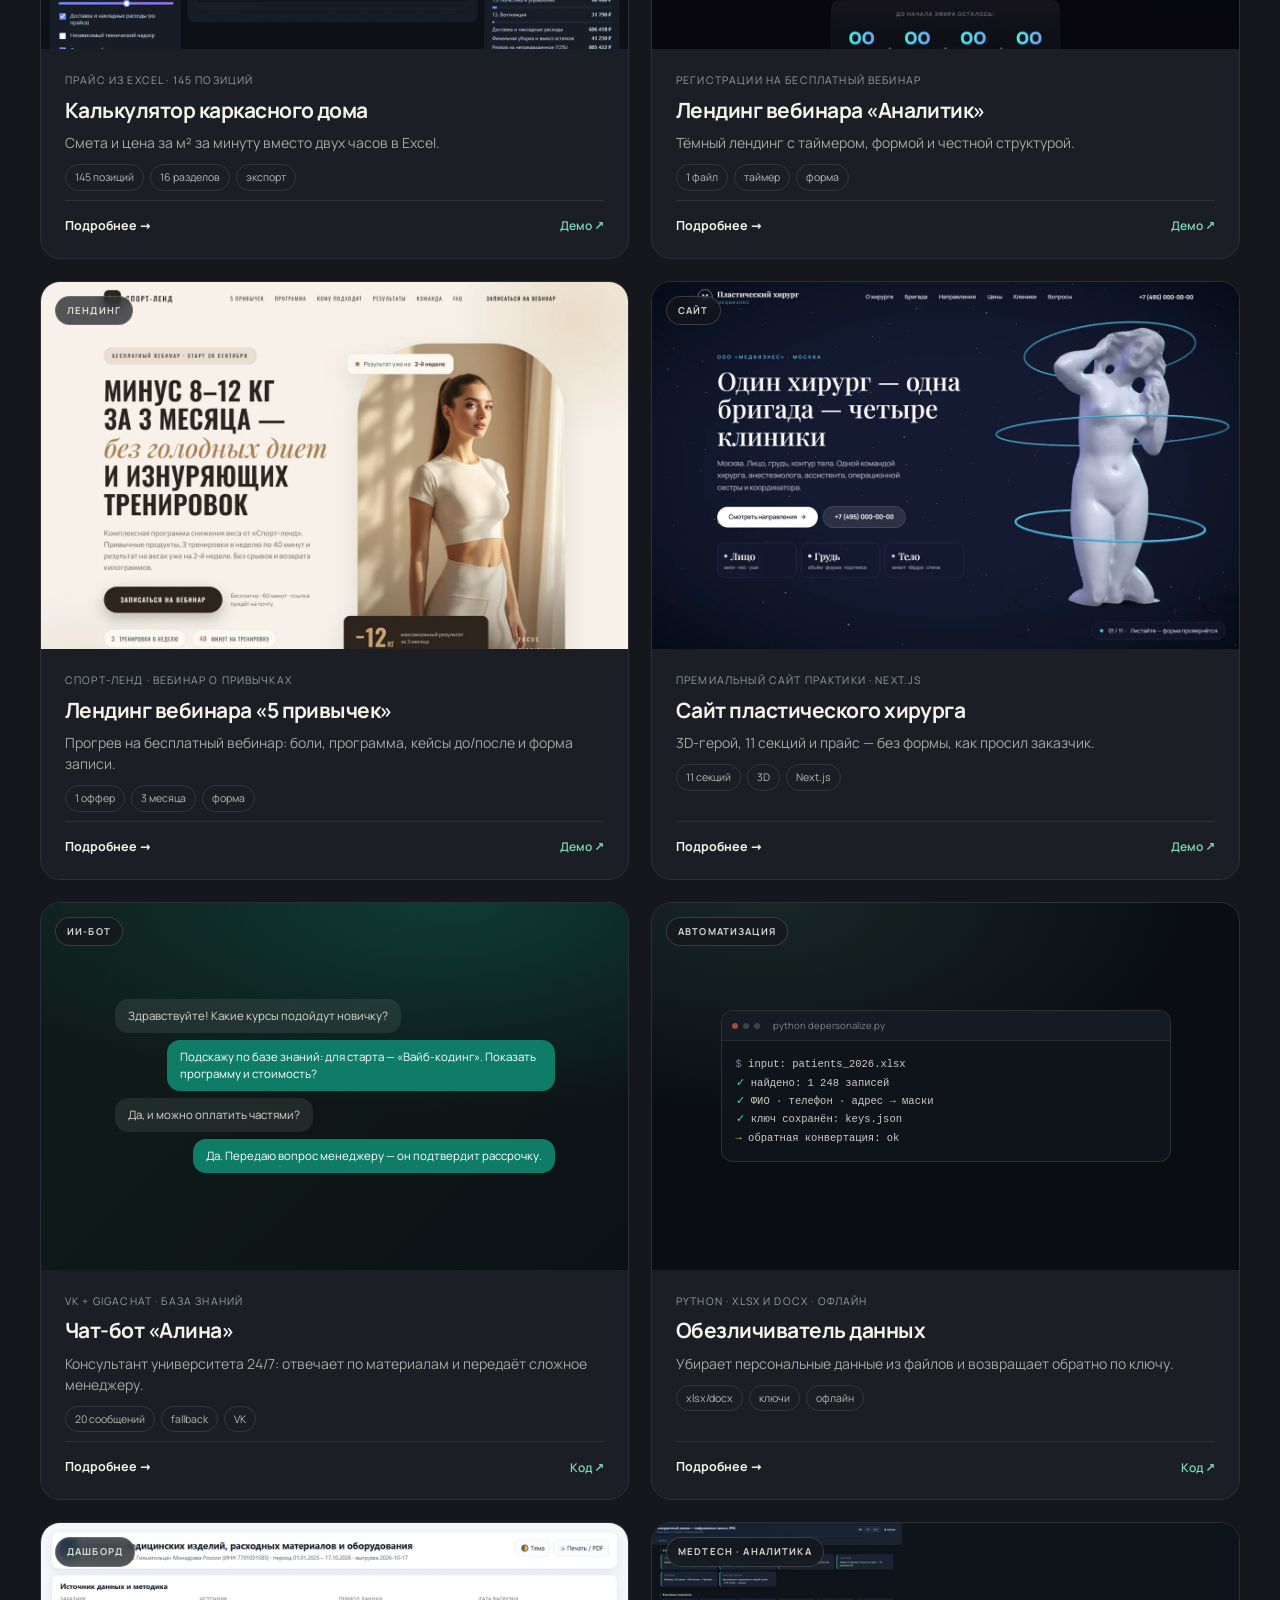
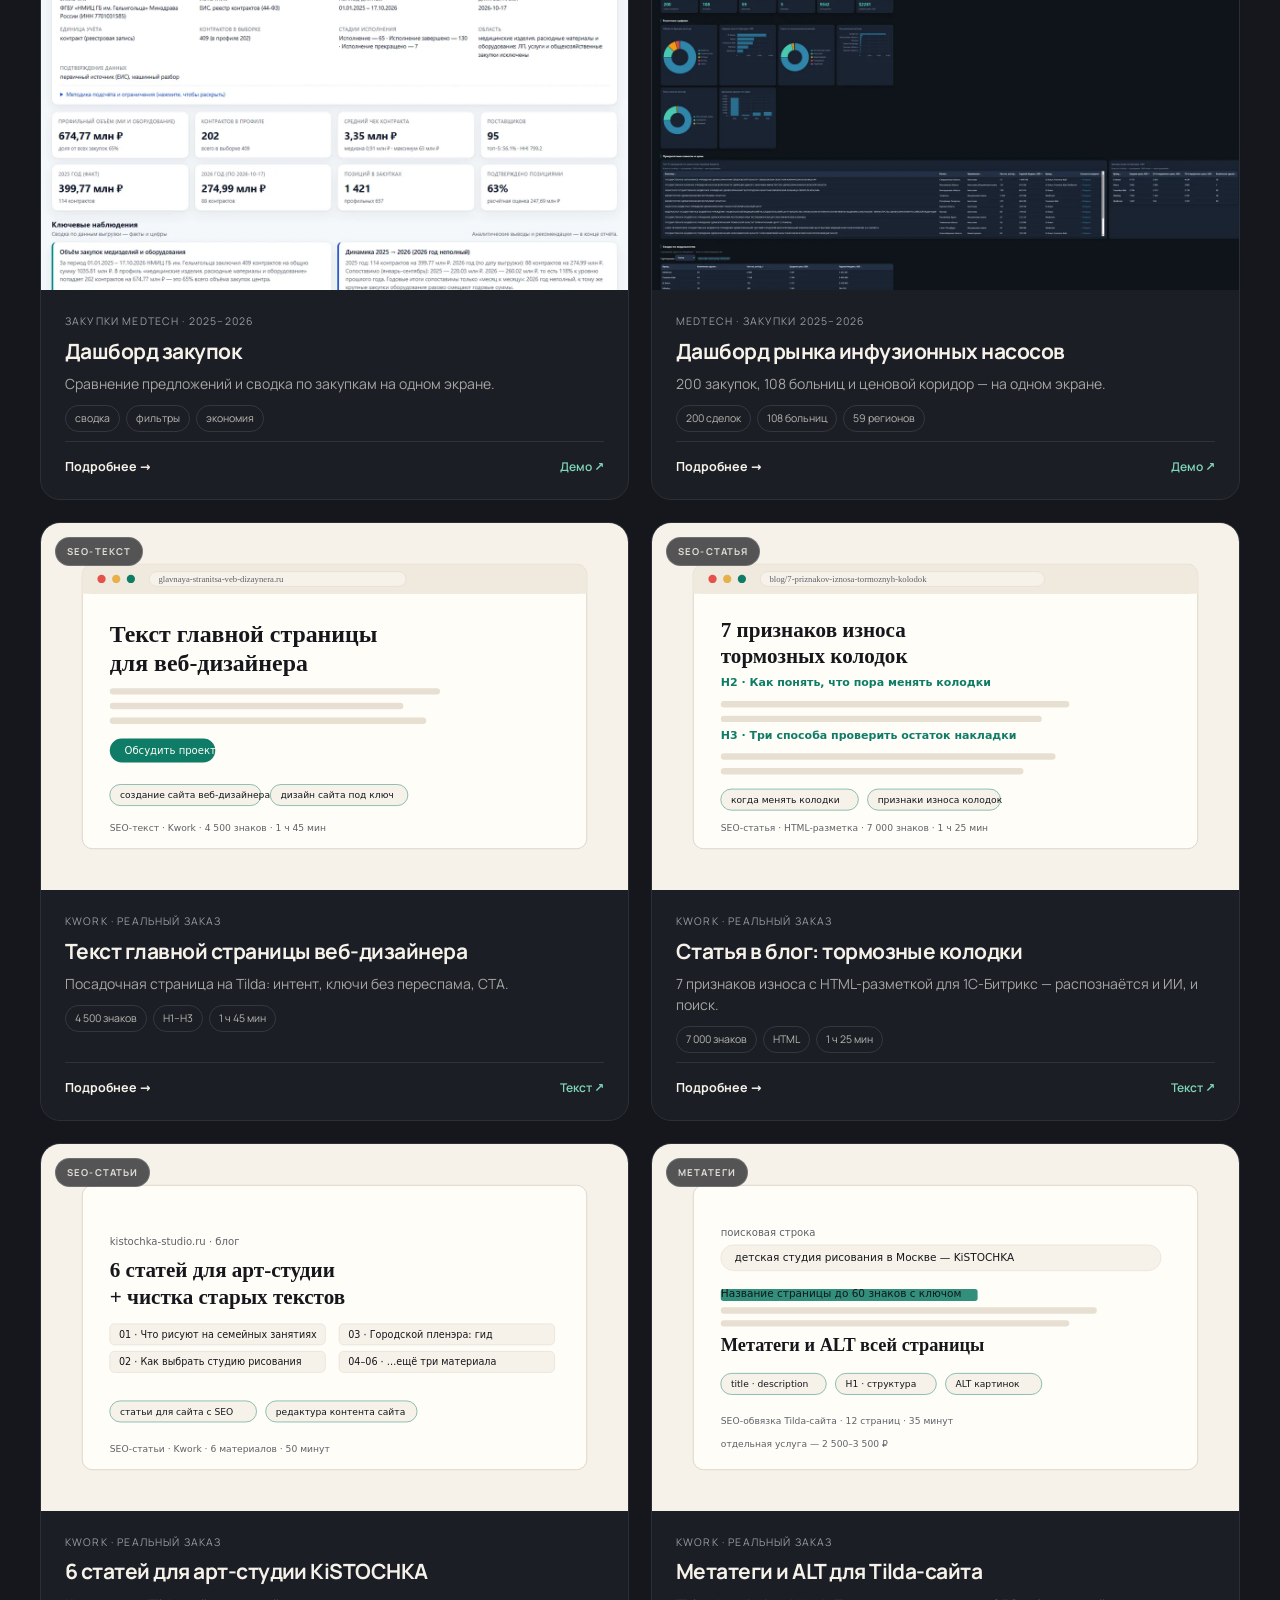
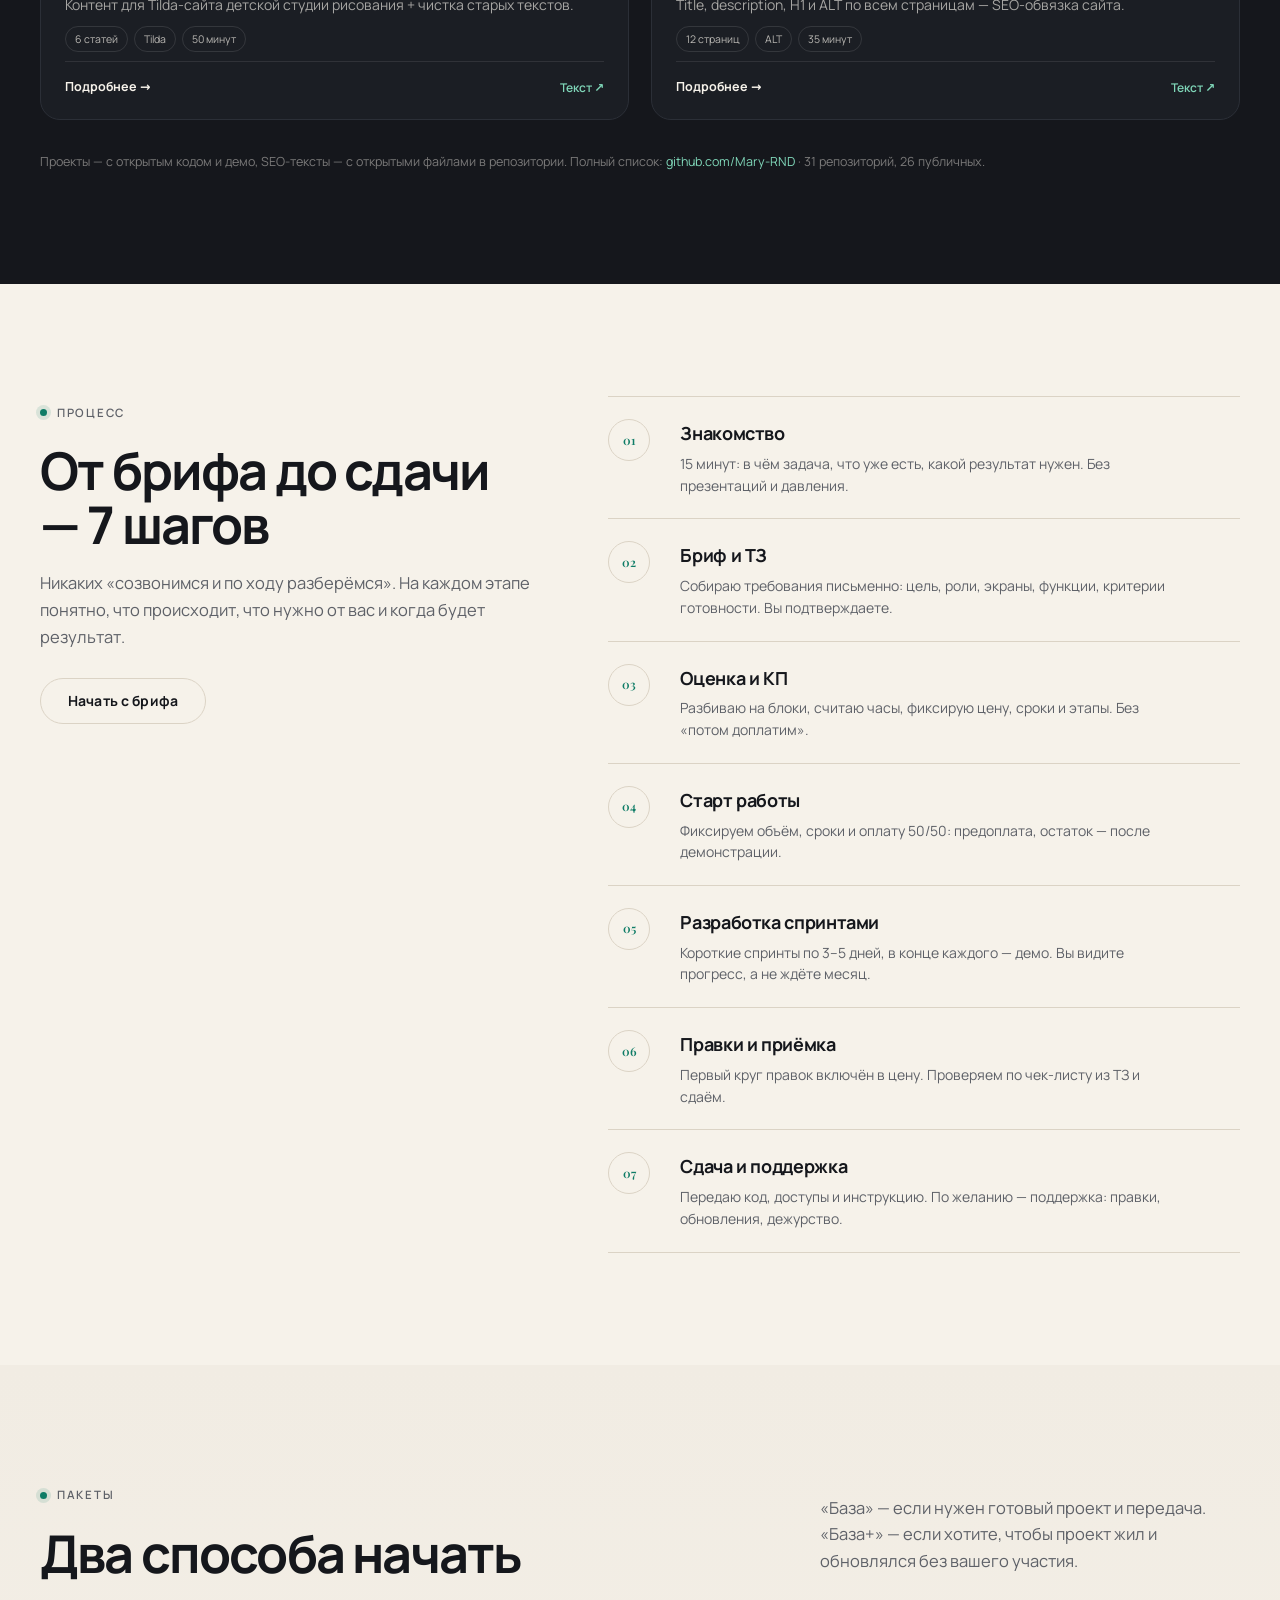
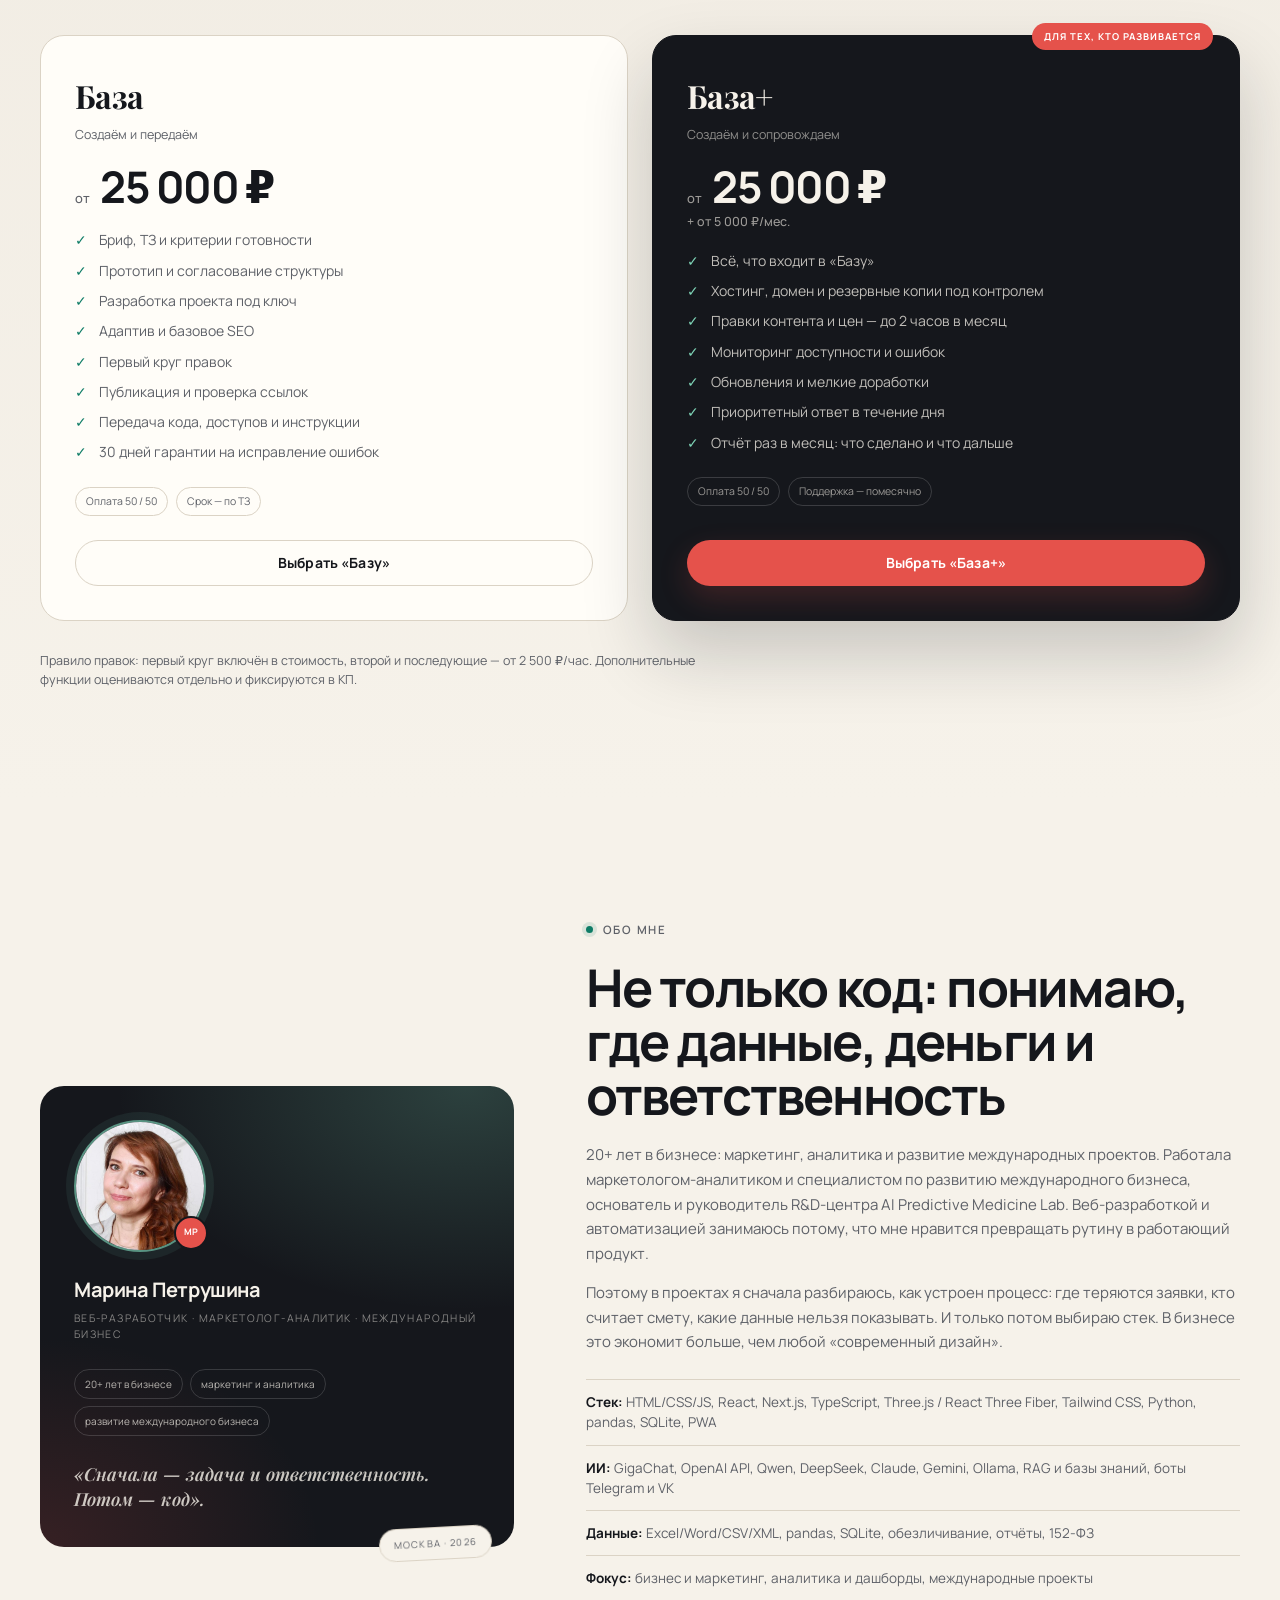
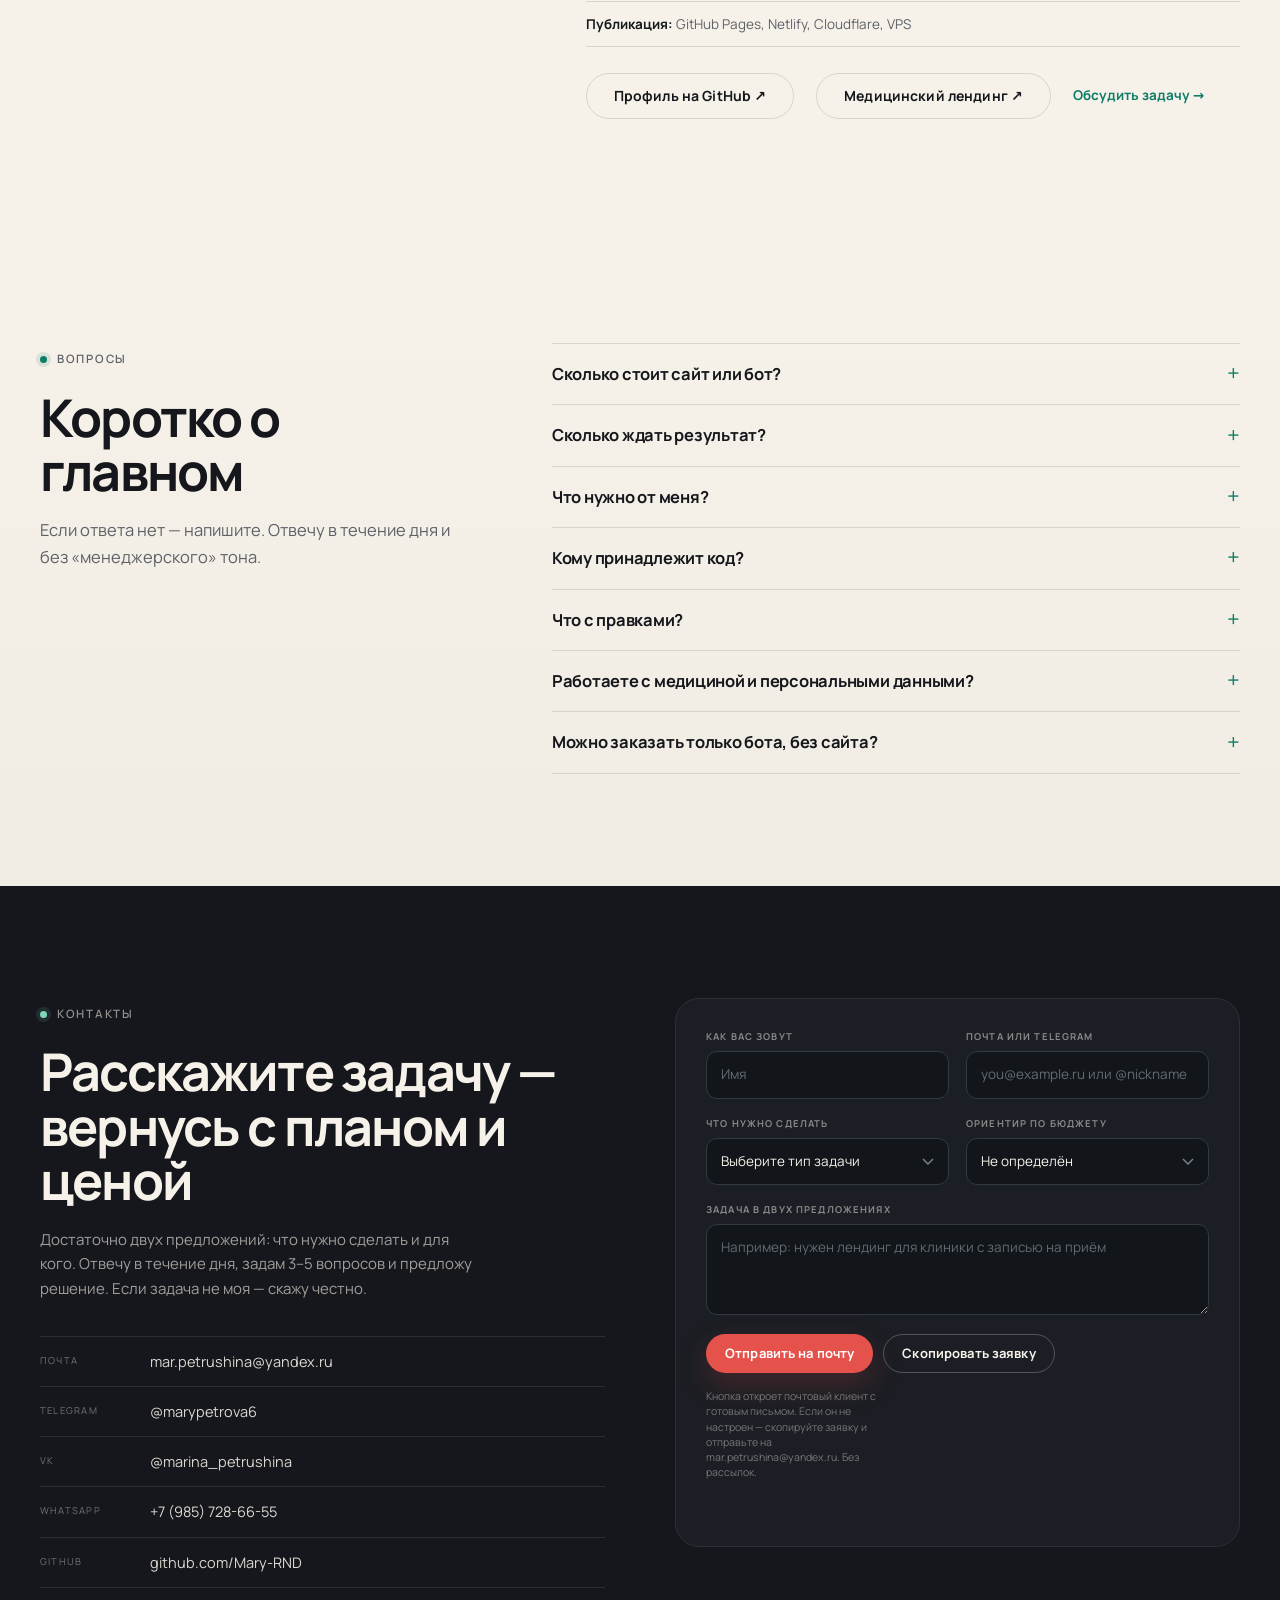
==== commit 7f3c0b75: "feat: кейс XR dental — презентация для ФСИ (14 слайдов, тёмный неон, 5000 ₽), фильтр «Презентации», " ====
--- a/index.html
+++ b/index.html
@@ -141,8 +141,8 @@
 
     <div class="container">
       <ul class="stats">
-        <li><strong data-count="31">31</strong><span>репозиторий на GitHub · 26 публичных</span></li>
-        <li><strong data-count="19">19</strong><span>кейсов в портфолио</span></li>
+        <li><strong data-count="32">32</strong><span>репозиторий на GitHub · 27 публичных</span></li>
+        <li><strong data-count="20">20</strong><span>кейсов в портфолио</span></li>
         <li><strong data-count="145">145</strong><span>позиций в калькуляторе смет</span></li>
         <li><strong>24/7</strong><span>отвечает ИИ-бот по базе знаний</span></li>
       </ul>
@@ -351,9 +351,26 @@
         <button class="filter" data-filter="med" role="tab" aria-selected="false">Медицина</button>
         <button class="filter" data-filter="analytics" role="tab" aria-selected="false">Аналитика</button>
         <button class="filter" data-filter="text" role="tab" aria-selected="false">SEO-тексты</button>
+        <button class="filter" data-filter="pres" role="tab" aria-selected="false">Презентации</button>
       </div>
 
       <div class="cases-grid" id="cases-grid">
+        <article class="case-card reveal" data-cat="pres med" data-case="xr-dental">
+          <div class="case-media">
+            <img src="assets/img/xr-dental.webp" alt="Редизайн презентации для ФСИ: XR-тренажёр проводниковой анестезии — обложка и слайд технологии" width="1280" height="800" loading="lazy">
+            <span class="case-tag">Презентация</span>
+          </div>
+          <div class="case-body">
+            <p class="case-kicker">ФСИ · медтех-грант · 14 слайдов</p>
+            <h3>Презентация для ФСИ: XR-тренажёр анестезии</h3>
+            <p>Редизайн грантовой презентации проекта C1-643128: структура «боль → решение → доказательства → вывод», 14 слайдов в тёмном неоне и 16 иллюстраций из нейросети по авторским промптам.</p>
+            <ul class="case-facts"><li>14 слайдов 16:9</li><li>тёмный неон</li><li>5 000 ₽</li></ul>
+            <div class="case-actions">
+              <button class="case-more" data-open="xr-dental">Подробнее <span>→</span></button>
+              <a href="https://mary-rnd.github.io/xr-dental-presentation/" target="_blank" rel="noopener">Страница ↗</a>
+            </div>
+          </div>
+        </article>
         <article class="case-card reveal" data-cat="lead" data-case="lead-nedvizhimost">
           <div class="case-media">
             <img src="assets/img/lead-nedvizhimost.webp" alt="Чек-лист «Проверка квартиры до покупки» — обложка и страницы" width="1280" height="800" loading="lazy">
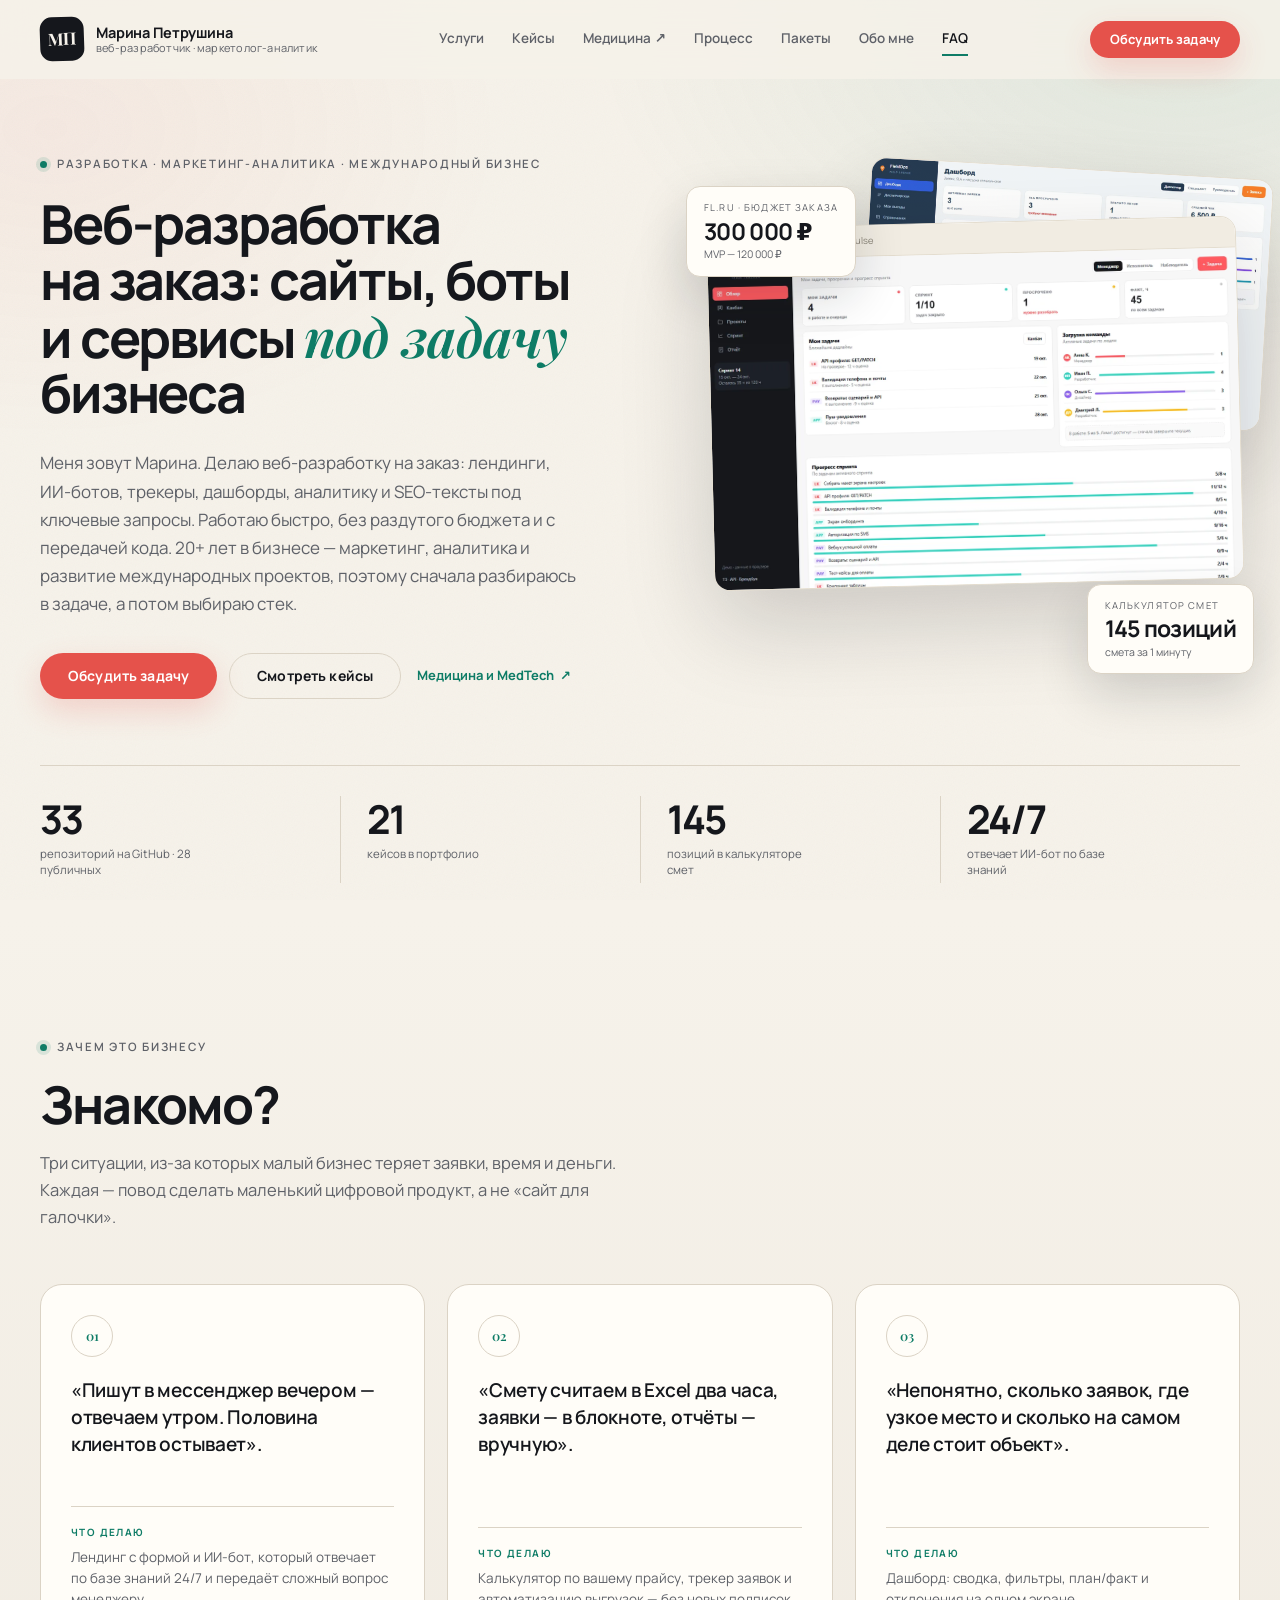
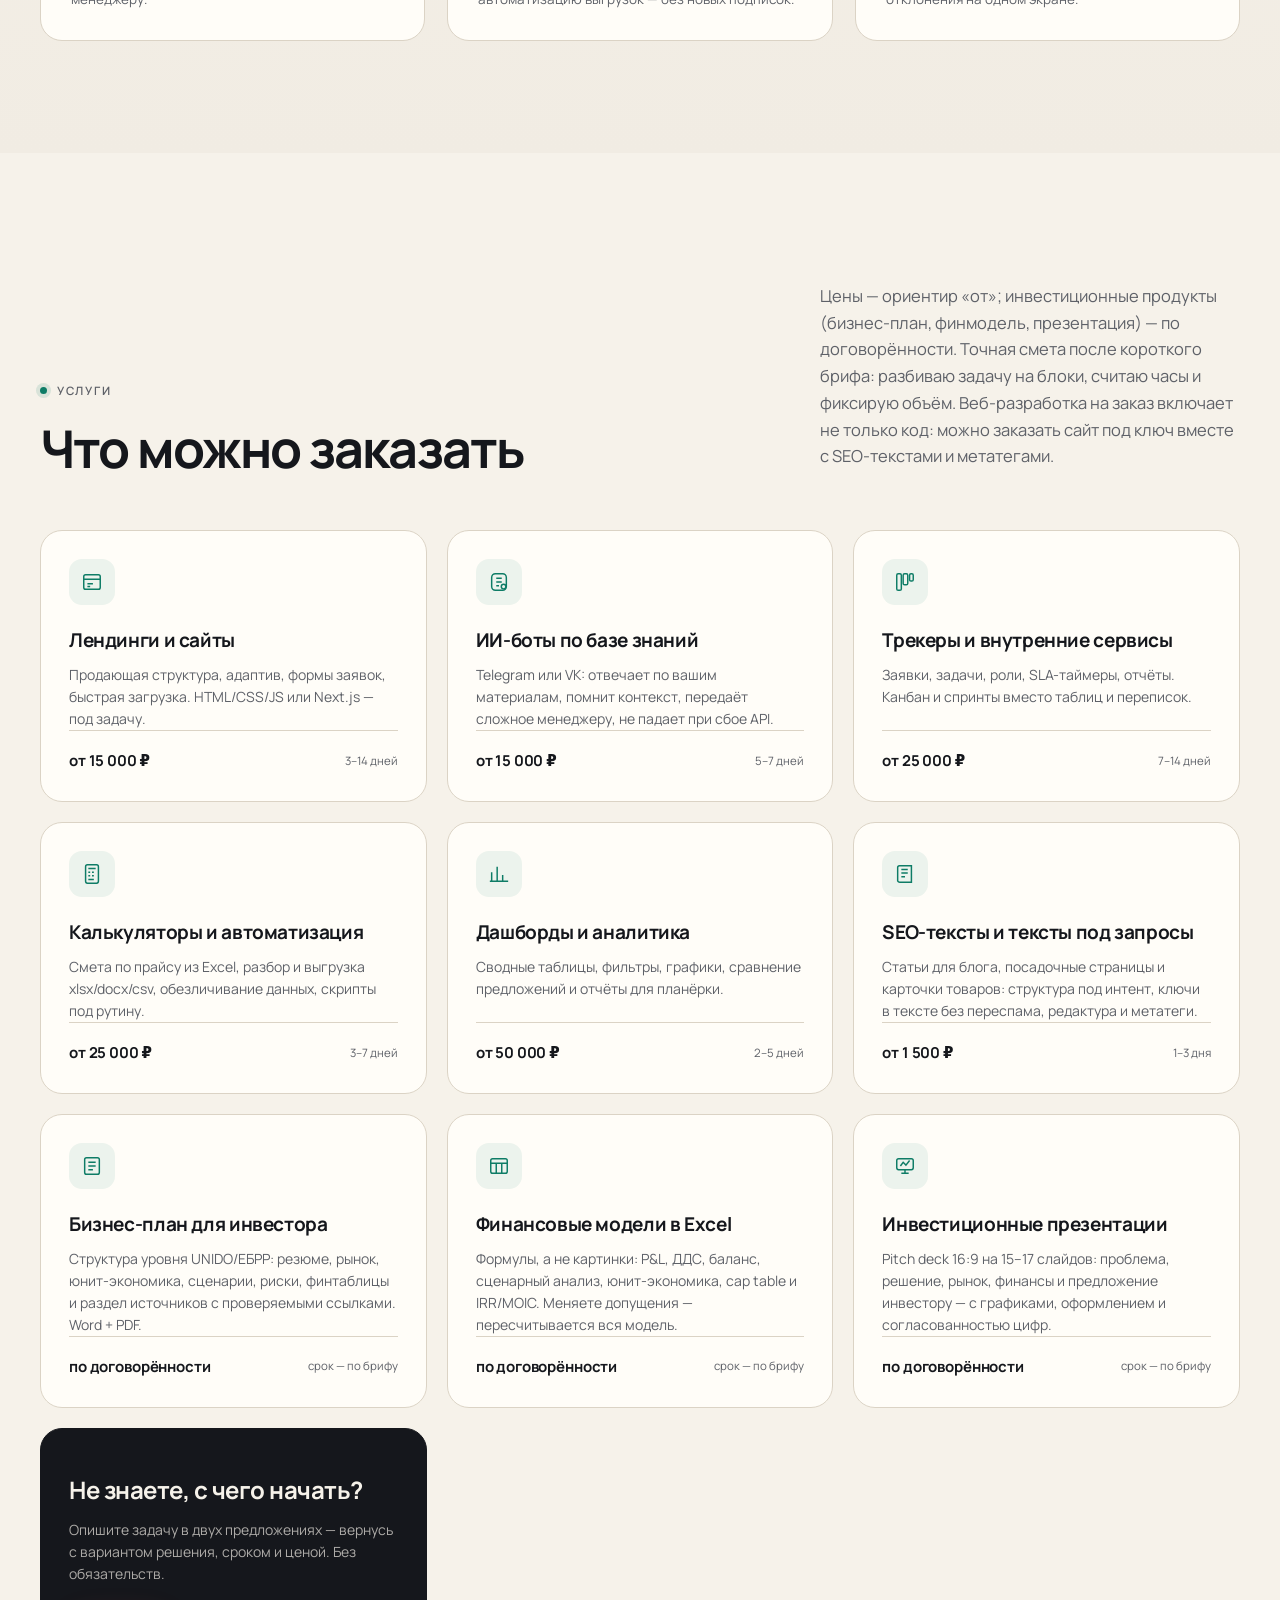
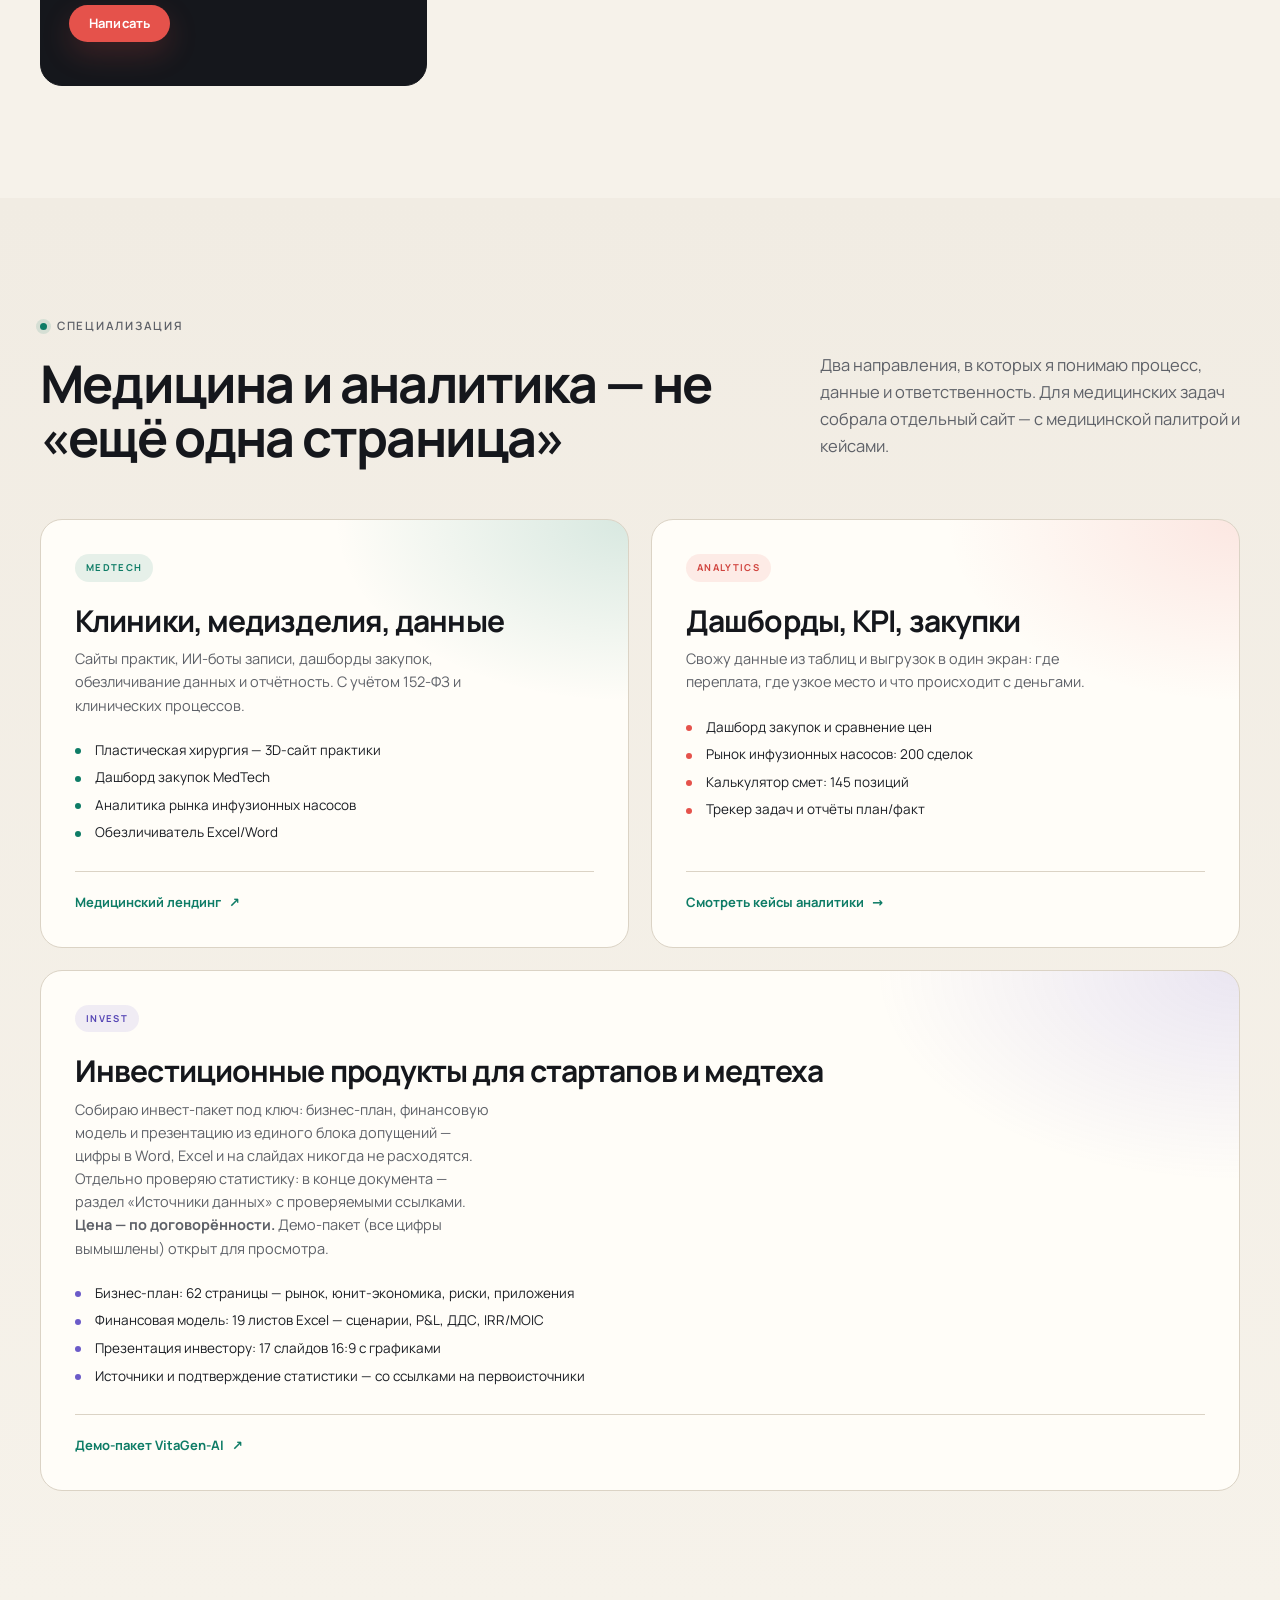
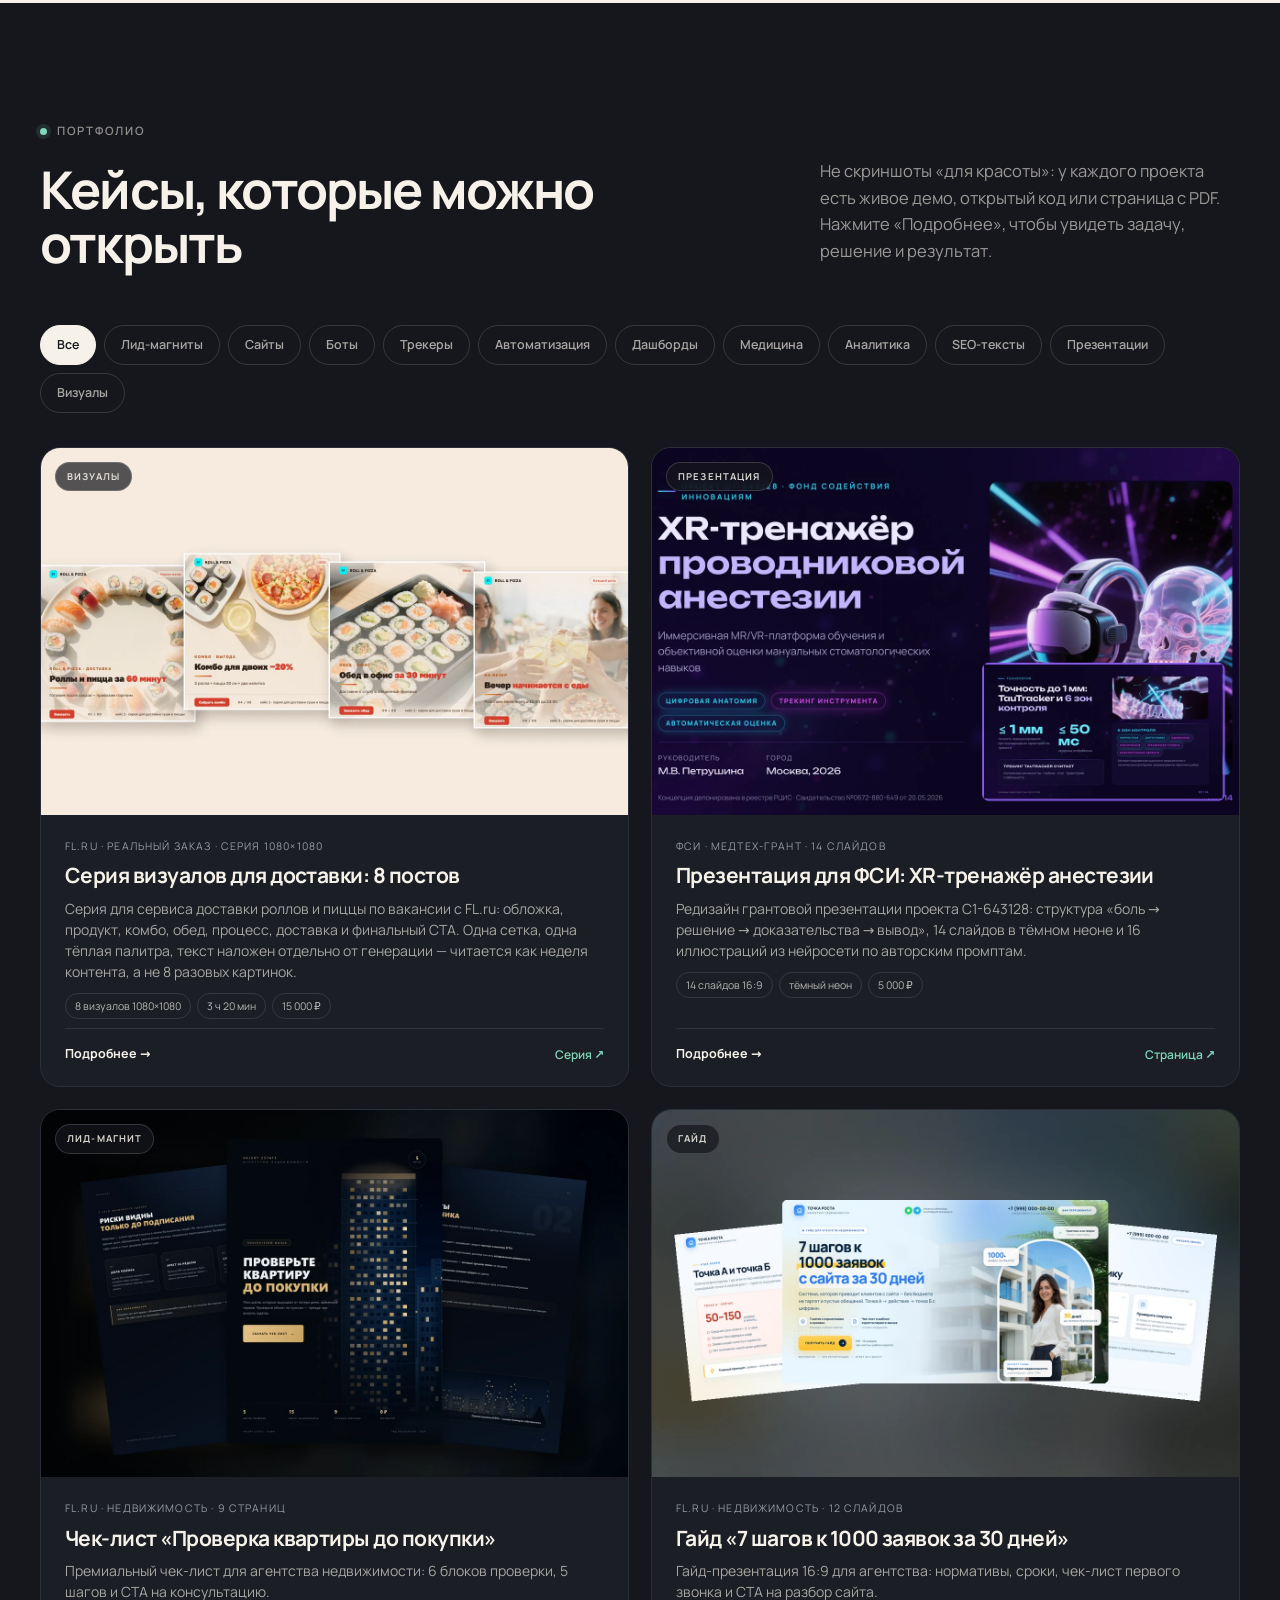
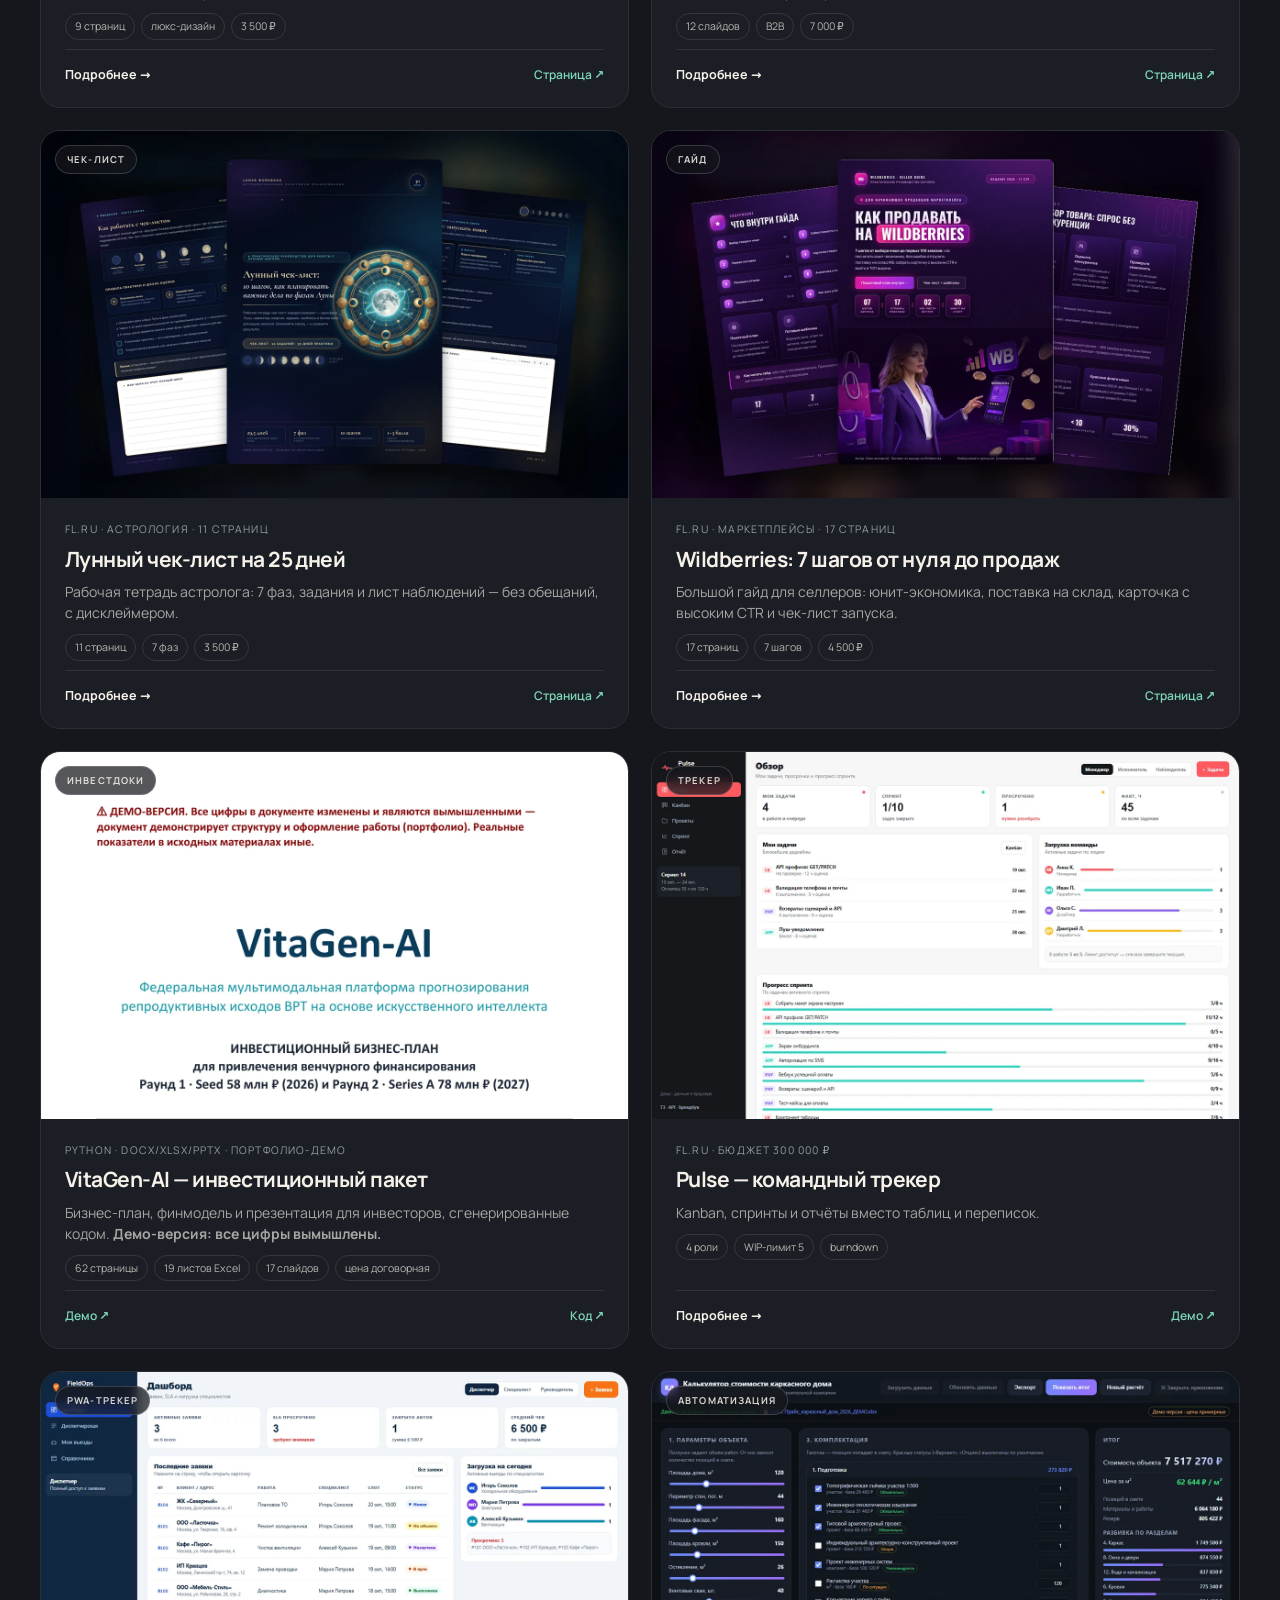
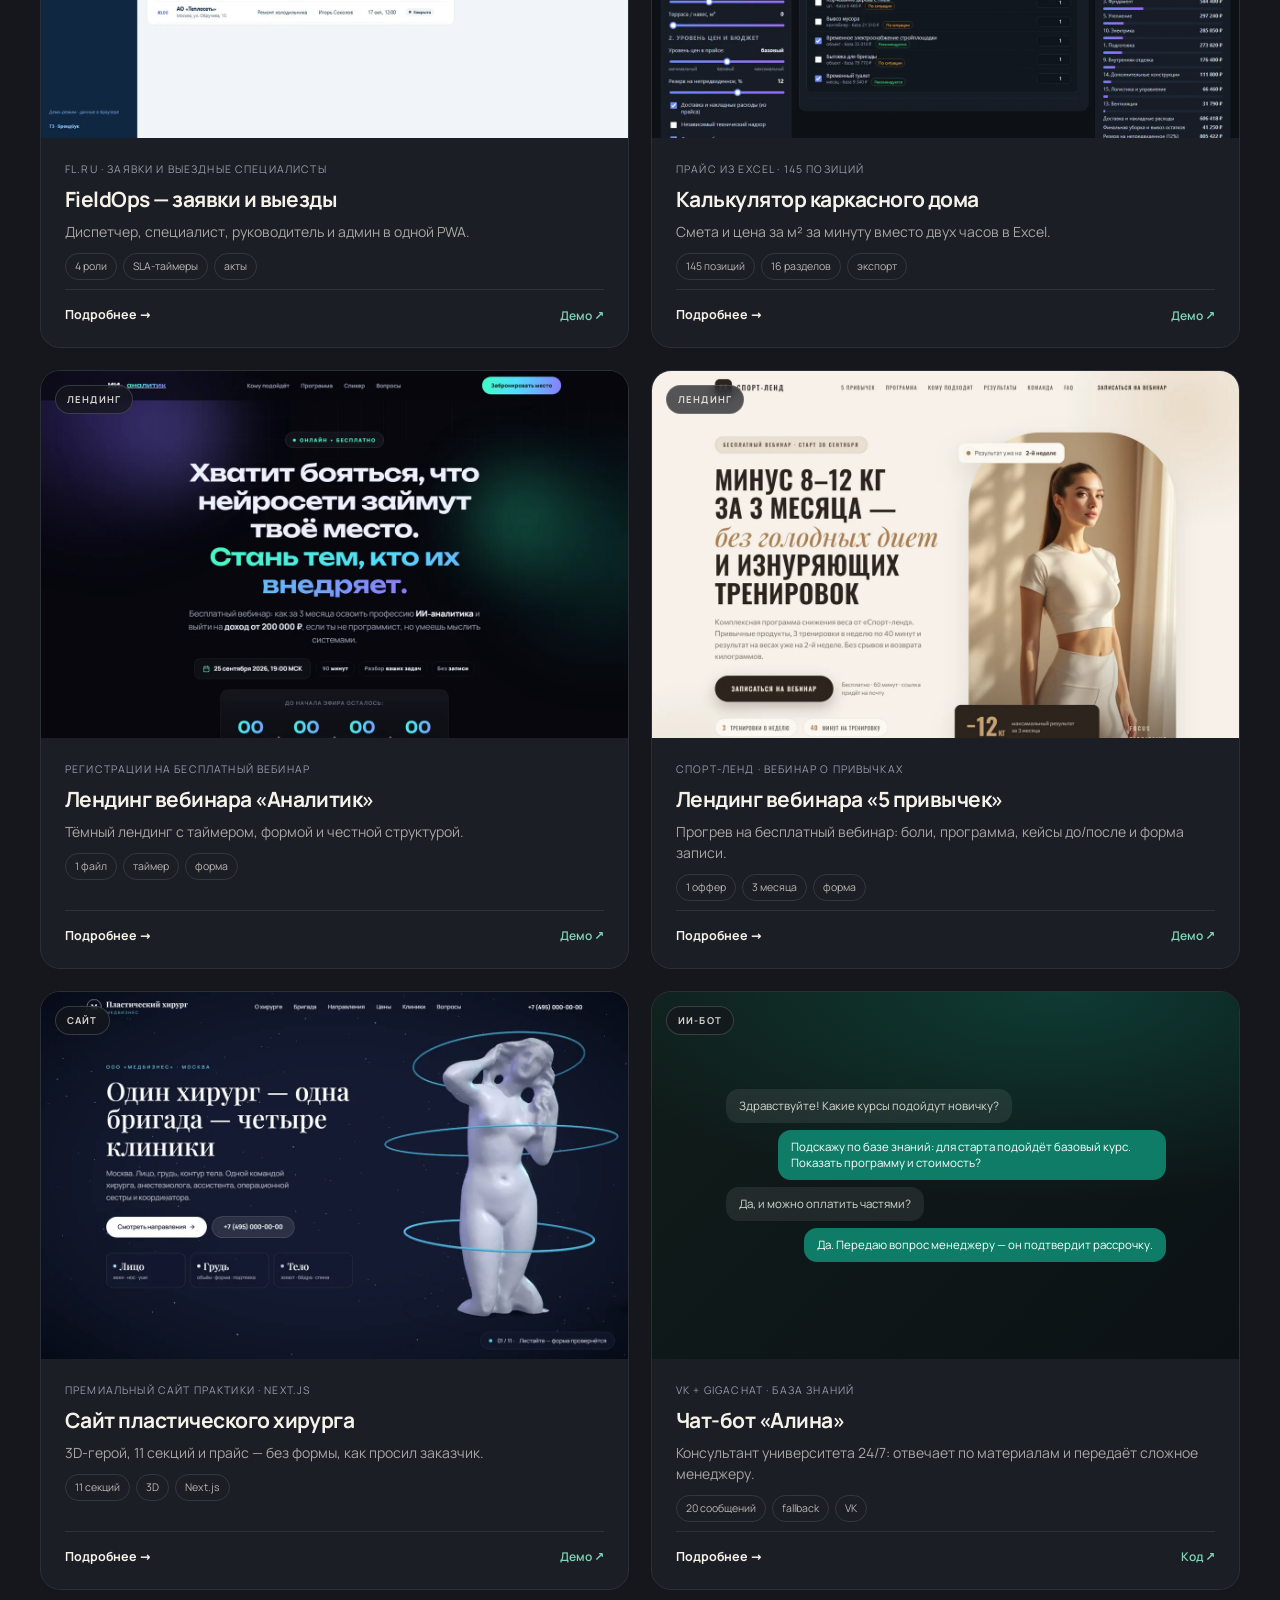
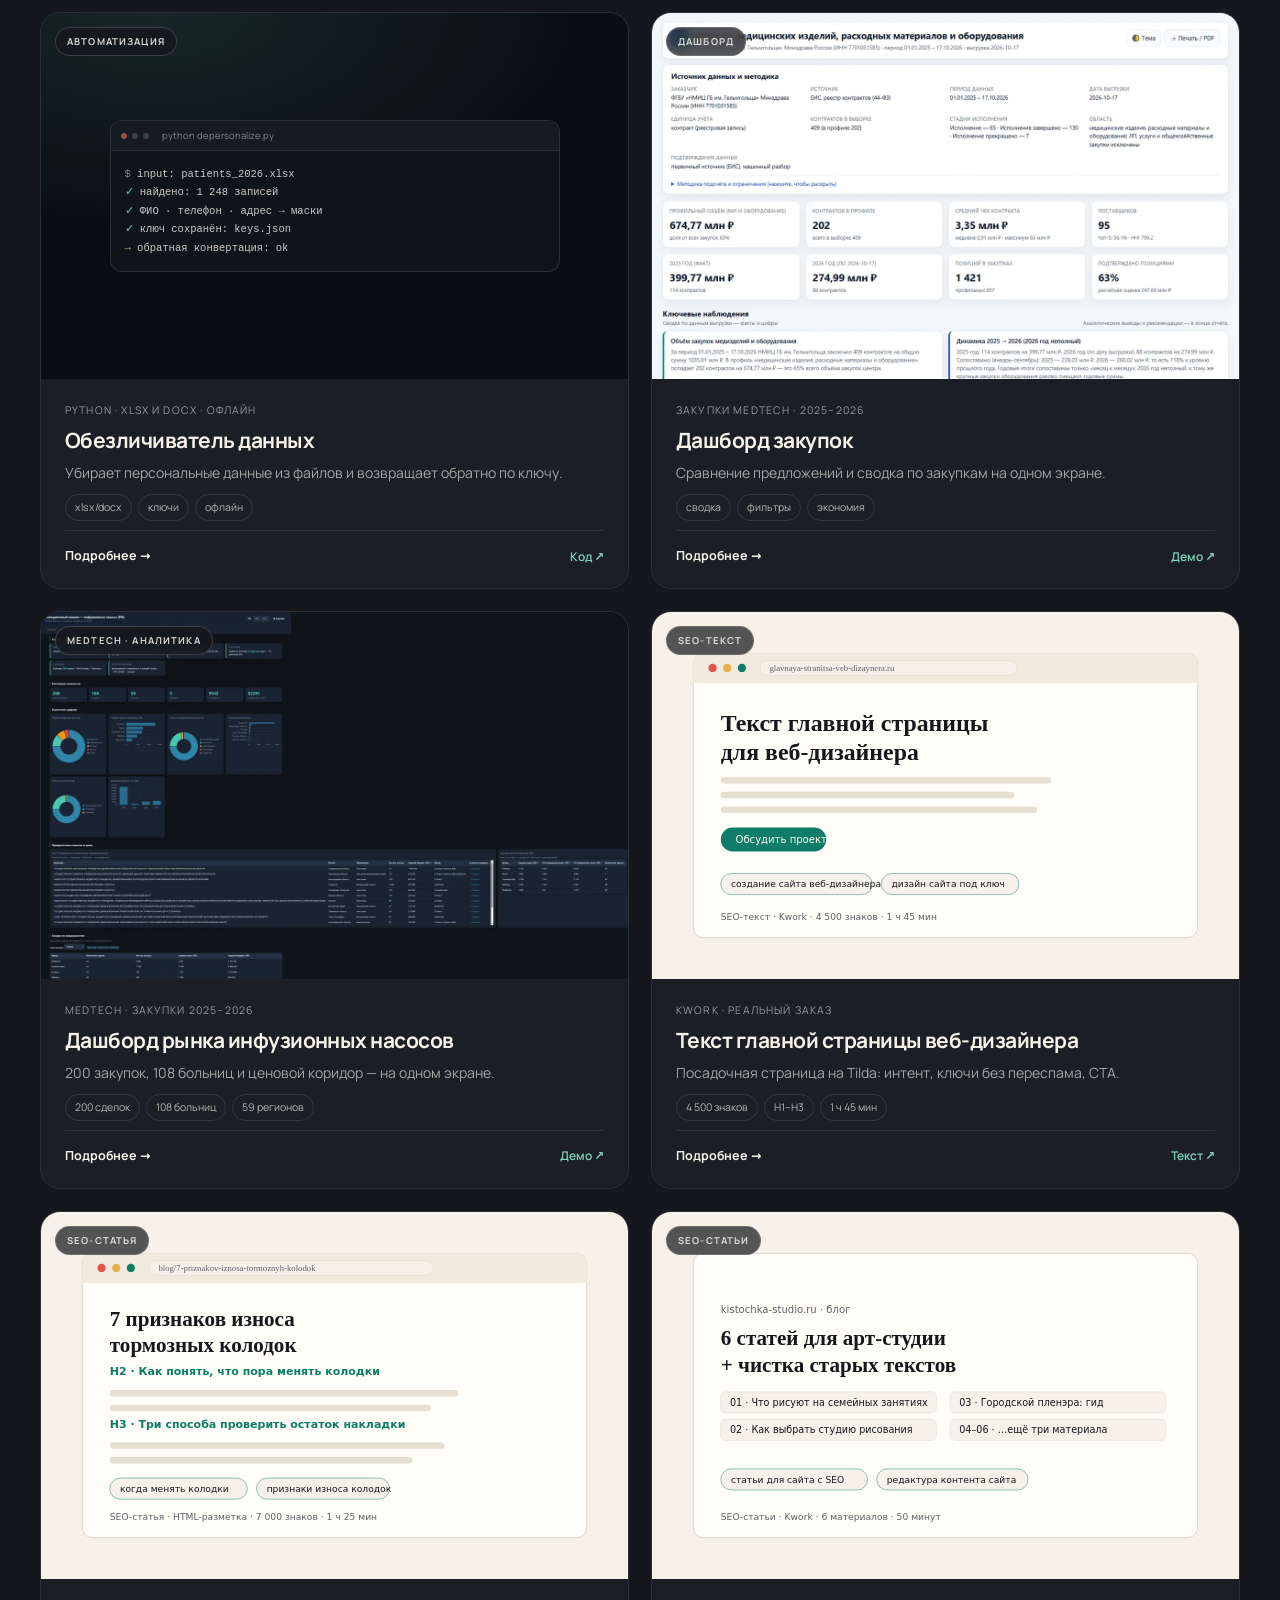
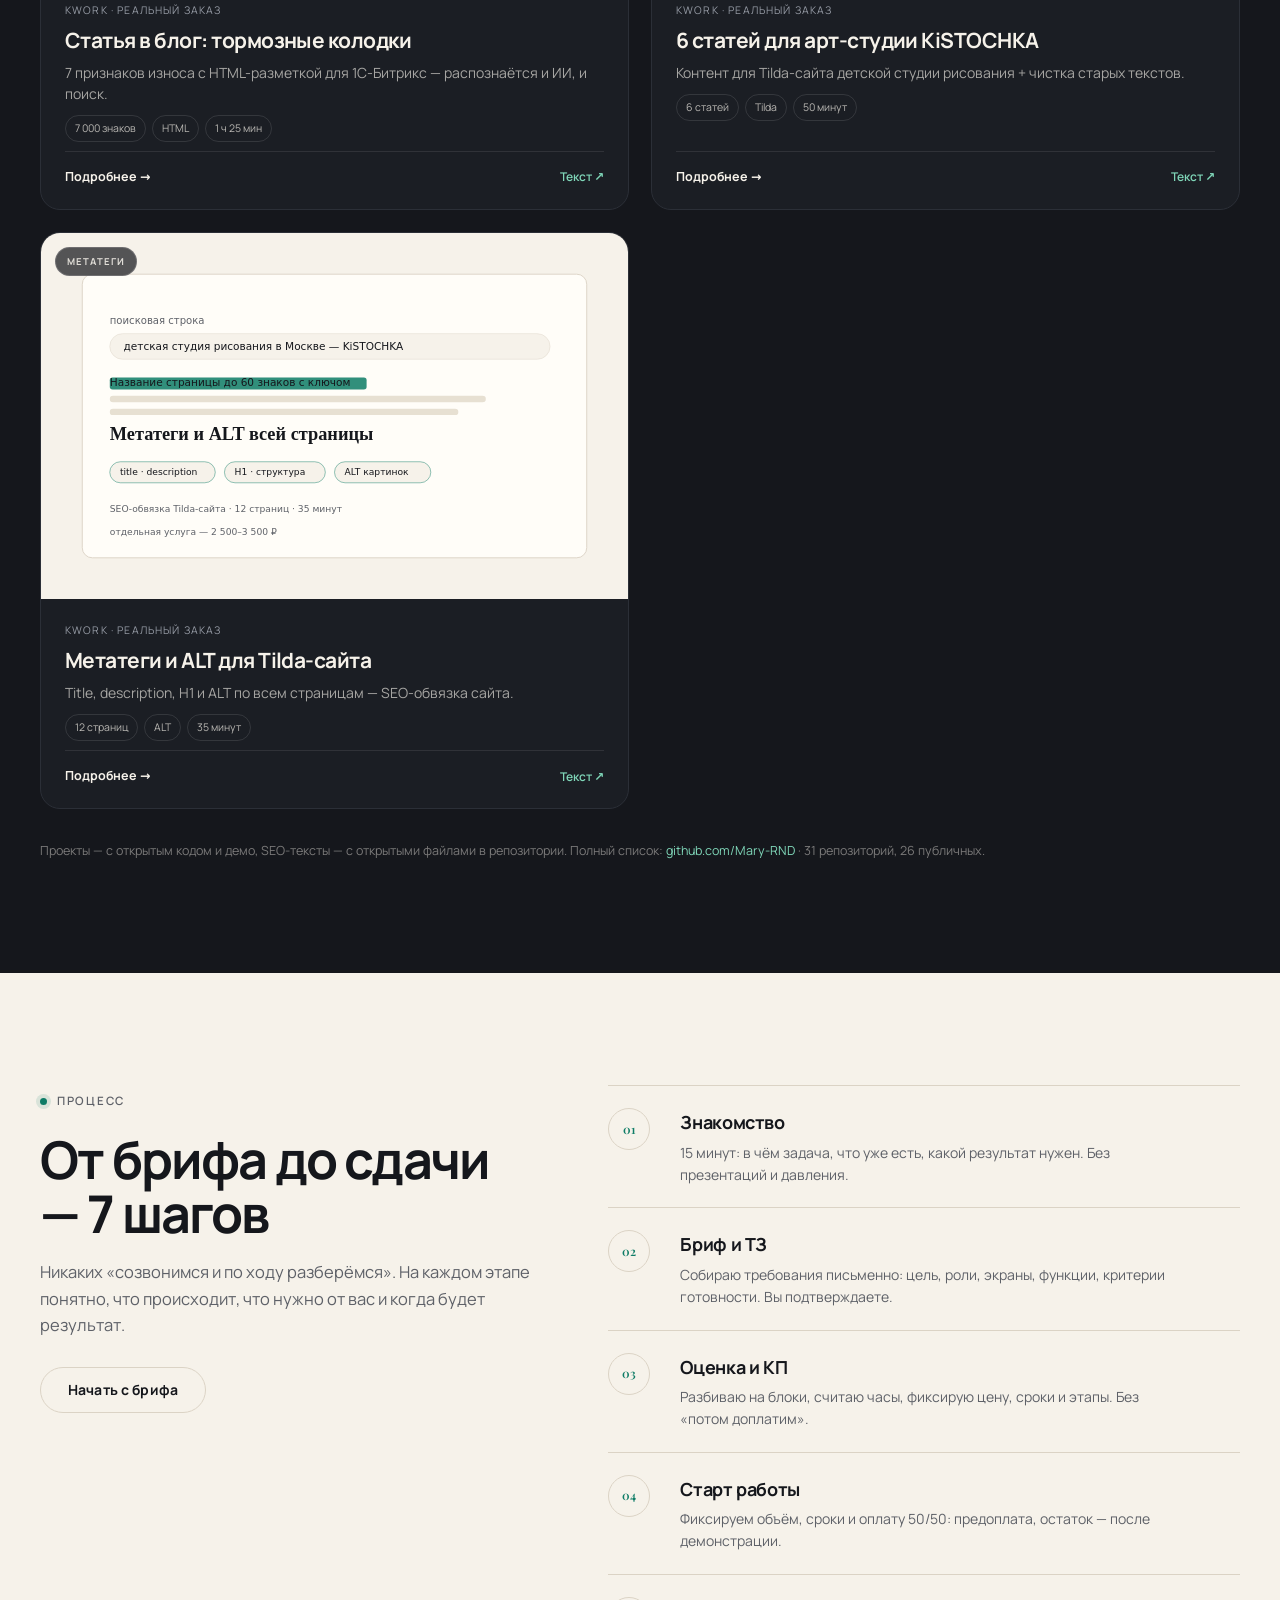
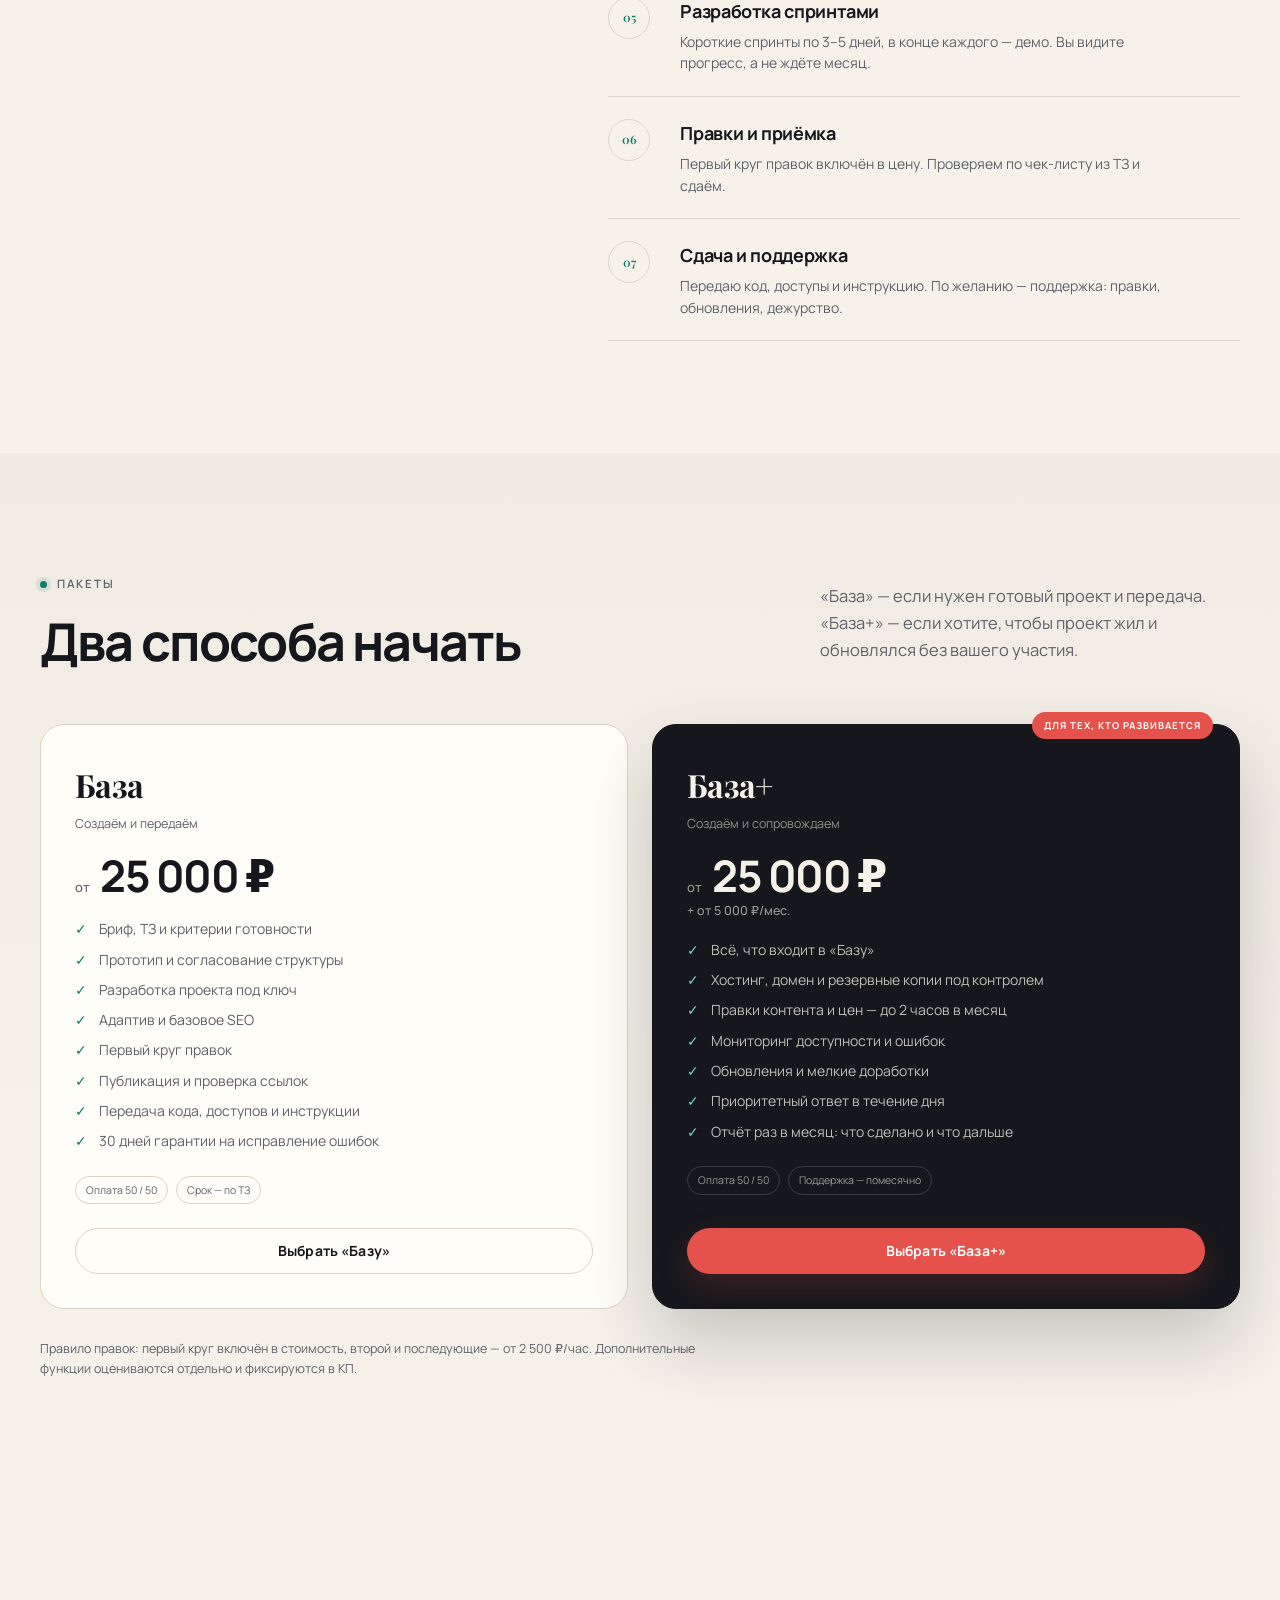
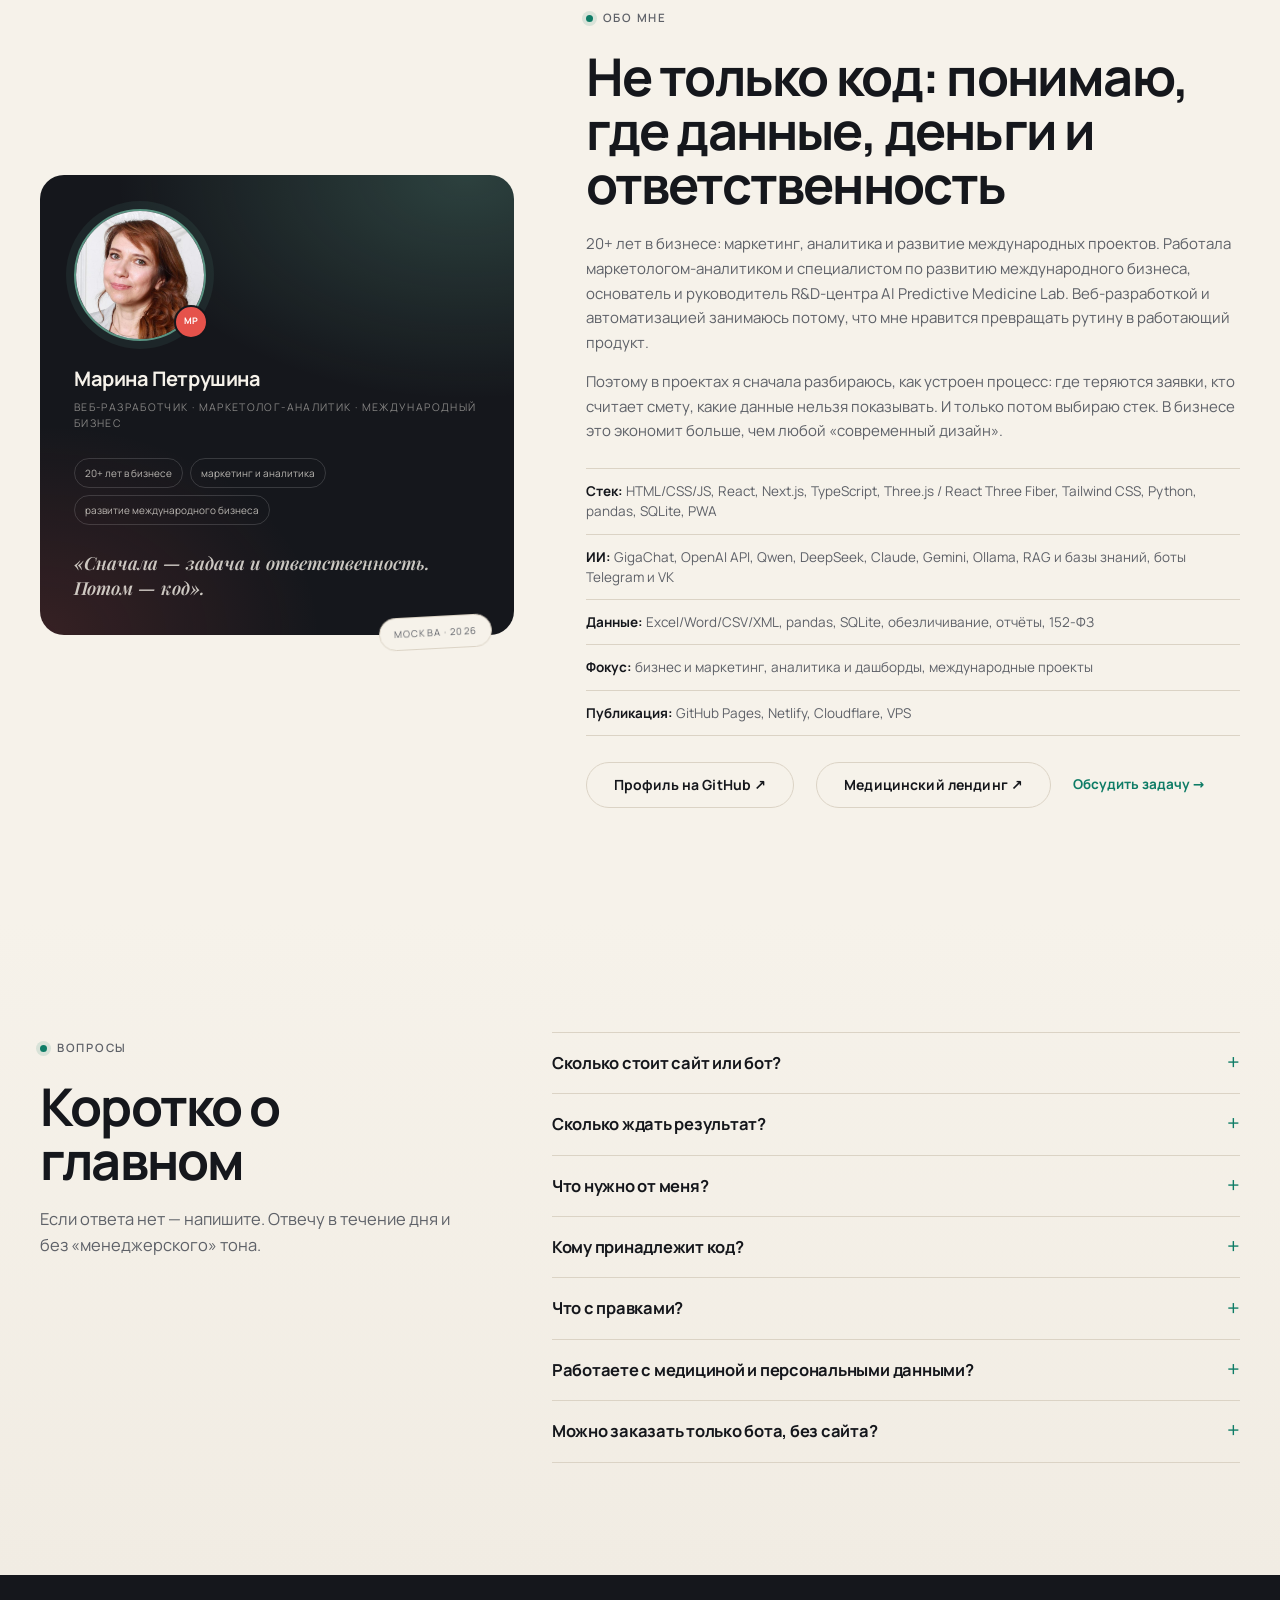
==== commit db72103d: "Кейс: серия визуалов для доставки — 8 постов, фильтр «Визуалы» - карточка в сетке кейсов и запись в " ====
--- a/index.html
+++ b/index.html
@@ -36,7 +36,7 @@
     "https://vk.com/marina_petrushina",
     "https://wa.me/79857286655"
   ],
-  "knowsAbout": ["веб-разработка", "вайб-кодинг", "создание сайтов", "ИИ-боты", "трекеры задач", "автоматизация", "MedTech", "медицинские информационные системы", "аналитика данных", "дашборды", "SEO-тексты"]
+  "knowsAbout": ["веб-разработка", "создание сайтов", "ИИ-боты", "трекеры задач", "автоматизация", "MedTech", "медицинские информационные системы", "аналитика данных", "дашборды", "SEO-тексты"]
 }
 </script>
 <script type="application/ld+json">
@@ -107,7 +107,7 @@
   <section class="hero" id="top">
     <div class="container hero-grid">
       <div class="hero-copy">
-        <p class="eyebrow"><span class="eyebrow-dot"></span> Вайб-кодинг · маркетинг-аналитика · международный бизнес</p>
+        <p class="eyebrow"><span class="eyebrow-dot"></span> Разработка · маркетинг-аналитика · международный бизнес</p>
         <h1>Веб-разработка<br class="br-desk"> на заказ: сайты, боты<br class="br-desk"> и сервисы <em>под задачу</em> бизнеса</h1>
         <p class="hero-lead">Меня зовут Марина. Делаю веб-разработку на заказ: лендинги, ИИ-ботов, трекеры, дашборды, аналитику и SEO-тексты под ключевые запросы. Работаю быстро, без раздутого бюджета и с передачей кода. 20+ лет в бизнесе — маркетинг, аналитика и развитие международных проектов, поэтому сначала разбираюсь в задаче, а потом выбираю стек.</p>
         <div class="hero-actions">
@@ -135,14 +135,13 @@
           <strong>145 позиций</strong>
           <small>смета за 1 минуту</small>
         </div>
-        <span class="stamp">vibe<br>coded</span>
       </div>
     </div>
 
     <div class="container">
       <ul class="stats">
-        <li><strong data-count="32">32</strong><span>репозиторий на GitHub · 27 публичных</span></li>
-        <li><strong data-count="20">20</strong><span>кейсов в портфолио</span></li>
+        <li><strong data-count="33">33</strong><span>репозиторий на GitHub · 28 публичных</span></li>
+        <li><strong data-count="21">21</strong><span>кейсов в портфолио</span></li>
         <li><strong data-count="145">145</strong><span>позиций в калькуляторе смет</span></li>
         <li><strong>24/7</strong><span>отвечает ИИ-бот по базе знаний</span></li>
       </ul>
@@ -352,9 +351,26 @@
         <button class="filter" data-filter="analytics" role="tab" aria-selected="false">Аналитика</button>
         <button class="filter" data-filter="text" role="tab" aria-selected="false">SEO-тексты</button>
         <button class="filter" data-filter="pres" role="tab" aria-selected="false">Презентации</button>
+        <button class="filter" data-filter="design" role="tab" aria-selected="false">Визуалы</button>
       </div>
 
       <div class="cases-grid" id="cases-grid">
+        <article class="case-card reveal" data-cat="design" data-case="food-visuals">
+          <div class="case-media">
+            <img src="assets/img/food-visuals.webp" alt="Серия визуалов для доставки роллов и пиццы: 8 постов 1080×1080 в едином стиле — обложка кейса" width="1280" height="800" loading="lazy">
+            <span class="case-tag">Визуалы</span>
+          </div>
+          <div class="case-body">
+            <p class="case-kicker">FL.ru · реальный заказ · серия 1080×1080</p>
+            <h3>Серия визуалов для доставки: 8 постов</h3>
+            <p>Серия для сервиса доставки роллов и пиццы по вакансии с FL.ru: обложка, продукт, комбо, обед, процесс, доставка и финальный CTA. Одна сетка, одна тёплая палитра, текст наложен отдельно от генерации — читается как неделя контента, а не 8 разовых картинок.</p>
+            <ul class="case-facts"><li>8 визуалов 1080×1080</li><li>3 ч 20 мин</li><li>15 000 ₽</li></ul>
+            <div class="case-actions">
+              <button class="case-more" data-open="food-visuals">Подробнее <span>→</span></button>
+              <a href="https://mary-rnd.github.io/food-visuals-series/" target="_blank" rel="noopener">Серия ↗</a>
+            </div>
+          </div>
+        </article>
         <article class="case-card reveal" data-cat="pres med" data-case="xr-dental">
           <div class="case-media">
             <img src="assets/img/xr-dental.webp" alt="Редизайн презентации для ФСИ: XR-тренажёр проводниковой анестезии — обложка и слайд технологии" width="1280" height="800" loading="lazy">
@@ -562,7 +578,7 @@
           <div class="case-media case-art art-bot" aria-hidden="true">
             <div class="chat">
               <p class="chat-in">Здравствуйте! Какие курсы подойдут новичку?</p>
-              <p class="chat-out">Подскажу по базе знаний: для старта — «Вайб-кодинг». Показать программу и стоимость?</p>
+              <p class="chat-out">Подскажу по базе знаний: для старта подойдёт базовый курс. Показать программу и стоимость?</p>
               <p class="chat-in">Да, и можно оплатить частями?</p>
               <p class="chat-out">Да. Передаю вопрос менеджеру — он подтвердит рассрочку.</p>
             </div>
@@ -964,7 +980,7 @@
     </div>
   </div>
   <div class="container footer-bottom">
-    <p>© 2026 Марина Петрушина. Собрано на вайб-кодинге: HTML, CSS и JavaScript без фреймворков.</p>
+    <p>© 2026 Марина Петрушина. Собрано на HTML, CSS и JavaScript без фреймворков.</p>
     <a href="#top">Наверх ↑</a>
   </div>
 </footer>
--- a/assets/styles.css
+++ b/assets/styles.css
@@ -1962,6 +1962,16 @@
   .container {
     width: calc(100% - 40px);
   }
+  .header {
+    /* backdrop-filter у fixed-шапки превращает её в containing block
+       и сжимает fixed-меню до высоты шапки */
+    backdrop-filter: none;
+    -webkit-backdrop-filter: none;
+    background: var(--paper);
+  }
+  .header.is-scrolled {
+    background: var(--paper);
+  }
   .nav {
     position: fixed;
     top: 78px;
@@ -2056,7 +2066,8 @@
   }
   .pains-grid,
   .cases-grid,
-  .packages-grid {
+  .packages-grid,
+  .services-grid {
     grid-template-columns: 1fr;
   }
   .section-head-row {
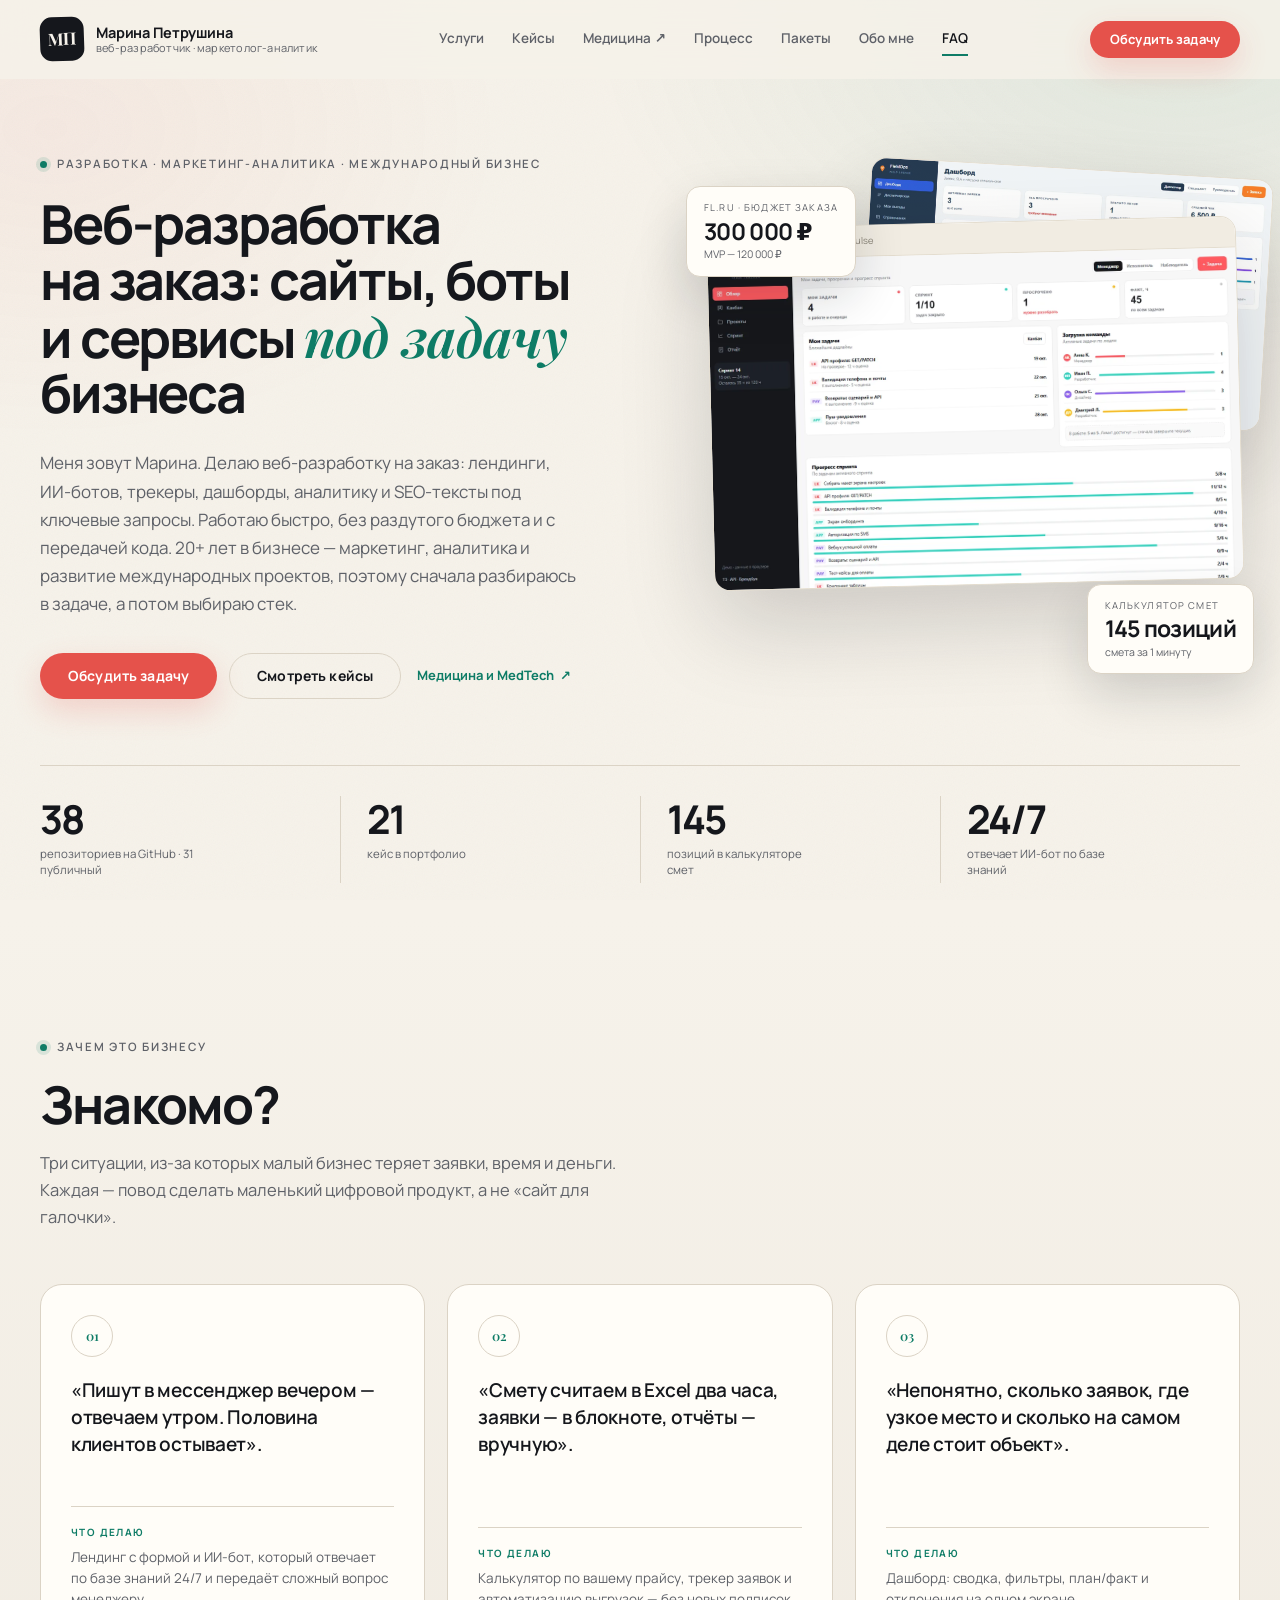
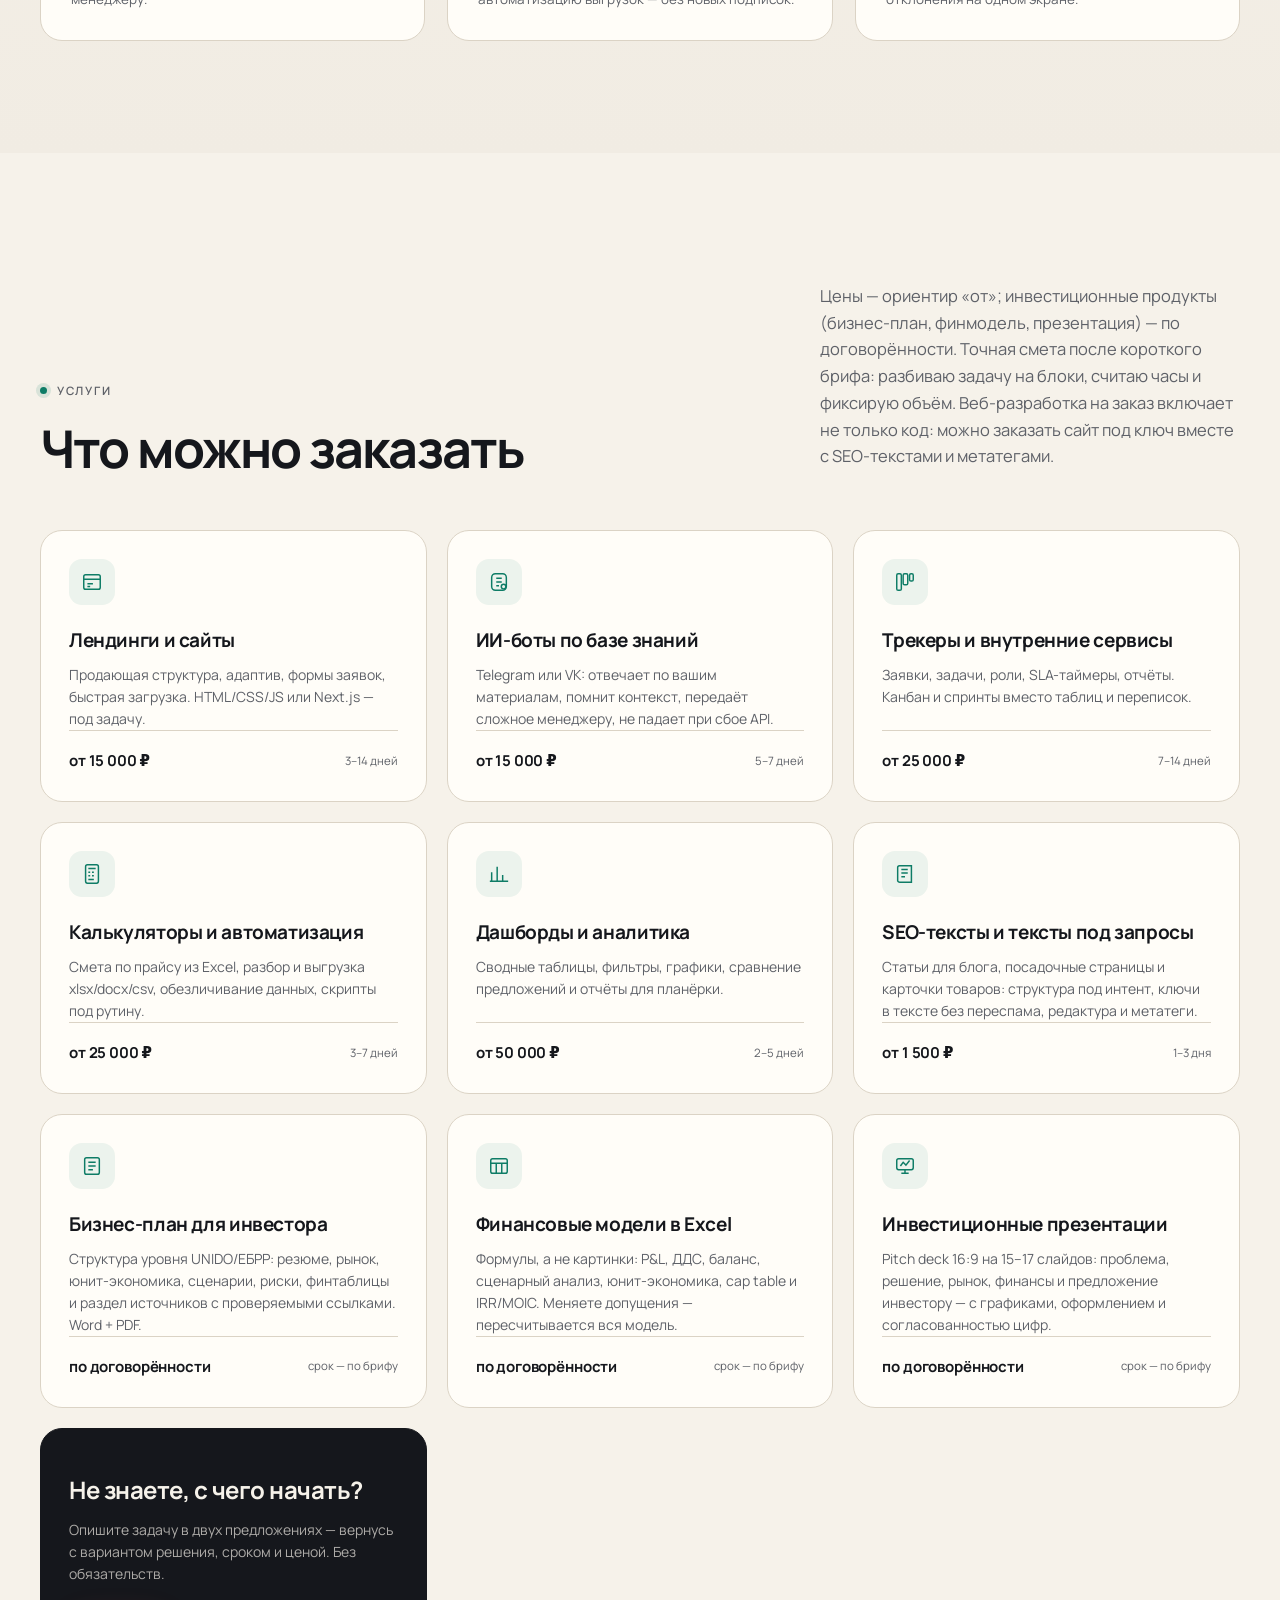
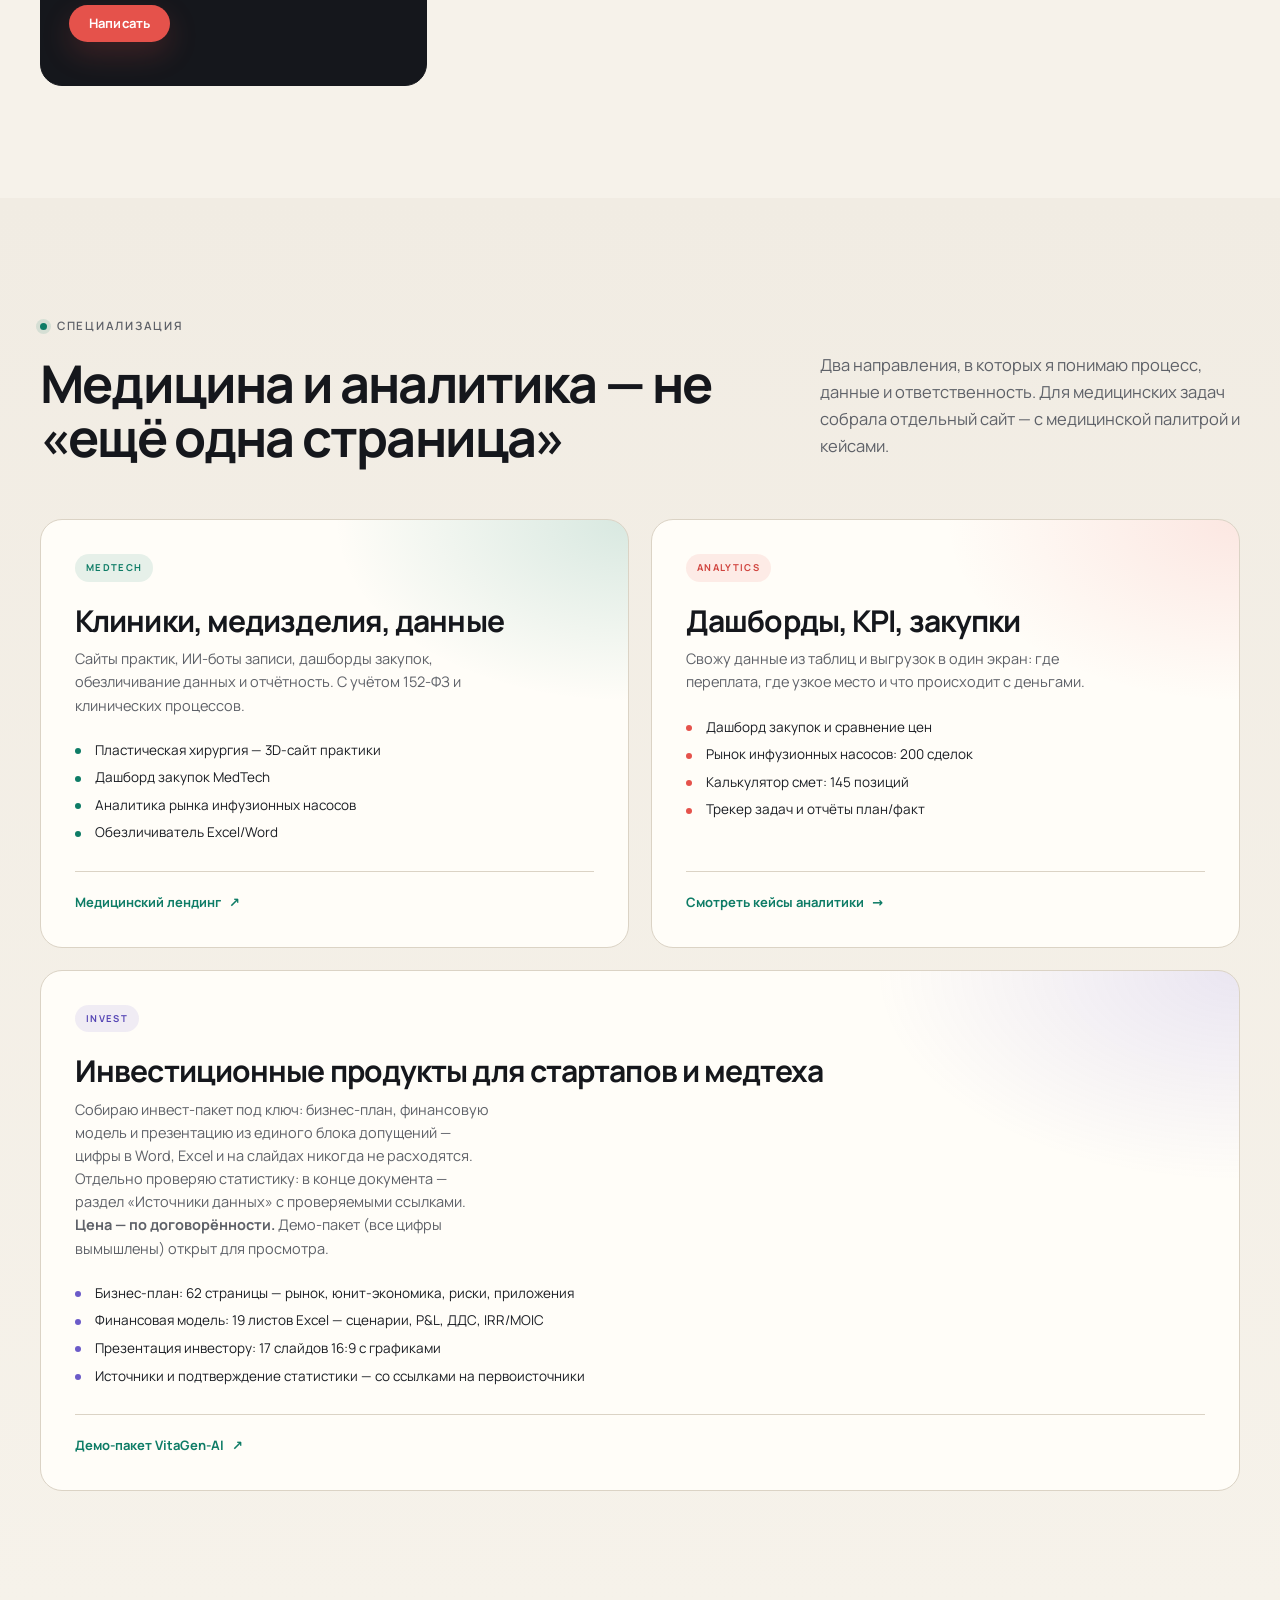
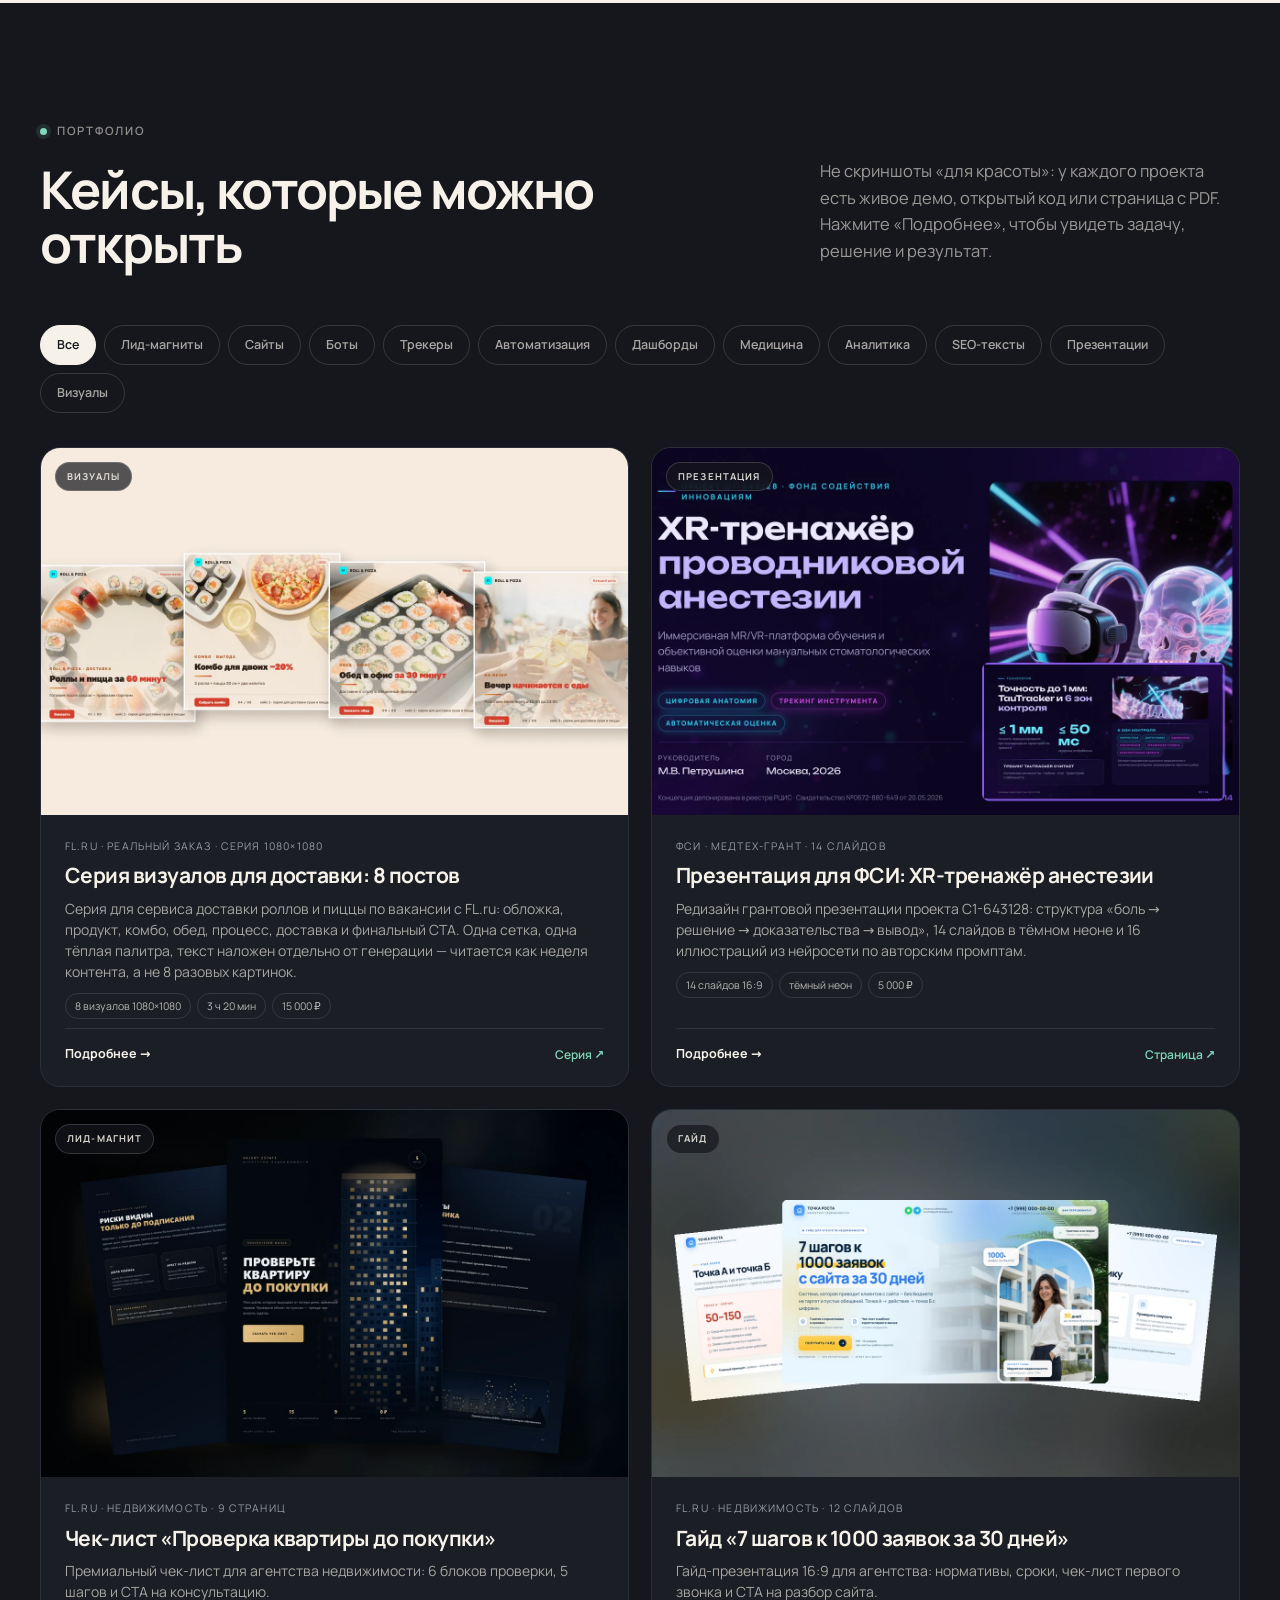
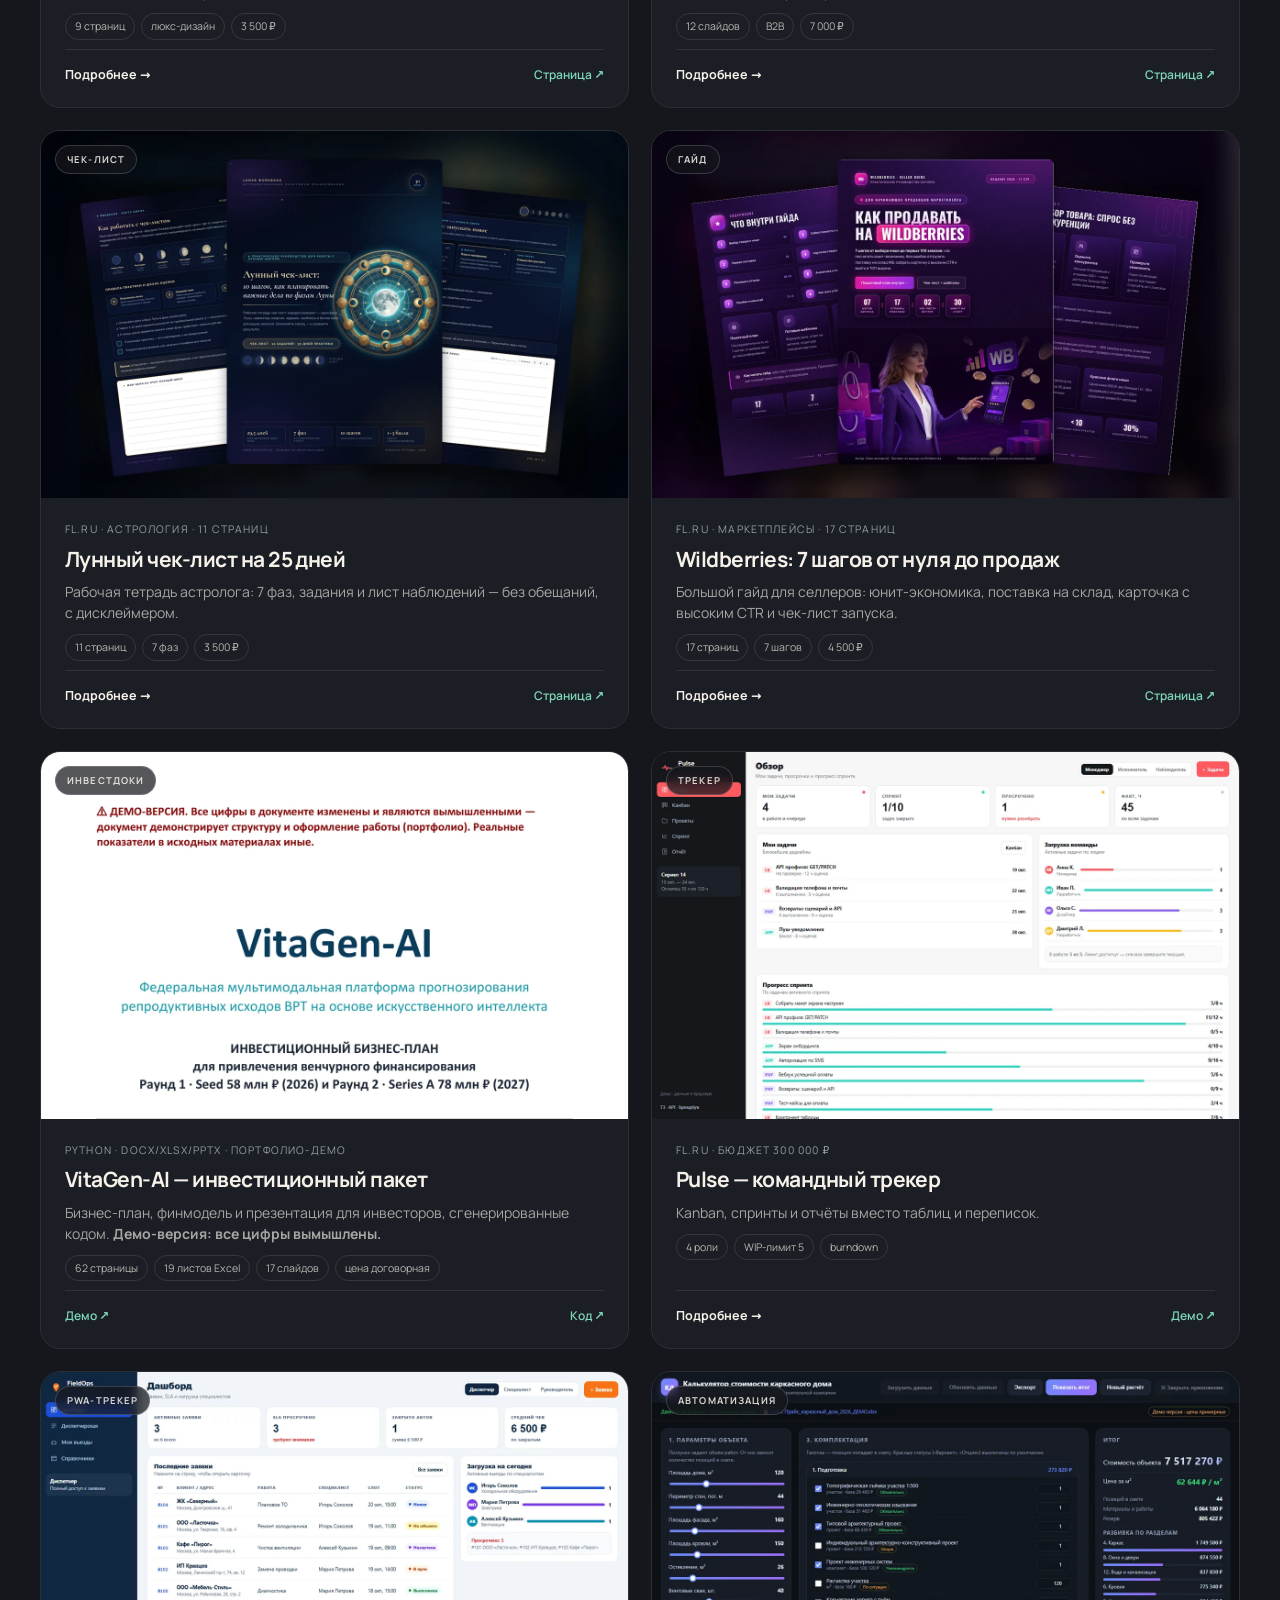
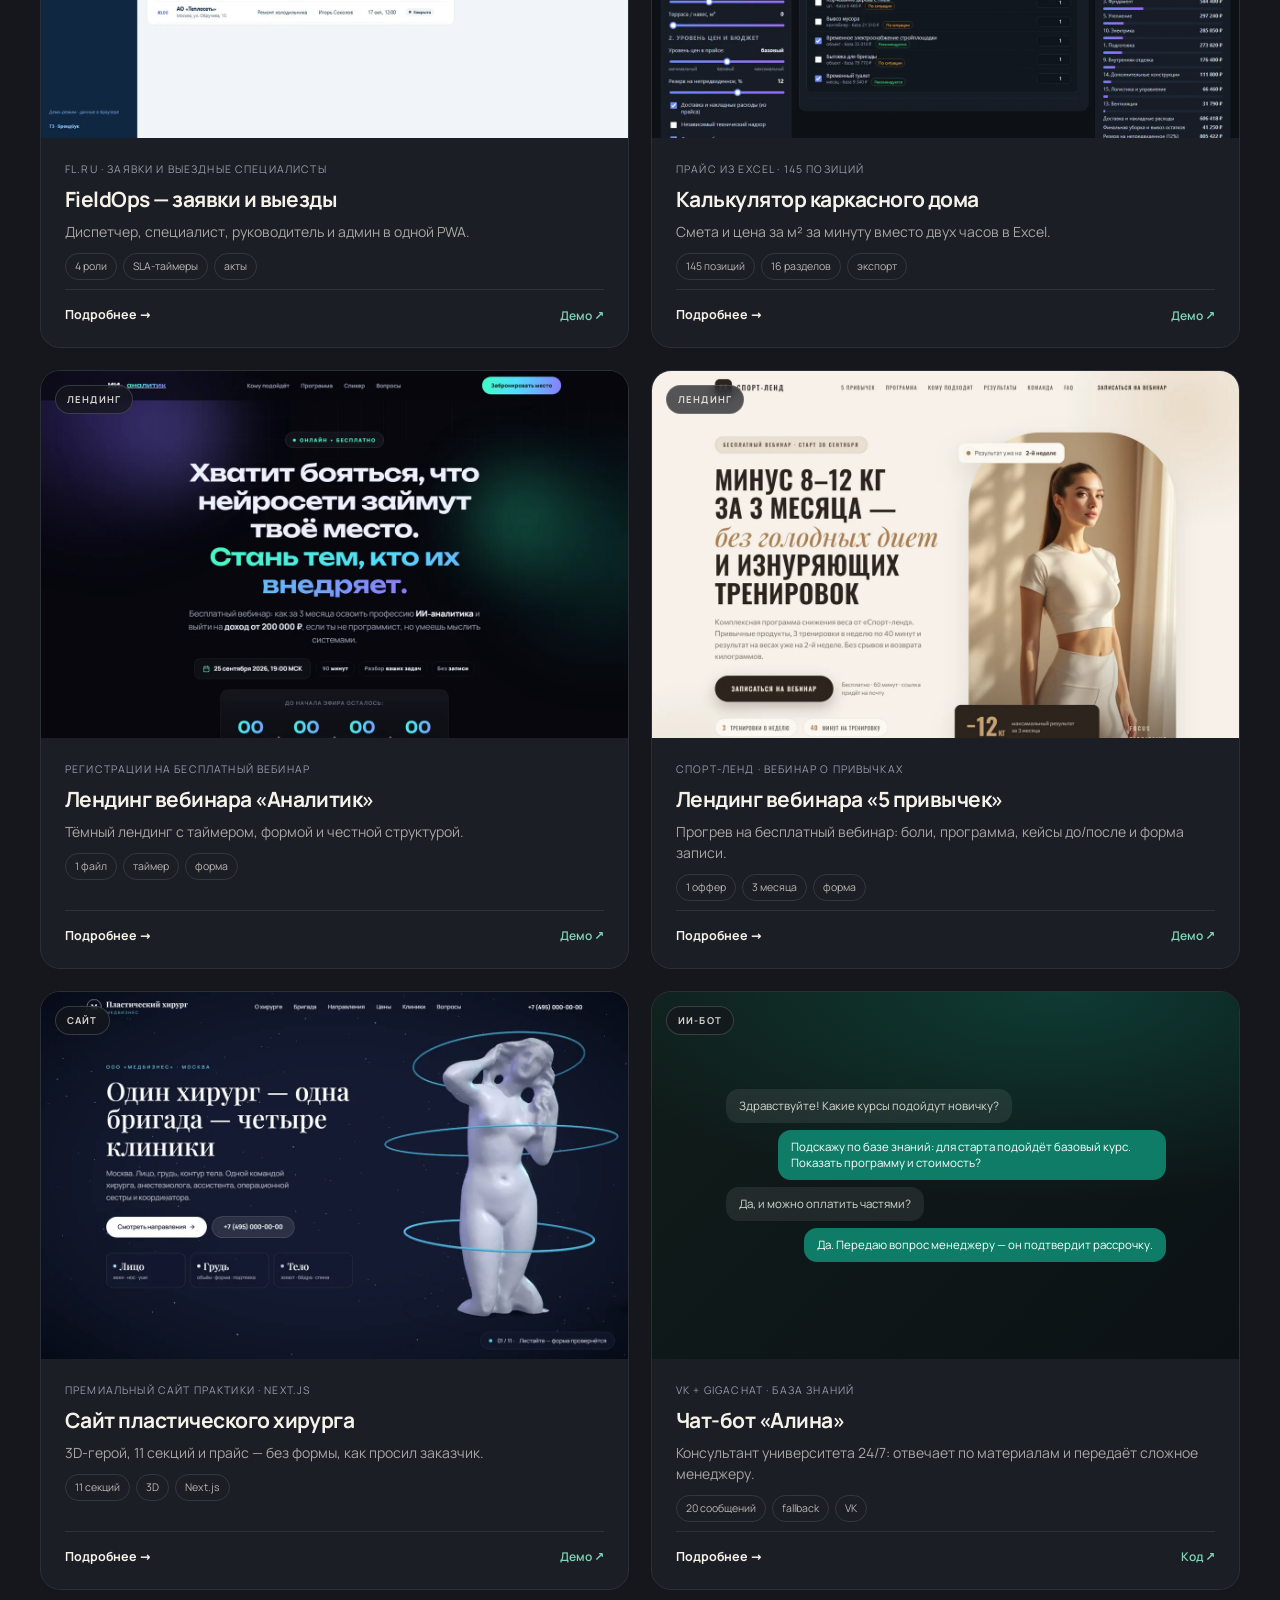
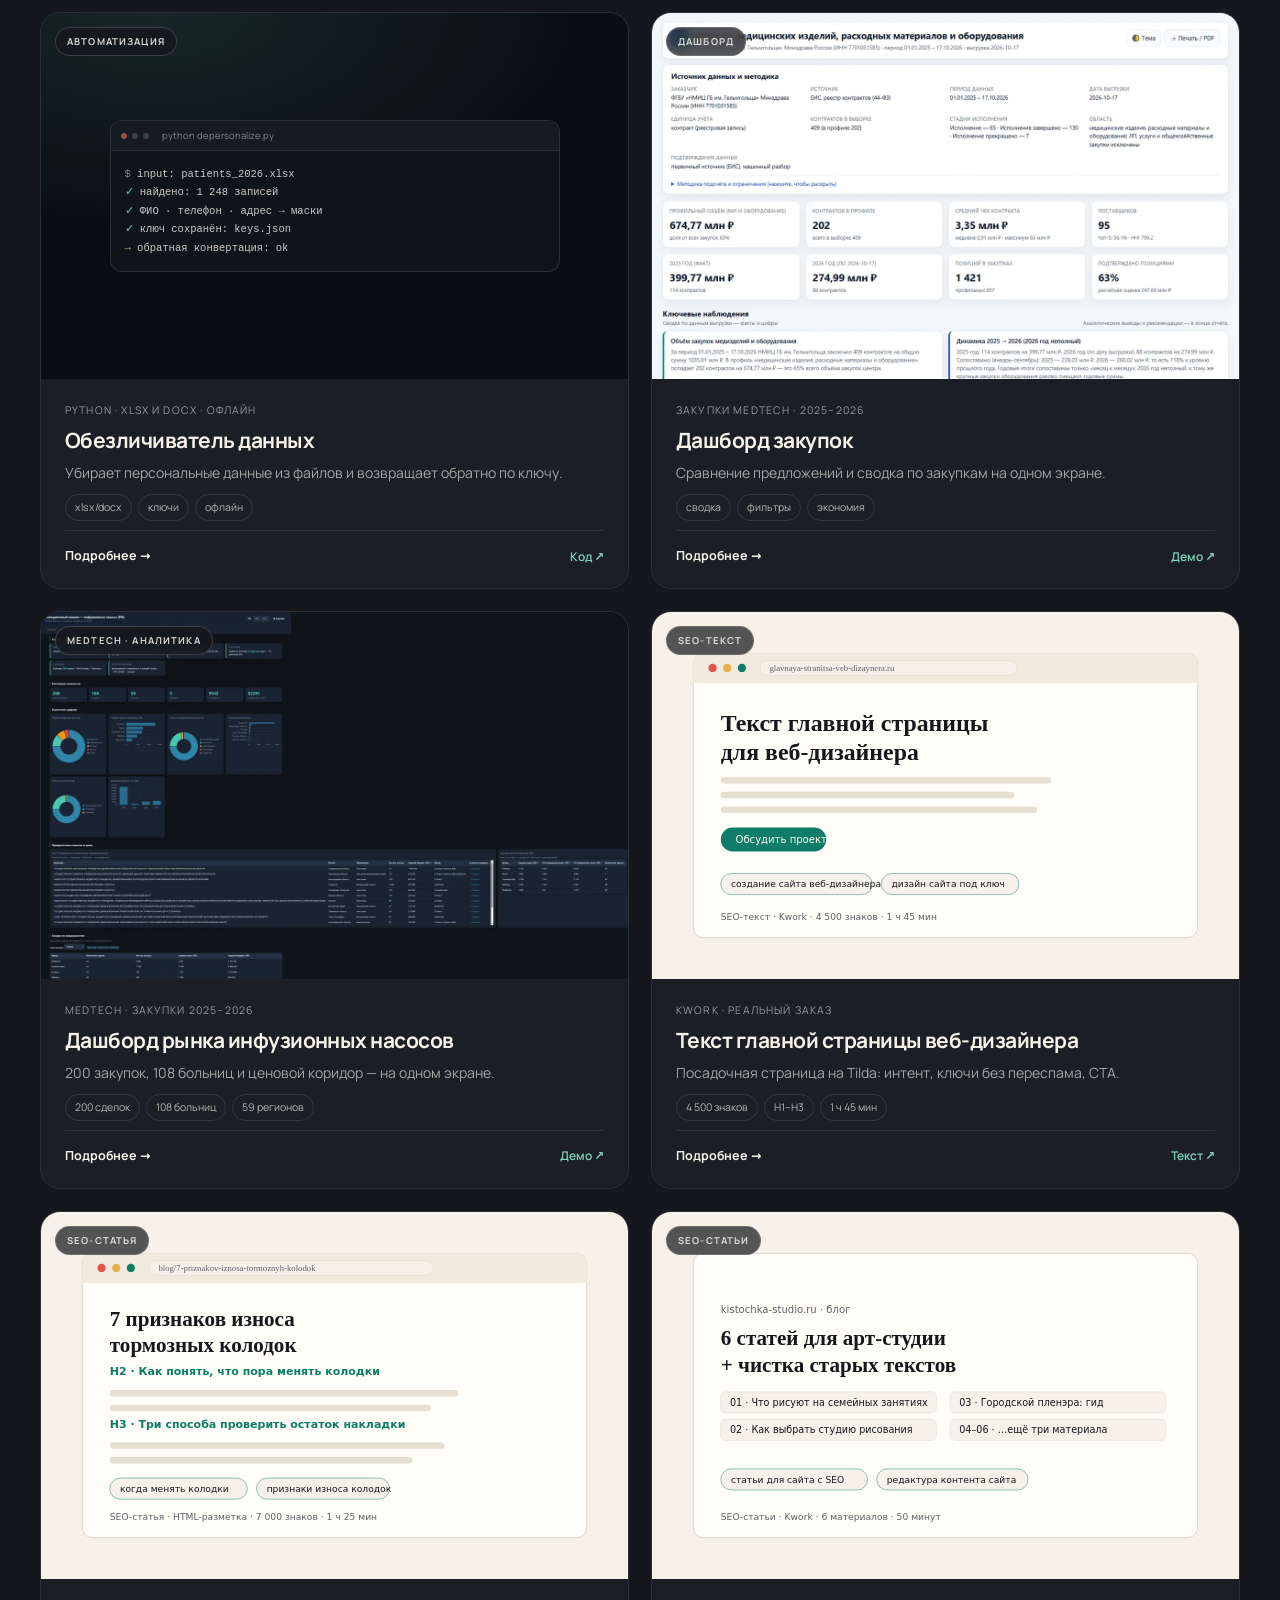
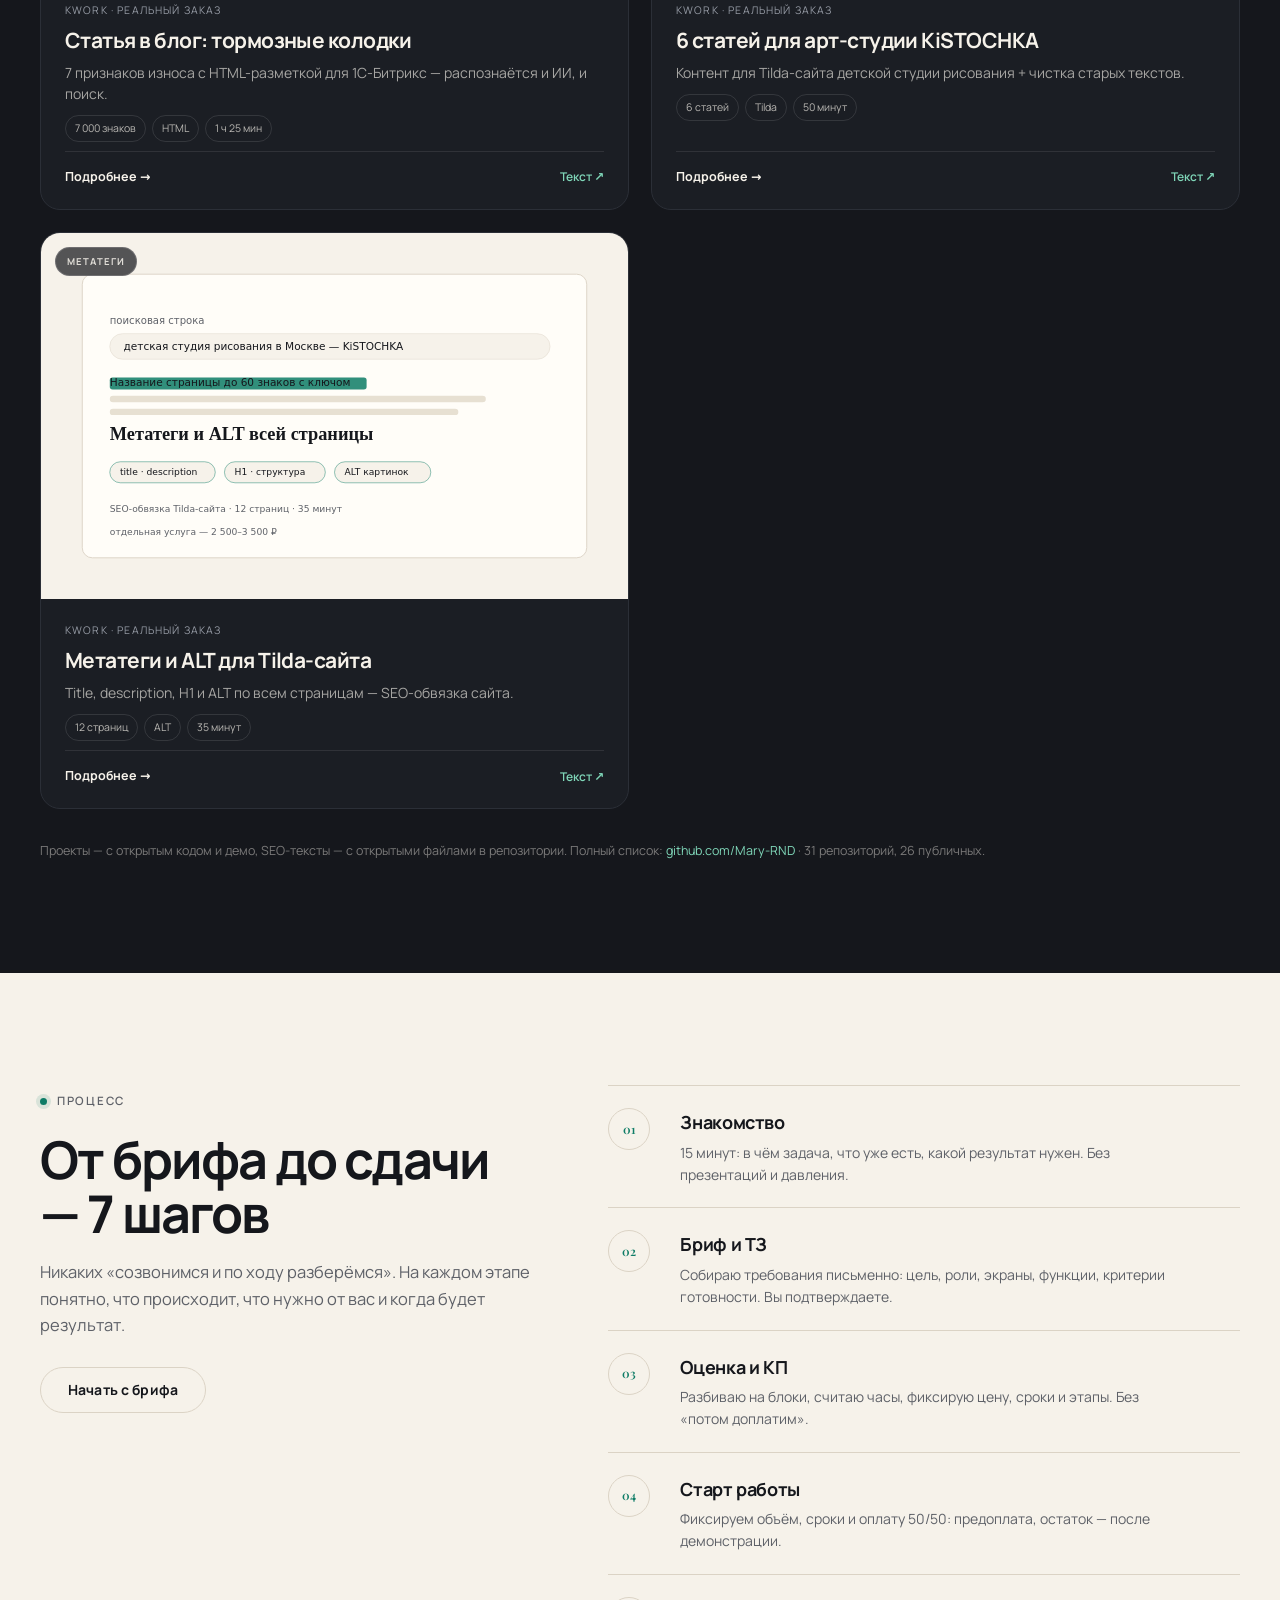
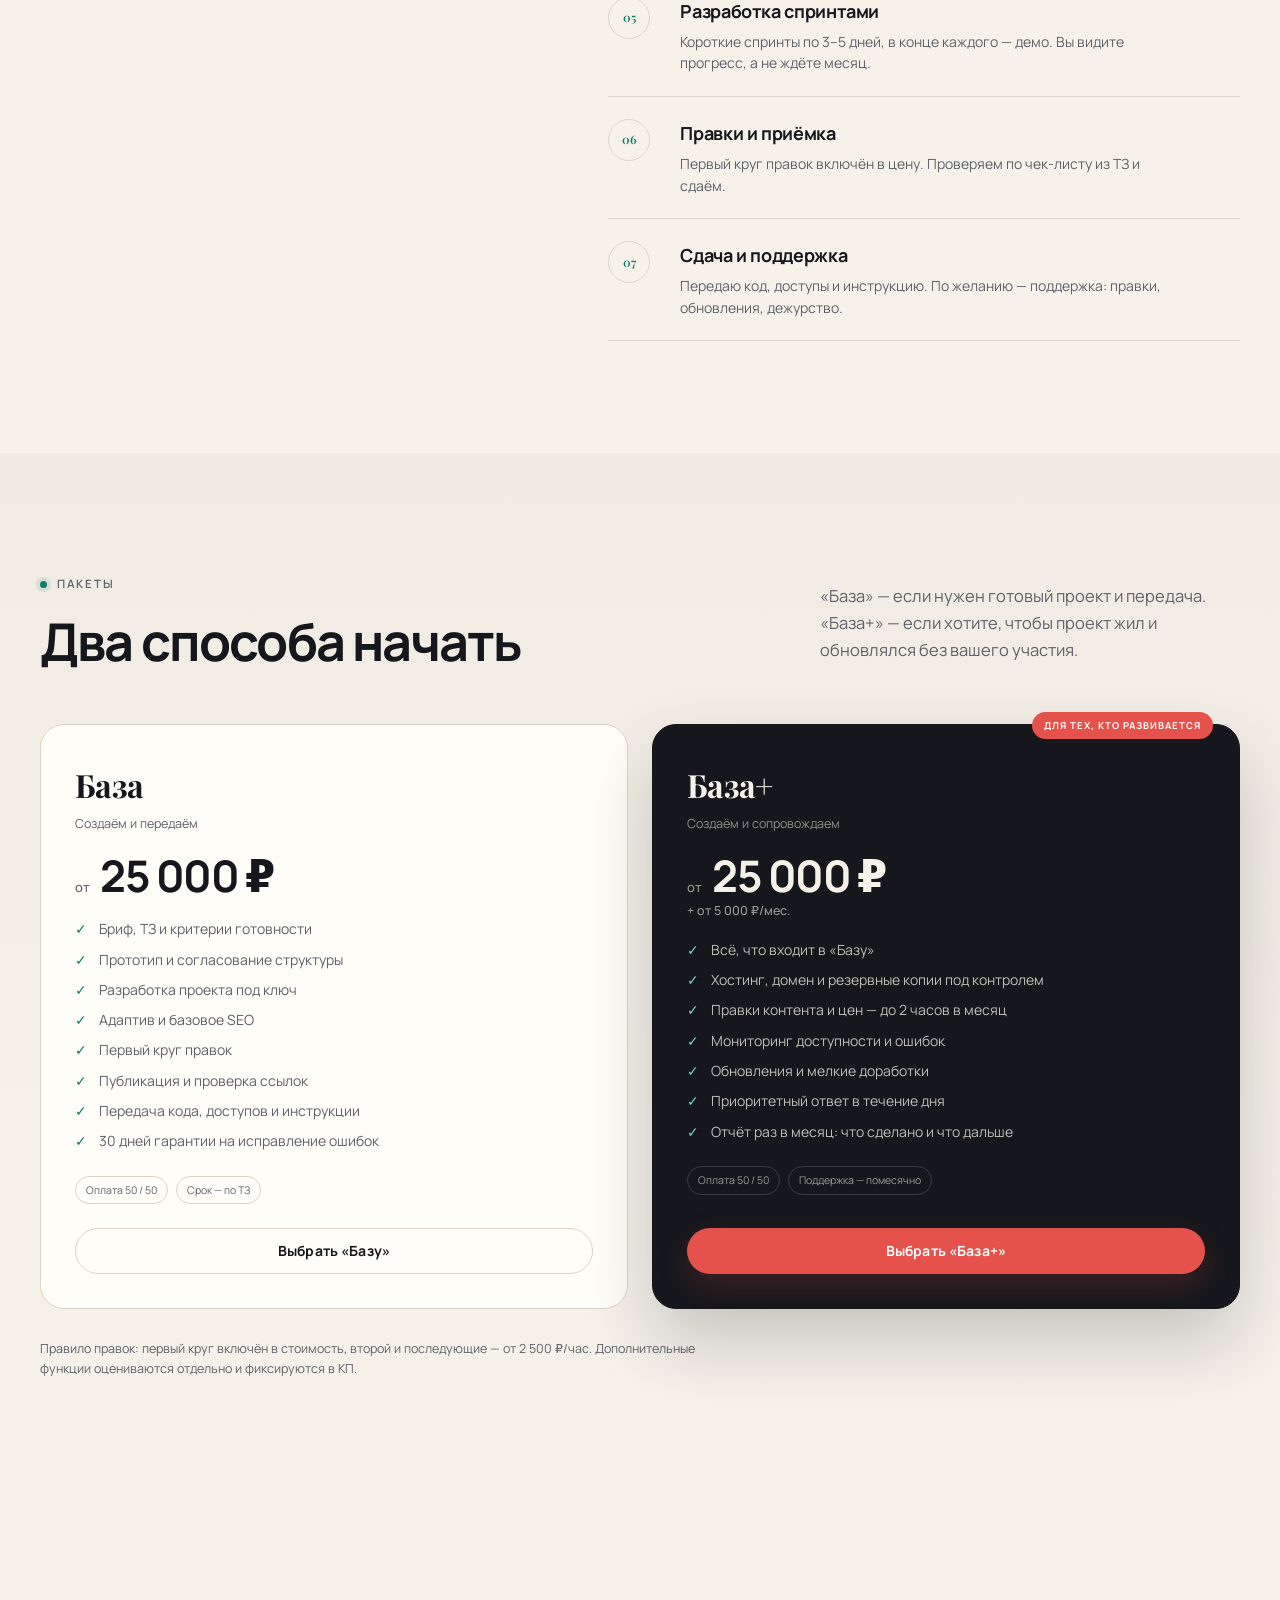
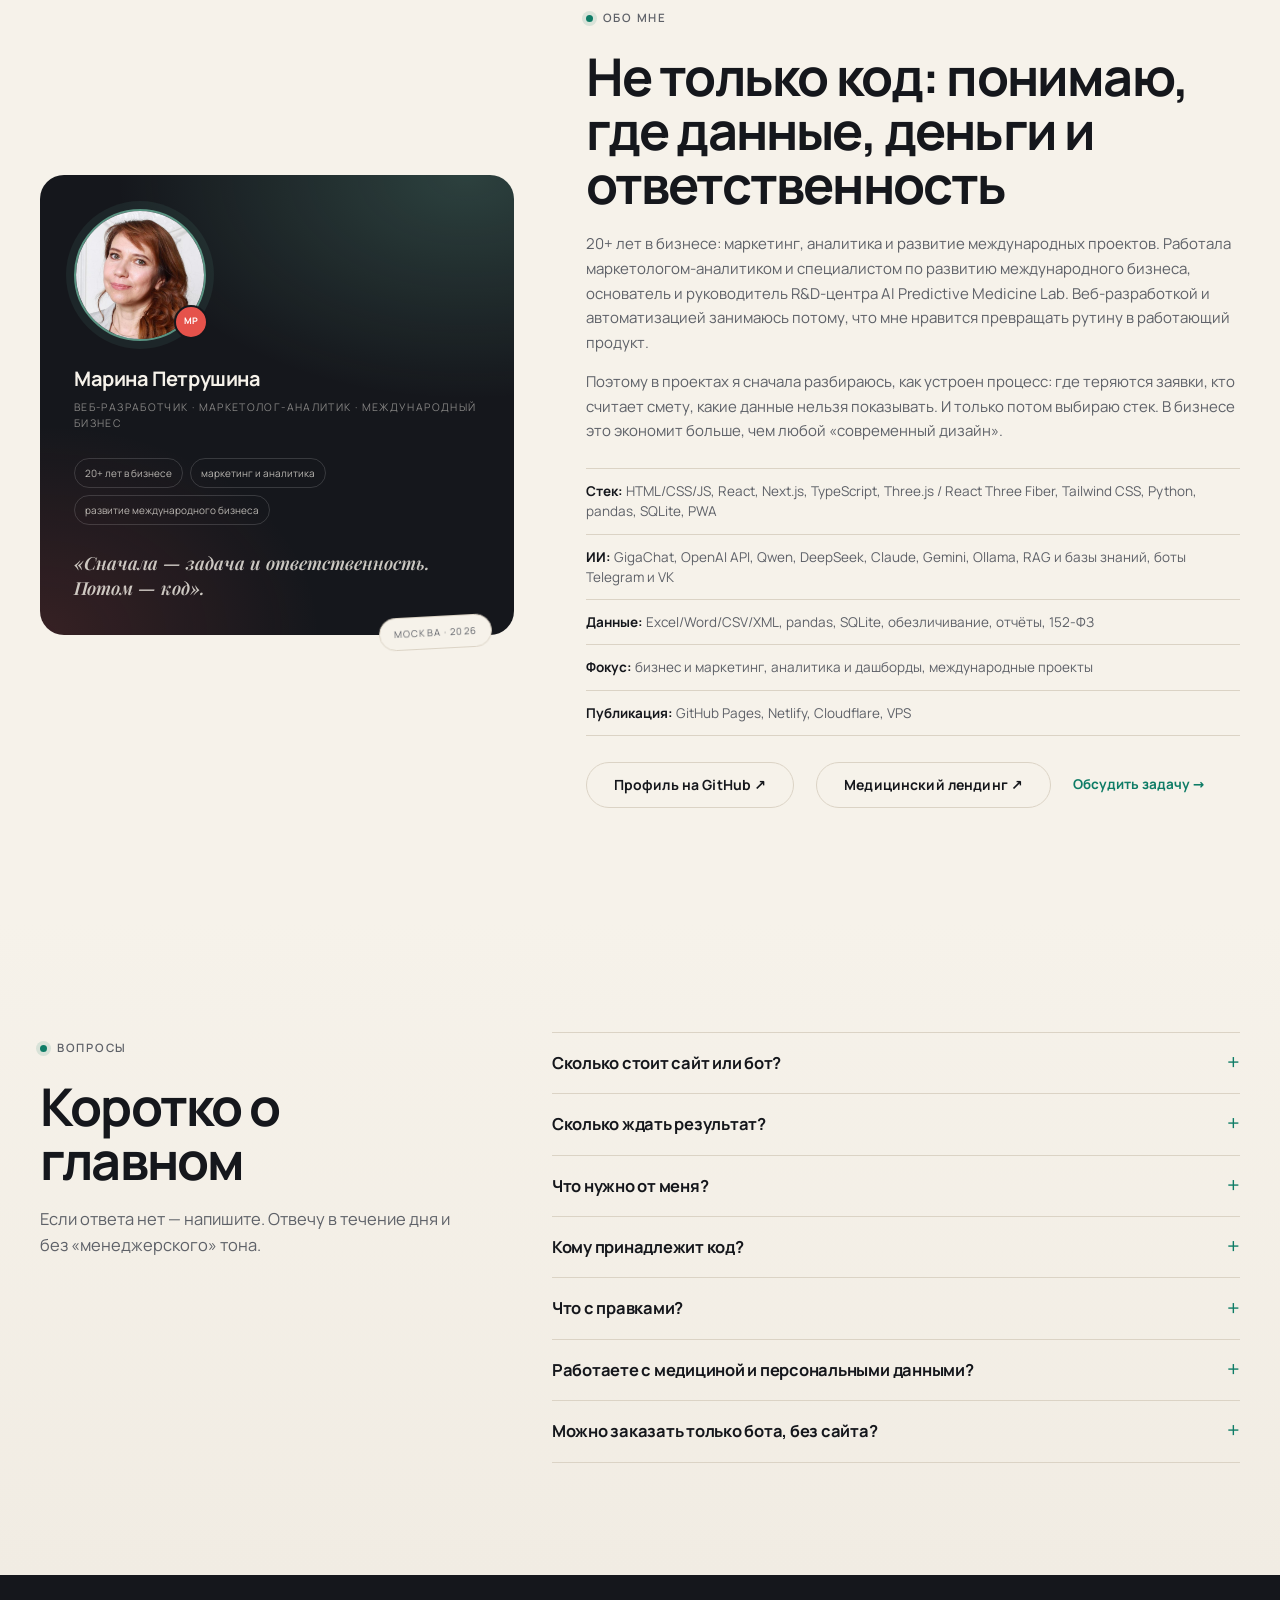
==== commit 8a5f1d40: "Счётчики: 38 репозиториев / 31 публичный, 21 кейс, OG пересобран - data-count и подписи в секции ста" ====
--- a/index.html
+++ b/index.html
@@ -140,8 +140,8 @@
 
     <div class="container">
       <ul class="stats">
-        <li><strong data-count="33">33</strong><span>репозиторий на GitHub · 28 публичных</span></li>
-        <li><strong data-count="21">21</strong><span>кейсов в портфолио</span></li>
+        <li><strong data-count="38">38</strong><span>репозиториев на GitHub · 31 публичный</span></li>
+        <li><strong data-count="21">21</strong><span>кейс в портфолио</span></li>
         <li><strong data-count="145">145</strong><span>позиций в калькуляторе смет</span></li>
         <li><strong>24/7</strong><span>отвечает ИИ-бот по базе знаний</span></li>
       </ul>
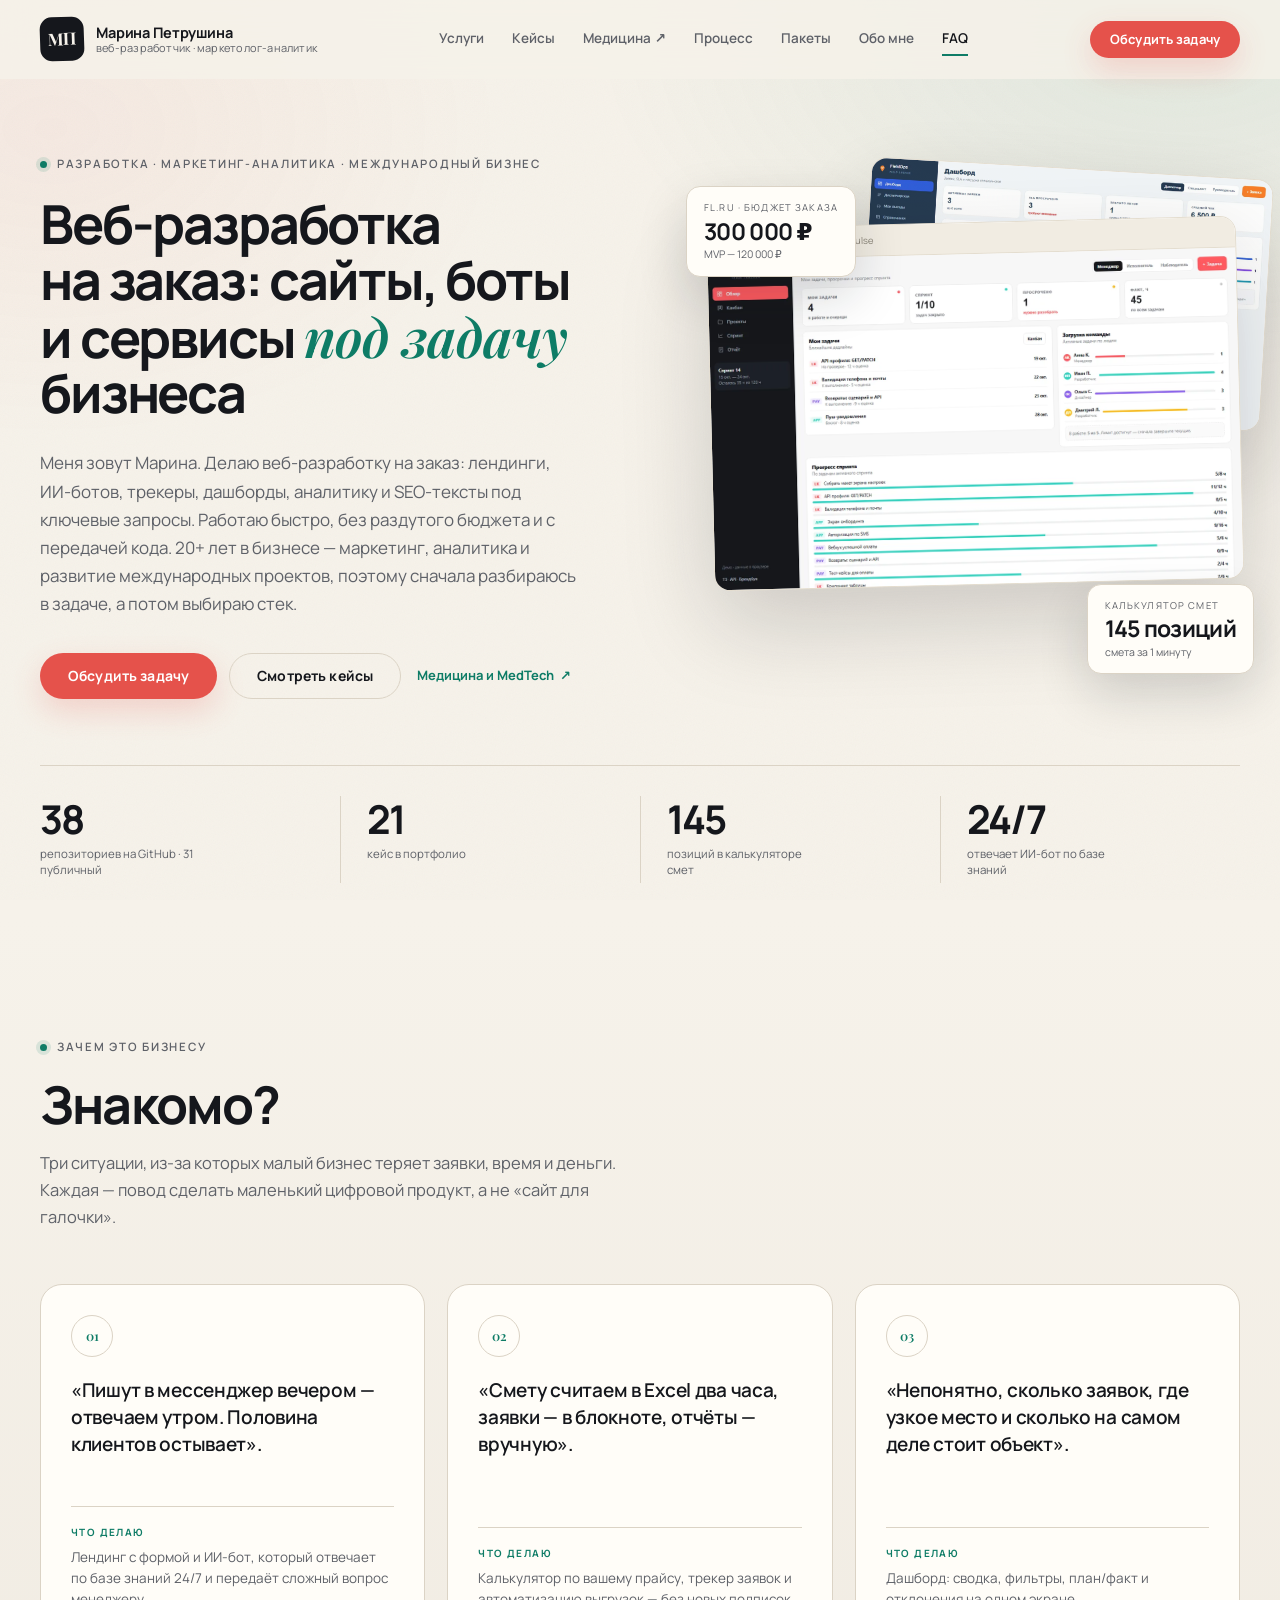
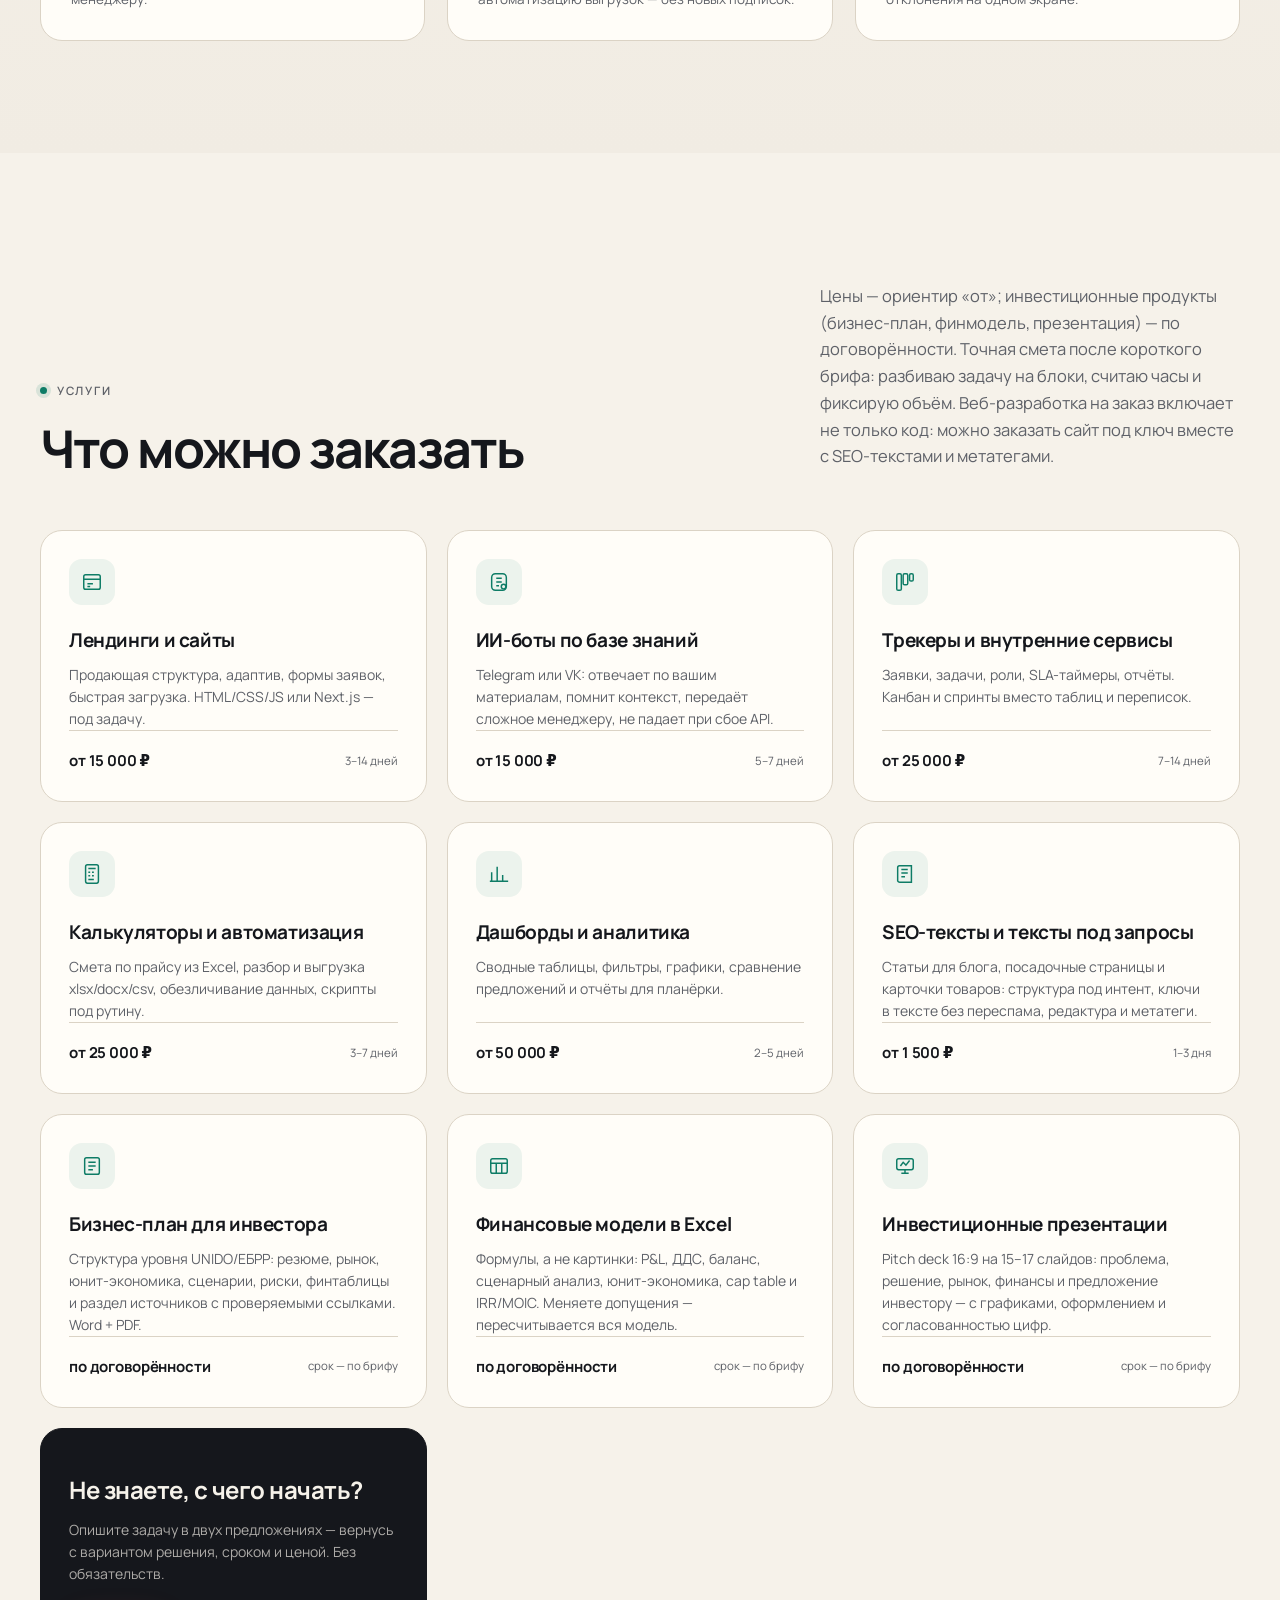
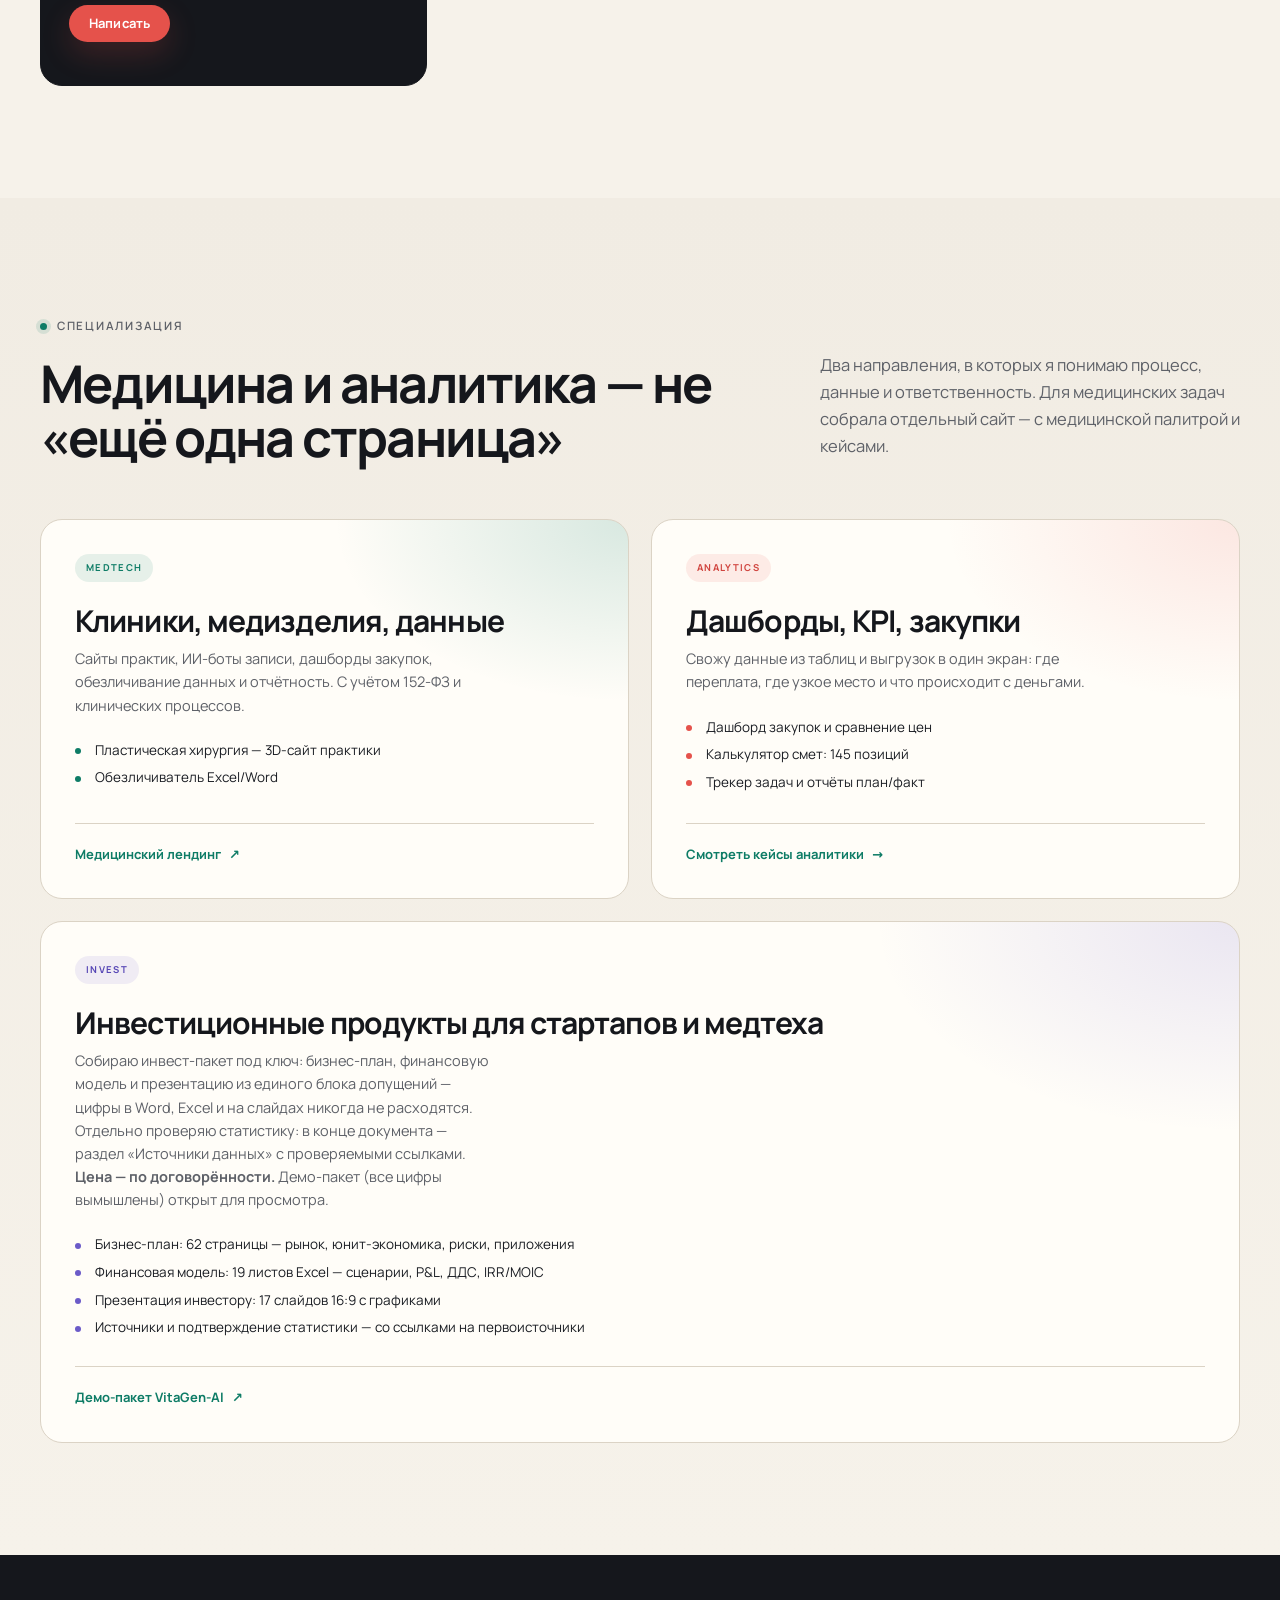
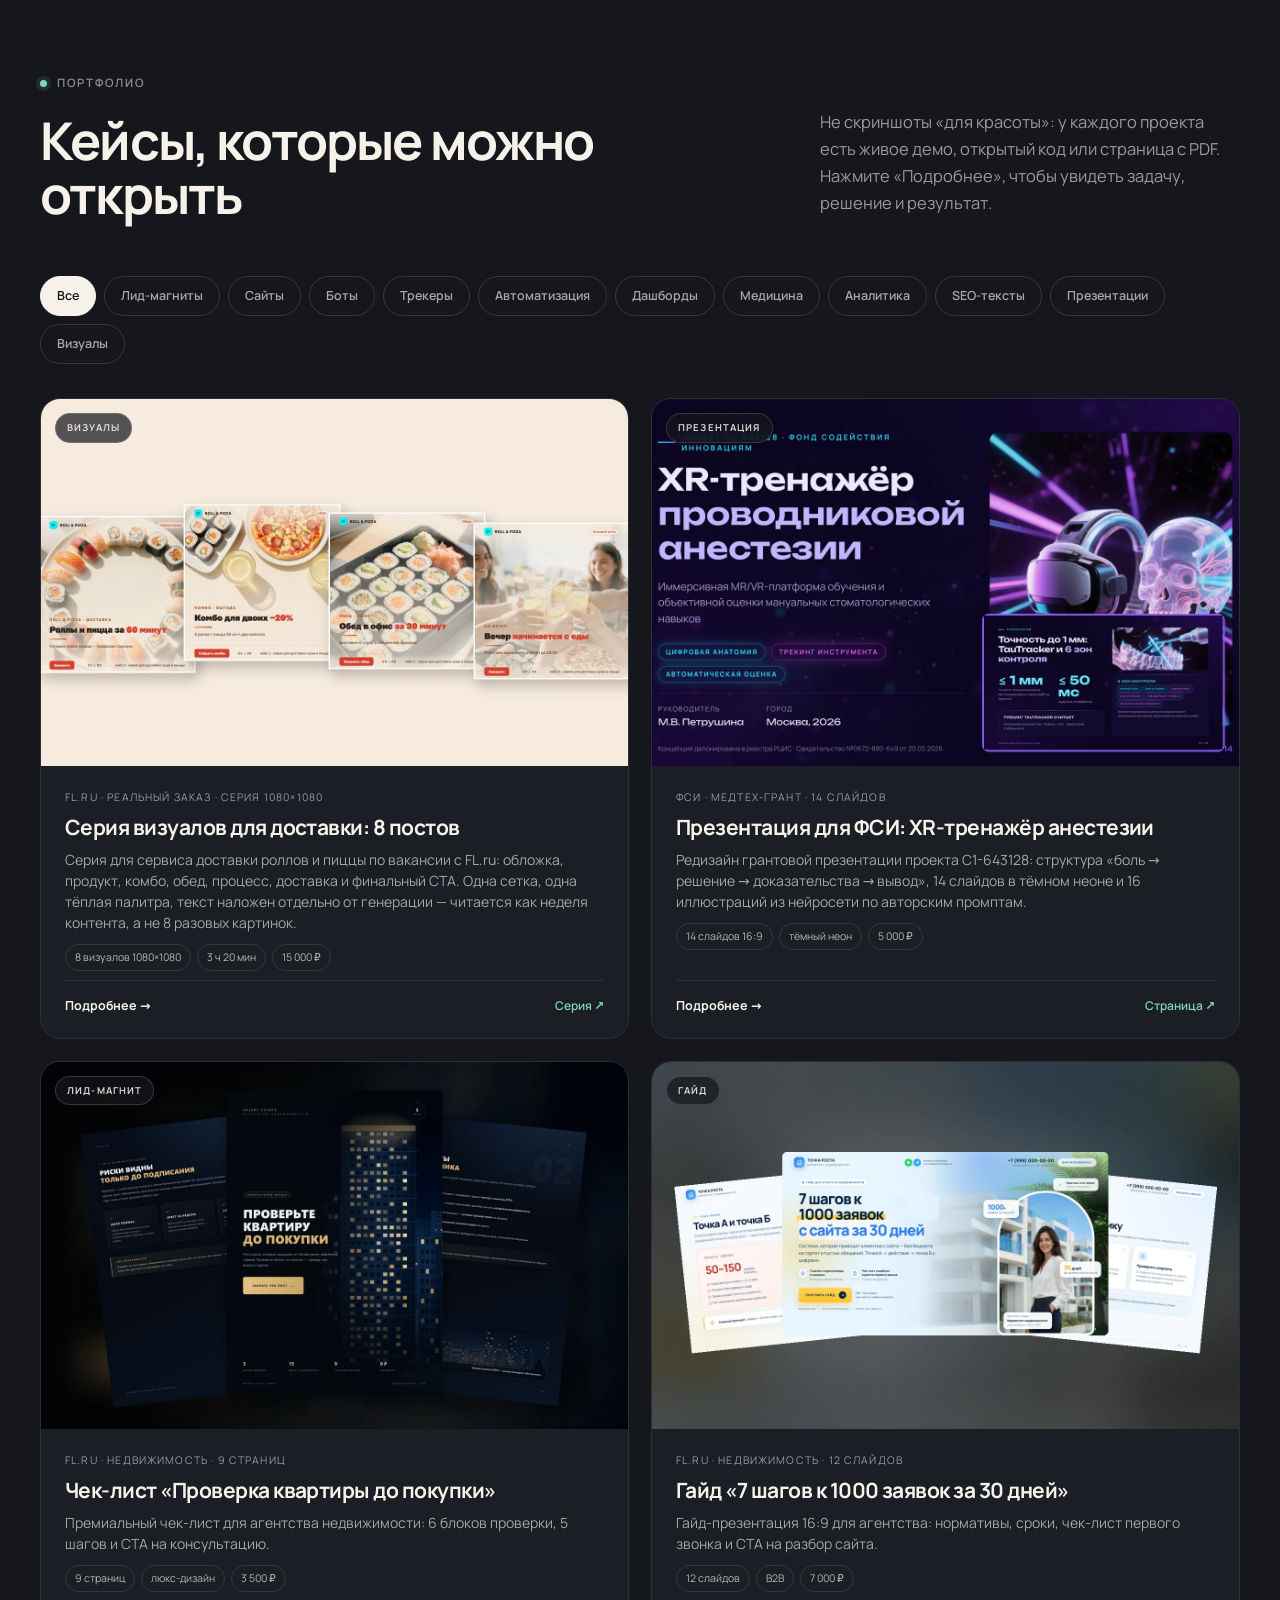
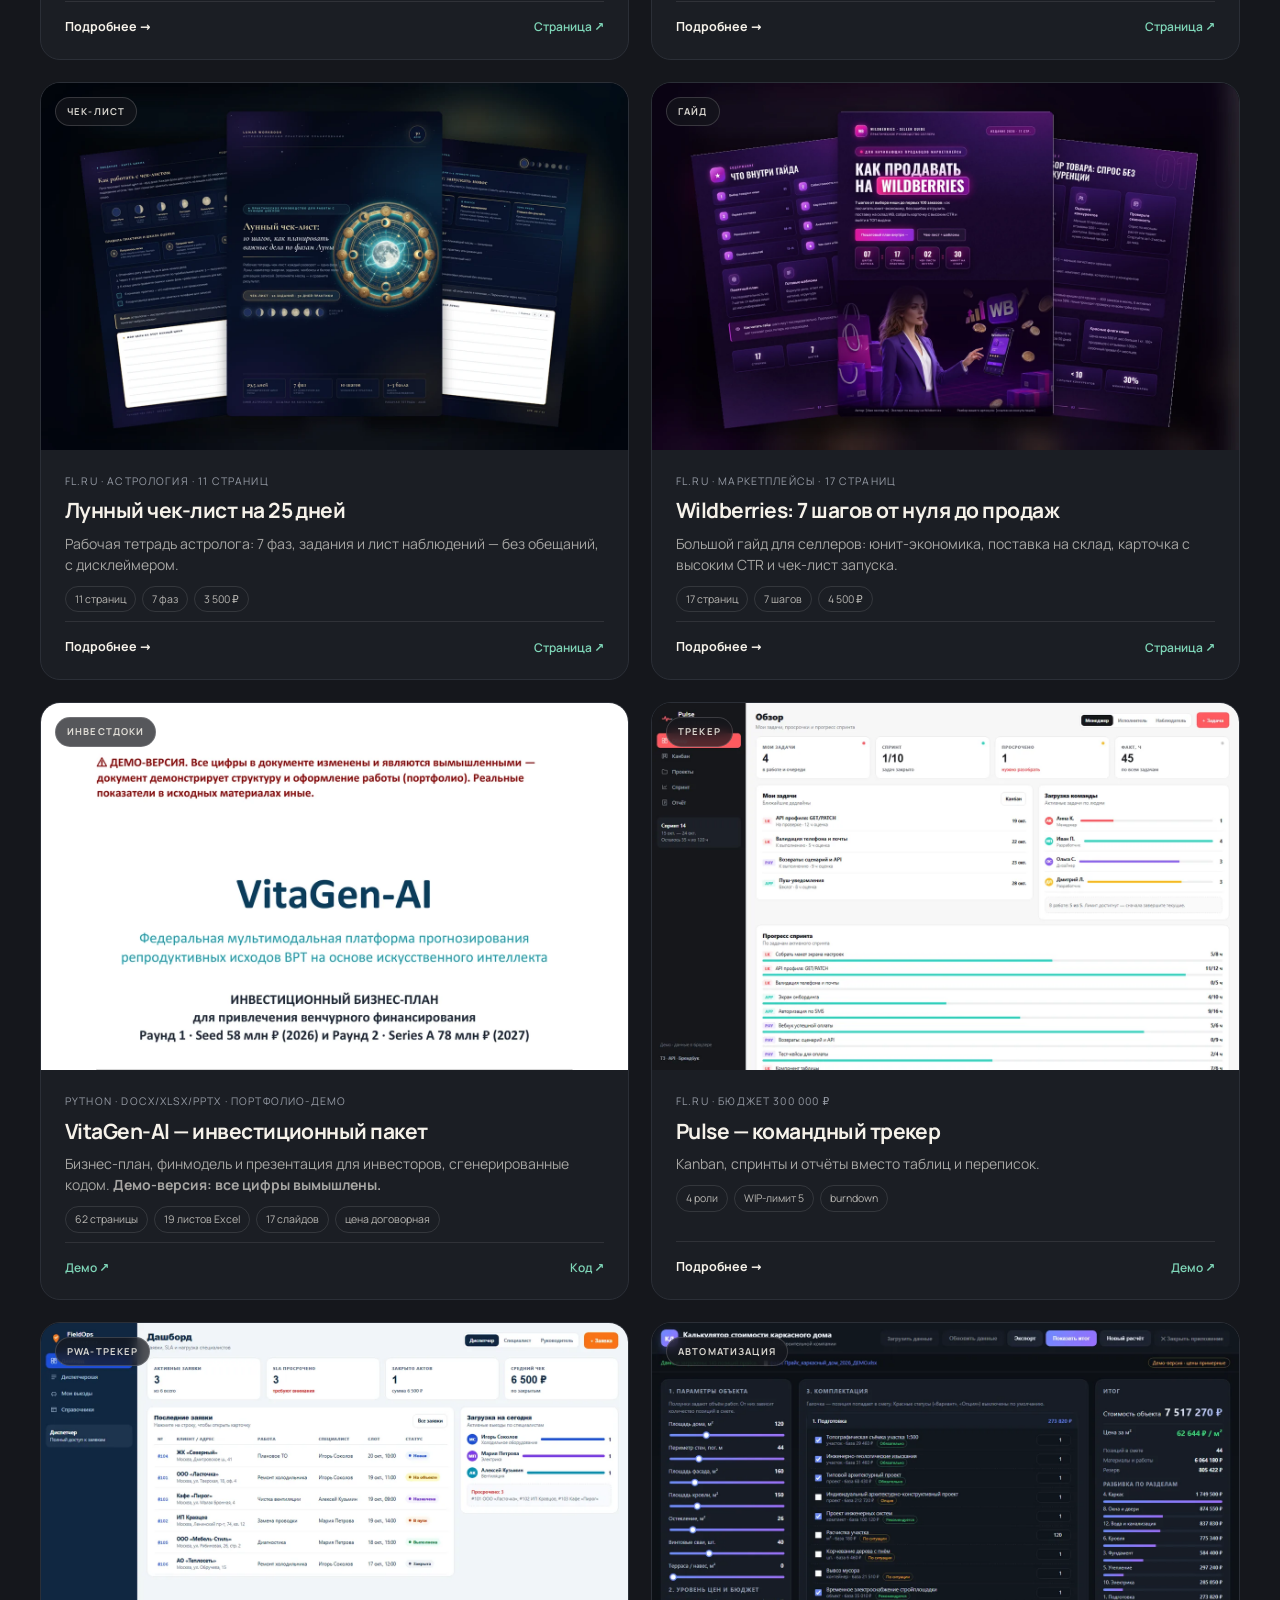
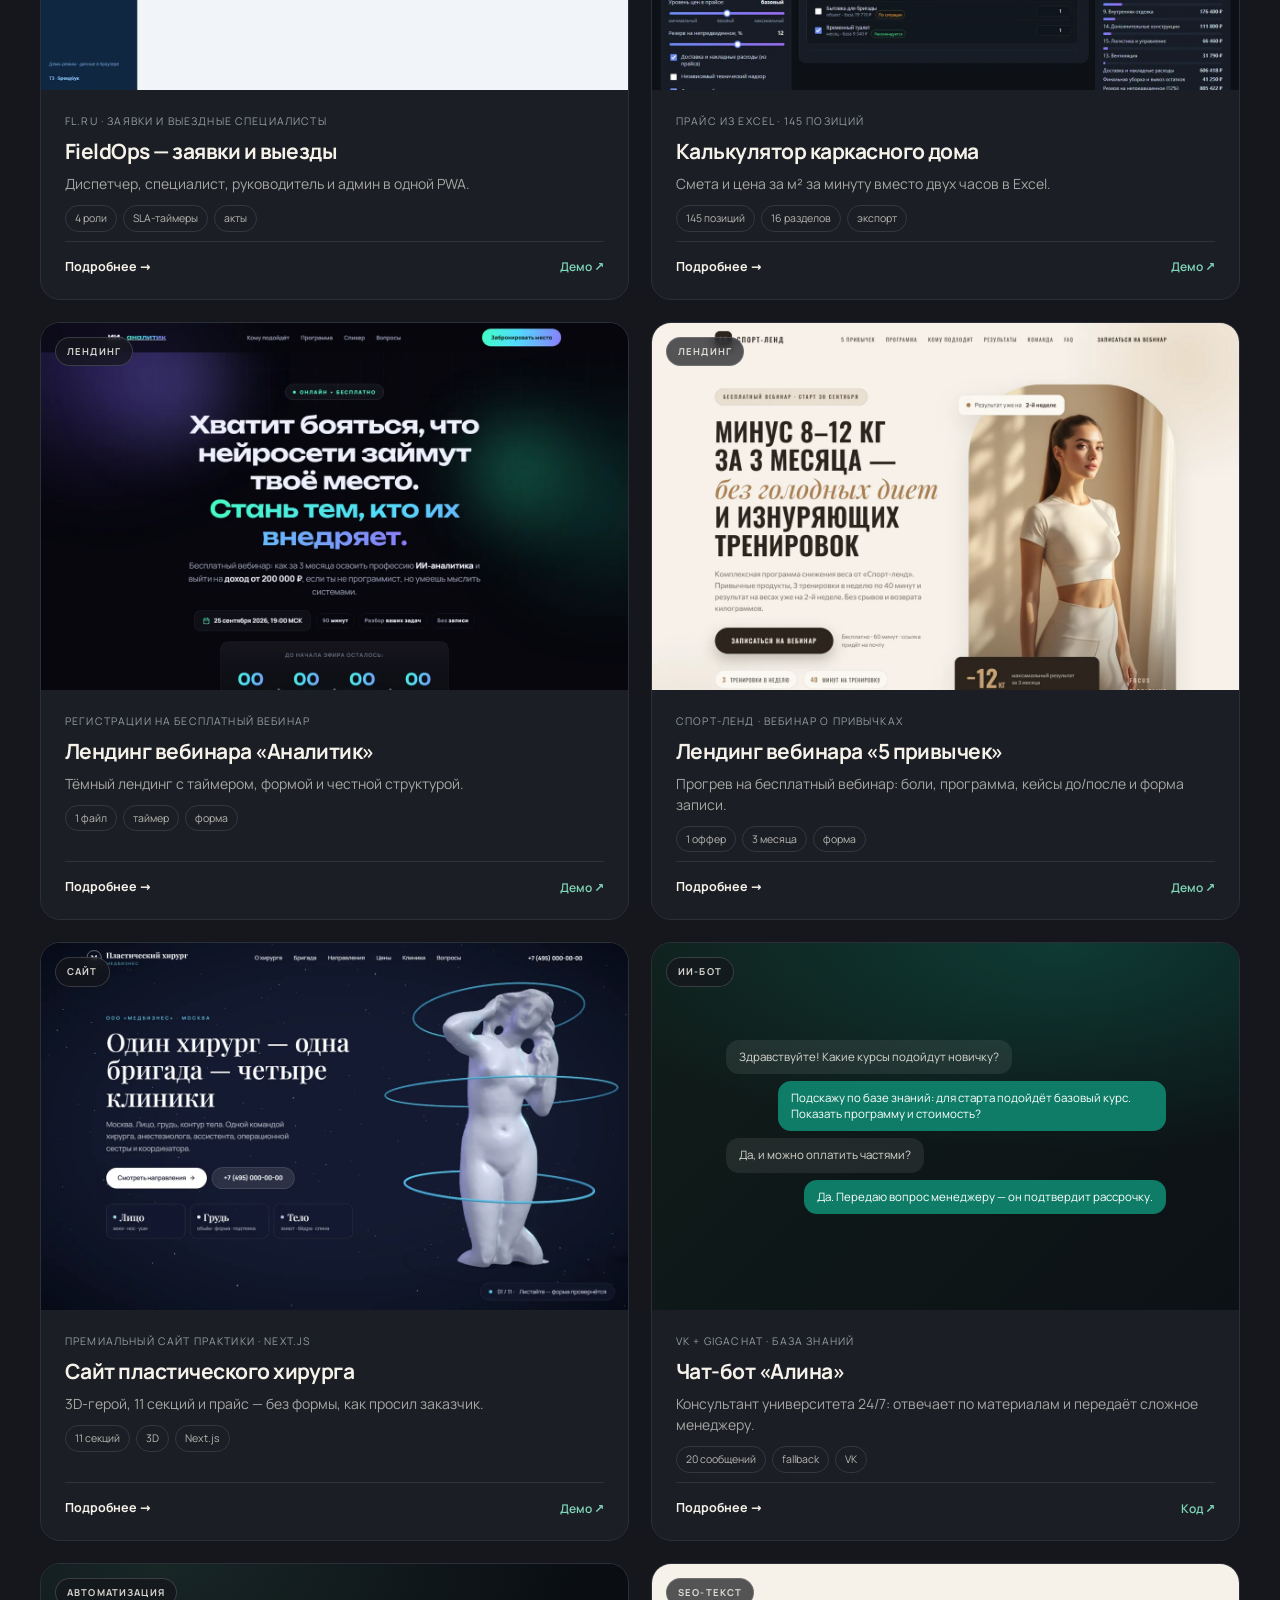
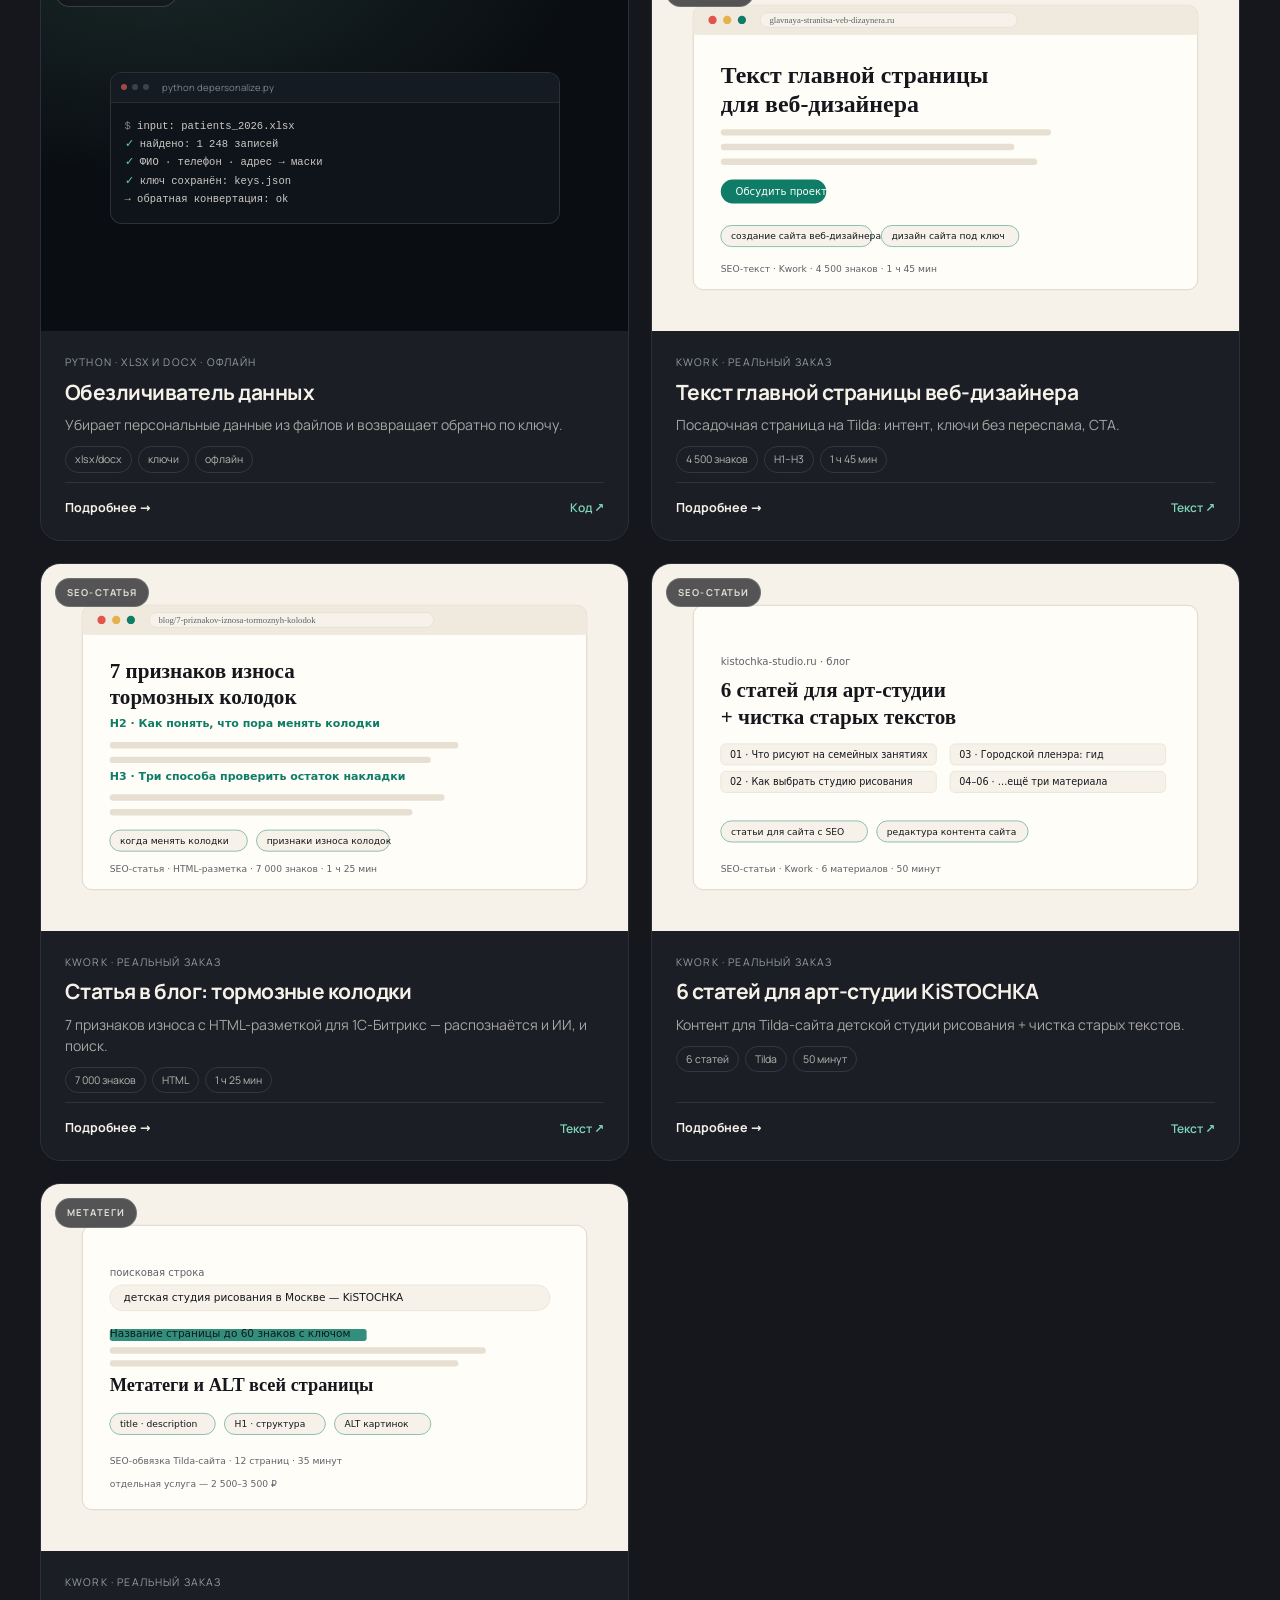
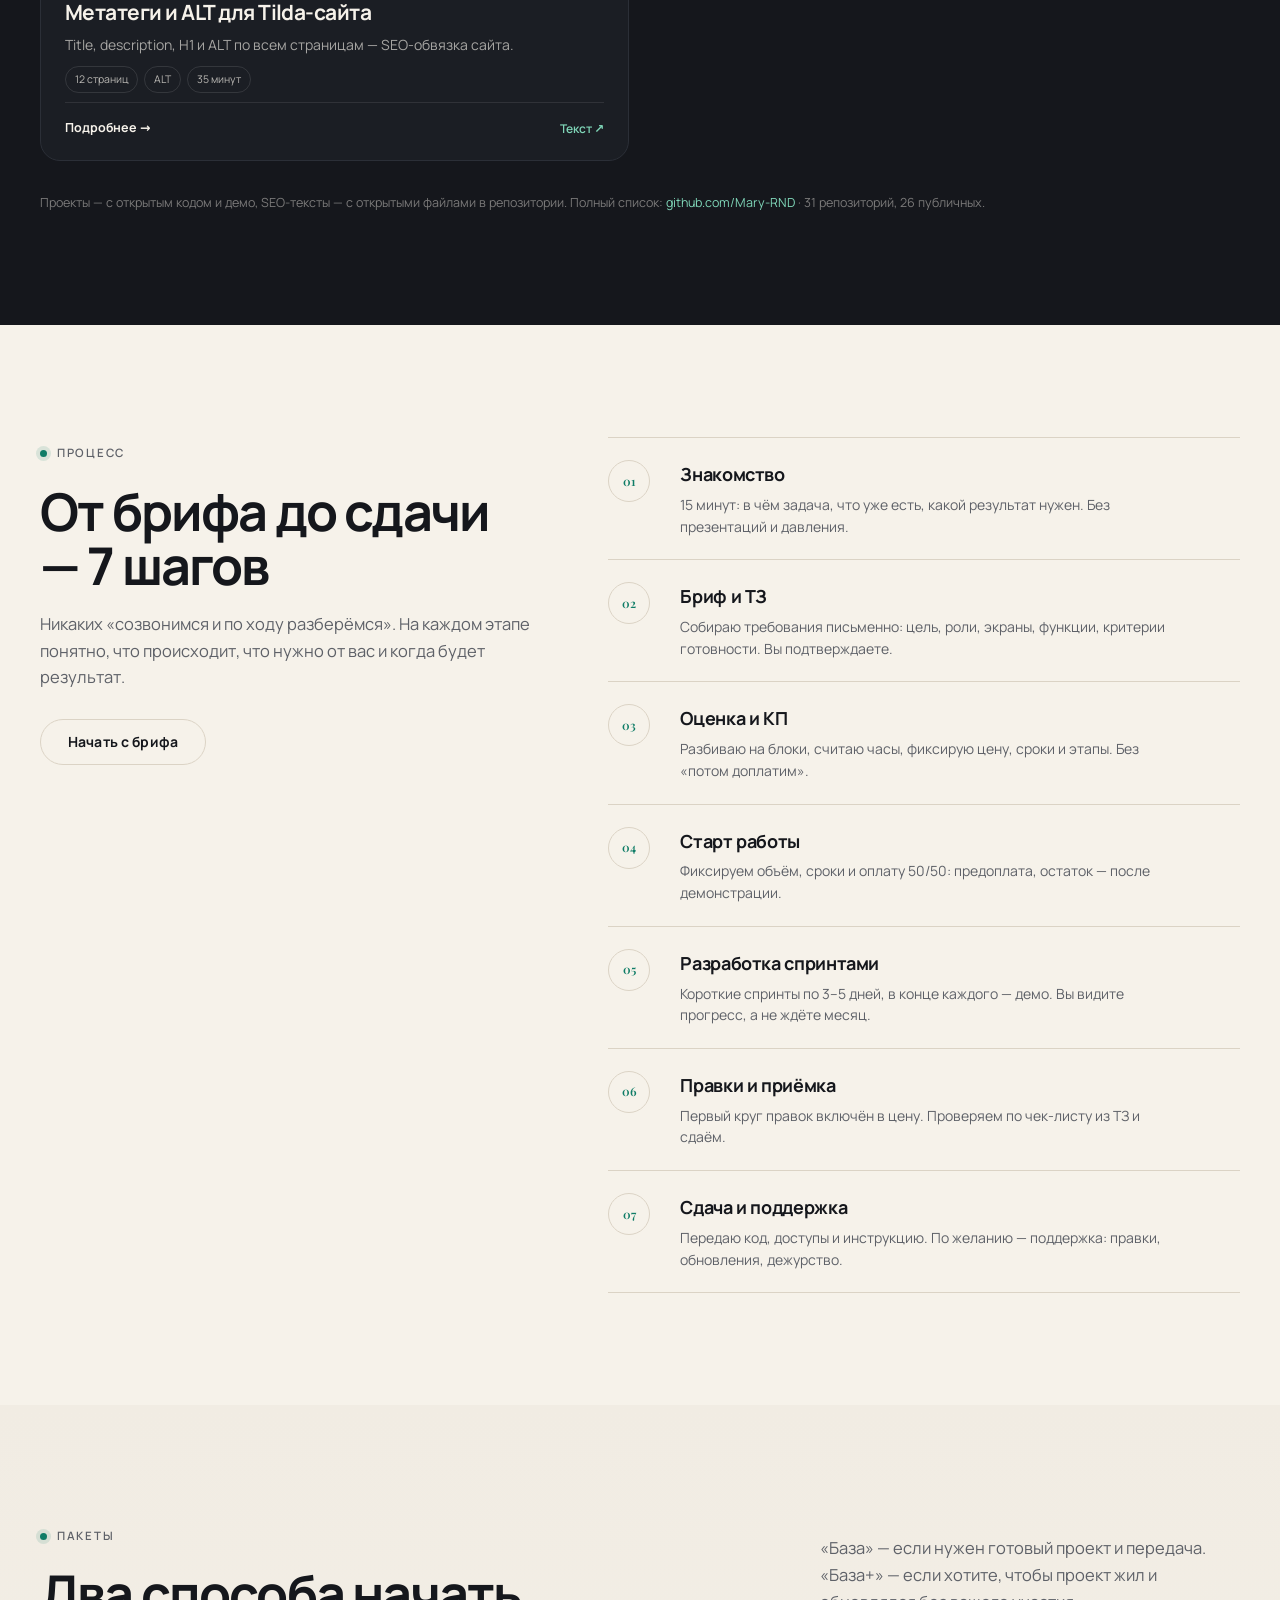
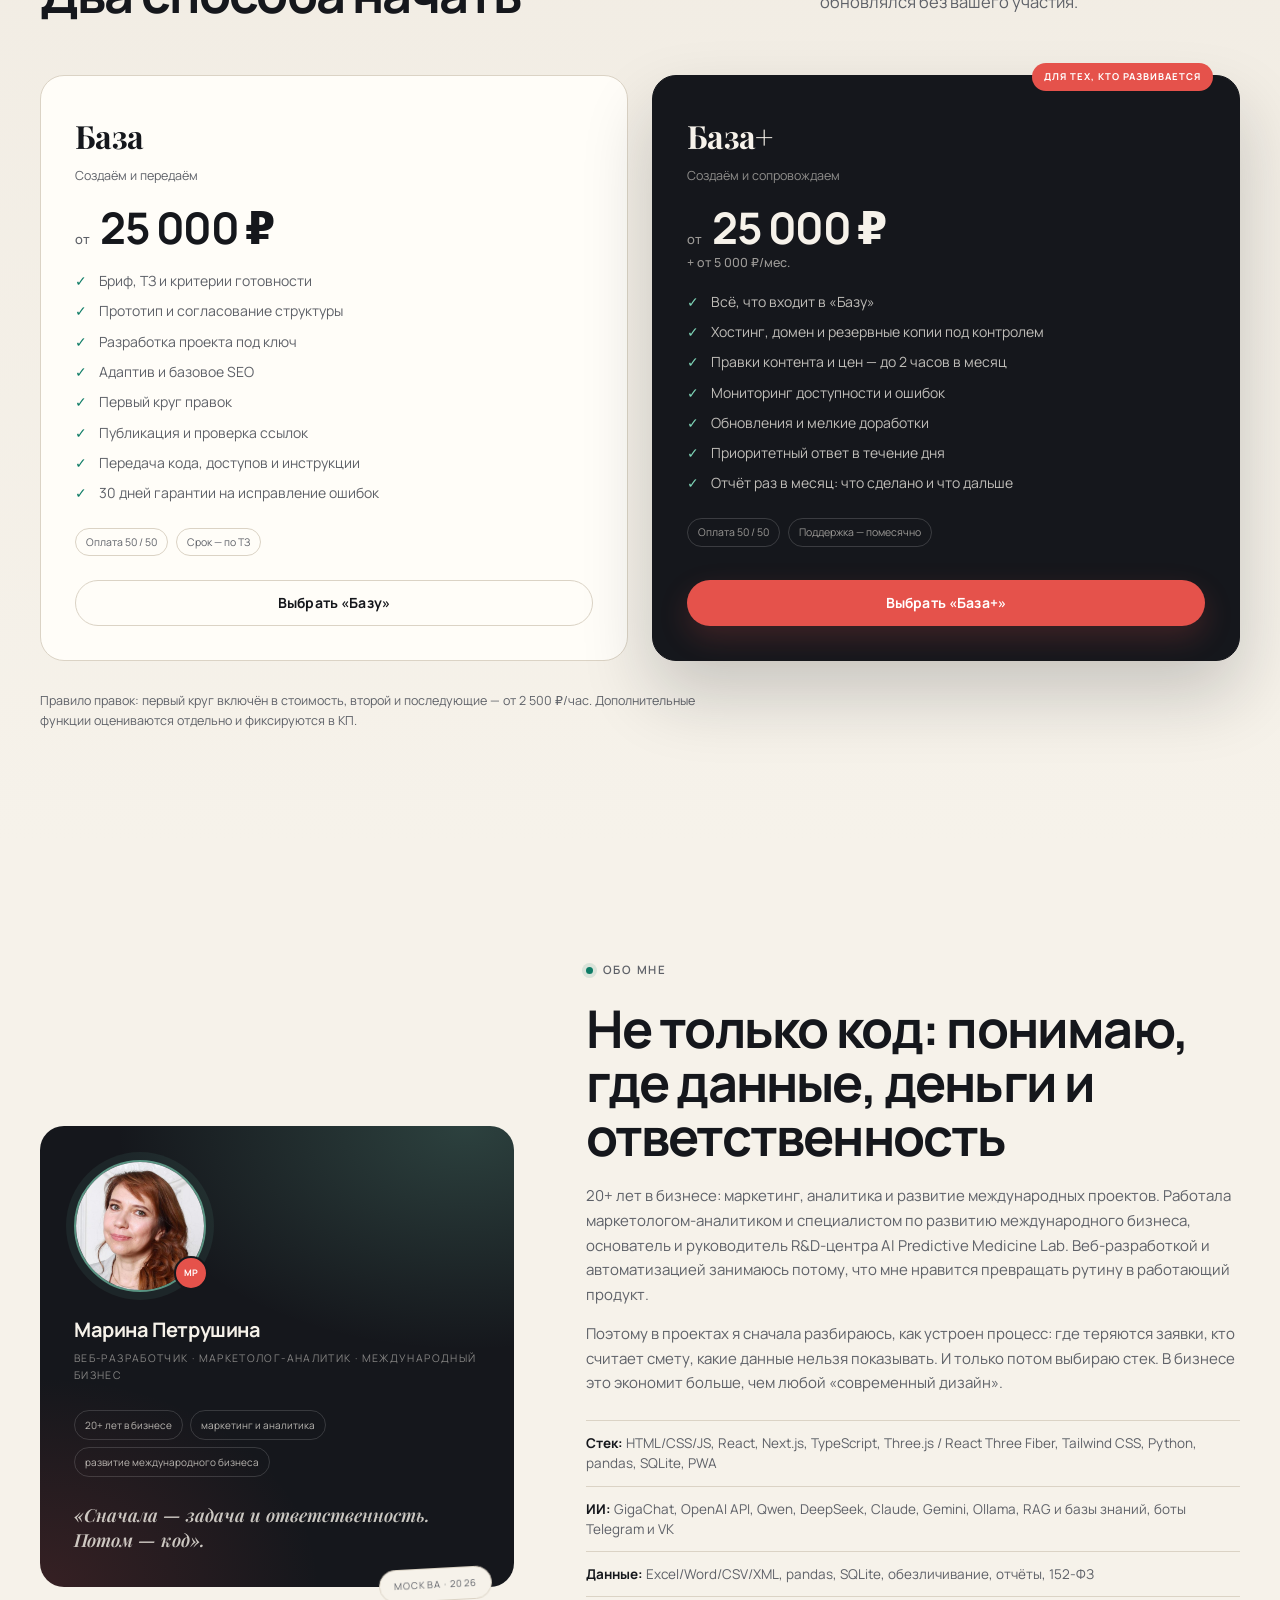
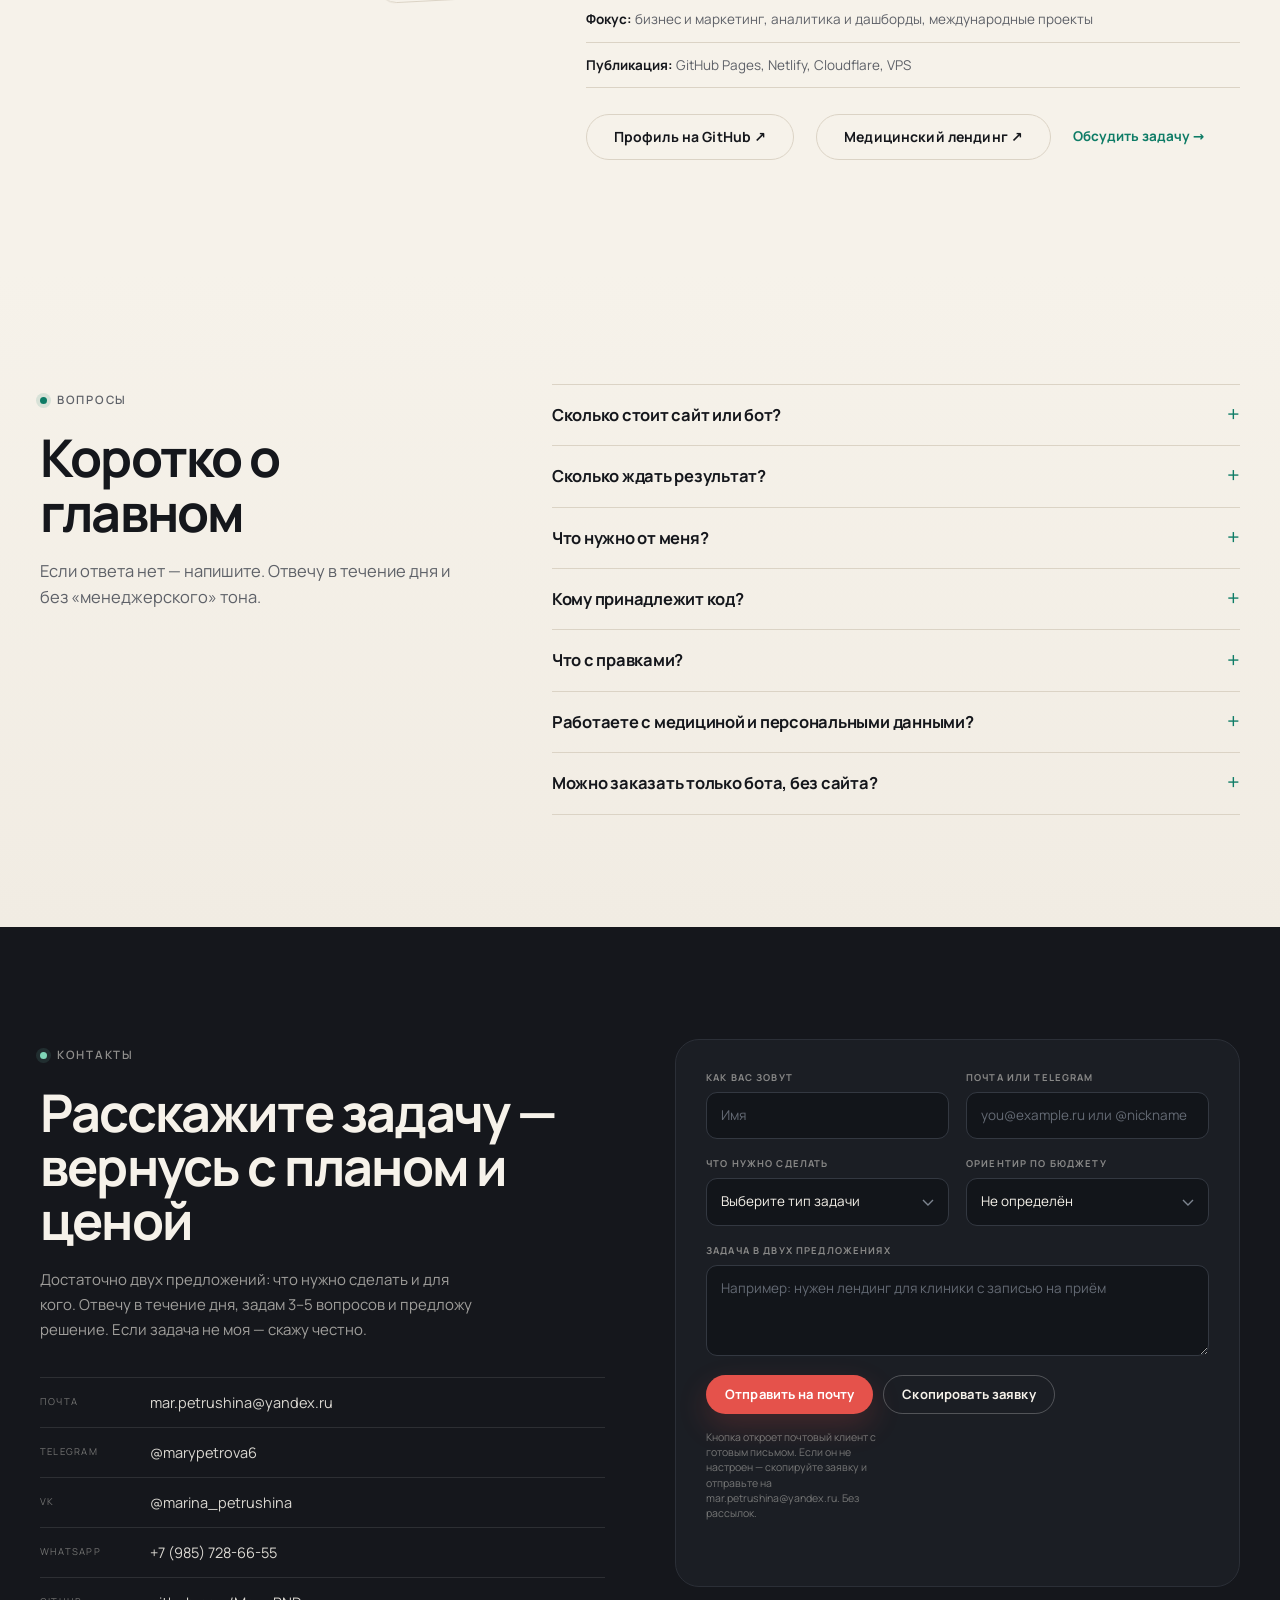
==== commit c42379eb: "Публичная версия без упоминаний закрытых проектов" ====
--- a/index.html
+++ b/index.html
@@ -293,8 +293,6 @@
           <p>Сайты практик, ИИ-боты записи, дашборды закупок, обезличивание данных и отчётность. С учётом 152-ФЗ и клинических процессов.</p>
           <ul class="focus-list">
             <li>Пластическая хирургия — 3D-сайт практики</li>
-            <li>Дашборд закупок MedTech</li>
-            <li>Аналитика рынка инфузионных насосов</li>
             <li>Обезличиватель Excel/Word</li>
           </ul>
           <a class="focus-link" href="https://mary-rnd.github.io/medtech-landing/" target="_blank" rel="noopener">Медицинский лендинг <span>↗</span></a>
@@ -306,7 +304,6 @@
           <p>Свожу данные из таблиц и выгрузок в один экран: где переплата, где узкое место и что происходит с деньгами.</p>
           <ul class="focus-list">
             <li>Дашборд закупок и сравнение цен</li>
-            <li>Рынок инфузионных насосов: 200 сделок</li>
             <li>Калькулятор смет: 145 позиций</li>
             <li>Трекер задач и отчёты план/факт</li>
           </ul>
@@ -616,40 +613,6 @@
             <div class="case-actions">
               <button class="case-more" data-open="depersonalizer">Подробнее <span>→</span></button>
               <a href="https://github.com/Mary-RND/data-depersonalizer" target="_blank" rel="noopener">Код ↗</a>
-            </div>
-          </div>
-        </article>
-
-        <article class="case-card reveal" data-cat="dash med analytics" data-case="procurement">
-          <div class="case-media">
-            <img src="assets/img/procurement.webp" alt="Дашборд закупок медицинских изделий" width="1280" height="800" loading="lazy">
-            <span class="case-tag">Дашборд</span>
-          </div>
-          <div class="case-body">
-            <p class="case-kicker">Закупки MedTech · 2025–2026</p>
-            <h3>Дашборд закупок</h3>
-            <p>Сравнение предложений и сводка по закупкам на одном экране.</p>
-            <ul class="case-facts"><li>сводка</li><li>фильтры</li><li>экономия</li></ul>
-            <div class="case-actions">
-              <button class="case-more" data-open="procurement">Подробнее <span>→</span></button>
-              <a href="https://mary-rnd.github.io/procurement-demo/" target="_blank" rel="noopener">Демо ↗</a>
-            </div>
-          </div>
-        </article>
-
-        <article class="case-card reveal" data-cat="dash med analytics" data-case="infusion">
-          <div class="case-media">
-            <img src="assets/img/infusion.webp" alt="Дашборд рынка инфузионных насосов" width="1280" height="800" loading="lazy">
-            <span class="case-tag">MedTech · аналитика</span>
-          </div>
-          <div class="case-body">
-            <p class="case-kicker">MedTech · закупки 2025–2026</p>
-            <h3>Дашборд рынка инфузионных насосов</h3>
-            <p>200 закупок, 108 больниц и ценовой коридор — на одном экране.</p>
-            <ul class="case-facts"><li>200 сделок</li><li>108 больниц</li><li>59 регионов</li></ul>
-            <div class="case-actions">
-              <button class="case-more" data-open="infusion">Подробнее <span>→</span></button>
-              <a href="https://mary-rnd.github.io/infusion-pumps-dashboard/" target="_blank" rel="noopener">Демо ↗</a>
             </div>
           </div>
         </article>
